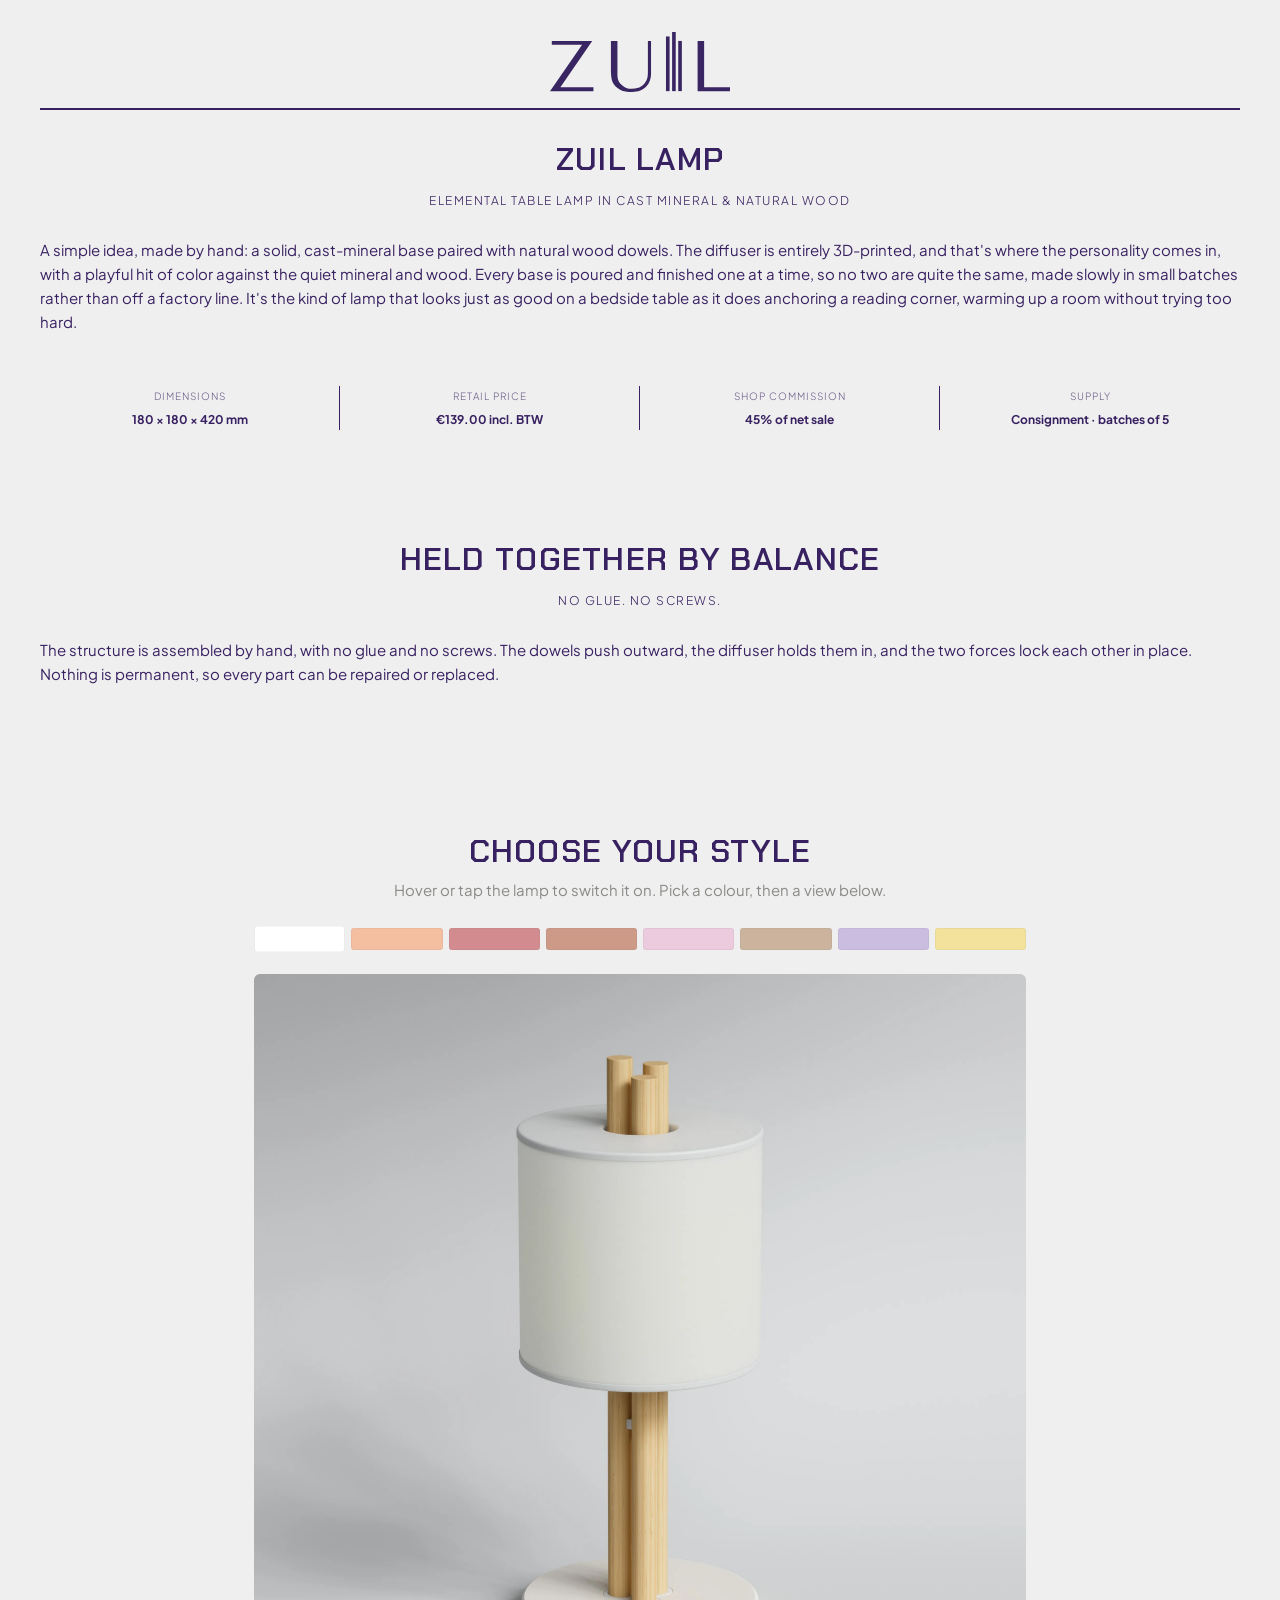
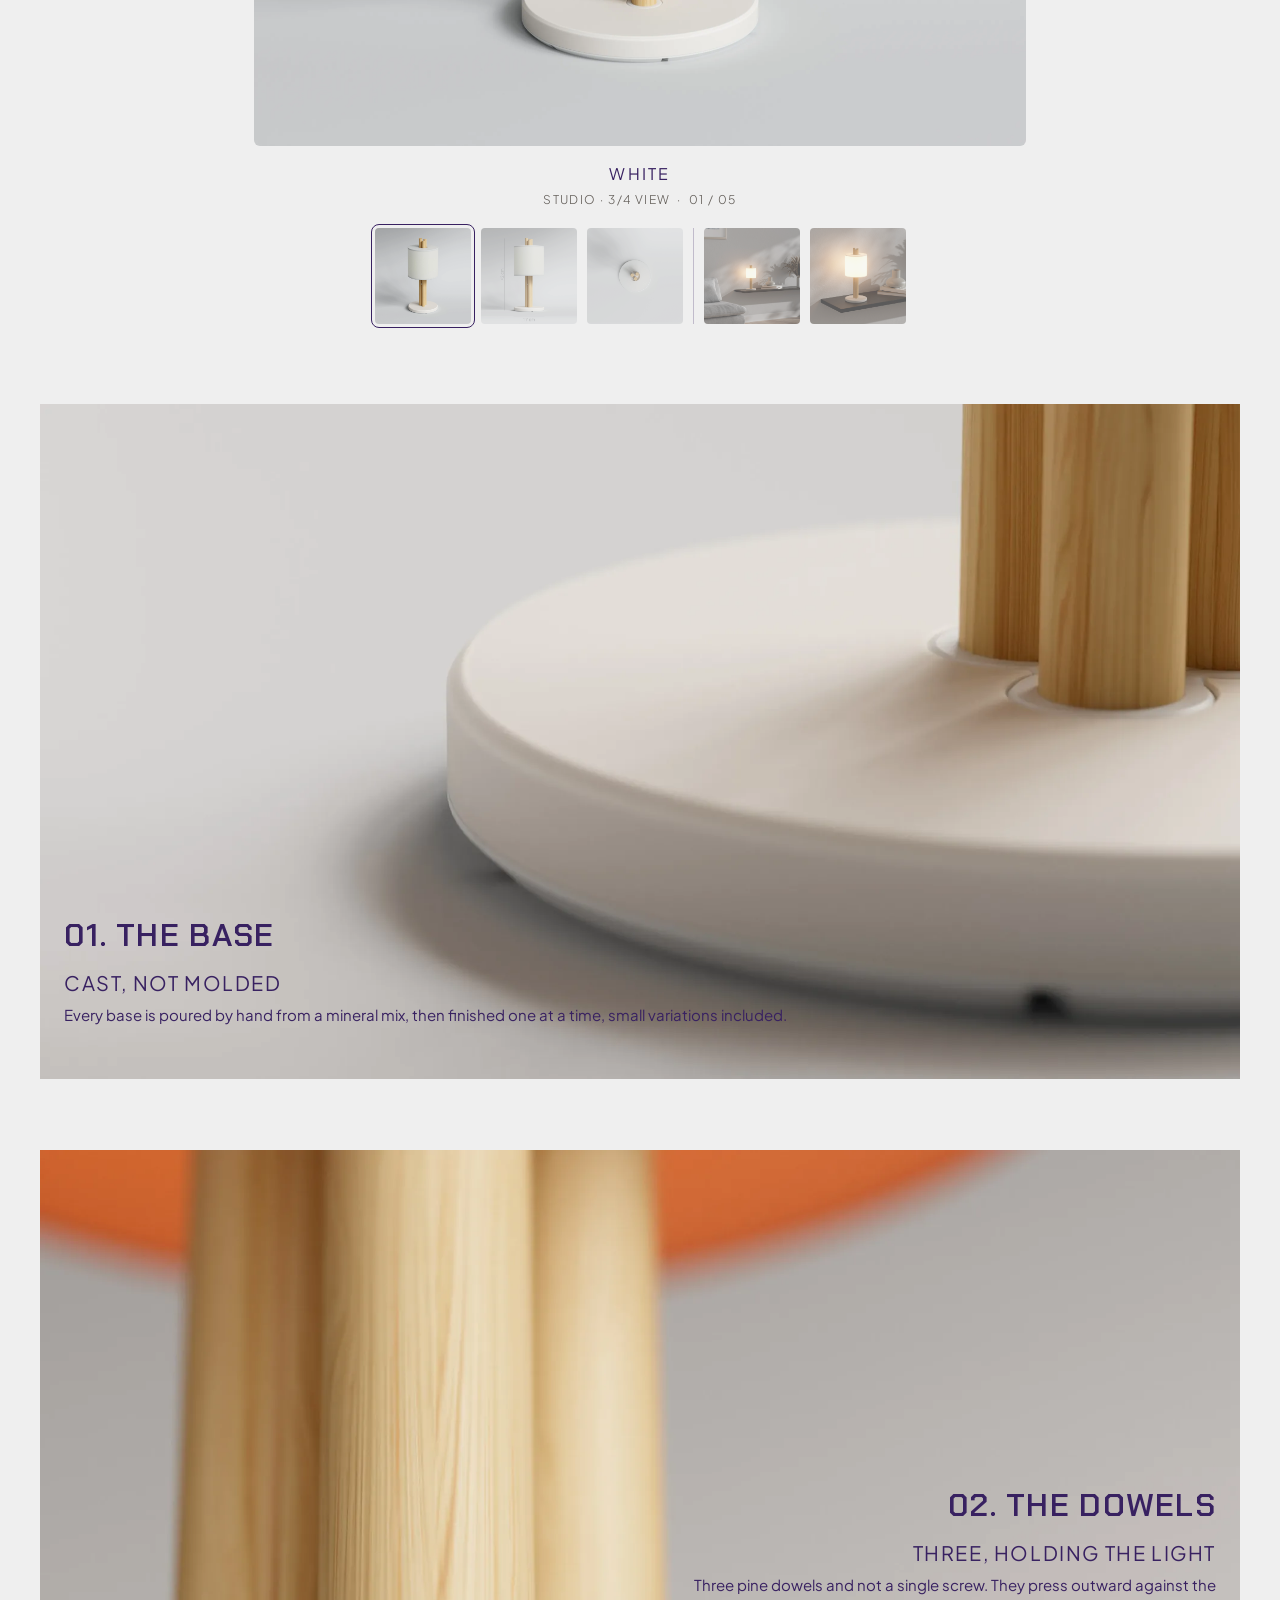
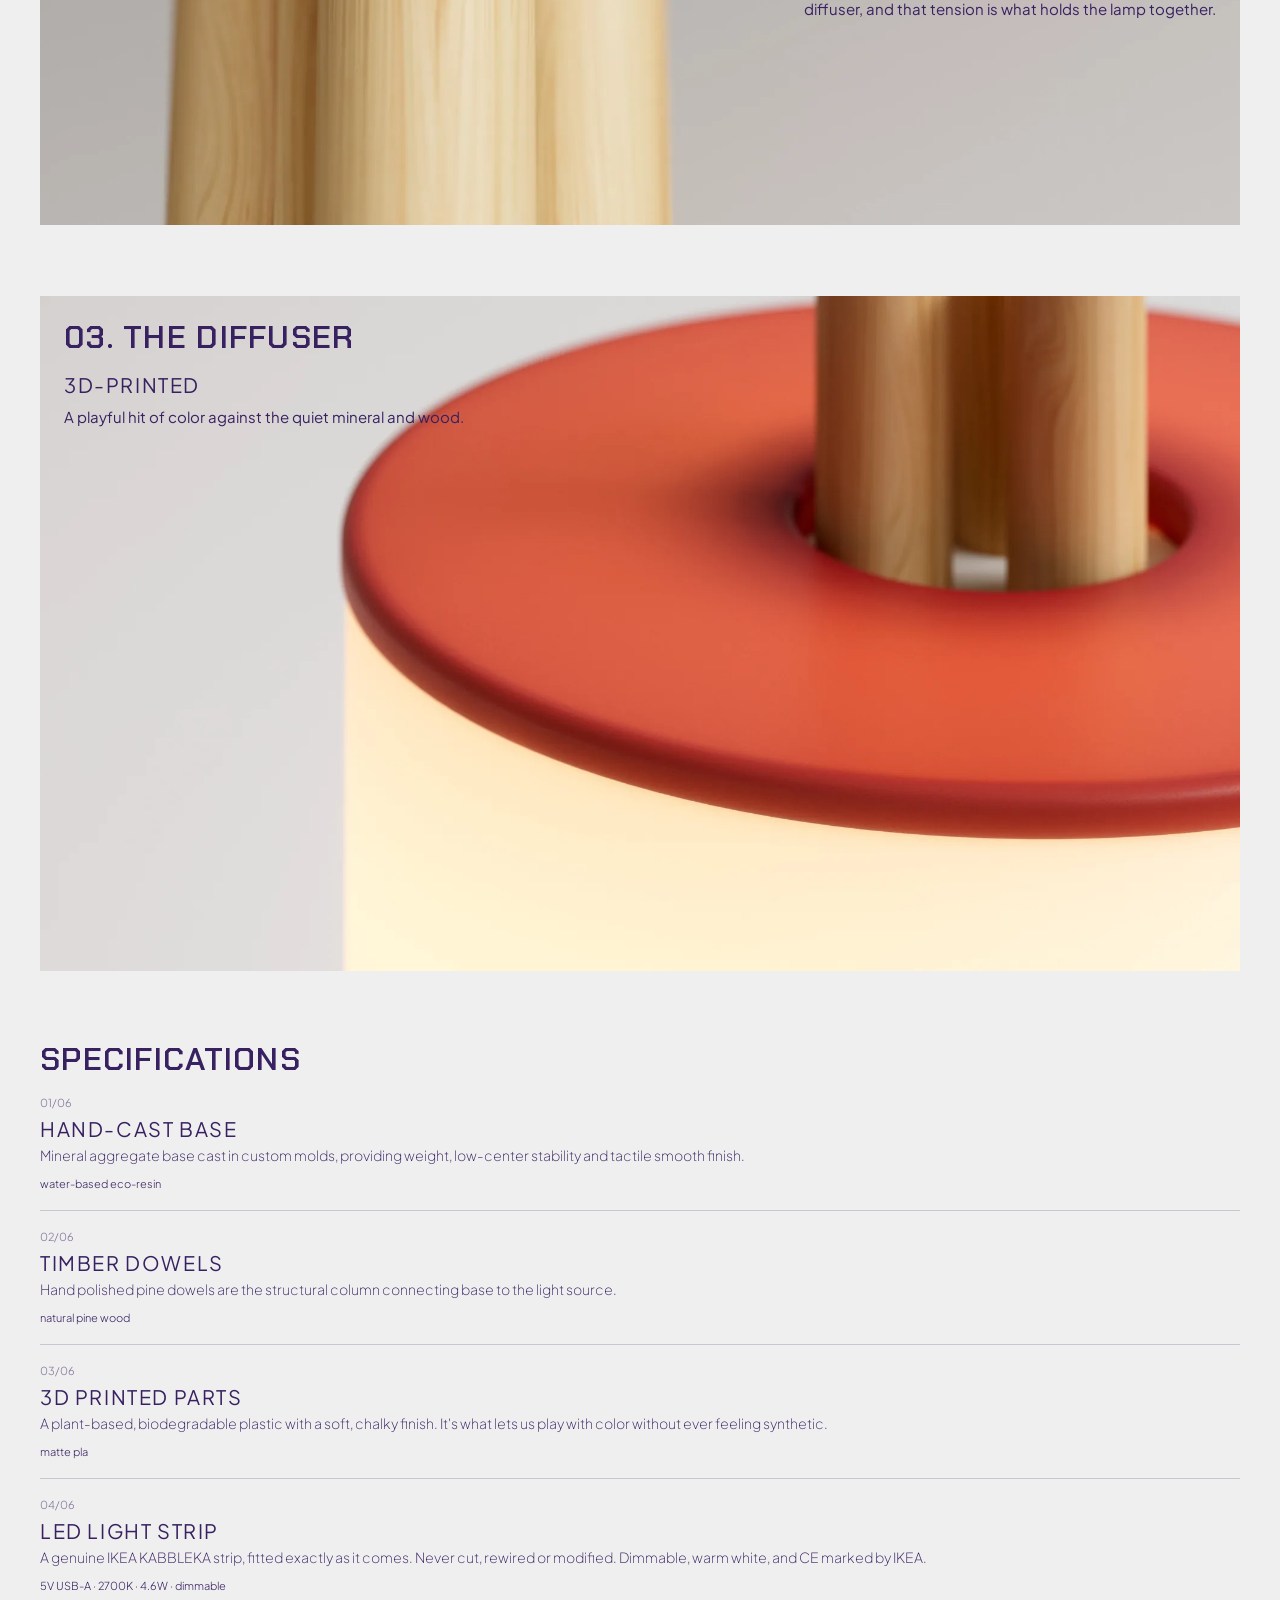
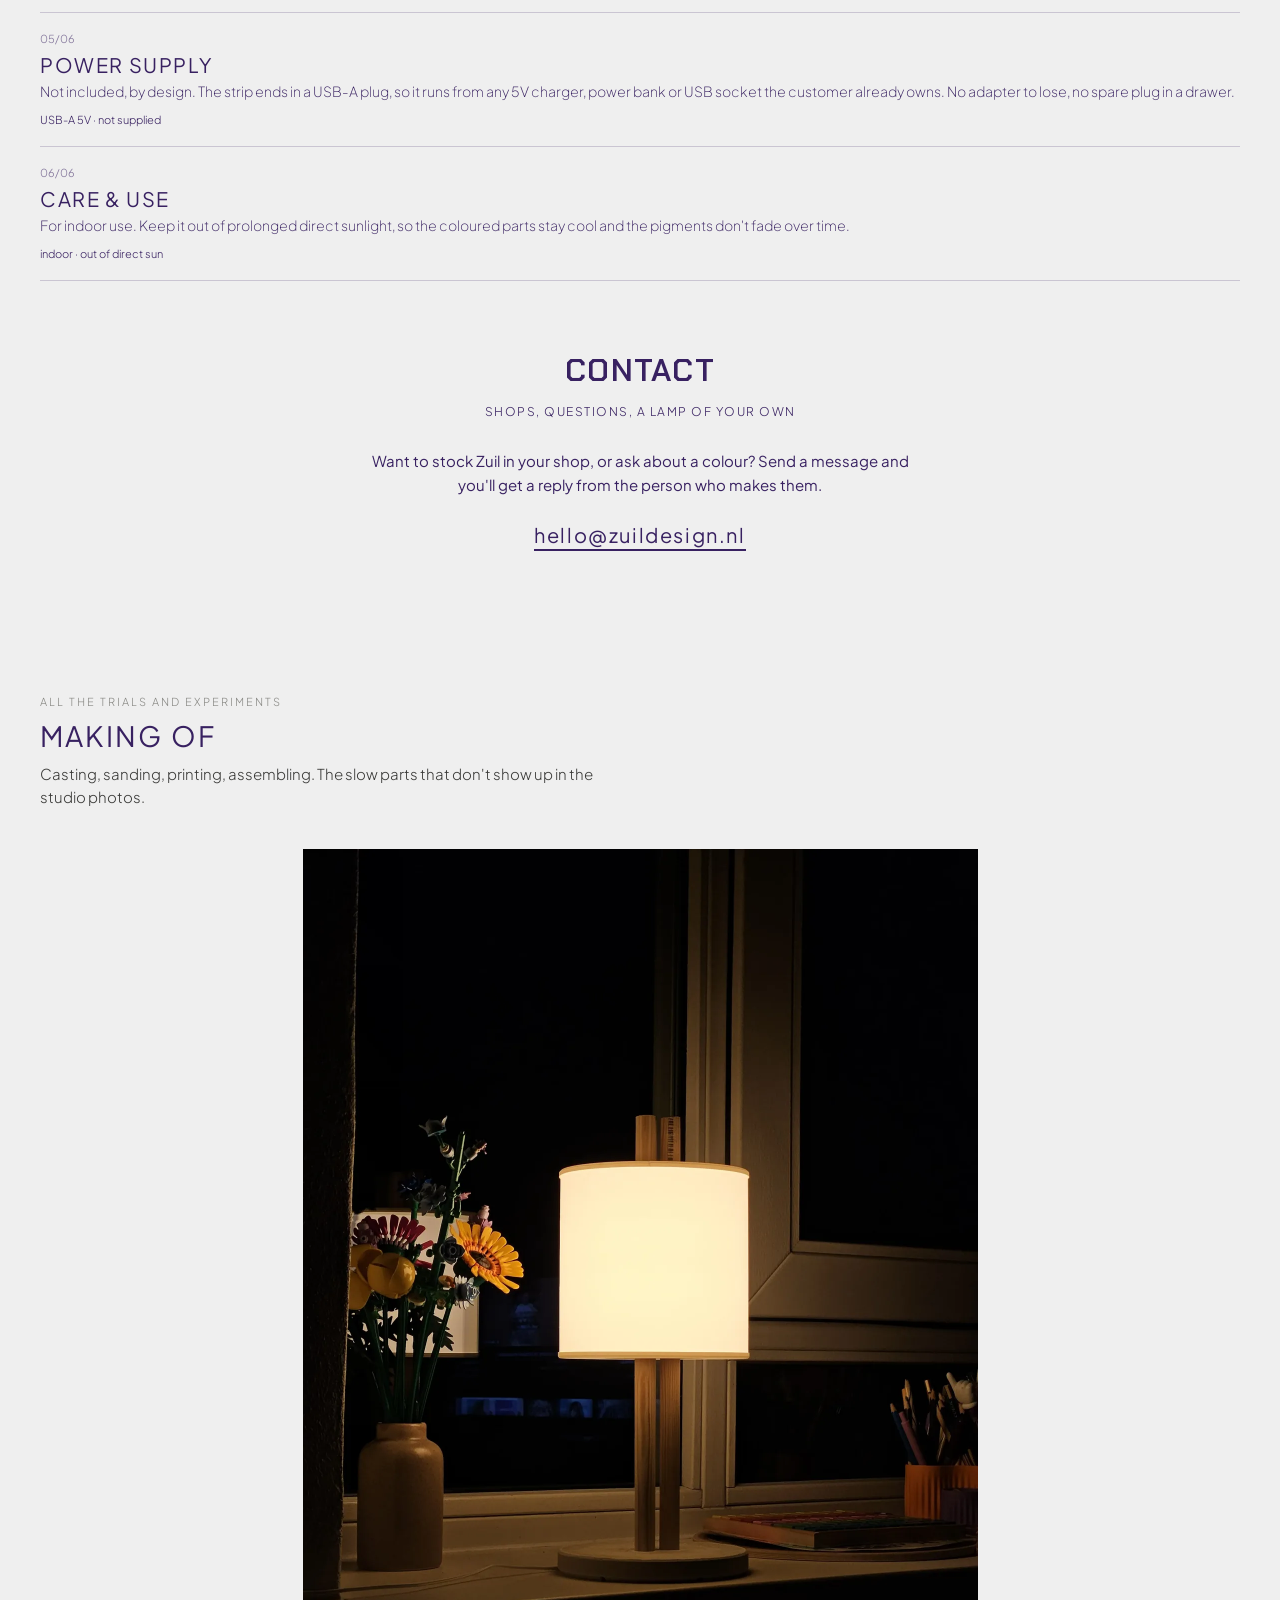
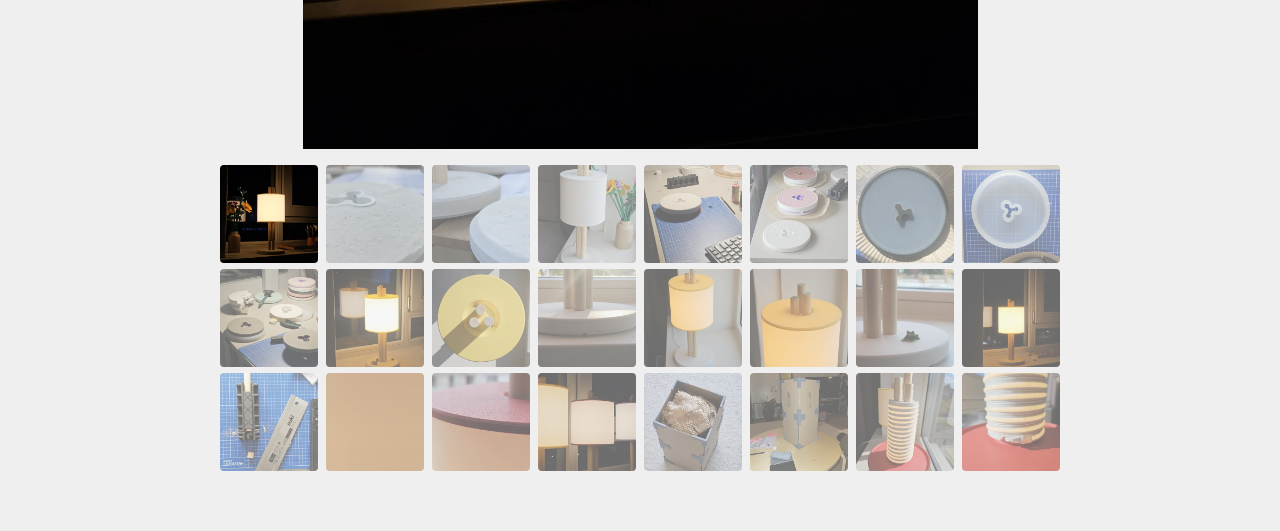
==== index.html @ edf0ef30 "Update making-of gallery: remove 8 photos, add 8 new ones Co-Authored-By: Claude Sonnet 5.5 <noreply" ====
<!doctype html>
<html lang="en">
<head>
<meta charset="utf-8">
<meta name="viewport" content="width=device-width, initial-scale=1">
<title>Zuil · Elemental table lamp</title>
<meta name="description" content="Zuil is a table lamp with a hand-cast mineral base, three pine dowels and a 3D-printed diffuser. Held together by balance, with no glue and no screws.">
<meta property="og:title" content="Zuil · Elemental table lamp">
<meta property="og:description" content="A hand-cast mineral base, three pine dowels and a 3D-printed diffuser. No glue. No screws.">
<meta property="og:image" content="assets/lamp/Room_A_Day_Orange_Close.webp">
<link rel="icon" type="image/png" href="assets/favicon.png">
<link rel="preconnect" href="https://fonts.googleapis.com">
<link rel="preconnect" href="https://fonts.gstatic.com" crossorigin>
<link rel="stylesheet" href="https://fonts.googleapis.com/css2?family=Chakra+Petch:wght@600&family=Plus+Jakarta+Sans:wght@300;400;500;700&display=swap">
<link rel="stylesheet" href="css/zuil.css?v=3">
</head>
<body>
<div class="zuil-editorial-page-1-2"><div class="zuil-editorial-container-1-2"><div class="zuil-nav-1-2"><img src="assets/zuil-logo-purple.svg" alt="" class="image"></div><div class="zuil-hero-section-1-2"><div class="zuil-hero-header-wrap is-centered"><div><h1 class="zuil-hero-title-1-2-3">Zuil Lamp</h1></div><div class="zuil-hero-sub-1-2-3 is-centered-text">Elemental Table Lamp in Cast Mineral &amp; Natural Wood</div></div><p class="zuil-hero-paragraph-1-2-3">A simple idea, made by hand: a solid, cast-mineral base paired with natural wood dowels. The diffuser is entirely 3D-printed, and that's where the personality comes in, with a playful hit of color against the quiet mineral and wood. Every base is poured and finished one at a time, so no two are quite the same, made slowly in small batches rather than off a factory line. It's the kind of lamp that looks just as good on a bedside table as it does anchoring a reading corner, warming up a room without trying too hard.</p><div class="zuil-spec-bar-1-2"><div class="zuil-spec-item-1-2"><span class="zuil-spec-label-1-2">Dimensions</span> <span class="zuil-spec-val">180 × 180 × 420 mm</span></div><div class="zuil-spec-item-1-2"><span class="zuil-spec-label-1-2">Retail Price</span> <span class="zuil-spec-val">€139.00 incl. BTW</span></div><div class="zuil-spec-item-1-2"><span class="zuil-spec-label-1-2">Shop Commission</span> <span class="zuil-spec-val">45% of net sale</span></div><div class="zuil-spec-item-1-2"><span class="zuil-spec-label-1-2">Supply</span> <span class="zuil-spec-val">Consignment · batches of 5</span></div></div></div><div class="zuil-statement-section"><div class="zuil-hero-header-wrap is-centered"><h2 class="zuil-hero-title-1-2-3">Held together by balance</h2><div class="zuil-hero-sub-1-2-3 is-centered-text">No glue. No screws.</div></div><p class="zuil-hero-paragraph-1-2-3">The structure is assembled by hand, with no glue and no screws. The dowels push outward, the diffuser holds them in, and the two forces lock each other in place. Nothing is permanent, so every part can be repaired or replaced.</p></div><div class="w-embed w-script"><div class="lamp-selector-wrap">
  <h2 class="lamp-gallery-title">Choose your style</h2>
  <p class="lamp-gallery-sub">Hover or tap the lamp to switch it on. Pick a colour, then a view below.</p>
  <div class="lamp-swatches" id="lampSwatches">
    <button class="lamp-swatch active" style="background-color:#FFFFFF" data-key="White" data-name="White" aria-label="White"></button>
    <button class="lamp-swatch" style="background-color:#F99963" data-key="Orange" data-name="Orange" aria-label="Orange"></button>
    <button class="lamp-swatch" style="background-color:#BB3D43" data-key="Red" data-name="Red" aria-label="Red"></button>
    <button class="lamp-swatch" style="background-color:#B15533" data-key="Terracotta" data-name="Terracotta" aria-label="Terracotta"></button>
    <button class="lamp-swatch" style="background-color:#E8AFCF" data-key="SakuraPink" data-name="Sakura Pink" aria-label="Sakura Pink"></button>
    <button class="lamp-swatch" style="background-color:#AE835B" data-key="Caramel" data-name="Caramel" aria-label="Caramel"></button>
    <button class="lamp-swatch" style="background-color:#AE96D4" data-key="Purple" data-name="Purple" aria-label="Purple"></button>
    <button class="lamp-swatch" style="background-color:#F7D959" data-key="Yellow" data-name="Yellow" aria-label="Yellow"></button>
  </div>
  <div class="lamp-stage" id="lampStage">
    <img id="lampOn" class="lamp-on" alt="Zuil lamp, on" src="assets/lamp/Studio_Day_White_0001.webp">
    <img id="lampOff" class="lamp-off" alt="Zuil lamp, off" src="assets/lamp/Studio_Day_White_Off_0001.webp">
    <button class="lamp-nav prev" id="lampPrev" aria-label="Previous image"><svg width="18" height="18" viewBox="0 0 24 24" fill="none" stroke="currentColor" stroke-width="1.6" stroke-linecap="round" stroke-linejoin="round"><path d="M15 5 L8 12 L15 19"></path></svg></button>
    <button class="lamp-nav next" id="lampNext" aria-label="Next image"><svg width="18" height="18" viewBox="0 0 24 24" fill="none" stroke="currentColor" stroke-width="1.6" stroke-linecap="round" stroke-linejoin="round"><path d="M9 5 L16 12 L9 19"></path></svg></button>
  </div>
  <div class="lamp-caption">
    <div class="lamp-current-label" id="lampCurrentLabel">White</div>
    <div class="lamp-meta" id="lampMeta">Studio · 3/4 view &nbsp;·&nbsp; 01 / 05</div>
  </div>
  <div class="lamp-thumbs" id="lampThumbs"><button class="lamp-thumb active" aria-label="Studio · 3/4 view"><img alt="Studio · 3/4 view" src="assets/lamp/Studio_Day_White_Off_0001.webp"></button><button class="lamp-thumb" aria-label="Studio · front view"><img alt="Studio · front view" src="assets/lamp/Studio_Day_White_Off_0002.webp"></button><button class="lamp-thumb" aria-label="Studio · top view"><img alt="Studio · top view" src="assets/lamp/Studio_Day_White_Off_0000.webp"></button><span class="lamp-thumb-div"></span><button class="lamp-thumb" aria-label="In context · wide"><img alt="In context · wide" src="assets/lamp/Room_A_Day_White_Wide.webp"></button><button class="lamp-thumb" aria-label="In context · close-up"><img alt="In context · close-up" src="assets/lamp/Room_A_Day_White_Close.webp"></button></div>
</div>
<script>
(function(){
  var BASE='assets/lamp/';
  var STUDIO={
    White:{on:['6ab2a429154db7ebec0e26a7','6ab2a428b6d1de1a8e732ac4','6ab2a42978aed69460127b30'],off:['6ab2a429fb1be3d699b630d7','6ab2a429f593c3c6f5867819','6ab2a4299b519f6182e7e0e8']},
    Orange:{on:['6ab2a428bdba746b145102f3','6ab2a427c9d966a85e97ed51','6ab2a4278d5bcc5bc2b910e3'],off:['6ab2a428de0167052b894e21','6ab2a4278453023a4d4594cf','6ab2a4288453023a4d4594ee']},
    Red:{on:['6ab2a4289b53a24c92b765f3','6ab2a427d2ca2fafb3cc7d40','6ab2a4289662142cc3fcd64a'],off:['6ab2a4283a02145729da9d22','6ab2a4286018d4edb0b9464e','6ab2a42878865722bbadb5a8']},
    Terracotta:{on:['6ab2a4298453023a4d4595d9','6ab2a428de0167052b894e53','6ab2a4286272af36bc19df95'],off:['6ab2a429bbd5893f86e07d5f','6ab2a429a9970a20d514f277','6ab2a429cc2537da43a36c1b']},
    SakuraPink:{on:['6ab2a42830c8d49f3593c6e8','6ab2a42eab341a346cf2171b','6ab2a4282bf3e569178d8eed'],off:['6ab2a42ac7b8aa1488ffd7b5','6ab2a42eab341a346cf21720','6ab2a42978aed69460127b2c']},
    Caramel:{on:['6ab2a428d2ca2fafb3cc7d5d','6ab2a42730c8d49f3593c69e','6ab2a4279b5ecd166f8a1748'],off:['6ab2a42cab341a346cf21483','6ab2a42878865722bbadb4e1','6ab2a4282bf3e569178d8e8d']},
    Purple:{on:['6ab2a4283192b8fd20e7921a','6ab2a428cc2537da43a36b72','6ab2a4272bf3e569178d8df8'],off:['6ab2a428fa74ab79fea4bef2','6ab2a4284723beac263c66c0','6ab2a4287dad6a3b57416874']},
    Yellow:{on:['6ab2a4299b53a24c92b76684','6ab2a4295c11eefedb215e04','6ab2a429bbd5893f86e07d3d'],off:['6ab2a42954468daa257ded4d','6ab2a429701854046b368d05','6ab2a428aa4fb305643ee4fc']}
  };
  var ROOM={
    White:['6ab2b0268453023a4d4d4335','6ab2b026074d3ad4723a456c'],
    Orange:['6ab2b027d887eb261cb36c69','6ab2b0262bf3e569179545a4'],
    Red:['6ab2b026fa74ab79feac9c67','6ab2b026bdba746b14584f35'],
    Terracotta:['6ab2b026b6d1de1a8e7b17a4','6ab2b02690884bdf507a9665'],
    SakuraPink:['6ab2b0264122be6a8ad47829','6ab2b02630c8d49f359b56af'],
    Caramel:['6ab2b026a9970a20d51cb1fa','6ab2b026d4e1a2fdfd6e109a'],
    Purple:['6ab2b0266018d4edb0c10815','6ab2b026fb1be3d699bde395'],
    Yellow:['6ab2b0269b5ecd166f91d6cb','6ab2b0269b53a24c92bf2038']
  };
  var ANGLE=[1,2,0];
  var LABELS=['Studio · 3/4 view','Studio · front view','Studio · top view','In context · wide','In context · close-up'];
  var ROOMKIND=['Wide','Close'];
  function studioUrl(color,state,slide){
    var a=ANGLE[slide];
    return BASE+'Studio_Day_'+color+(state==='off'?'_Off':'')+'_000'+a+'.webp';
  }
  function roomUrl(color,slide){
    var k=slide-3;
    return BASE+'Room_A_Day_'+color+'_'+ROOMKIND[k]+'.webp';
  }
  function srcFor(color,slide,state){
    return slide<3 ? studioUrl(color,state,slide) : roomUrl(color,slide);
  }
  var stage=document.getElementById('lampStage');
  var on=document.getElementById('lampOn');
  var off=document.getElementById('lampOff');
  var label=document.getElementById('lampCurrentLabel');
  var meta=document.getElementById('lampMeta');
  var thumbsWrap=document.getElementById('lampThumbs');
  var swatches=document.querySelectorAll('#lampSwatches .lamp-swatch');
  var cur={color:'White',name:'White',slide:0};
  var thumbEls=[];

  function buildThumbs(){
    thumbsWrap.innerHTML='';
    thumbEls=[];
    for(var i=0;i<5;i++){
      if(i===3){var d=document.createElement('span');d.className='lamp-thumb-div';thumbsWrap.appendChild(d);}
      var b=document.createElement('button');
      b.className='lamp-thumb';
      b.setAttribute('aria-label',LABELS[i]);
      var im=document.createElement('img');
      im.alt=LABELS[i];
      b.appendChild(im);
      (function(idx){b.addEventListener('click',function(){cur.slide=idx;render();});})(i);
      thumbsWrap.appendChild(b);
      thumbEls.push(b);
    }
  }
  function state(){ return stage.classList.contains('is-on')?'on':'off'; }
  function render(){
    var isCtx=cur.slide>2;
    stage.classList.toggle('is-ctx',isCtx);
    if(isCtx){
      var u=roomUrl(cur.color,cur.slide);
      on.src=u; off.src=u;
    } else {
      on.src=studioUrl(cur.color,'on',cur.slide);
      off.src=studioUrl(cur.color,'off',cur.slide);
    }
    label.textContent=cur.name;
    meta.textContent=LABELS[cur.slide]+'  ·  0'+(cur.slide+1)+' / 05';
    var st=state();
    thumbEls.forEach(function(b,i){
      b.classList.toggle('active',i===cur.slide);
      var im=b.querySelector('img');
      var want=srcFor(cur.color,i,st);
      if(im.getAttribute('src')!==want) im.setAttribute('src',want);
    });
  }
  function preload(color){
    ['on','off'].forEach(function(s){for(var i=0;i<3;i++){var im=new Image();im.src=studioUrl(color,s,i);}});
    for(var k=3;k<5;k++){var im2=new Image();im2.src=roomUrl(color,k);}
  }
  stage.addEventListener('click',function(e){
    if(e.target.closest('.lamp-nav')) return;
    if(cur.slide>2) return;
    stage.classList.toggle('is-on');
    render();
  });
  document.getElementById('lampPrev').addEventListener('click',function(e){e.stopPropagation();cur.slide=(cur.slide+4)%5;render();});
  document.getElementById('lampNext').addEventListener('click',function(e){e.stopPropagation();cur.slide=(cur.slide+1)%5;render();});
  swatches.forEach(function(btn){
    btn.addEventListener('click',function(){
      swatches.forEach(function(s){s.classList.remove('active');});
      btn.classList.add('active');
      cur.color=btn.getAttribute('data-key');
      cur.name=btn.getAttribute('data-name');
      render();
      preload(cur.color);
    });
  });

  buildThumbs();
  render();
  preload(cur.color);
})();
</script></div><div class="zuil-story-section"><div class="zuil-story-panel"><img src="assets/story/01-the_base.webp" alt="" class="zuil-story-media"><div class="zuil-story-text"><div class="zuil-hero-title-1-2-3">01. The Base</div><h3 class="zuil-row-title-1-2">Cast, not molded</h3><p class="zuil-hero-paragraph-1-2-3">Every base is poured by hand from a mineral mix, then finished one at a time, small variations included.</p></div></div><div class="zuil-story-panel zuil-story-panel-right"><img src="assets/story/02-the_dowels.webp" alt="" class="zuil-story-media"><div class="zuil-story-text zuil-story-text-right"><div class="zuil-hero-title-1-2-3 is-right mobile-left">02. The Dowels</div><h3 class="zuil-row-title-1-2">Three, holding the light</h3><p class="zuil-hero-paragraph-1-2-3 is-half-right">Three pine dowels and not a single screw. They press outward against the diffuser, and that tension is what holds the lamp together.</p></div></div><div class="zuil-story-panel"><img src="assets/story/03-the_diffuser.webp" alt="" class="zuil-story-media"><div class="zuil-story-text zuil-story-text-top"><div class="zuil-hero-title-1-2-3">03. The Diffuser</div><h3 class="zuil-row-title-1-2">3D-printed</h3><p class="zuil-hero-paragraph-1-2-3">A playful hit of color against the quiet mineral and wood.</p></div></div></div><div class="zuil-hero-title-1-2-3">Specifications</div><div class="zuil-details-list-1-2"><div class="zuil-detail-row-1-2"><div class="zuil-row-num-1-2">01/06</div><div class="zuil-row-title-1-2">Hand-Cast Base</div><div class="zuil-row-desc-1-2">Mineral aggregate base cast in custom molds, providing weight, low-center stability and tactile smooth finish.</div><div class="zuil-row-spec-1-2">water-based eco-resin</div></div><div class="zuil-detail-row-1-2"><div class="zuil-row-num-1-2">02/06</div><div class="zuil-row-title-1-2">Timber Dowels</div><div class="zuil-row-desc-1-2">Hand polished pine dowels are the structural column connecting base to the light source.</div><div class="zuil-row-spec-1-2">natural pine wood</div></div><div class="zuil-detail-row-1-2"><div class="zuil-row-num-1-2">03/06</div><div class="zuil-row-title-1-2">3D Printed parts</div><div class="zuil-row-desc-1-2">A plant-based, biodegradable plastic with a soft, chalky finish. It's what lets us play with color without ever feeling synthetic.</div><div class="zuil-row-spec-1-2">matte pla</div></div><div class="zuil-detail-row-1-2"><div class="zuil-row-num-1-2">04/06</div><div class="zuil-row-title-1-2">LED light strip</div><div class="zuil-row-desc-1-2">A genuine IKEA KABBLEKA strip, fitted exactly as it comes. Never cut, rewired or modified. Dimmable, warm white, and CE marked by IKEA.</div><div class="zuil-row-spec-1-2">5V USB-A · 2700K · 4.6W · dimmable</div></div><div class="zuil-detail-row-1-2"><div class="zuil-row-num-1-2"><div>05/06</div></div><div class="zuil-row-title-1-2"><div>Power supply</div></div><div class="zuil-row-desc-1-2"><div>Not included, by design. The strip ends in a USB-A plug, so it runs from any 5V charger, power bank or USB socket the customer already owns. No adapter to lose, no spare plug in a drawer.</div></div><div class="zuil-row-spec-1-2"><div>USB-A 5V · not supplied</div></div></div><div class="zuil-detail-row-1-2"><div class="zuil-row-num-1-2">06/06</div><div class="zuil-row-title-1-2">Care &amp; use</div><div class="zuil-row-desc-1-2">For indoor use. Keep it out of prolonged direct sunlight, so the coloured parts stay cool and the pigments don't fade over time.</div><div class="zuil-row-spec-1-2">indoor · out of direct sun</div></div></div><div class="zuil-contact-section" id="contact"><div class="zuil-hero-header-wrap is-centered"><h2 class="zuil-hero-title-1-2-3">Contact</h2><div class="zuil-hero-sub-1-2-3 is-centered-text">Shops, questions, a lamp of your own</div></div><p class="zuil-hero-paragraph-1-2-3 zuil-contact-text">Want to stock Zuil in your shop, or ask about a colour? Send a message and you'll get a reply from the person who makes them.</p><a class="zuil-contact-link" href="mailto:hello@zuildesign.nl">hello@zuildesign.nl</a></div><div class="zuil-making-section"><div class="zuil-making-head"><div class="zuil-making-kicker">ALL THE TRIALS AND EXPERIMENTS</div><h2 class="zuil-making-title">Making of</h2><p class="zuil-making-desc">Casting, sanding, printing, assembling. The slow parts that don't show up in the studio photos.</p></div><div class="zuil-making-stage"><img src="assets/making/20260826_213608.webp" alt="Zuil lamp, making of" class="zuil-making-stage-img"></div><div class="zuil-making-grid"><div class="zuil-making-item"><img src="assets/making/thumb/20260826_213608.webp" data-full="assets/making/20260826_213608.webp" loading="lazy" alt="Zuil lamp, making of" class="zuil-making-img"></div><div class="zuil-making-item"><img src="assets/making/thumb/20260826_181526.webp" data-full="assets/making/20260826_181526.webp" loading="lazy" alt="Zuil lamp, making of" class="zuil-making-img"></div><div class="zuil-making-item"><img src="assets/making/thumb/20260826_181658.webp" data-full="assets/making/20260826_181658.webp" loading="lazy" alt="Zuil lamp, making of" class="zuil-making-img"></div><div class="zuil-making-item"><img src="assets/making/thumb/20260827_082022.webp" data-full="assets/making/20260827_082022.webp" loading="lazy" alt="Zuil lamp, making of" class="zuil-making-img"></div><div class="zuil-making-item"><img src="assets/making/thumb/20260901_232814.webp" data-full="assets/making/20260901_232814.webp" loading="lazy" alt="Zuil lamp, making of" class="zuil-making-img"></div><div class="zuil-making-item"><img src="assets/making/thumb/20260902_145602.webp" data-full="assets/making/20260902_145602.webp" loading="lazy" alt="Zuil lamp, making of" class="zuil-making-img"></div><div class="zuil-making-item"><img src="assets/making/thumb/20260906_104153.webp" data-full="assets/making/20260906_104153.webp" loading="lazy" alt="Zuil lamp, making of" class="zuil-making-img"></div><div class="zuil-making-item"><img src="assets/making/thumb/20260906_134107.webp" data-full="assets/making/20260906_134107.webp" loading="lazy" alt="Zuil lamp, making of" class="zuil-making-img"></div><div class="zuil-making-item"><img src="assets/making/thumb/20260911_203028.webp" data-full="assets/making/20260911_203028.webp" loading="lazy" alt="Zuil lamp, making of" class="zuil-making-img"></div><div class="zuil-making-item"><img src="assets/making/thumb/20260914_215119.webp" data-full="assets/making/20260914_215119.webp" loading="lazy" alt="Zuil lamp, making of" class="zuil-making-img"></div><div class="zuil-making-item"><img src="assets/making/thumb/20260915_093951.webp" data-full="assets/making/20260915_093951.webp" loading="lazy" alt="Zuil lamp, making of" class="zuil-making-img"></div><div class="zuil-making-item"><img src="assets/making/thumb/20260916_190447.webp" data-full="assets/making/20260916_190447.webp" loading="lazy" alt="Zuil lamp, making of" class="zuil-making-img"></div><div class="zuil-making-item"><img src="assets/making/thumb/20260916_190635.webp" data-full="assets/making/20260916_190635.webp" loading="lazy" alt="Zuil lamp, making of" class="zuil-making-img"></div><div class="zuil-making-item"><img src="assets/making/thumb/20260916_190700.webp" data-full="assets/making/20260916_190700.webp" loading="lazy" alt="Zuil lamp, making of" class="zuil-making-img"></div><div class="zuil-making-item"><img src="assets/making/thumb/20260916_191316.webp" data-full="assets/making/20260916_191316.webp" loading="lazy" alt="Zuil lamp, making of" class="zuil-making-img"></div><div class="zuil-making-item"><img src="assets/making/thumb/20260916_210843.webp" data-full="assets/making/20260916_210843.webp" loading="lazy" alt="Zuil lamp, making of" class="zuil-making-img"></div><div class="zuil-making-item"><img src="assets/making/thumb/20260923_150925.webp" data-full="assets/making/20260923_150925.webp" loading="lazy" alt="Zuil lamp, making of" class="zuil-making-img"></div><div class="zuil-making-item"><img src="assets/making/thumb/20260923_160315.webp" data-full="assets/making/20260923_160315.webp" loading="lazy" alt="Zuil lamp, making of" class="zuil-making-img"></div><div class="zuil-making-item"><img src="assets/making/thumb/20260923_160323.webp" data-full="assets/making/20260923_160323.webp" loading="lazy" alt="Zuil lamp, making of" class="zuil-making-img"></div><div class="zuil-making-item"><img src="assets/making/thumb/20260928_220133.webp" data-full="assets/making/20260928_220133.webp" loading="lazy" alt="Zuil lamp, making of" class="zuil-making-img"></div><div class="zuil-making-item"><img src="assets/making/thumb/20261002_173106.webp" data-full="assets/making/20261002_173106.webp" loading="lazy" alt="Zuil lamp, making of" class="zuil-making-img"></div><div class="zuil-making-item"><img src="assets/making/thumb/20261003_202859.webp" data-full="assets/making/20261003_202859.webp" loading="lazy" alt="Zuil lamp, making of" class="zuil-making-img"></div><div class="zuil-making-item"><img src="assets/making/thumb/20261008_110548.webp" data-full="assets/making/20261008_110548.webp" loading="lazy" alt="Zuil lamp, making of" class="zuil-making-img"></div><div class="zuil-making-item"><img src="assets/making/thumb/20261008_110602.webp" data-full="assets/making/20261008_110602.webp" loading="lazy" alt="Zuil lamp, making of" class="zuil-making-img"></div></div><div class="w-embed w-script"><script>
(function(){
  function init(){
    var stage = document.querySelector('.zuil-making-stage-img');
    var items = document.querySelectorAll('.zuil-making-item');
    if(!stage || !items.length) return;
    items[0].classList.add('is-active');
    items.forEach(function(item){
      item.addEventListener('click', function(){
        var thumb = item.querySelector('img');
        if(!thumb) return;
        var full = thumb.getAttribute('data-full') || thumb.getAttribute('src');
        if(!full) return;
        stage.style.opacity = '0';
        var next = new Image();
        next.onload = function(){
          stage.setAttribute('src', full);
          stage.removeAttribute('srcset');
          stage.setAttribute('alt', thumb.getAttribute('alt') || '');
          stage.style.opacity = '1';
        };
        next.onerror = function(){ stage.style.opacity = '1'; };
        next.src = full;
        items.forEach(function(i){ i.classList.remove('is-active'); });
        item.classList.add('is-active');
      });
    });
  }
  if(document.readyState === 'loading'){
    document.addEventListener('DOMContentLoaded', init);
  } else {
    init();
  }
})();
</script></div></div></div></div>
<!-- Cloudflare Web Analytics --><script type='module' src='https://static.cloudflareinsights.com/beacon.min.js' data-cf-beacon='{"token": "b0f2671f2f6044169e6260258c6db10c"}'></script><!-- End Cloudflare Web Analytics -->
</body>
</html>
---- css/zuil.css ----
html { text-size-adjust: 100%; font-family: sans-serif; }
body { margin: 0px; }
a { background-color: rgba(0, 0, 0, 0); }
a:active, a:hover { outline: 0px; }
h1 { margin: 0.67em 0px; font-size: 2em; }
img { border: 0px; }
svg:not(:root) { overflow: hidden; }
button, input, optgroup, select, textarea { color: inherit; font: inherit; margin: 0px; }
button { overflow: visible; }
button, select { text-transform: none; }
button, html input[type="button"], input[type="reset"] { appearance: button; cursor: pointer; }
* { box-sizing: border-box; }
html { height: 100%; }
body { color: rgb(51, 51, 51); background-color: rgb(255, 255, 255); min-height: 100%; margin: 0px; font-family: Arial, sans-serif; font-size: 14px; line-height: 20px; }
img { vertical-align: middle; max-width: 100%; display: inline-block; }
h1, h2, h3, h4, h5, h6 { margin-bottom: 10px; font-weight: bold; }
h1 { margin-top: 20px; font-size: 38px; line-height: 44px; }
h2 { margin-top: 20px; font-size: 32px; line-height: 36px; }
h3 { margin-top: 20px; font-size: 24px; line-height: 30px; }
p { margin-top: 0px; margin-bottom: 10px; }
.w-embed::before, .w-embed::after { content: " "; grid-area: 1 / 1 / 2 / 2; display: table; }
.w-embed::after { clear: both; }
button, [type="button"], [type="reset"] { cursor: pointer; appearance: button; border: 0px; }
:root { --seashell: #f1ebe7; --black: #cec7c1; --maincolor: #382161; }
body { color: rgb(51, 51, 51); font-family: "Plus Jakarta Sans", sans-serif; font-size: 14px; font-weight: 200; line-height: 20px; }
h1 { margin-top: 20px; margin-bottom: 10px; font-size: 5em; font-weight: 700; line-height: 1; }
h2 { margin-top: 20px; margin-bottom: 10px; font-size: 3.5em; font-weight: 700; line-height: 1; }
h3 { margin-top: 20px; margin-bottom: 10px; font-size: 2.5em; font-weight: 700; line-height: 1; }
p { margin-bottom: 10px; font-size: 1.3em; line-height: 1.4; }
.zuil-spec-val { font-weight: 700; }
.zuil-editorial-page-1-2 { box-sizing: border-box; color: rgb(56, 33, 97); background-color: rgb(239, 239, 239); width: 100%; min-height: 100vh; padding: 16px 16px 60px; font-family: "Plus Jakarta Sans", sans-serif; overflow-x: clip; }
.zuil-editorial-container-1-2 { box-sizing: border-box; width: 100%; max-width: 1200px; margin: 0px auto; }
.zuil-nav-1-2 { z-index: 100; gap: 8px; background-color: rgb(239, 239, 239); border-bottom: 2px solid rgb(56, 33, 97); flex-flow: column; justify-content: center; align-items: center; margin-bottom: 32px; padding-top: 16px; padding-bottom: 16px; display: flex; position: sticky; top: 0px; }
.zuil-hero-section-1-2 { margin-bottom: 40px; }
.zuil-hero-header-wrap { gap: 16px; flex-direction: column; margin-bottom: 28px; display: flex; }
.zuil-hero-header-wrap.is-centered { text-align: center; align-items: center; }
.zuil-hero-sub-1-2-3 { color: rgb(56, 33, 97); letter-spacing: 1.5px; text-transform: uppercase; margin-top: 0px; margin-bottom: 0px; font-family: "Plus Jakarta Sans", sans-serif; font-size: 12px; font-weight: 300; line-height: 1.4; }
.zuil-hero-sub-1-2-3.is-centered-text { text-align: center; flex-flow: column; justify-content: flex-start; align-self: stretch; align-items: center; width: 100%; display: flex; }
.zuil-hero-title-1-2-3 { color: rgb(56, 33, 97); letter-spacing: 0.04em; text-transform: uppercase; word-break: break-word; overflow-wrap: break-word; flex-flow: row; justify-content: flex-start; align-items: center; margin: 0px; font-family: "Chakra Petch", sans-serif; font-size: 32px; font-weight: 600; line-height: 1.1; display: flex; position: relative; }
.zuil-hero-title-1-2-3.is-right.mobile-left { justify-content: flex-end; align-items: center; }
.zuil-hero-paragraph-1-2-3 { color: rgb(56, 33, 97); max-width: 100%; margin-bottom: 28px; margin-left: auto; margin-right: auto; padding-left: 0px; font-family: "Plus Jakarta Sans", sans-serif; font-size: 15px; font-weight: 400; line-height: 1.6; }
.zuil-hero-paragraph-1-2-3.is-half-right { text-align: right; max-width: 50%; margin-left: auto; margin-right: 0px; }
.zuil-spec-bar-1-2 { gap: 0px; background-color: rgba(0, 0, 0, 0); border: 1px rgb(56, 33, 97); grid-template-rows: auto; grid-template-columns: repeat(4, 1fr); margin-bottom: 48px; padding: 24px 0px; display: grid; }
.zuil-spec-item-1-2 { border-style: none solid none none; border-width: 1px; border-color: var(--maincolor); text-align: center; border-radius: 0px; padding-left: 16px; padding-right: 16px; font-family: "Plus Jakarta Sans", sans-serif; font-size: 12px; font-weight: 300; position: relative; }
.zuil-spec-item-1-2:last-child { border-right-style: none; }
.zuil-spec-label-1-2 { opacity: 0.7; letter-spacing: 1px; text-transform: uppercase; margin-bottom: 4px; font-size: 10px; display: block; }
.zuil-details-list-1-2 { margin-bottom: 48px; }
.zuil-detail-row-1-2 { gap: 6px; border-bottom: 1px solid rgba(56, 33, 97, 0.2); flex-direction: column; padding: 16px 0px; display: flex; }
.zuil-row-num-1-2 { opacity: 0.6; font-family: "Plus Jakarta Sans", sans-serif; font-size: 11px; font-weight: 300; }
.zuil-row-title-1-2 { letter-spacing: 0.08em; text-transform: uppercase; font-family: "Plus Jakarta Sans", sans-serif; font-size: 20px; font-weight: 400; }
.zuil-row-desc-1-2 { font-family: "Plus Jakarta Sans", sans-serif; font-size: 14px; line-height: 1.5; }
.zuil-row-spec-1-2 { margin-top: 2px; font-family: "Plus Jakarta Sans", sans-serif; font-size: 11px; font-weight: 300; }
.zuil-story-section { padding-top: 0px; padding-bottom: 0px; }
.zuil-story-panel { aspect-ratio: 16 / 9; flex-direction: column; align-items: center; gap: 0px; width: 100%; height: 10%; margin-bottom: 71px; padding: 0px; display: flex; position: relative; overflow: visible; }
.zuil-story-panel.zuil-story-panel-right { align-items: flex-end; }
.zuil-story-media { object-fit: cover; width: 100%; max-width: 100%; height: auto; position: absolute; inset: 0px; }
.zuil-story-text { z-index: 2; text-align: left; width: auto; max-width: none; padding: 0px; display: block; position: absolute; bottom: 24px; left: 24px; right: 24px; }
.zuil-story-text.zuil-story-text-right { text-align: right; display: block; position: absolute; inset: 50% 24px 0% 24px; }
.zuil-story-text.zuil-story-text-top { top: 24px; bottom: auto; }
.zuil-making-section { padding: 48px 0px 0px; }
.zuil-making-head { max-width: 1200px; margin: 69px auto 40px; }
.zuil-making-kicker { color: rgb(138, 138, 134); letter-spacing: 2px; text-transform: uppercase; margin-bottom: 10px; font-family: "Plus Jakarta Sans", sans-serif; font-size: 11px; font-weight: 300; }
.zuil-making-title { color: rgb(56, 33, 97); letter-spacing: 0.08em; text-transform: uppercase; margin-top: 0px; margin-bottom: 12px; font-family: "Plus Jakarta Sans", sans-serif; font-size: 28px; font-weight: 400; }
.zuil-making-desc { color: rgb(58, 58, 56); max-width: 560px; margin-top: 0px; margin-bottom: 0px; font-family: "Plus Jakarta Sans", sans-serif; font-size: 15px; font-weight: 300; line-height: 1.55; }
.zuil-making-grid { box-sizing: border-box; gap: 6px 8px; aspect-ratio: auto; flex-flow: row; grid-template-rows: auto auto auto; grid-template-columns: repeat(8, 1fr); grid-auto-columns: minmax(200px, 1fr); grid-auto-flow: row; justify-content: flex-start; place-items: flex-start stretch; max-width: 70%; margin-left: auto; margin-right: auto; display: grid; overflow: auto; }
.zuil-making-item { aspect-ratio: 1 / 1; opacity: 0.55; cursor: pointer; background-color: rgba(0, 0, 0, 0); border-radius: 4px; transition: opacity 0.25s; position: relative; overflow: hidden; }
.zuil-making-item:hover { opacity: 1; }
.zuil-making-img { object-fit: cover; width: 100%; height: 100%; transition: transform 0.6s; }
.zuil-making-stage { aspect-ratio: 4 / 3; background-color: rgba(0, 0, 0, 0); border-radius: 4px; width: 100%; max-width: 1200px; margin-bottom: 16px; margin-left: auto; margin-right: auto; position: relative; overflow: hidden; }
.zuil-making-stage-img { object-fit: contain; width: 100%; height: 100%; transition: opacity 0.3s; }
.zuil-statement-section { padding: 40px 0px; }
.image { max-width: 15%; display: block; }
@media screen and (max-width: 991px){
h1 { font-size: 6vw; }
h2 { font-size: 4vw; }
h3 { font-size: 3vw; }
p { font-size: 15px; }
.zuil-hero-title-1-2-3 { text-align: right; justify-content: flex-start; align-items: center; }
.zuil-hero-title-1-2-3.is-right { justify-content: flex-end; align-items: center; }
.zuil-hero-paragraph-1-2-3 { display: flex; }
}
@media screen and (max-width: 767px){
h1 { font-size: 7vw; }
h2 { font-size: 5vw; }
h3 { font-size: 4vw; }
.zuil-hero-paragraph-1-2-3.is-half-right { text-align: left; max-width: 100%; margin-left: 0px; }
.zuil-spec-bar-1-2 { gap: 16px 12px; grid-template-columns: repeat(2, 1fr); padding-left: 16px; padding-right: 16px; }
.zuil-spec-item-1-2:nth-child(2n) { border-right-style: none; }
.zuil-story-panel { aspect-ratio: auto; height: auto; margin-bottom: 48px; display: block; overflow: visible; }
.zuil-story-media { object-fit: contain; width: 100%; height: auto; margin-bottom: 0px; position: static; }
.zuil-story-text { margin-top: 16px; padding-left: 20px; padding-right: 20px; position: static; }
.zuil-story-text.zuil-story-text-right { position: static; inset: auto; }
.zuil-story-text.zuil-story-text-top { top: auto; }
.zuil-making-section { padding: 32px 0px 0px; }
.zuil-making-title { font-size: 24px; }
.zuil-making-grid { gap: 4px; grid-template-columns: repeat(10, 1fr); }
}
@media screen and (max-width: 479px){
h1 { font-size: 7.3vw; }
h2 { font-size: 8vw; }
h3 { font-size: 6vw; }
.zuil-hero-title-1-2-3 { text-align: center; justify-content: flex-start; align-items: center; font-size: 28px; }
.zuil-hero-title-1-2-3.is-right.mobile-left { justify-content: flex-start; align-items: center; }
.zuil-hero-paragraph-1-2-3 { text-align: left; }
.zuil-spec-bar-1-2 { gap: 14px 10px; grid-template-columns: repeat(2, 1fr); padding-left: 16px; padding-right: 16px; }
.zuil-spec-item-1-2:nth-child(2n) { border-right-style: none; }
.zuil-row-title-1-2 { text-align: left; }
.zuil-story-panel { aspect-ratio: auto; height: auto; margin-bottom: 94px; padding-bottom: 0px; display: block; overflow: visible; }
.zuil-story-media { object-fit: contain; width: 100%; height: auto; position: static; }
.zuil-story-text { margin-top: 16px; padding-left: 20px; padding-right: 20px; position: static; }
.zuil-story-text.zuil-story-text-right { position: static; inset: auto; }
.zuil-story-text.zuil-story-text-top { top: auto; }
.zuil-making-grid { gap: 4px; grid-template-columns: repeat(8, 1fr); }
}
.lamp-selector-wrap { max-width: 820px; margin: 0px auto; padding: 80px 24px; text-align: center; }
.lamp-gallery-title { font-family: "Chakra Petch", sans-serif; font-weight: 600; font-size: 32px; line-height: 1.1; margin: 0px 0px 10px; letter-spacing: 0.04em; text-transform: uppercase; color: rgb(56, 33, 97); }
.lamp-gallery-sub { font-family: "Plus Jakarta Sans", sans-serif; font-weight: 400; color: rgb(138, 138, 134); margin: 0px 0px 28px; font-size: 15px; }
.lamp-swatches { display: flex; width: 100%; align-items: center; gap: 6px; margin: 0px 0px 24px; }
.lamp-swatch { flex: 1 1 0px; height: 22px; border-radius: 3px; border-width: medium; border-style: none; border-color: currentcolor; border-image: none; padding: 0px; cursor: pointer; box-shadow: rgba(0, 0, 0, 0.08) 0px 0px 0px 1px inset; opacity: 0.55; transition: opacity 0.2s, transform 0.2s; }
.lamp-swatch:hover { opacity: 0.85; }
.lamp-swatch.active { opacity: 1; transform: scaleY(1.25); }
.lamp-stage { position: relative; width: 100%; aspect-ratio: 1 / 1; border-radius: 6px; overflow: hidden; background: transparent; cursor: pointer; }
.lamp-stage img { position: absolute; inset: 0px; width: 100%; height: 100%; object-fit: cover; transition: opacity 0.5s; pointer-events: none; }
.lamp-stage img.lamp-on { opacity: 0; }
.lamp-stage img.lamp-off { opacity: 1; }
@media (hover: hover) and (pointer: fine){
.lamp-stage:hover img.lamp-on { opacity: 1; }
.lamp-stage:hover img.lamp-off { opacity: 0; }
}
.lamp-nav { position: absolute; top: 50%; margin-top: -22px; width: 44px; height: 44px; border-radius: 50%; border-width: medium; border-style: none; border-color: currentcolor; border-image: none; background: rgba(250, 246, 234, 0.9); color: rgb(56, 33, 97); display: flex; align-items: center; justify-content: center; cursor: pointer; z-index: 3; opacity: 0; transition: opacity 0.2s; }
.lamp-stage:hover .lamp-nav { opacity: 1; }
.lamp-nav.prev { left: 16px; }
.lamp-nav.next { right: 16px; }
.lamp-caption { margin: 18px 0px; display: flex; flex-direction: column; gap: 6px; align-items: center; }
.lamp-current-label { font-family: "Plus Jakarta Sans", sans-serif; font-weight: 400; font-size: 16px; letter-spacing: 0.14em; text-transform: uppercase; color: rgb(56, 33, 97); }
.lamp-meta { font-family: "Plus Jakarta Sans", sans-serif; font-weight: 300; font-size: 12px; letter-spacing: 0.12em; text-transform: uppercase; color: rgb(95, 90, 85); }
.lamp-thumbs { display: flex; justify-content: center; gap: 10px; }
.lamp-thumb { position: relative; flex: 0 0 96px; height: 96px; padding: 0px; border-width: medium; border-style: none; border-color: currentcolor; border-image: none; border-radius: 4px; overflow: hidden; background: transparent; cursor: pointer; opacity: 0.62; outline: transparent solid 1px; outline-offset: 3px; transition: opacity 0.2s, outline-color 0.2s; }
.lamp-thumb img { width: 100%; height: 100%; object-fit: cover; display: block; }
.lamp-thumb:hover { opacity: 0.9; }
.lamp-thumb.active { opacity: 1; outline-color: rgb(56, 33, 97); }
.lamp-thumb-div { flex: 0 0 1px; height: 96px; background: rgba(56, 33, 97, 0.25); }
@media (max-width: 480px){
.lamp-selector-wrap { padding: 64px 0px; max-width: 100%; }
.lamp-gallery-title, .lamp-gallery-sub, .lamp-caption { padding: 0px 16px; }
.lamp-swatches { width: auto; padding: 0px 16px; gap: 5px; }
.lamp-swatch { height: 18px; }
.lamp-stage { border-radius: 0px; width: 100vw; margin-left: calc(50% - 50vw); }
.lamp-thumbs { gap: 8px; padding: 0px 16px; overflow-x: auto; justify-content: flex-start; }
.lamp-thumb { flex: 0 0 72px; height: 72px; }
.lamp-thumb-div { height: 72px; }
}
.zuil-making-item.is-active { opacity: 1; }
html, body { background-color: rgb(239, 239, 239); }
.lamp-stage.is-ctx img { object-fit: contain; }
.lamp-stage.is-on img.lamp-on { opacity: 1; }
.lamp-stage.is-on img.lamp-off { opacity: 0; }
.zuil-contact-section { padding: 24px 0px 24px; text-align: center; }
.zuil-contact-text { text-align: center; max-width: 560px; }
.zuil-contact-link { display: inline-block; color: rgb(56, 33, 97); font-family: "Plus Jakarta Sans", sans-serif; font-size: 20px; font-weight: 400; letter-spacing: 0.08em; text-decoration: none; padding-bottom: 4px; border-bottom: 2px solid rgb(56, 33, 97); transition: opacity 0.2s; }
.zuil-contact-link:hover { opacity: 0.65; }
.zuil-contact-link:focus-visible { outline: 2px solid rgb(56, 33, 97); outline-offset: 6px; }
@media screen and (max-width: 479px){
.zuil-contact-text { text-align: center; }
.zuil-contact-link { font-size: 17px; }
}
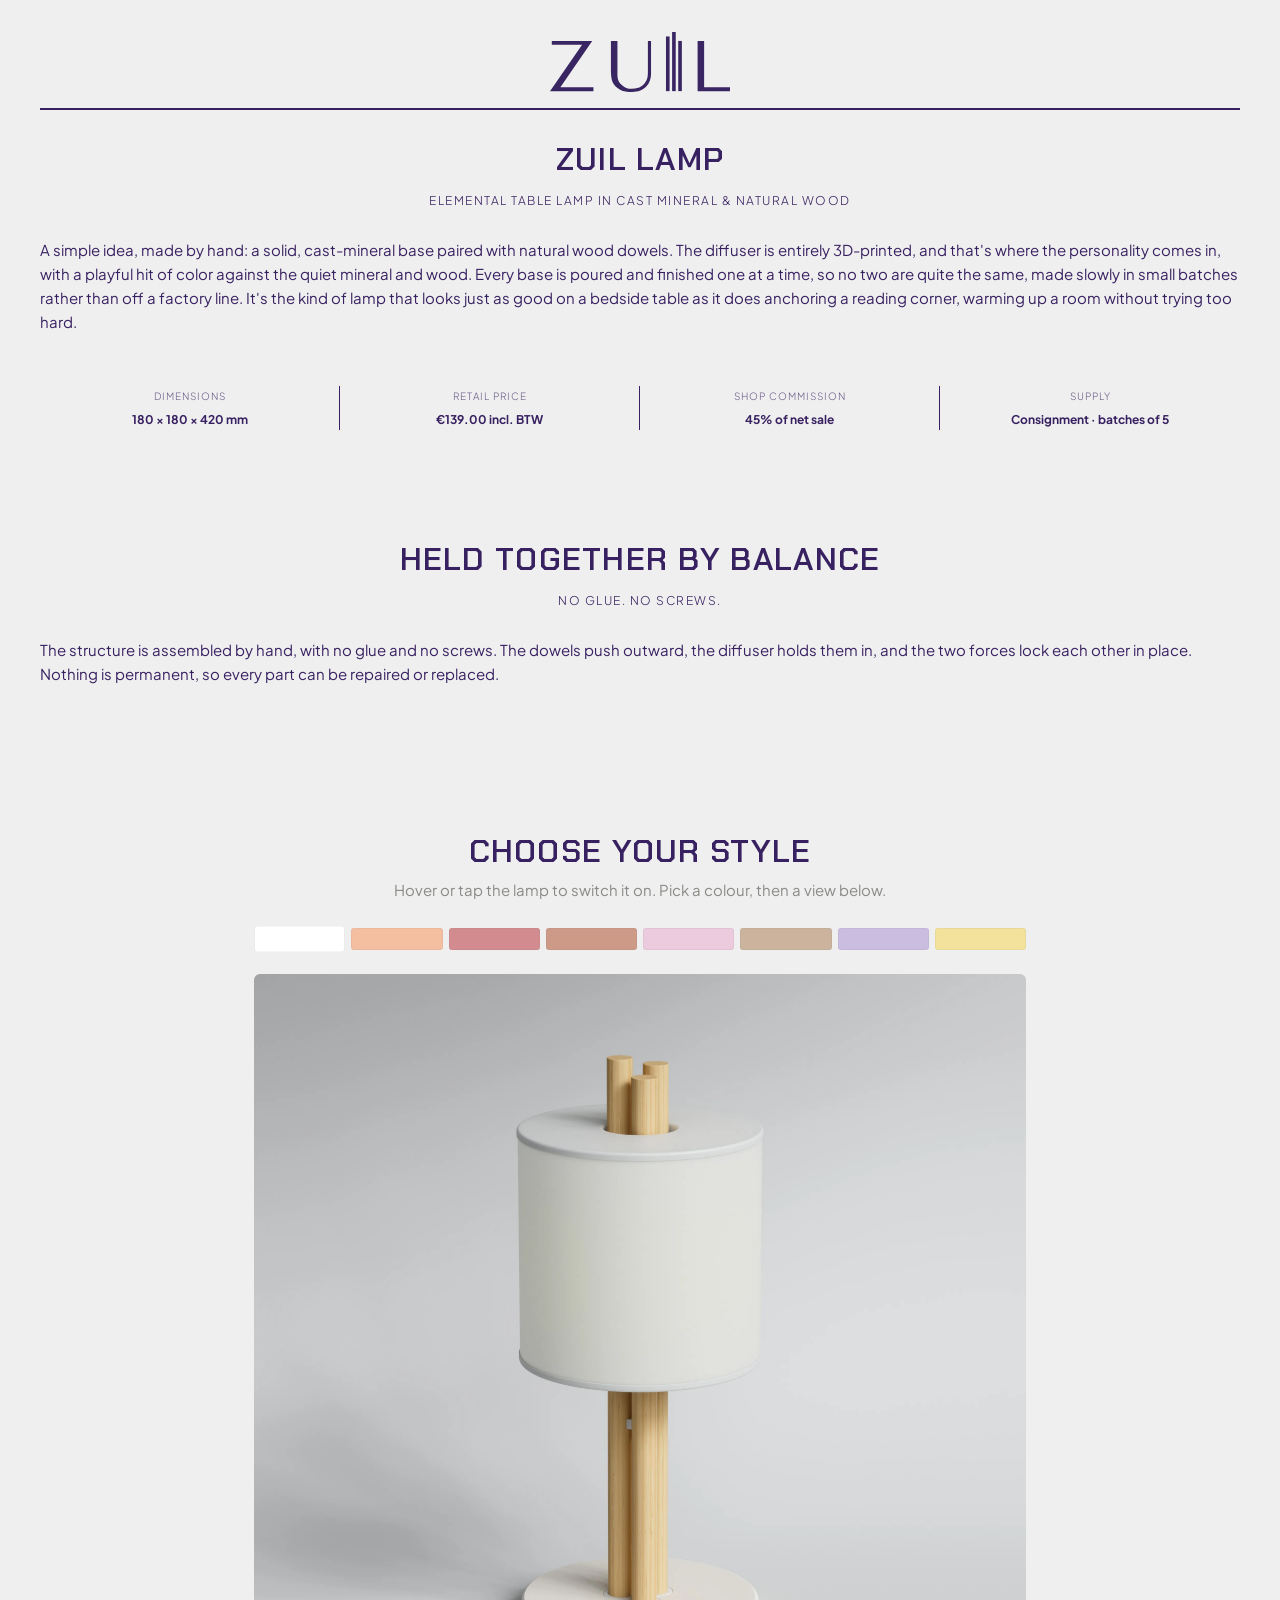
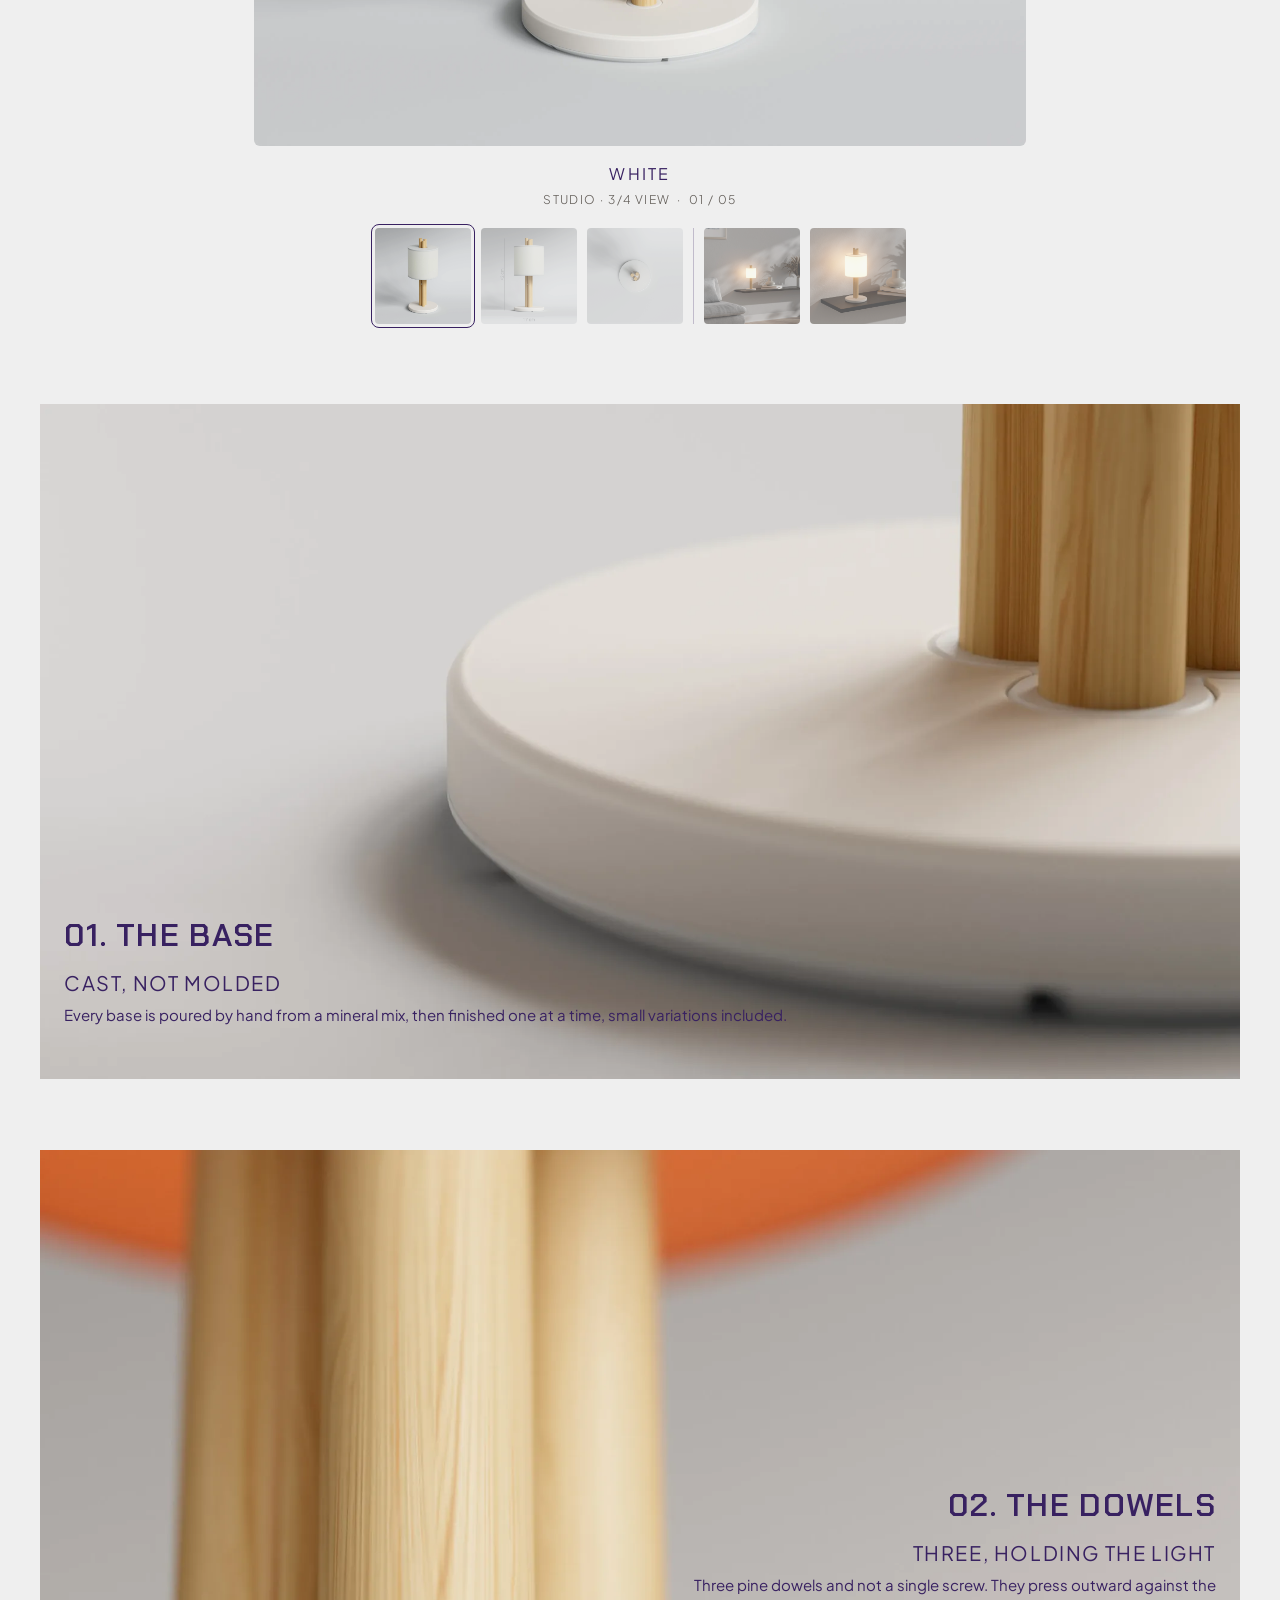
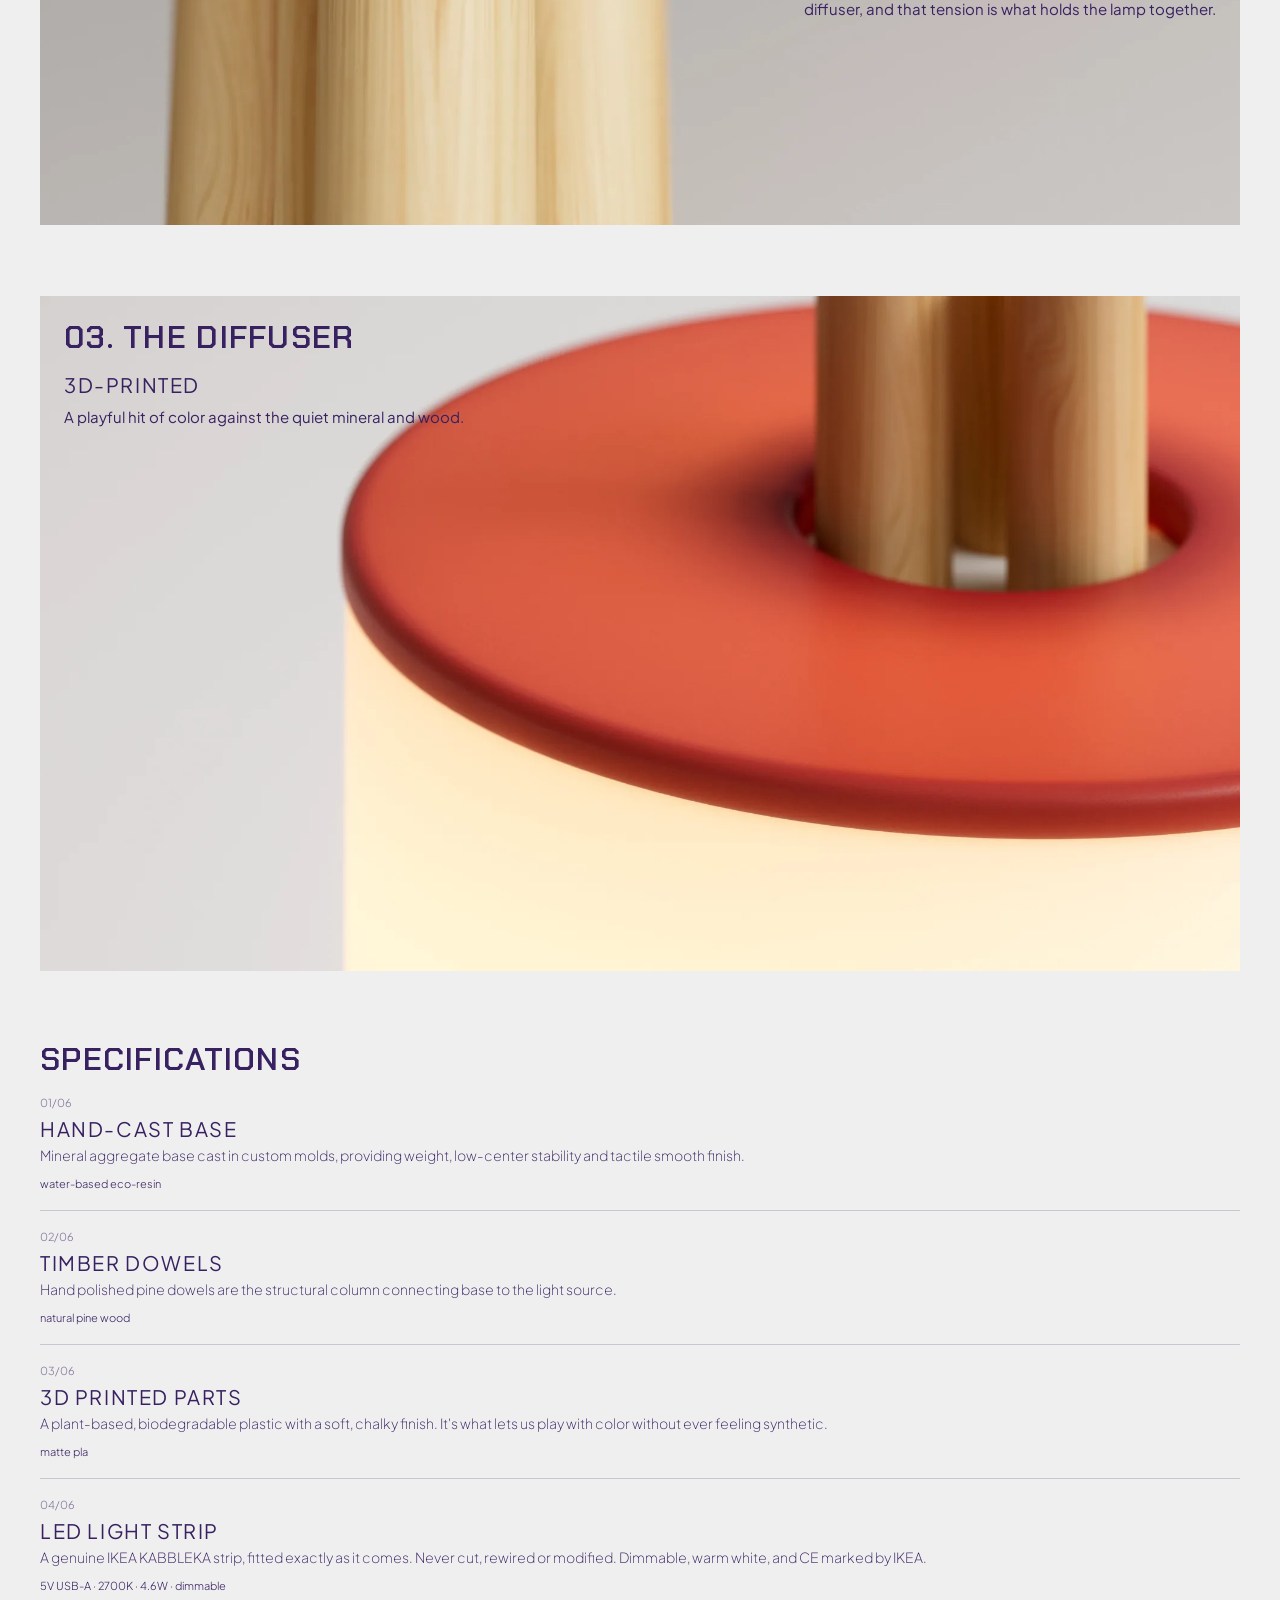
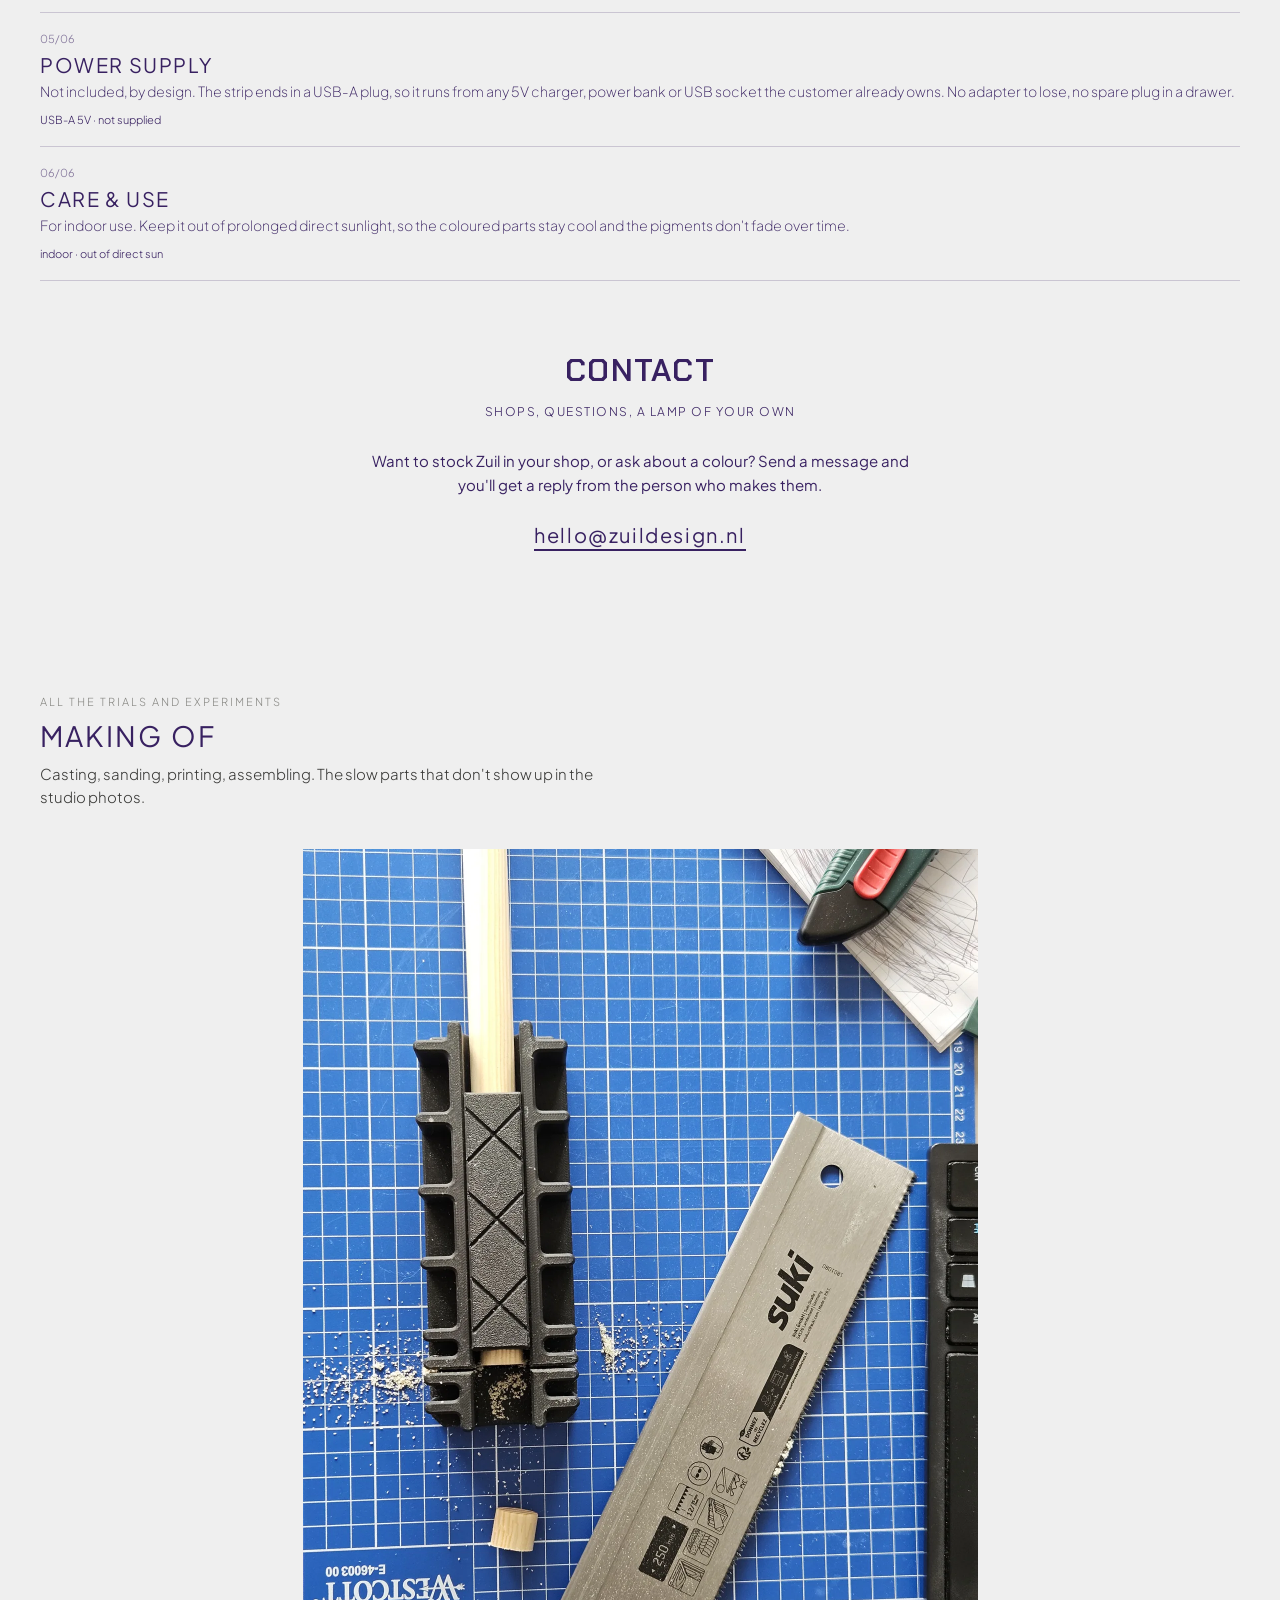
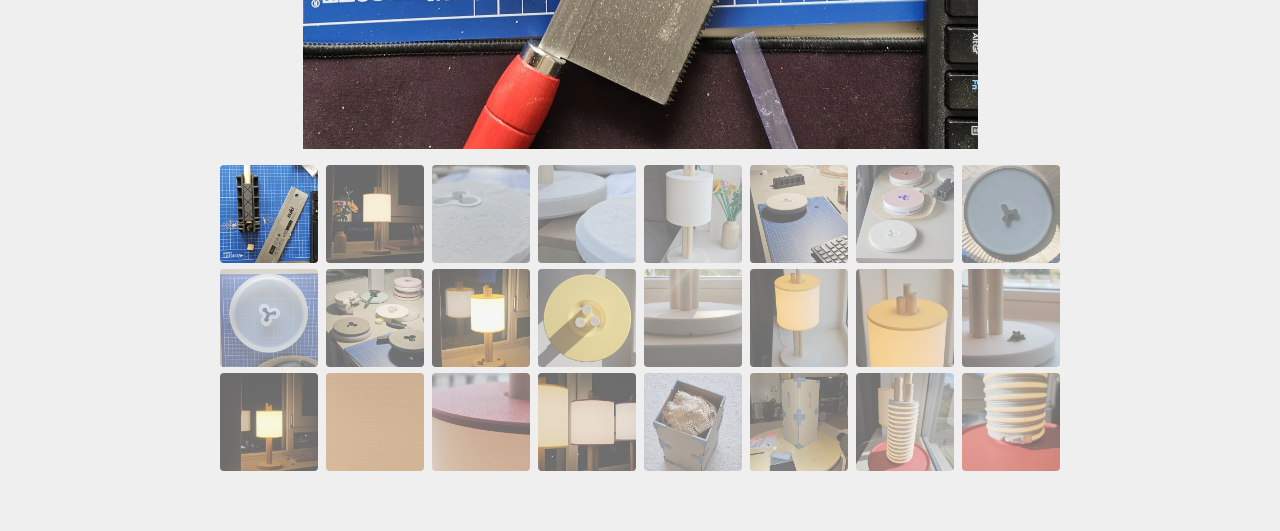
==== commit 10077271: "Make the dowel-cutting photo the default making-of image Co-Authored-By: Claude Sonnet 5.5 <noreply@" ====
--- a/index.html
+++ b/index.html
@@ -151,7 +151,7 @@
   render();
   preload(cur.color);
 })();
-</script></div><div class="zuil-story-section"><div class="zuil-story-panel"><img src="assets/story/01-the_base.webp" alt="" class="zuil-story-media"><div class="zuil-story-text"><div class="zuil-hero-title-1-2-3">01. The Base</div><h3 class="zuil-row-title-1-2">Cast, not molded</h3><p class="zuil-hero-paragraph-1-2-3">Every base is poured by hand from a mineral mix, then finished one at a time, small variations included.</p></div></div><div class="zuil-story-panel zuil-story-panel-right"><img src="assets/story/02-the_dowels.webp" alt="" class="zuil-story-media"><div class="zuil-story-text zuil-story-text-right"><div class="zuil-hero-title-1-2-3 is-right mobile-left">02. The Dowels</div><h3 class="zuil-row-title-1-2">Three, holding the light</h3><p class="zuil-hero-paragraph-1-2-3 is-half-right">Three pine dowels and not a single screw. They press outward against the diffuser, and that tension is what holds the lamp together.</p></div></div><div class="zuil-story-panel"><img src="assets/story/03-the_diffuser.webp" alt="" class="zuil-story-media"><div class="zuil-story-text zuil-story-text-top"><div class="zuil-hero-title-1-2-3">03. The Diffuser</div><h3 class="zuil-row-title-1-2">3D-printed</h3><p class="zuil-hero-paragraph-1-2-3">A playful hit of color against the quiet mineral and wood.</p></div></div></div><div class="zuil-hero-title-1-2-3">Specifications</div><div class="zuil-details-list-1-2"><div class="zuil-detail-row-1-2"><div class="zuil-row-num-1-2">01/06</div><div class="zuil-row-title-1-2">Hand-Cast Base</div><div class="zuil-row-desc-1-2">Mineral aggregate base cast in custom molds, providing weight, low-center stability and tactile smooth finish.</div><div class="zuil-row-spec-1-2">water-based eco-resin</div></div><div class="zuil-detail-row-1-2"><div class="zuil-row-num-1-2">02/06</div><div class="zuil-row-title-1-2">Timber Dowels</div><div class="zuil-row-desc-1-2">Hand polished pine dowels are the structural column connecting base to the light source.</div><div class="zuil-row-spec-1-2">natural pine wood</div></div><div class="zuil-detail-row-1-2"><div class="zuil-row-num-1-2">03/06</div><div class="zuil-row-title-1-2">3D Printed parts</div><div class="zuil-row-desc-1-2">A plant-based, biodegradable plastic with a soft, chalky finish. It's what lets us play with color without ever feeling synthetic.</div><div class="zuil-row-spec-1-2">matte pla</div></div><div class="zuil-detail-row-1-2"><div class="zuil-row-num-1-2">04/06</div><div class="zuil-row-title-1-2">LED light strip</div><div class="zuil-row-desc-1-2">A genuine IKEA KABBLEKA strip, fitted exactly as it comes. Never cut, rewired or modified. Dimmable, warm white, and CE marked by IKEA.</div><div class="zuil-row-spec-1-2">5V USB-A · 2700K · 4.6W · dimmable</div></div><div class="zuil-detail-row-1-2"><div class="zuil-row-num-1-2"><div>05/06</div></div><div class="zuil-row-title-1-2"><div>Power supply</div></div><div class="zuil-row-desc-1-2"><div>Not included, by design. The strip ends in a USB-A plug, so it runs from any 5V charger, power bank or USB socket the customer already owns. No adapter to lose, no spare plug in a drawer.</div></div><div class="zuil-row-spec-1-2"><div>USB-A 5V · not supplied</div></div></div><div class="zuil-detail-row-1-2"><div class="zuil-row-num-1-2">06/06</div><div class="zuil-row-title-1-2">Care &amp; use</div><div class="zuil-row-desc-1-2">For indoor use. Keep it out of prolonged direct sunlight, so the coloured parts stay cool and the pigments don't fade over time.</div><div class="zuil-row-spec-1-2">indoor · out of direct sun</div></div></div><div class="zuil-contact-section" id="contact"><div class="zuil-hero-header-wrap is-centered"><h2 class="zuil-hero-title-1-2-3">Contact</h2><div class="zuil-hero-sub-1-2-3 is-centered-text">Shops, questions, a lamp of your own</div></div><p class="zuil-hero-paragraph-1-2-3 zuil-contact-text">Want to stock Zuil in your shop, or ask about a colour? Send a message and you'll get a reply from the person who makes them.</p><a class="zuil-contact-link" href="mailto:hello@zuildesign.nl">hello@zuildesign.nl</a></div><div class="zuil-making-section"><div class="zuil-making-head"><div class="zuil-making-kicker">ALL THE TRIALS AND EXPERIMENTS</div><h2 class="zuil-making-title">Making of</h2><p class="zuil-making-desc">Casting, sanding, printing, assembling. The slow parts that don't show up in the studio photos.</p></div><div class="zuil-making-stage"><img src="assets/making/20260826_213608.webp" alt="Zuil lamp, making of" class="zuil-making-stage-img"></div><div class="zuil-making-grid"><div class="zuil-making-item"><img src="assets/making/thumb/20260826_213608.webp" data-full="assets/making/20260826_213608.webp" loading="lazy" alt="Zuil lamp, making of" class="zuil-making-img"></div><div class="zuil-making-item"><img src="assets/making/thumb/20260826_181526.webp" data-full="assets/making/20260826_181526.webp" loading="lazy" alt="Zuil lamp, making of" class="zuil-making-img"></div><div class="zuil-making-item"><img src="assets/making/thumb/20260826_181658.webp" data-full="assets/making/20260826_181658.webp" loading="lazy" alt="Zuil lamp, making of" class="zuil-making-img"></div><div class="zuil-making-item"><img src="assets/making/thumb/20260827_082022.webp" data-full="assets/making/20260827_082022.webp" loading="lazy" alt="Zuil lamp, making of" class="zuil-making-img"></div><div class="zuil-making-item"><img src="assets/making/thumb/20260901_232814.webp" data-full="assets/making/20260901_232814.webp" loading="lazy" alt="Zuil lamp, making of" class="zuil-making-img"></div><div class="zuil-making-item"><img src="assets/making/thumb/20260902_145602.webp" data-full="assets/making/20260902_145602.webp" loading="lazy" alt="Zuil lamp, making of" class="zuil-making-img"></div><div class="zuil-making-item"><img src="assets/making/thumb/20260906_104153.webp" data-full="assets/making/20260906_104153.webp" loading="lazy" alt="Zuil lamp, making of" class="zuil-making-img"></div><div class="zuil-making-item"><img src="assets/making/thumb/20260906_134107.webp" data-full="assets/making/20260906_134107.webp" loading="lazy" alt="Zuil lamp, making of" class="zuil-making-img"></div><div class="zuil-making-item"><img src="assets/making/thumb/20260911_203028.webp" data-full="assets/making/20260911_203028.webp" loading="lazy" alt="Zuil lamp, making of" class="zuil-making-img"></div><div class="zuil-making-item"><img src="assets/making/thumb/20260914_215119.webp" data-full="assets/making/20260914_215119.webp" loading="lazy" alt="Zuil lamp, making of" class="zuil-making-img"></div><div class="zuil-making-item"><img src="assets/making/thumb/20260915_093951.webp" data-full="assets/making/20260915_093951.webp" loading="lazy" alt="Zuil lamp, making of" class="zuil-making-img"></div><div class="zuil-making-item"><img src="assets/making/thumb/20260916_190447.webp" data-full="assets/making/20260916_190447.webp" loading="lazy" alt="Zuil lamp, making of" class="zuil-making-img"></div><div class="zuil-making-item"><img src="assets/making/thumb/20260916_190635.webp" data-full="assets/making/20260916_190635.webp" loading="lazy" alt="Zuil lamp, making of" class="zuil-making-img"></div><div class="zuil-making-item"><img src="assets/making/thumb/20260916_190700.webp" data-full="assets/making/20260916_190700.webp" loading="lazy" alt="Zuil lamp, making of" class="zuil-making-img"></div><div class="zuil-making-item"><img src="assets/making/thumb/20260916_191316.webp" data-full="assets/making/20260916_191316.webp" loading="lazy" alt="Zuil lamp, making of" class="zuil-making-img"></div><div class="zuil-making-item"><img src="assets/making/thumb/20260916_210843.webp" data-full="assets/making/20260916_210843.webp" loading="lazy" alt="Zuil lamp, making of" class="zuil-making-img"></div><div class="zuil-making-item"><img src="assets/making/thumb/20260923_150925.webp" data-full="assets/making/20260923_150925.webp" loading="lazy" alt="Zuil lamp, making of" class="zuil-making-img"></div><div class="zuil-making-item"><img src="assets/making/thumb/20260923_160315.webp" data-full="assets/making/20260923_160315.webp" loading="lazy" alt="Zuil lamp, making of" class="zuil-making-img"></div><div class="zuil-making-item"><img src="assets/making/thumb/20260923_160323.webp" data-full="assets/making/20260923_160323.webp" loading="lazy" alt="Zuil lamp, making of" class="zuil-making-img"></div><div class="zuil-making-item"><img src="assets/making/thumb/20260928_220133.webp" data-full="assets/making/20260928_220133.webp" loading="lazy" alt="Zuil lamp, making of" class="zuil-making-img"></div><div class="zuil-making-item"><img src="assets/making/thumb/20261002_173106.webp" data-full="assets/making/20261002_173106.webp" loading="lazy" alt="Zuil lamp, making of" class="zuil-making-img"></div><div class="zuil-making-item"><img src="assets/making/thumb/20261003_202859.webp" data-full="assets/making/20261003_202859.webp" loading="lazy" alt="Zuil lamp, making of" class="zuil-making-img"></div><div class="zuil-making-item"><img src="assets/making/thumb/20261008_110548.webp" data-full="assets/making/20261008_110548.webp" loading="lazy" alt="Zuil lamp, making of" class="zuil-making-img"></div><div class="zuil-making-item"><img src="assets/making/thumb/20261008_110602.webp" data-full="assets/making/20261008_110602.webp" loading="lazy" alt="Zuil lamp, making of" class="zuil-making-img"></div></div><div class="w-embed w-script"><script>
+</script></div><div class="zuil-story-section"><div class="zuil-story-panel"><img src="assets/story/01-the_base.webp" alt="" class="zuil-story-media"><div class="zuil-story-text"><div class="zuil-hero-title-1-2-3">01. The Base</div><h3 class="zuil-row-title-1-2">Cast, not molded</h3><p class="zuil-hero-paragraph-1-2-3">Every base is poured by hand from a mineral mix, then finished one at a time, small variations included.</p></div></div><div class="zuil-story-panel zuil-story-panel-right"><img src="assets/story/02-the_dowels.webp" alt="" class="zuil-story-media"><div class="zuil-story-text zuil-story-text-right"><div class="zuil-hero-title-1-2-3 is-right mobile-left">02. The Dowels</div><h3 class="zuil-row-title-1-2">Three, holding the light</h3><p class="zuil-hero-paragraph-1-2-3 is-half-right">Three pine dowels and not a single screw. They press outward against the diffuser, and that tension is what holds the lamp together.</p></div></div><div class="zuil-story-panel"><img src="assets/story/03-the_diffuser.webp" alt="" class="zuil-story-media"><div class="zuil-story-text zuil-story-text-top"><div class="zuil-hero-title-1-2-3">03. The Diffuser</div><h3 class="zuil-row-title-1-2">3D-printed</h3><p class="zuil-hero-paragraph-1-2-3">A playful hit of color against the quiet mineral and wood.</p></div></div></div><div class="zuil-hero-title-1-2-3">Specifications</div><div class="zuil-details-list-1-2"><div class="zuil-detail-row-1-2"><div class="zuil-row-num-1-2">01/06</div><div class="zuil-row-title-1-2">Hand-Cast Base</div><div class="zuil-row-desc-1-2">Mineral aggregate base cast in custom molds, providing weight, low-center stability and tactile smooth finish.</div><div class="zuil-row-spec-1-2">water-based eco-resin</div></div><div class="zuil-detail-row-1-2"><div class="zuil-row-num-1-2">02/06</div><div class="zuil-row-title-1-2">Timber Dowels</div><div class="zuil-row-desc-1-2">Hand polished pine dowels are the structural column connecting base to the light source.</div><div class="zuil-row-spec-1-2">natural pine wood</div></div><div class="zuil-detail-row-1-2"><div class="zuil-row-num-1-2">03/06</div><div class="zuil-row-title-1-2">3D Printed parts</div><div class="zuil-row-desc-1-2">A plant-based, biodegradable plastic with a soft, chalky finish. It's what lets us play with color without ever feeling synthetic.</div><div class="zuil-row-spec-1-2">matte pla</div></div><div class="zuil-detail-row-1-2"><div class="zuil-row-num-1-2">04/06</div><div class="zuil-row-title-1-2">LED light strip</div><div class="zuil-row-desc-1-2">A genuine IKEA KABBLEKA strip, fitted exactly as it comes. Never cut, rewired or modified. Dimmable, warm white, and CE marked by IKEA.</div><div class="zuil-row-spec-1-2">5V USB-A · 2700K · 4.6W · dimmable</div></div><div class="zuil-detail-row-1-2"><div class="zuil-row-num-1-2"><div>05/06</div></div><div class="zuil-row-title-1-2"><div>Power supply</div></div><div class="zuil-row-desc-1-2"><div>Not included, by design. The strip ends in a USB-A plug, so it runs from any 5V charger, power bank or USB socket the customer already owns. No adapter to lose, no spare plug in a drawer.</div></div><div class="zuil-row-spec-1-2"><div>USB-A 5V · not supplied</div></div></div><div class="zuil-detail-row-1-2"><div class="zuil-row-num-1-2">06/06</div><div class="zuil-row-title-1-2">Care &amp; use</div><div class="zuil-row-desc-1-2">For indoor use. Keep it out of prolonged direct sunlight, so the coloured parts stay cool and the pigments don't fade over time.</div><div class="zuil-row-spec-1-2">indoor · out of direct sun</div></div></div><div class="zuil-contact-section" id="contact"><div class="zuil-hero-header-wrap is-centered"><h2 class="zuil-hero-title-1-2-3">Contact</h2><div class="zuil-hero-sub-1-2-3 is-centered-text">Shops, questions, a lamp of your own</div></div><p class="zuil-hero-paragraph-1-2-3 zuil-contact-text">Want to stock Zuil in your shop, or ask about a colour? Send a message and you'll get a reply from the person who makes them.</p><a class="zuil-contact-link" href="mailto:hello@zuildesign.nl">hello@zuildesign.nl</a></div><div class="zuil-making-section"><div class="zuil-making-head"><div class="zuil-making-kicker">ALL THE TRIALS AND EXPERIMENTS</div><h2 class="zuil-making-title">Making of</h2><p class="zuil-making-desc">Casting, sanding, printing, assembling. The slow parts that don't show up in the studio photos.</p></div><div class="zuil-making-stage"><img src="assets/making/20260923_150925.webp" alt="Zuil lamp, making of" class="zuil-making-stage-img"></div><div class="zuil-making-grid"><div class="zuil-making-item"><img src="assets/making/thumb/20260923_150925.webp" data-full="assets/making/20260923_150925.webp" loading="lazy" alt="Zuil lamp, making of" class="zuil-making-img"></div><div class="zuil-making-item"><img src="assets/making/thumb/20260826_213608.webp" data-full="assets/making/20260826_213608.webp" loading="lazy" alt="Zuil lamp, making of" class="zuil-making-img"></div><div class="zuil-making-item"><img src="assets/making/thumb/20260826_181526.webp" data-full="assets/making/20260826_181526.webp" loading="lazy" alt="Zuil lamp, making of" class="zuil-making-img"></div><div class="zuil-making-item"><img src="assets/making/thumb/20260826_181658.webp" data-full="assets/making/20260826_181658.webp" loading="lazy" alt="Zuil lamp, making of" class="zuil-making-img"></div><div class="zuil-making-item"><img src="assets/making/thumb/20260827_082022.webp" data-full="assets/making/20260827_082022.webp" loading="lazy" alt="Zuil lamp, making of" class="zuil-making-img"></div><div class="zuil-making-item"><img src="assets/making/thumb/20260901_232814.webp" data-full="assets/making/20260901_232814.webp" loading="lazy" alt="Zuil lamp, making of" class="zuil-making-img"></div><div class="zuil-making-item"><img src="assets/making/thumb/20260902_145602.webp" data-full="assets/making/20260902_145602.webp" loading="lazy" alt="Zuil lamp, making of" class="zuil-making-img"></div><div class="zuil-making-item"><img src="assets/making/thumb/20260906_104153.webp" data-full="assets/making/20260906_104153.webp" loading="lazy" alt="Zuil lamp, making of" class="zuil-making-img"></div><div class="zuil-making-item"><img src="assets/making/thumb/20260906_134107.webp" data-full="assets/making/20260906_134107.webp" loading="lazy" alt="Zuil lamp, making of" class="zuil-making-img"></div><div class="zuil-making-item"><img src="assets/making/thumb/20260911_203028.webp" data-full="assets/making/20260911_203028.webp" loading="lazy" alt="Zuil lamp, making of" class="zuil-making-img"></div><div class="zuil-making-item"><img src="assets/making/thumb/20260914_215119.webp" data-full="assets/making/20260914_215119.webp" loading="lazy" alt="Zuil lamp, making of" class="zuil-making-img"></div><div class="zuil-making-item"><img src="assets/making/thumb/20260915_093951.webp" data-full="assets/making/20260915_093951.webp" loading="lazy" alt="Zuil lamp, making of" class="zuil-making-img"></div><div class="zuil-making-item"><img src="assets/making/thumb/20260916_190447.webp" data-full="assets/making/20260916_190447.webp" loading="lazy" alt="Zuil lamp, making of" class="zuil-making-img"></div><div class="zuil-making-item"><img src="assets/making/thumb/20260916_190635.webp" data-full="assets/making/20260916_190635.webp" loading="lazy" alt="Zuil lamp, making of" class="zuil-making-img"></div><div class="zuil-making-item"><img src="assets/making/thumb/20260916_190700.webp" data-full="assets/making/20260916_190700.webp" loading="lazy" alt="Zuil lamp, making of" class="zuil-making-img"></div><div class="zuil-making-item"><img src="assets/making/thumb/20260916_191316.webp" data-full="assets/making/20260916_191316.webp" loading="lazy" alt="Zuil lamp, making of" class="zuil-making-img"></div><div class="zuil-making-item"><img src="assets/making/thumb/20260916_210843.webp" data-full="assets/making/20260916_210843.webp" loading="lazy" alt="Zuil lamp, making of" class="zuil-making-img"></div><div class="zuil-making-item"><img src="assets/making/thumb/20260923_160315.webp" data-full="assets/making/20260923_160315.webp" loading="lazy" alt="Zuil lamp, making of" class="zuil-making-img"></div><div class="zuil-making-item"><img src="assets/making/thumb/20260923_160323.webp" data-full="assets/making/20260923_160323.webp" loading="lazy" alt="Zuil lamp, making of" class="zuil-making-img"></div><div class="zuil-making-item"><img src="assets/making/thumb/20260928_220133.webp" data-full="assets/making/20260928_220133.webp" loading="lazy" alt="Zuil lamp, making of" class="zuil-making-img"></div><div class="zuil-making-item"><img src="assets/making/thumb/20261002_173106.webp" data-full="assets/making/20261002_173106.webp" loading="lazy" alt="Zuil lamp, making of" class="zuil-making-img"></div><div class="zuil-making-item"><img src="assets/making/thumb/20261003_202859.webp" data-full="assets/making/20261003_202859.webp" loading="lazy" alt="Zuil lamp, making of" class="zuil-making-img"></div><div class="zuil-making-item"><img src="assets/making/thumb/20261008_110548.webp" data-full="assets/making/20261008_110548.webp" loading="lazy" alt="Zuil lamp, making of" class="zuil-making-img"></div><div class="zuil-making-item"><img src="assets/making/thumb/20261008_110602.webp" data-full="assets/making/20261008_110602.webp" loading="lazy" alt="Zuil lamp, making of" class="zuil-making-img"></div></div><div class="w-embed w-script"><script>
 (function(){
   function init(){
     var stage = document.querySelector('.zuil-making-stage-img');
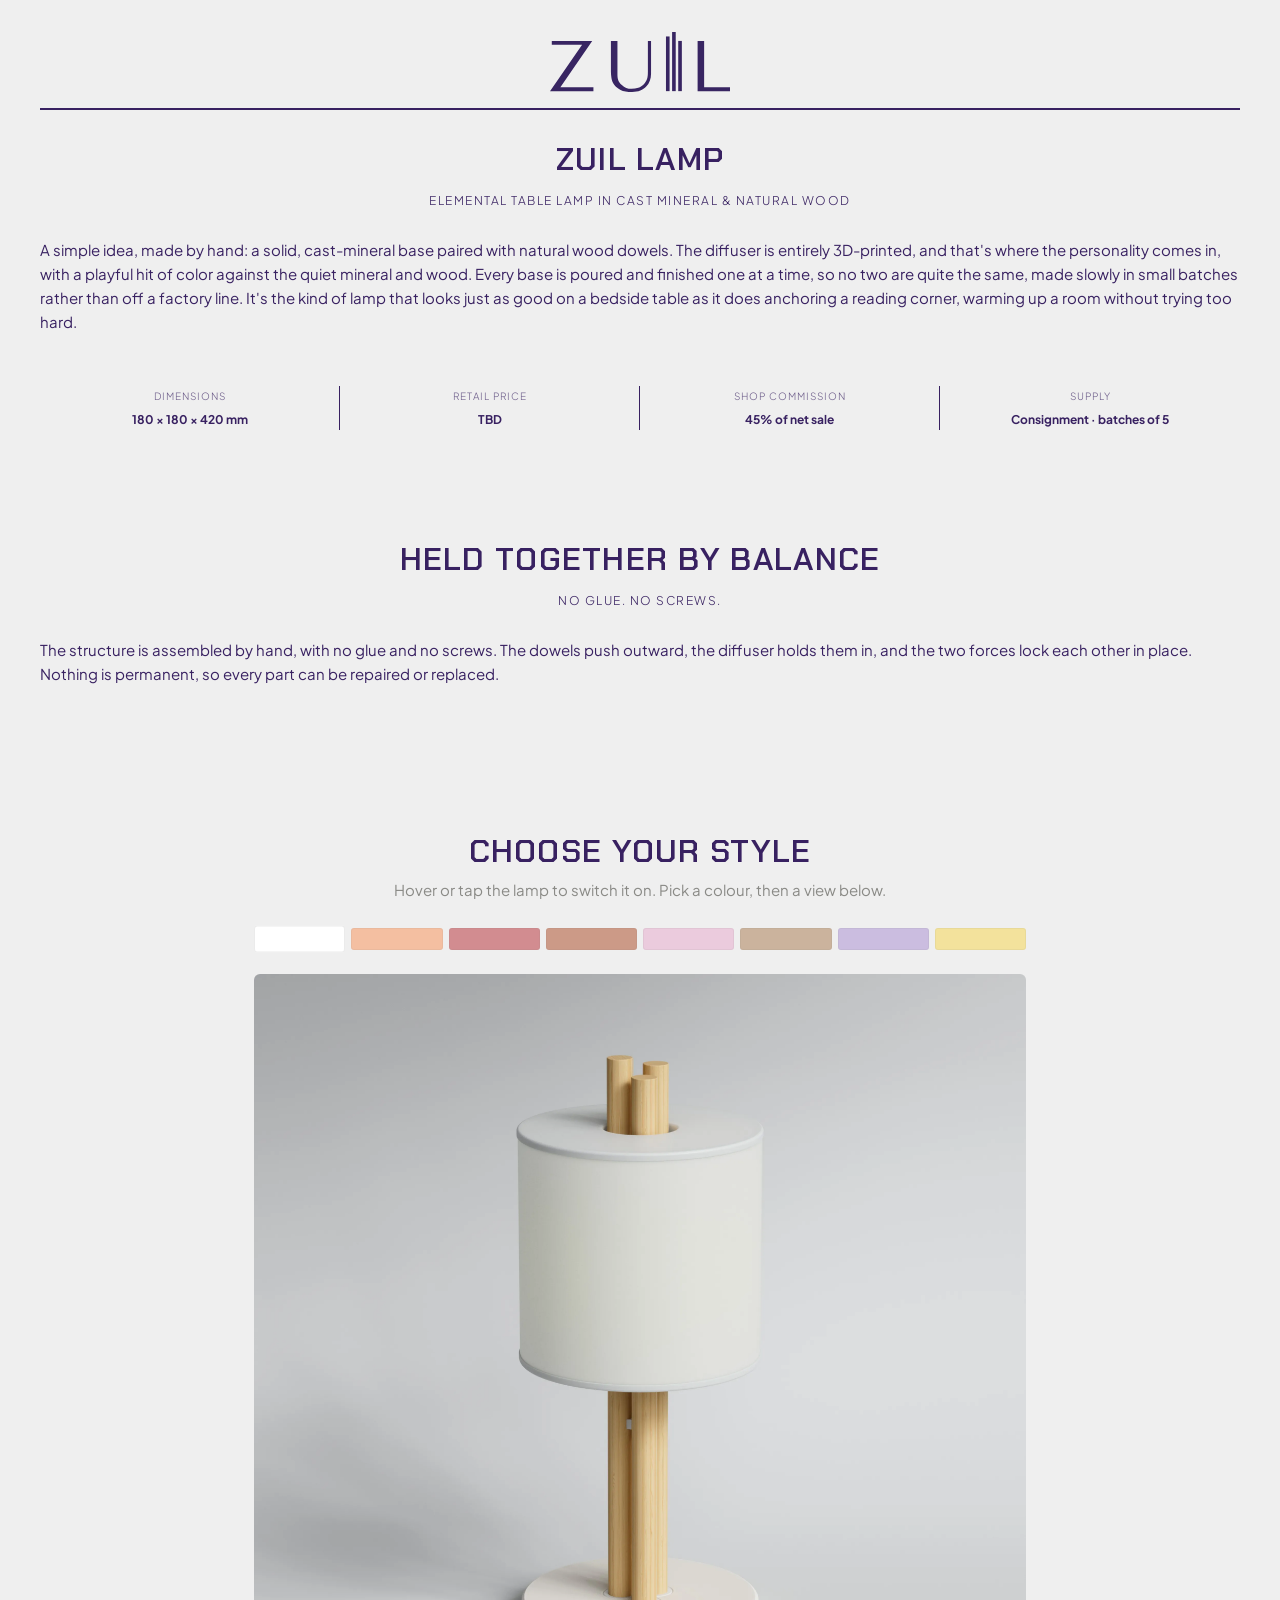
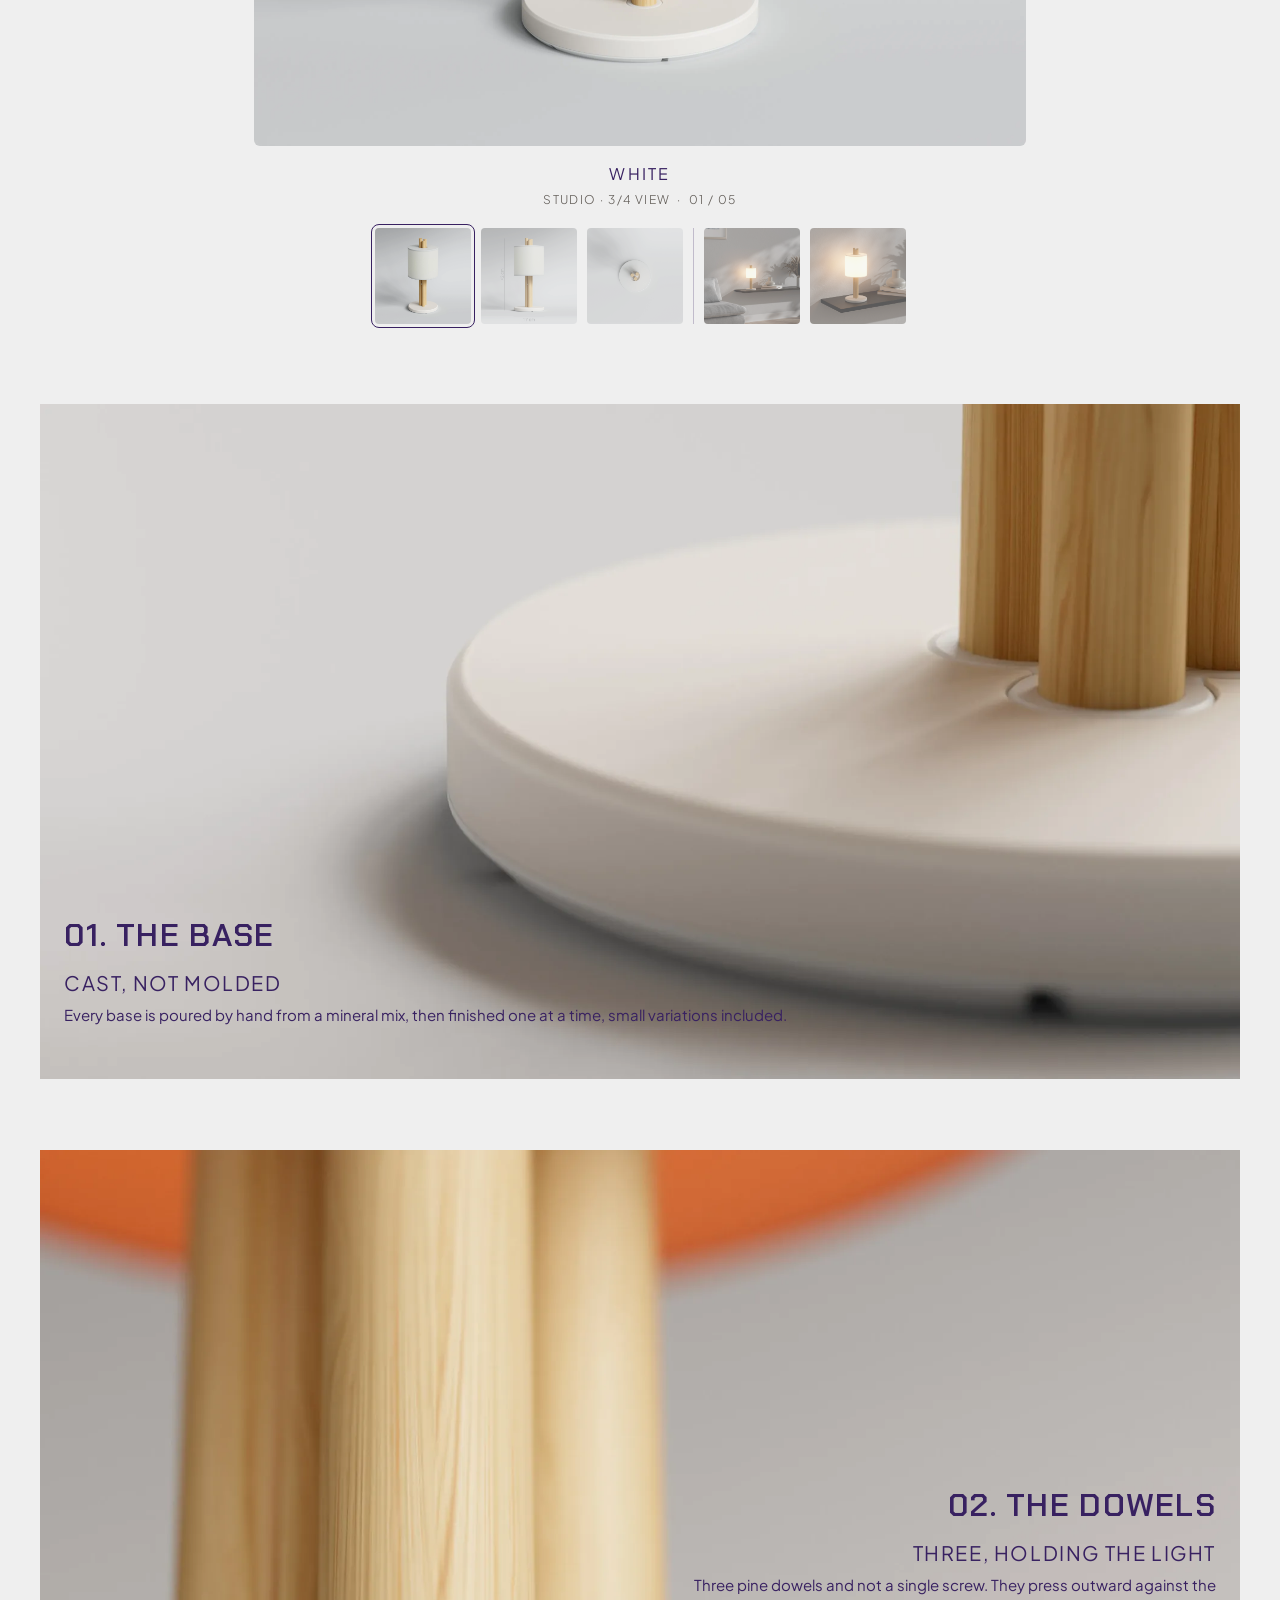
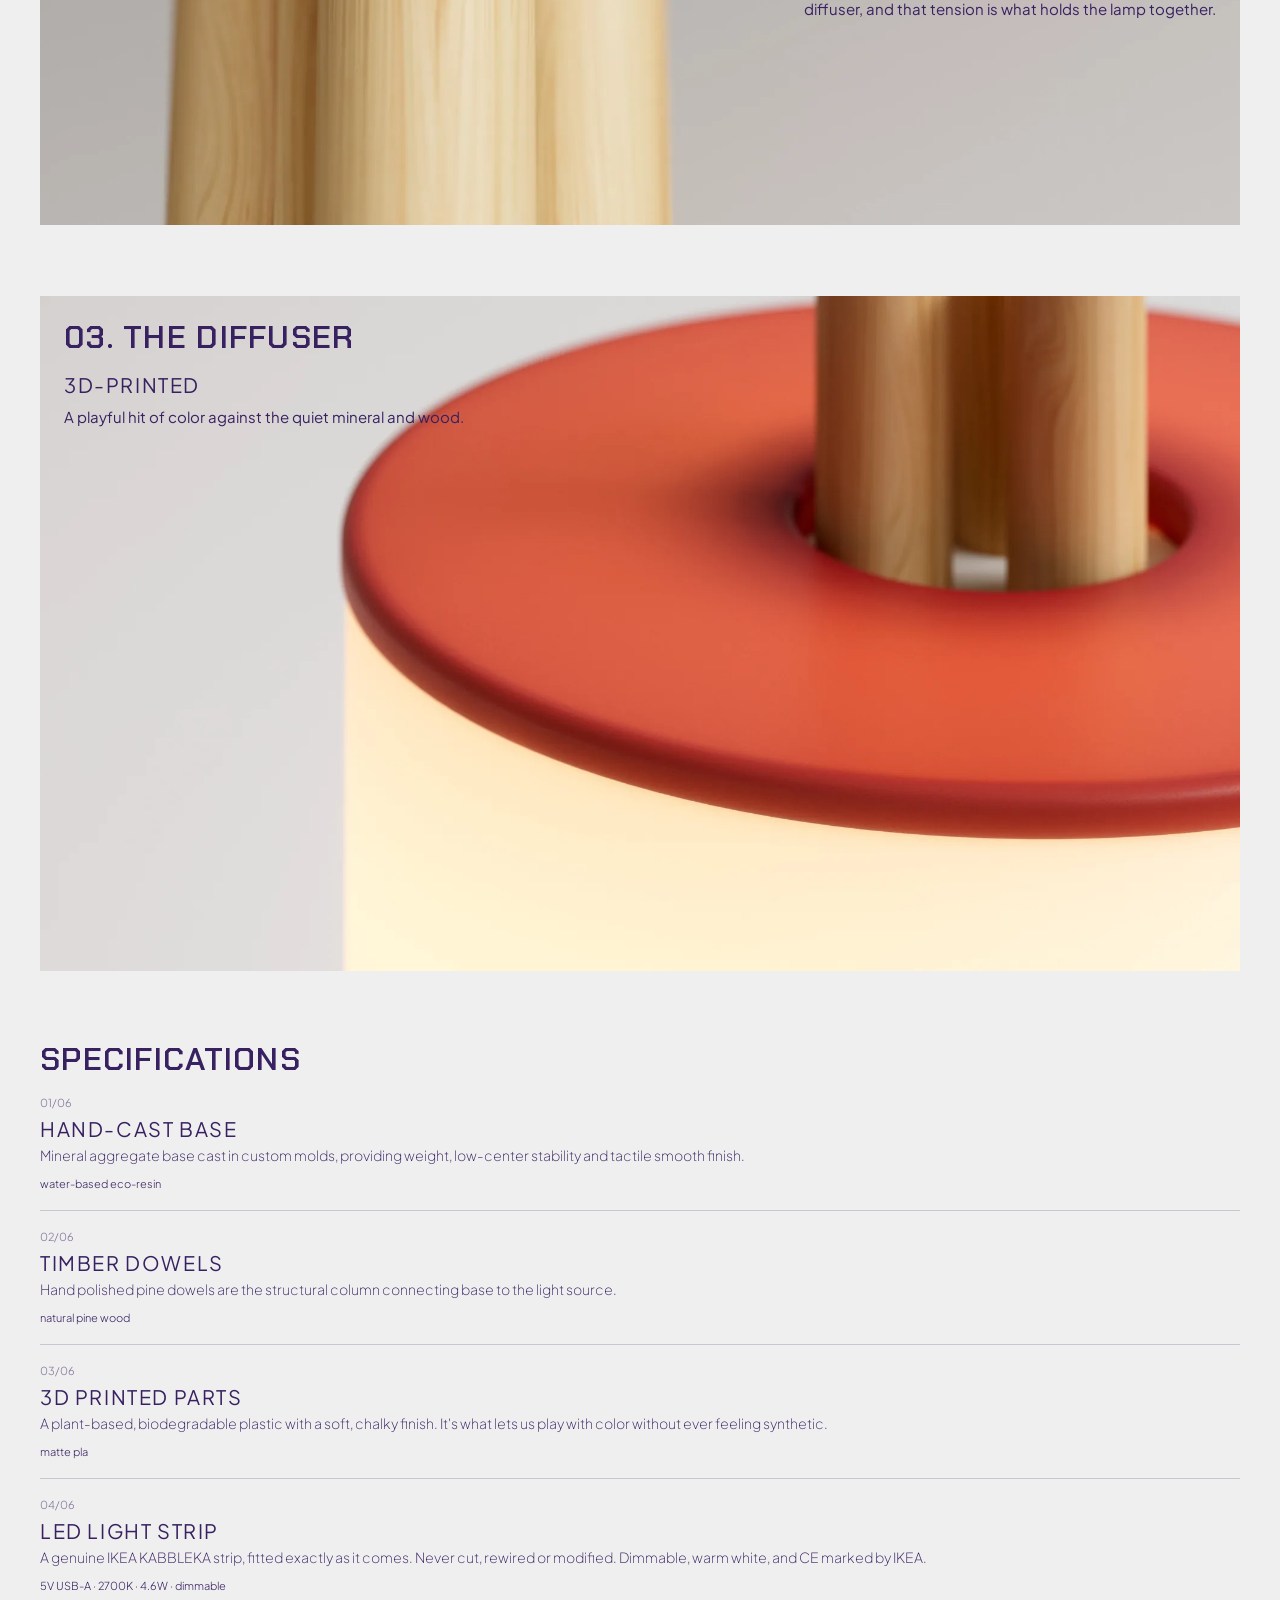
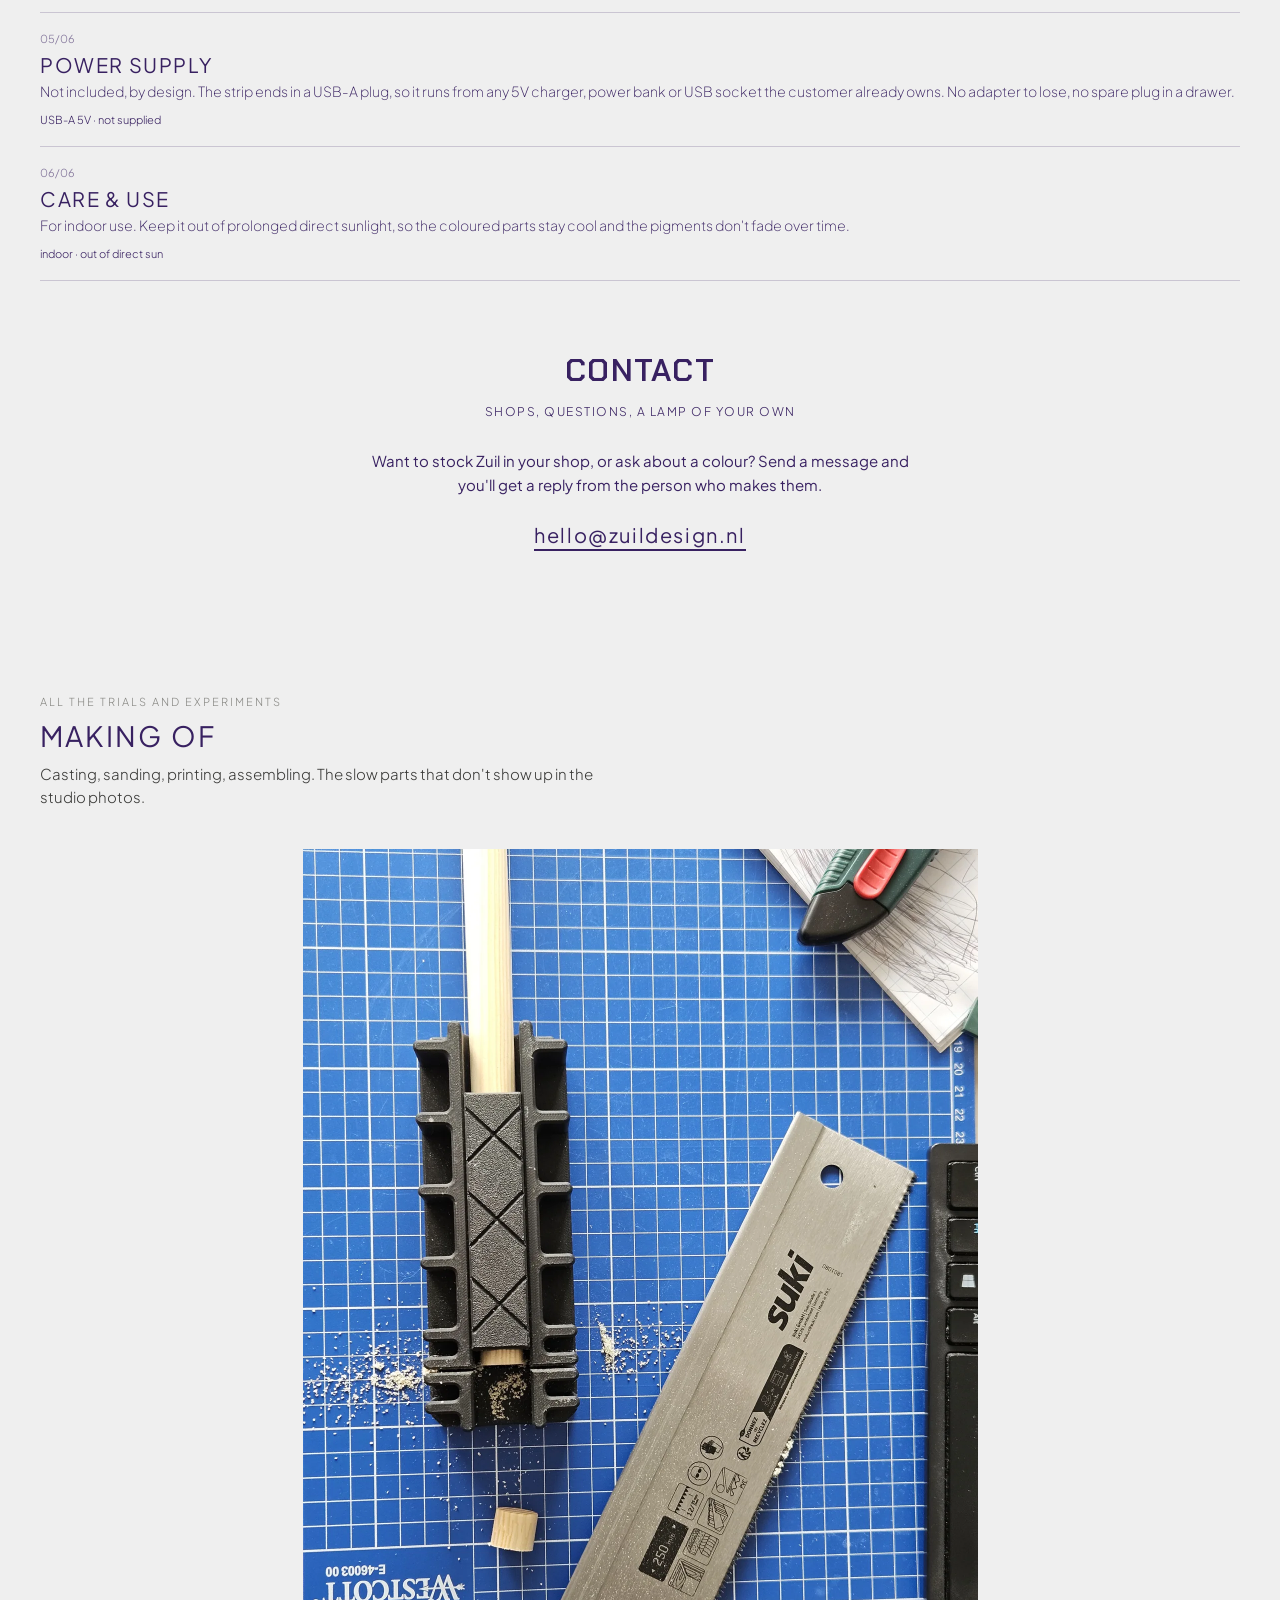
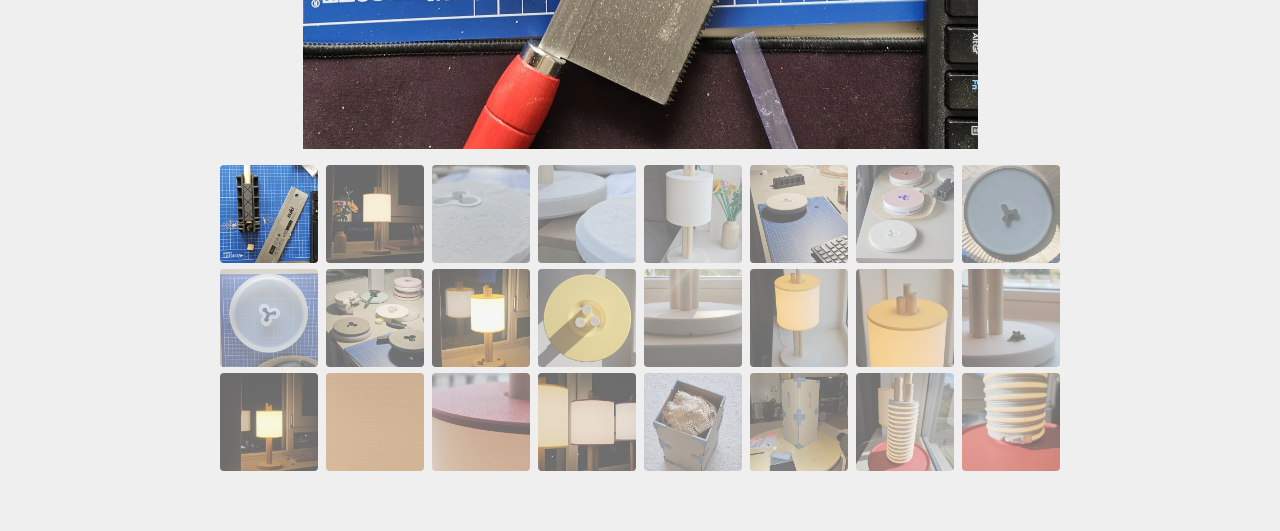
==== commit 86a23d74: "Replace retail price with TBD Co-Authored-By: Claude Sonnet 5.5 <noreply@anthropic.com> Claude-Sessi" ====
--- a/index.html
+++ b/index.html
@@ -15,7 +15,7 @@
 <link rel="stylesheet" href="css/zuil.css?v=3">
 </head>
 <body>
-<div class="zuil-editorial-page-1-2"><div class="zuil-editorial-container-1-2"><div class="zuil-nav-1-2"><img src="assets/zuil-logo-purple.svg" alt="" class="image"></div><div class="zuil-hero-section-1-2"><div class="zuil-hero-header-wrap is-centered"><div><h1 class="zuil-hero-title-1-2-3">Zuil Lamp</h1></div><div class="zuil-hero-sub-1-2-3 is-centered-text">Elemental Table Lamp in Cast Mineral &amp; Natural Wood</div></div><p class="zuil-hero-paragraph-1-2-3">A simple idea, made by hand: a solid, cast-mineral base paired with natural wood dowels. The diffuser is entirely 3D-printed, and that's where the personality comes in, with a playful hit of color against the quiet mineral and wood. Every base is poured and finished one at a time, so no two are quite the same, made slowly in small batches rather than off a factory line. It's the kind of lamp that looks just as good on a bedside table as it does anchoring a reading corner, warming up a room without trying too hard.</p><div class="zuil-spec-bar-1-2"><div class="zuil-spec-item-1-2"><span class="zuil-spec-label-1-2">Dimensions</span> <span class="zuil-spec-val">180 × 180 × 420 mm</span></div><div class="zuil-spec-item-1-2"><span class="zuil-spec-label-1-2">Retail Price</span> <span class="zuil-spec-val">€139.00 incl. BTW</span></div><div class="zuil-spec-item-1-2"><span class="zuil-spec-label-1-2">Shop Commission</span> <span class="zuil-spec-val">45% of net sale</span></div><div class="zuil-spec-item-1-2"><span class="zuil-spec-label-1-2">Supply</span> <span class="zuil-spec-val">Consignment · batches of 5</span></div></div></div><div class="zuil-statement-section"><div class="zuil-hero-header-wrap is-centered"><h2 class="zuil-hero-title-1-2-3">Held together by balance</h2><div class="zuil-hero-sub-1-2-3 is-centered-text">No glue. No screws.</div></div><p class="zuil-hero-paragraph-1-2-3">The structure is assembled by hand, with no glue and no screws. The dowels push outward, the diffuser holds them in, and the two forces lock each other in place. Nothing is permanent, so every part can be repaired or replaced.</p></div><div class="w-embed w-script"><div class="lamp-selector-wrap">
+<div class="zuil-editorial-page-1-2"><div class="zuil-editorial-container-1-2"><div class="zuil-nav-1-2"><img src="assets/zuil-logo-purple.svg" alt="" class="image"></div><div class="zuil-hero-section-1-2"><div class="zuil-hero-header-wrap is-centered"><div><h1 class="zuil-hero-title-1-2-3">Zuil Lamp</h1></div><div class="zuil-hero-sub-1-2-3 is-centered-text">Elemental Table Lamp in Cast Mineral &amp; Natural Wood</div></div><p class="zuil-hero-paragraph-1-2-3">A simple idea, made by hand: a solid, cast-mineral base paired with natural wood dowels. The diffuser is entirely 3D-printed, and that's where the personality comes in, with a playful hit of color against the quiet mineral and wood. Every base is poured and finished one at a time, so no two are quite the same, made slowly in small batches rather than off a factory line. It's the kind of lamp that looks just as good on a bedside table as it does anchoring a reading corner, warming up a room without trying too hard.</p><div class="zuil-spec-bar-1-2"><div class="zuil-spec-item-1-2"><span class="zuil-spec-label-1-2">Dimensions</span> <span class="zuil-spec-val">180 × 180 × 420 mm</span></div><div class="zuil-spec-item-1-2"><span class="zuil-spec-label-1-2">Retail Price</span> <span class="zuil-spec-val">TBD</span></div><div class="zuil-spec-item-1-2"><span class="zuil-spec-label-1-2">Shop Commission</span> <span class="zuil-spec-val">45% of net sale</span></div><div class="zuil-spec-item-1-2"><span class="zuil-spec-label-1-2">Supply</span> <span class="zuil-spec-val">Consignment · batches of 5</span></div></div></div><div class="zuil-statement-section"><div class="zuil-hero-header-wrap is-centered"><h2 class="zuil-hero-title-1-2-3">Held together by balance</h2><div class="zuil-hero-sub-1-2-3 is-centered-text">No glue. No screws.</div></div><p class="zuil-hero-paragraph-1-2-3">The structure is assembled by hand, with no glue and no screws. The dowels push outward, the diffuser holds them in, and the two forces lock each other in place. Nothing is permanent, so every part can be repaired or replaced.</p></div><div class="w-embed w-script"><div class="lamp-selector-wrap">
   <h2 class="lamp-gallery-title">Choose your style</h2>
   <p class="lamp-gallery-sub">Hover or tap the lamp to switch it on. Pick a colour, then a view below.</p>
   <div class="lamp-swatches" id="lampSwatches">
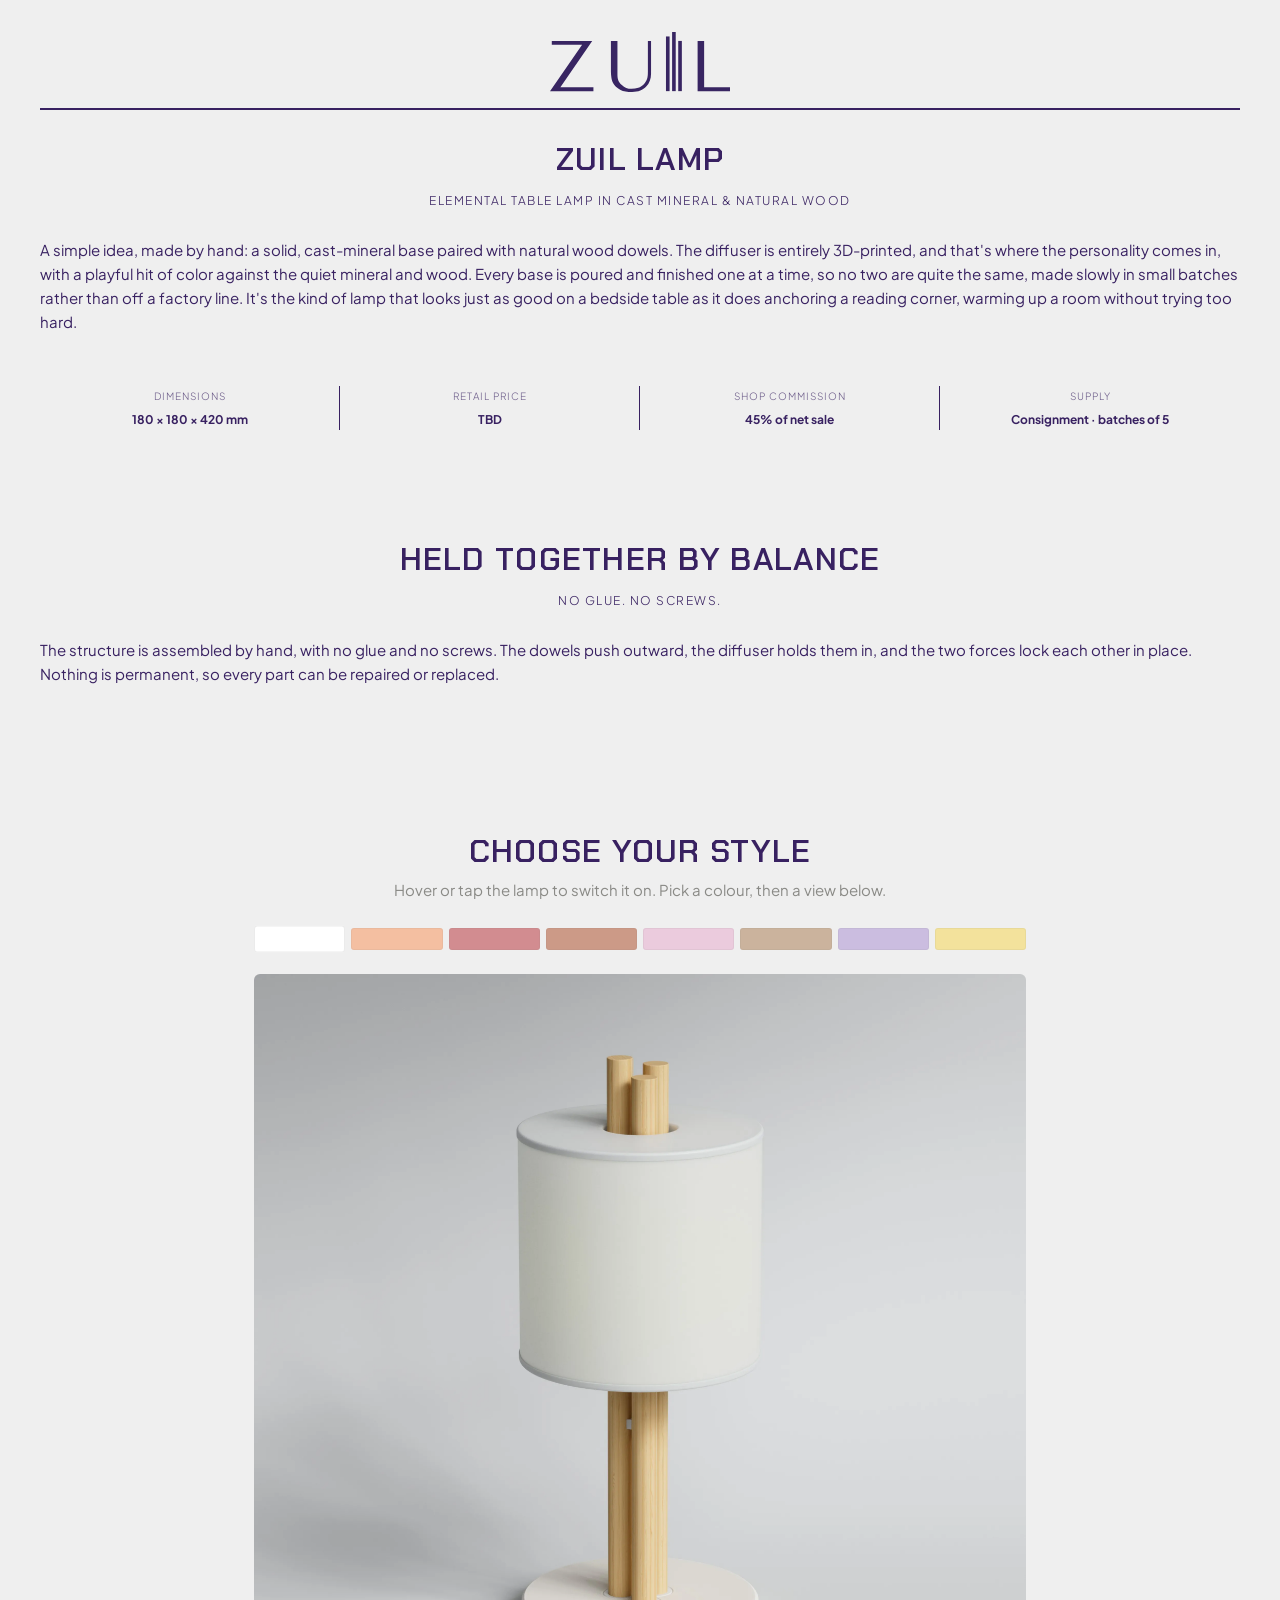
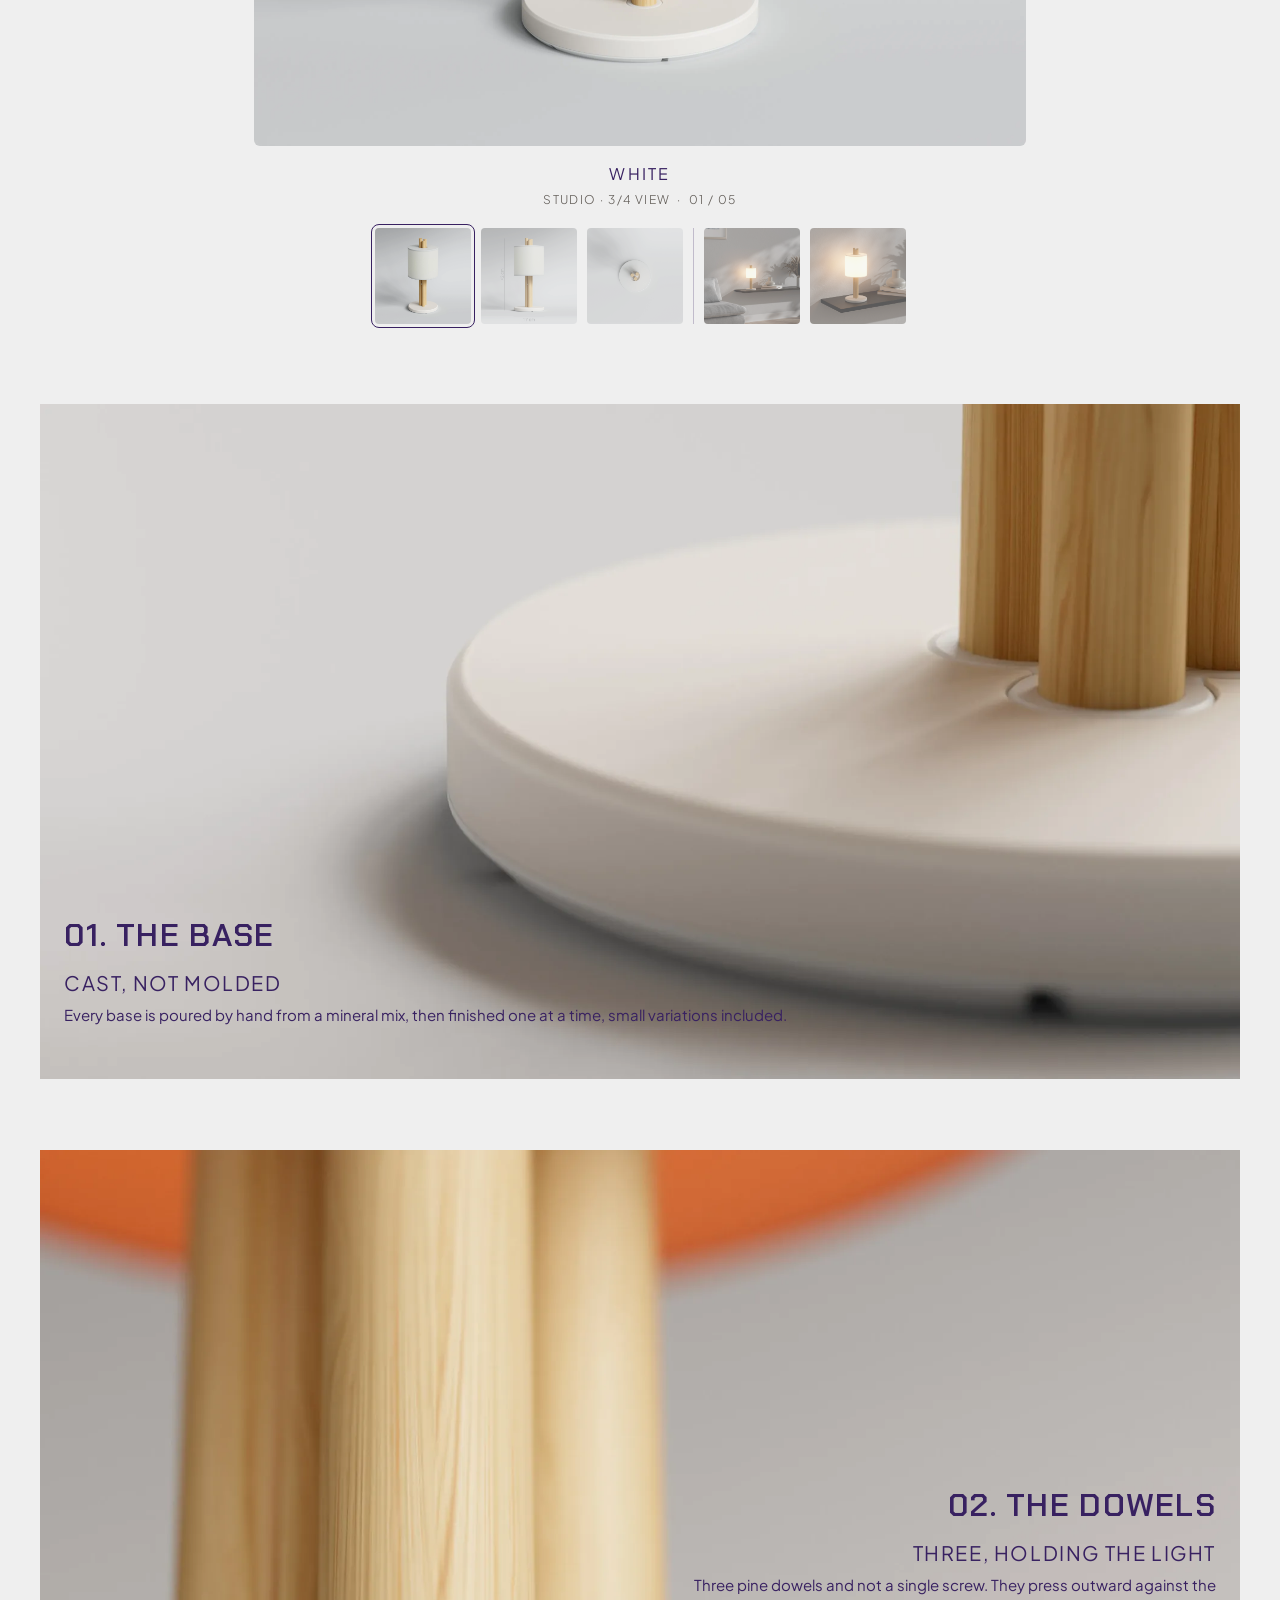
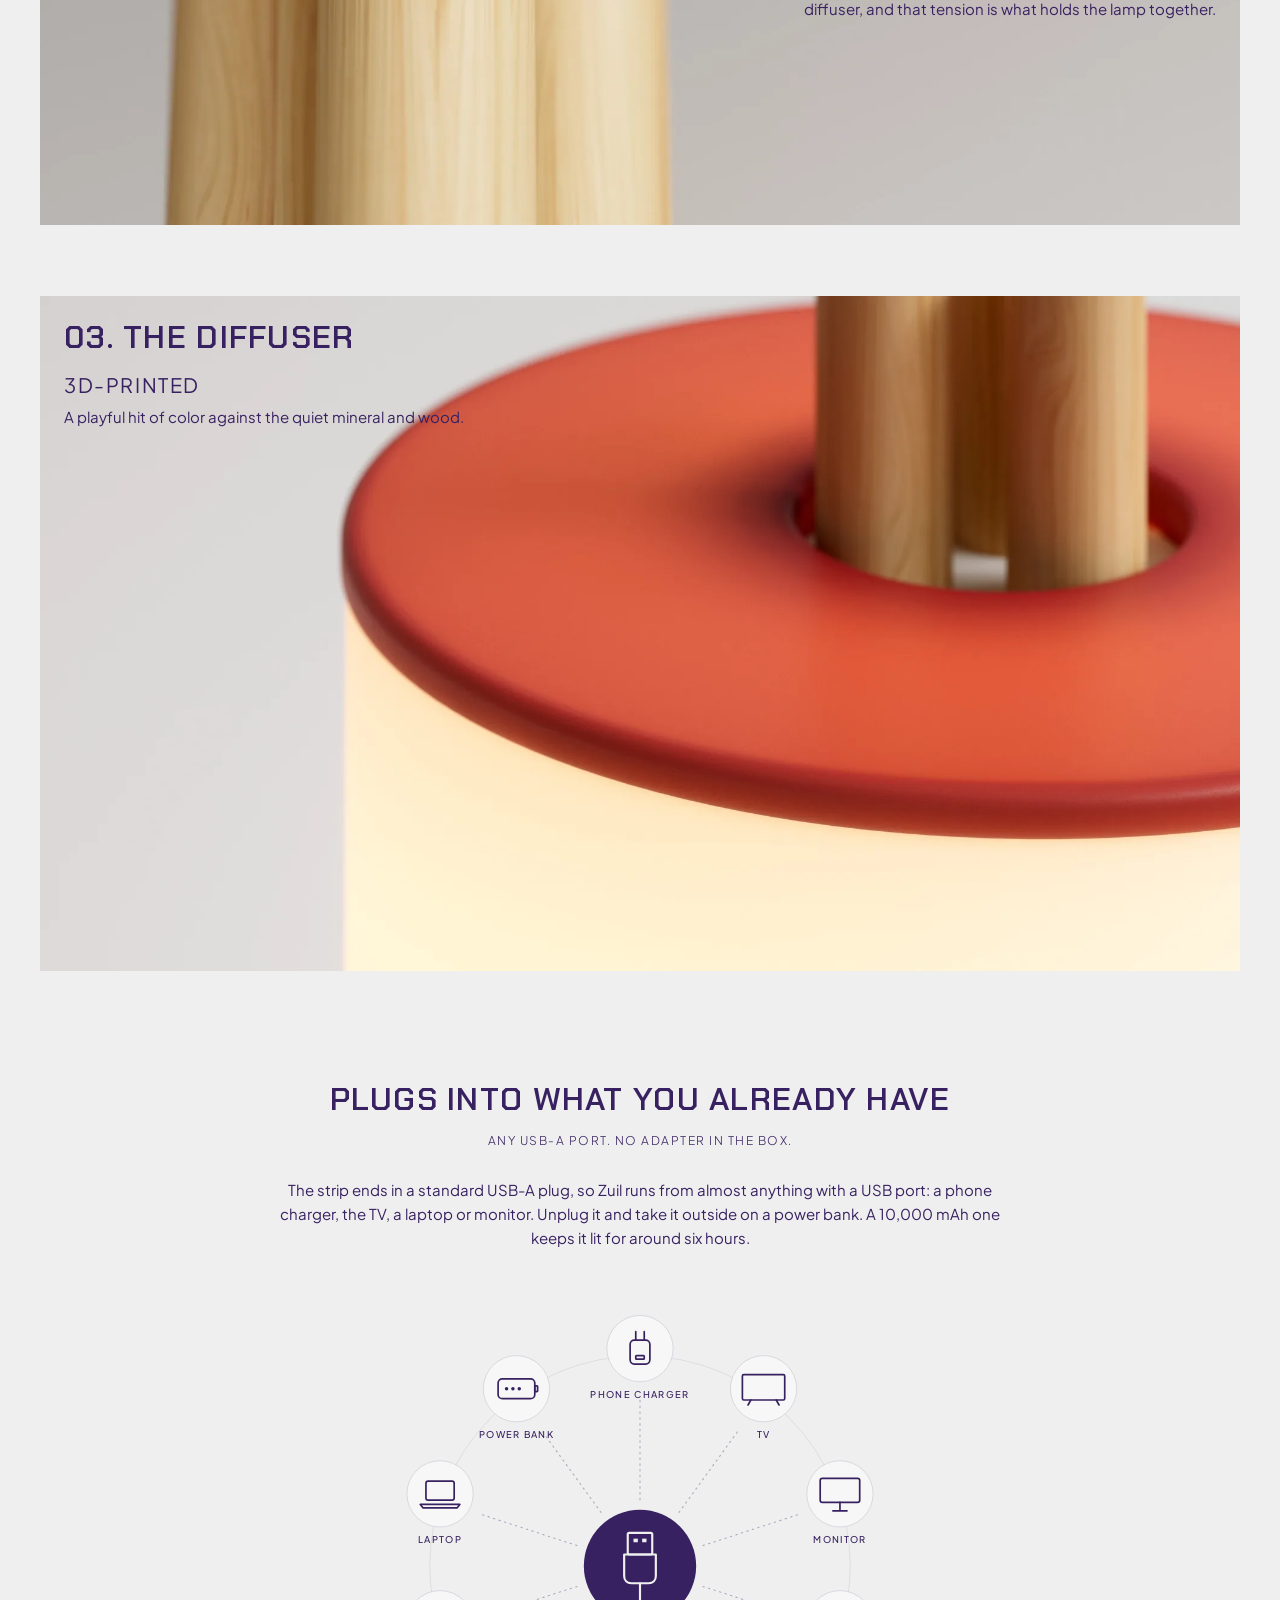
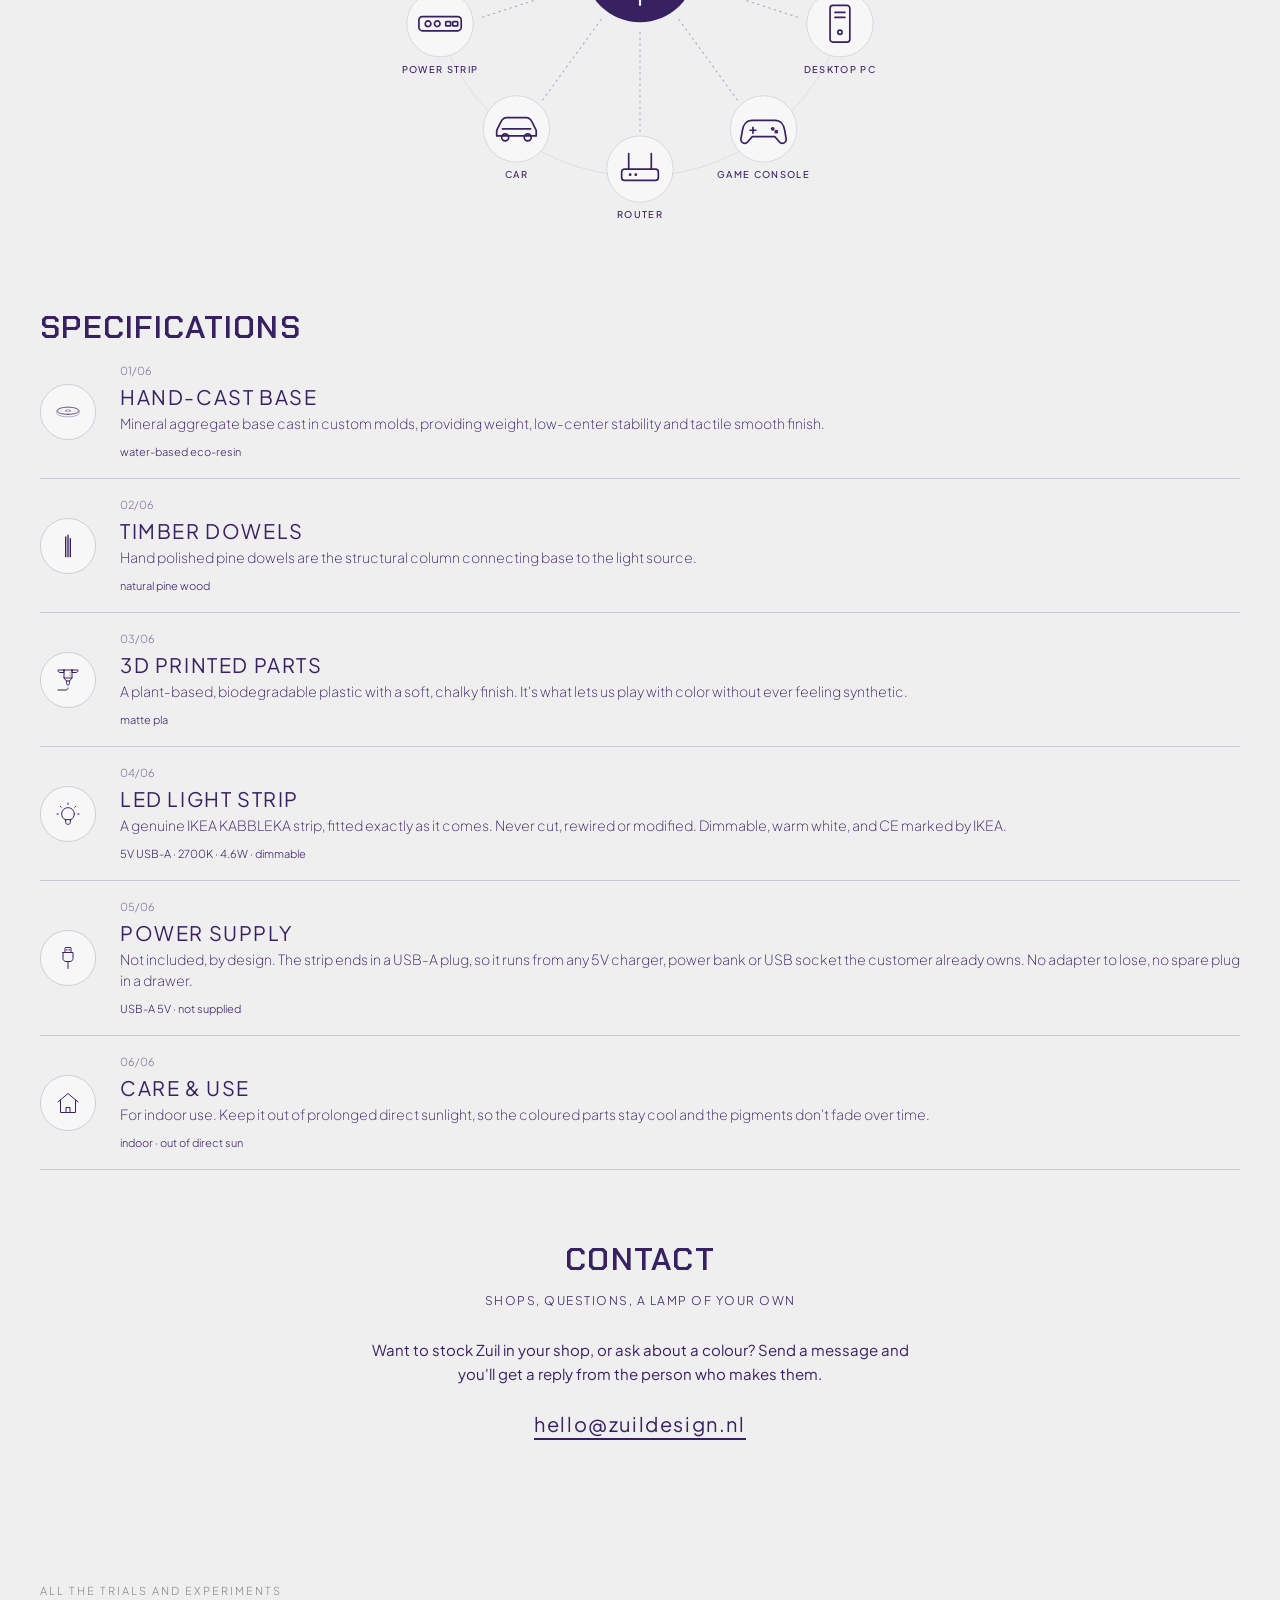
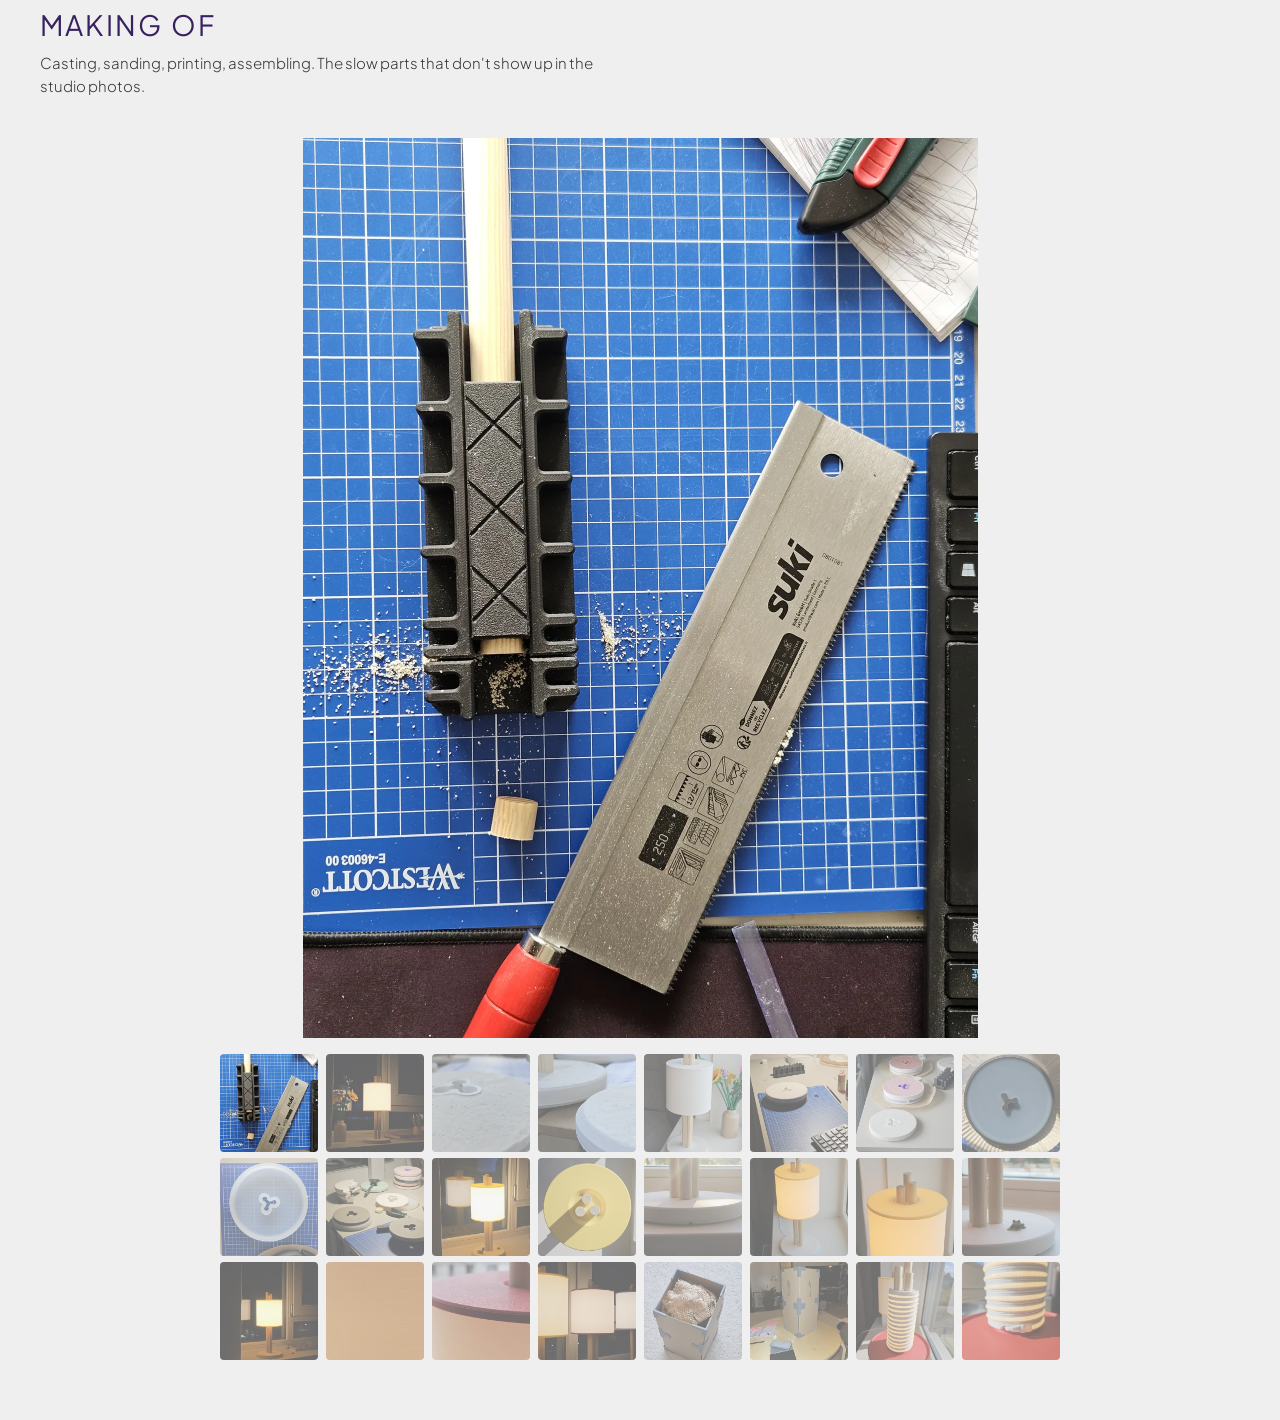
==== commit 367a28de: "Add power sources block above Specifications and icons to spec rows Co-Authored-By: Claude Opus 5.5 " ====
--- a/index.html
+++ b/index.html
@@ -12,7 +12,7 @@
 <link rel="preconnect" href="https://fonts.googleapis.com">
 <link rel="preconnect" href="https://fonts.gstatic.com" crossorigin>
 <link rel="stylesheet" href="https://fonts.googleapis.com/css2?family=Chakra+Petch:wght@600&family=Plus+Jakarta+Sans:wght@300;400;500;700&display=swap">
-<link rel="stylesheet" href="css/zuil.css?v=3">
+<link rel="stylesheet" href="css/zuil.css?v=4">
 </head>
 <body>
 <div class="zuil-editorial-page-1-2"><div class="zuil-editorial-container-1-2"><div class="zuil-nav-1-2"><img src="assets/zuil-logo-purple.svg" alt="" class="image"></div><div class="zuil-hero-section-1-2"><div class="zuil-hero-header-wrap is-centered"><div><h1 class="zuil-hero-title-1-2-3">Zuil Lamp</h1></div><div class="zuil-hero-sub-1-2-3 is-centered-text">Elemental Table Lamp in Cast Mineral &amp; Natural Wood</div></div><p class="zuil-hero-paragraph-1-2-3">A simple idea, made by hand: a solid, cast-mineral base paired with natural wood dowels. The diffuser is entirely 3D-printed, and that's where the personality comes in, with a playful hit of color against the quiet mineral and wood. Every base is poured and finished one at a time, so no two are quite the same, made slowly in small batches rather than off a factory line. It's the kind of lamp that looks just as good on a bedside table as it does anchoring a reading corner, warming up a room without trying too hard.</p><div class="zuil-spec-bar-1-2"><div class="zuil-spec-item-1-2"><span class="zuil-spec-label-1-2">Dimensions</span> <span class="zuil-spec-val">180 × 180 × 420 mm</span></div><div class="zuil-spec-item-1-2"><span class="zuil-spec-label-1-2">Retail Price</span> <span class="zuil-spec-val">TBD</span></div><div class="zuil-spec-item-1-2"><span class="zuil-spec-label-1-2">Shop Commission</span> <span class="zuil-spec-val">45% of net sale</span></div><div class="zuil-spec-item-1-2"><span class="zuil-spec-label-1-2">Supply</span> <span class="zuil-spec-val">Consignment · batches of 5</span></div></div></div><div class="zuil-statement-section"><div class="zuil-hero-header-wrap is-centered"><h2 class="zuil-hero-title-1-2-3">Held together by balance</h2><div class="zuil-hero-sub-1-2-3 is-centered-text">No glue. No screws.</div></div><p class="zuil-hero-paragraph-1-2-3">The structure is assembled by hand, with no glue and no screws. The dowels push outward, the diffuser holds them in, and the two forces lock each other in place. Nothing is permanent, so every part can be repaired or replaced.</p></div><div class="w-embed w-script"><div class="lamp-selector-wrap">
@@ -151,7 +151,7 @@
   render();
   preload(cur.color);
 })();
-</script></div><div class="zuil-story-section"><div class="zuil-story-panel"><img src="assets/story/01-the_base.webp" alt="" class="zuil-story-media"><div class="zuil-story-text"><div class="zuil-hero-title-1-2-3">01. The Base</div><h3 class="zuil-row-title-1-2">Cast, not molded</h3><p class="zuil-hero-paragraph-1-2-3">Every base is poured by hand from a mineral mix, then finished one at a time, small variations included.</p></div></div><div class="zuil-story-panel zuil-story-panel-right"><img src="assets/story/02-the_dowels.webp" alt="" class="zuil-story-media"><div class="zuil-story-text zuil-story-text-right"><div class="zuil-hero-title-1-2-3 is-right mobile-left">02. The Dowels</div><h3 class="zuil-row-title-1-2">Three, holding the light</h3><p class="zuil-hero-paragraph-1-2-3 is-half-right">Three pine dowels and not a single screw. They press outward against the diffuser, and that tension is what holds the lamp together.</p></div></div><div class="zuil-story-panel"><img src="assets/story/03-the_diffuser.webp" alt="" class="zuil-story-media"><div class="zuil-story-text zuil-story-text-top"><div class="zuil-hero-title-1-2-3">03. The Diffuser</div><h3 class="zuil-row-title-1-2">3D-printed</h3><p class="zuil-hero-paragraph-1-2-3">A playful hit of color against the quiet mineral and wood.</p></div></div></div><div class="zuil-hero-title-1-2-3">Specifications</div><div class="zuil-details-list-1-2"><div class="zuil-detail-row-1-2"><div class="zuil-row-num-1-2">01/06</div><div class="zuil-row-title-1-2">Hand-Cast Base</div><div class="zuil-row-desc-1-2">Mineral aggregate base cast in custom molds, providing weight, low-center stability and tactile smooth finish.</div><div class="zuil-row-spec-1-2">water-based eco-resin</div></div><div class="zuil-detail-row-1-2"><div class="zuil-row-num-1-2">02/06</div><div class="zuil-row-title-1-2">Timber Dowels</div><div class="zuil-row-desc-1-2">Hand polished pine dowels are the structural column connecting base to the light source.</div><div class="zuil-row-spec-1-2">natural pine wood</div></div><div class="zuil-detail-row-1-2"><div class="zuil-row-num-1-2">03/06</div><div class="zuil-row-title-1-2">3D Printed parts</div><div class="zuil-row-desc-1-2">A plant-based, biodegradable plastic with a soft, chalky finish. It's what lets us play with color without ever feeling synthetic.</div><div class="zuil-row-spec-1-2">matte pla</div></div><div class="zuil-detail-row-1-2"><div class="zuil-row-num-1-2">04/06</div><div class="zuil-row-title-1-2">LED light strip</div><div class="zuil-row-desc-1-2">A genuine IKEA KABBLEKA strip, fitted exactly as it comes. Never cut, rewired or modified. Dimmable, warm white, and CE marked by IKEA.</div><div class="zuil-row-spec-1-2">5V USB-A · 2700K · 4.6W · dimmable</div></div><div class="zuil-detail-row-1-2"><div class="zuil-row-num-1-2"><div>05/06</div></div><div class="zuil-row-title-1-2"><div>Power supply</div></div><div class="zuil-row-desc-1-2"><div>Not included, by design. The strip ends in a USB-A plug, so it runs from any 5V charger, power bank or USB socket the customer already owns. No adapter to lose, no spare plug in a drawer.</div></div><div class="zuil-row-spec-1-2"><div>USB-A 5V · not supplied</div></div></div><div class="zuil-detail-row-1-2"><div class="zuil-row-num-1-2">06/06</div><div class="zuil-row-title-1-2">Care &amp; use</div><div class="zuil-row-desc-1-2">For indoor use. Keep it out of prolonged direct sunlight, so the coloured parts stay cool and the pigments don't fade over time.</div><div class="zuil-row-spec-1-2">indoor · out of direct sun</div></div></div><div class="zuil-contact-section" id="contact"><div class="zuil-hero-header-wrap is-centered"><h2 class="zuil-hero-title-1-2-3">Contact</h2><div class="zuil-hero-sub-1-2-3 is-centered-text">Shops, questions, a lamp of your own</div></div><p class="zuil-hero-paragraph-1-2-3 zuil-contact-text">Want to stock Zuil in your shop, or ask about a colour? Send a message and you'll get a reply from the person who makes them.</p><a class="zuil-contact-link" href="mailto:hello@zuildesign.nl">hello@zuildesign.nl</a></div><div class="zuil-making-section"><div class="zuil-making-head"><div class="zuil-making-kicker">ALL THE TRIALS AND EXPERIMENTS</div><h2 class="zuil-making-title">Making of</h2><p class="zuil-making-desc">Casting, sanding, printing, assembling. The slow parts that don't show up in the studio photos.</p></div><div class="zuil-making-stage"><img src="assets/making/20260923_150925.webp" alt="Zuil lamp, making of" class="zuil-making-stage-img"></div><div class="zuil-making-grid"><div class="zuil-making-item"><img src="assets/making/thumb/20260923_150925.webp" data-full="assets/making/20260923_150925.webp" loading="lazy" alt="Zuil lamp, making of" class="zuil-making-img"></div><div class="zuil-making-item"><img src="assets/making/thumb/20260826_213608.webp" data-full="assets/making/20260826_213608.webp" loading="lazy" alt="Zuil lamp, making of" class="zuil-making-img"></div><div class="zuil-making-item"><img src="assets/making/thumb/20260826_181526.webp" data-full="assets/making/20260826_181526.webp" loading="lazy" alt="Zuil lamp, making of" class="zuil-making-img"></div><div class="zuil-making-item"><img src="assets/making/thumb/20260826_181658.webp" data-full="assets/making/20260826_181658.webp" loading="lazy" alt="Zuil lamp, making of" class="zuil-making-img"></div><div class="zuil-making-item"><img src="assets/making/thumb/20260827_082022.webp" data-full="assets/making/20260827_082022.webp" loading="lazy" alt="Zuil lamp, making of" class="zuil-making-img"></div><div class="zuil-making-item"><img src="assets/making/thumb/20260901_232814.webp" data-full="assets/making/20260901_232814.webp" loading="lazy" alt="Zuil lamp, making of" class="zuil-making-img"></div><div class="zuil-making-item"><img src="assets/making/thumb/20260902_145602.webp" data-full="assets/making/20260902_145602.webp" loading="lazy" alt="Zuil lamp, making of" class="zuil-making-img"></div><div class="zuil-making-item"><img src="assets/making/thumb/20260906_104153.webp" data-full="assets/making/20260906_104153.webp" loading="lazy" alt="Zuil lamp, making of" class="zuil-making-img"></div><div class="zuil-making-item"><img src="assets/making/thumb/20260906_134107.webp" data-full="assets/making/20260906_134107.webp" loading="lazy" alt="Zuil lamp, making of" class="zuil-making-img"></div><div class="zuil-making-item"><img src="assets/making/thumb/20260911_203028.webp" data-full="assets/making/20260911_203028.webp" loading="lazy" alt="Zuil lamp, making of" class="zuil-making-img"></div><div class="zuil-making-item"><img src="assets/making/thumb/20260914_215119.webp" data-full="assets/making/20260914_215119.webp" loading="lazy" alt="Zuil lamp, making of" class="zuil-making-img"></div><div class="zuil-making-item"><img src="assets/making/thumb/20260915_093951.webp" data-full="assets/making/20260915_093951.webp" loading="lazy" alt="Zuil lamp, making of" class="zuil-making-img"></div><div class="zuil-making-item"><img src="assets/making/thumb/20260916_190447.webp" data-full="assets/making/20260916_190447.webp" loading="lazy" alt="Zuil lamp, making of" class="zuil-making-img"></div><div class="zuil-making-item"><img src="assets/making/thumb/20260916_190635.webp" data-full="assets/making/20260916_190635.webp" loading="lazy" alt="Zuil lamp, making of" class="zuil-making-img"></div><div class="zuil-making-item"><img src="assets/making/thumb/20260916_190700.webp" data-full="assets/making/20260916_190700.webp" loading="lazy" alt="Zuil lamp, making of" class="zuil-making-img"></div><div class="zuil-making-item"><img src="assets/making/thumb/20260916_191316.webp" data-full="assets/making/20260916_191316.webp" loading="lazy" alt="Zuil lamp, making of" class="zuil-making-img"></div><div class="zuil-making-item"><img src="assets/making/thumb/20260916_210843.webp" data-full="assets/making/20260916_210843.webp" loading="lazy" alt="Zuil lamp, making of" class="zuil-making-img"></div><div class="zuil-making-item"><img src="assets/making/thumb/20260923_160315.webp" data-full="assets/making/20260923_160315.webp" loading="lazy" alt="Zuil lamp, making of" class="zuil-making-img"></div><div class="zuil-making-item"><img src="assets/making/thumb/20260923_160323.webp" data-full="assets/making/20260923_160323.webp" loading="lazy" alt="Zuil lamp, making of" class="zuil-making-img"></div><div class="zuil-making-item"><img src="assets/making/thumb/20260928_220133.webp" data-full="assets/making/20260928_220133.webp" loading="lazy" alt="Zuil lamp, making of" class="zuil-making-img"></div><div class="zuil-making-item"><img src="assets/making/thumb/20261002_173106.webp" data-full="assets/making/20261002_173106.webp" loading="lazy" alt="Zuil lamp, making of" class="zuil-making-img"></div><div class="zuil-making-item"><img src="assets/making/thumb/20261003_202859.webp" data-full="assets/making/20261003_202859.webp" loading="lazy" alt="Zuil lamp, making of" class="zuil-making-img"></div><div class="zuil-making-item"><img src="assets/making/thumb/20261008_110548.webp" data-full="assets/making/20261008_110548.webp" loading="lazy" alt="Zuil lamp, making of" class="zuil-making-img"></div><div class="zuil-making-item"><img src="assets/making/thumb/20261008_110602.webp" data-full="assets/making/20261008_110602.webp" loading="lazy" alt="Zuil lamp, making of" class="zuil-making-img"></div></div><div class="w-embed w-script"><script>
+</script></div><div class="zuil-story-section"><div class="zuil-story-panel"><img src="assets/story/01-the_base.webp" alt="" class="zuil-story-media"><div class="zuil-story-text"><div class="zuil-hero-title-1-2-3">01. The Base</div><h3 class="zuil-row-title-1-2">Cast, not molded</h3><p class="zuil-hero-paragraph-1-2-3">Every base is poured by hand from a mineral mix, then finished one at a time, small variations included.</p></div></div><div class="zuil-story-panel zuil-story-panel-right"><img src="assets/story/02-the_dowels.webp" alt="" class="zuil-story-media"><div class="zuil-story-text zuil-story-text-right"><div class="zuil-hero-title-1-2-3 is-right mobile-left">02. The Dowels</div><h3 class="zuil-row-title-1-2">Three, holding the light</h3><p class="zuil-hero-paragraph-1-2-3 is-half-right">Three pine dowels and not a single screw. They press outward against the diffuser, and that tension is what holds the lamp together.</p></div></div><div class="zuil-story-panel"><img src="assets/story/03-the_diffuser.webp" alt="" class="zuil-story-media"><div class="zuil-story-text zuil-story-text-top"><div class="zuil-hero-title-1-2-3">03. The Diffuser</div><h3 class="zuil-row-title-1-2">3D-printed</h3><p class="zuil-hero-paragraph-1-2-3">A playful hit of color against the quiet mineral and wood.</p></div></div></div><div class="zuil-power-section" id="power"><div class="zuil-hero-header-wrap is-centered"><h2 class="zuil-hero-title-1-2-3">Plugs into what you already have</h2><div class="zuil-hero-sub-1-2-3 is-centered-text">Any USB-A port. No adapter in the box.</div></div><p class="zuil-hero-paragraph-1-2-3 zuil-power-text">The strip ends in a standard USB-A plug, so Zuil runs from almost anything with a USB port: a phone charger, the TV, a laptop or monitor. Unplug it and take it outside on a power bank. A 10,000 mAh one keeps it lit for around six hours.</p><div class="zuil-power-illo"><svg xmlns="http://www.w3.org/2000/svg" viewBox="0 0 800 800" role="img" aria-labelledby="usb-illo-t" class="zuil-power-svg"><title id="usb-illo-t">One USB-A plug, many power sources: phone charger, TV, power bank, laptop, monitor, power strip, desktop PC, game console, car and router</title><style>.usb-lbl{font-family:"Plus Jakarta Sans",Arial,sans-serif;font-weight:500;font-size:13px;letter-spacing:.14em;fill:#382161}</style><circle cx="400" cy="400" r="292" fill="none" stroke="#382161" stroke-opacity=".12"/><line x1="400.0" y1="308.0" x2="400.0" y2="164.0" stroke="#382161" stroke-opacity=".35" stroke-width="1.5" stroke-dasharray="2 6" stroke-linecap="round"/><line x1="454.1" y1="325.6" x2="538.7" y2="209.1" stroke="#382161" stroke-opacity=".35" stroke-width="1.5" stroke-dasharray="2 6" stroke-linecap="round"/><line x1="487.5" y1="371.6" x2="624.4" y2="327.1" stroke="#382161" stroke-opacity=".35" stroke-width="1.5" stroke-dasharray="2 6" stroke-linecap="round"/><line x1="487.5" y1="428.4" x2="624.4" y2="472.9" stroke="#382161" stroke-opacity=".35" stroke-width="1.5" stroke-dasharray="2 6" stroke-linecap="round"/><line x1="454.1" y1="474.4" x2="538.7" y2="590.9" stroke="#382161" stroke-opacity=".35" stroke-width="1.5" stroke-dasharray="2 6" stroke-linecap="round"/><line x1="400.0" y1="492.0" x2="400.0" y2="636.0" stroke="#382161" stroke-opacity=".35" stroke-width="1.5" stroke-dasharray="2 6" stroke-linecap="round"/><line x1="345.9" y1="474.4" x2="261.3" y2="590.9" stroke="#382161" stroke-opacity=".35" stroke-width="1.5" stroke-dasharray="2 6" stroke-linecap="round"/><line x1="312.5" y1="428.4" x2="175.6" y2="472.9" stroke="#382161" stroke-opacity=".35" stroke-width="1.5" stroke-dasharray="2 6" stroke-linecap="round"/><line x1="312.5" y1="371.6" x2="175.6" y2="327.1" stroke="#382161" stroke-opacity=".35" stroke-width="1.5" stroke-dasharray="2 6" stroke-linecap="round"/><line x1="345.9" y1="325.6" x2="261.3" y2="209.1" stroke="#382161" stroke-opacity=".35" stroke-width="1.5" stroke-dasharray="2 6" stroke-linecap="round"/><g transform="translate(400.0 98.0)"><circle r="46" fill="#F7F7F7" stroke="#382161" stroke-opacity=".18"/><g fill="none" stroke="#382161" stroke-width="2.4" stroke-linecap="round" stroke-linejoin="round" transform="scale(.98)"><rect x="-14" y="-12" width="28" height="34" rx="6"/><path d="M-6 -12v-12M6 -12v-12"/><rect x="-6" y="10" width="12" height="5" rx="1"/></g></g><text x="400.0" y="166.0" text-anchor="middle" class="usb-lbl">PHONE CHARGER</text><g transform="translate(571.6 153.8)"><circle r="46" fill="#F7F7F7" stroke="#382161" stroke-opacity=".18"/><g fill="none" stroke="#382161" stroke-width="2.4" stroke-linecap="round" stroke-linejoin="round" transform="scale(.98)"><rect x="-30" y="-20" width="60" height="36" rx="2"/><path d="M-18 16l-4 7M18 16l4 7"/></g></g><text x="571.6" y="221.8" text-anchor="middle" class="usb-lbl">TV</text><g transform="translate(677.7 299.8)"><circle r="46" fill="#F7F7F7" stroke="#382161" stroke-opacity=".18"/><g fill="none" stroke="#382161" stroke-width="2.4" stroke-linecap="round" stroke-linejoin="round" transform="scale(.98)"><rect x="-28" y="-22" width="56" height="34" rx="3"/><path d="M0 12v10M-10 24h20"/></g></g><text x="677.7" y="367.8" text-anchor="middle" class="usb-lbl">MONITOR</text><g transform="translate(677.7 480.2)"><circle r="46" fill="#F7F7F7" stroke="#382161" stroke-opacity=".18"/><g fill="none" stroke="#382161" stroke-width="2.4" stroke-linecap="round" stroke-linejoin="round" transform="scale(.98)"><rect x="-14" y="-26" width="28" height="52" rx="4"/><path d="M-7 -16h14M-7 -9h14"/><circle cx="0" cy="12" r="3"/></g></g><text x="677.7" y="548.2" text-anchor="middle" class="usb-lbl">DESKTOP PC</text><g transform="translate(571.6 626.2)"><circle r="46" fill="#F7F7F7" stroke="#382161" stroke-opacity=".18"/><g fill="none" stroke="#382161" stroke-width="2.4" stroke-linecap="round" stroke-linejoin="round" transform="scale(.98)"><path d="M-16 -12h32c8 0 13 6 14 14l2 12c1 6-6 9-10 4l-6-7h-32l-6 7c-4 5-11 2-10-4l2-12c1-8 6-14 14-14z"/><path d="M-15 -2v8M-19 2h8"/><circle cx="13" cy="0" r="1.5"/><circle cx="18" cy="4" r="1.5"/></g></g><text x="571.6" y="694.2" text-anchor="middle" class="usb-lbl">GAME CONSOLE</text><g transform="translate(400.0 682.0)"><circle r="46" fill="#F7F7F7" stroke="#382161" stroke-opacity=".18"/><g fill="none" stroke="#382161" stroke-width="2.4" stroke-linecap="round" stroke-linejoin="round" transform="scale(.98)"><rect x="-26" y="0" width="52" height="16" rx="4"/><path d="M-16 0v-22M16 0v-22"/><path d="M-14 8h0M-6 8h0" stroke-width="4"/></g></g><text x="400.0" y="750.0" text-anchor="middle" class="usb-lbl">ROUTER</text><g transform="translate(228.4 626.2)"><circle r="46" fill="#F7F7F7" stroke="#382161" stroke-opacity=".18"/><g fill="none" stroke="#382161" stroke-width="2.4" stroke-linecap="round" stroke-linejoin="round" transform="scale(.98)"><path d="M-28 10v-8l6-12c2-4 4-6 8-6h28c4 0 6 2 8 6l6 12v8z"/><path d="M-20 0h40"/><circle cx="-16" cy="12" r="5"/><circle cx="16" cy="12" r="5"/></g></g><text x="228.4" y="694.2" text-anchor="middle" class="usb-lbl">CAR</text><g transform="translate(122.3 480.2)"><circle r="46" fill="#F7F7F7" stroke="#382161" stroke-opacity=".18"/><g fill="none" stroke="#382161" stroke-width="2.4" stroke-linecap="round" stroke-linejoin="round" transform="scale(.98)"><rect x="-30" y="-10" width="60" height="20" rx="5"/><circle cx="-17" cy="0" r="4"/><circle cx="-4" cy="0" r="4"/><rect x="8" y="-3" width="7" height="6" rx="1"/><rect x="18" y="-3" width="7" height="6" rx="1"/></g></g><text x="122.3" y="548.2" text-anchor="middle" class="usb-lbl">POWER STRIP</text><g transform="translate(122.3 299.8)"><circle r="46" fill="#F7F7F7" stroke="#382161" stroke-opacity=".18"/><g fill="none" stroke="#382161" stroke-width="2.4" stroke-linecap="round" stroke-linejoin="round" transform="scale(.98)"><rect x="-20" y="-18" width="40" height="27" rx="3"/><path d="M-28 15h56l-4 5h-48z"/></g></g><text x="122.3" y="367.8" text-anchor="middle" class="usb-lbl">LAPTOP</text><g transform="translate(228.4 153.8)"><circle r="46" fill="#F7F7F7" stroke="#382161" stroke-opacity=".18"/><g fill="none" stroke="#382161" stroke-width="2.4" stroke-linecap="round" stroke-linejoin="round" transform="scale(.98)"><rect x="-26" y="-14" width="52" height="28" rx="6"/><path d="M-14 0h0M-5 0h0M4 0h0" stroke-width="5"/><rect x="26" y="-4" width="4" height="8" rx="1"/></g></g><text x="228.4" y="221.8" text-anchor="middle" class="usb-lbl">POWER BANK</text><g transform="translate(400 400)"><circle r="78" fill="#382161"/><g fill="none" stroke="#EFEFEF" stroke-width="3" stroke-linejoin="round" stroke-linecap="round"><rect x="-17" y="-46" width="34" height="30" rx="2"/><rect x="-9" y="-38" width="6" height="5" fill="#EFEFEF" stroke="none"/><rect x="3" y="-38" width="6" height="5" fill="#EFEFEF" stroke="none"/><path d="M-22 -16h44v30c0 6-4 10-10 10h-24c-6 0-10-4-10-10z"/><path d="M0 24c0 14 0 18 0 30"/></g></g></svg></div></div><div class="zuil-hero-title-1-2-3">Specifications</div><div class="zuil-details-list-1-2"><div class="zuil-detail-row-1-2 has-icon"><img src="assets/icons/base.svg" alt="" class="zuil-row-icon" width="56" height="56"><div class="zuil-row-text"><div class="zuil-row-num-1-2">01/06</div><div class="zuil-row-title-1-2">Hand-Cast Base</div><div class="zuil-row-desc-1-2">Mineral aggregate base cast in custom molds, providing weight, low-center stability and tactile smooth finish.</div><div class="zuil-row-spec-1-2">water-based eco-resin</div></div></div><div class="zuil-detail-row-1-2 has-icon"><img src="assets/icons/dowels.svg" alt="" class="zuil-row-icon" width="56" height="56"><div class="zuil-row-text"><div class="zuil-row-num-1-2">02/06</div><div class="zuil-row-title-1-2">Timber Dowels</div><div class="zuil-row-desc-1-2">Hand polished pine dowels are the structural column connecting base to the light source.</div><div class="zuil-row-spec-1-2">natural pine wood</div></div></div><div class="zuil-detail-row-1-2 has-icon"><img src="assets/icons/printed.svg" alt="" class="zuil-row-icon" width="56" height="56"><div class="zuil-row-text"><div class="zuil-row-num-1-2">03/06</div><div class="zuil-row-title-1-2">3D Printed parts</div><div class="zuil-row-desc-1-2">A plant-based, biodegradable plastic with a soft, chalky finish. It's what lets us play with color without ever feeling synthetic.</div><div class="zuil-row-spec-1-2">matte pla</div></div></div><div class="zuil-detail-row-1-2 has-icon"><img src="assets/icons/led.svg" alt="" class="zuil-row-icon" width="56" height="56"><div class="zuil-row-text"><div class="zuil-row-num-1-2">04/06</div><div class="zuil-row-title-1-2">LED light strip</div><div class="zuil-row-desc-1-2">A genuine IKEA KABBLEKA strip, fitted exactly as it comes. Never cut, rewired or modified. Dimmable, warm white, and CE marked by IKEA.</div><div class="zuil-row-spec-1-2">5V USB-A · 2700K · 4.6W · dimmable</div></div></div><div class="zuil-detail-row-1-2 has-icon"><img src="assets/icons/power.svg" alt="" class="zuil-row-icon" width="56" height="56"><div class="zuil-row-text"><div class="zuil-row-num-1-2"><div>05/06</div></div><div class="zuil-row-title-1-2"><div>Power supply</div></div><div class="zuil-row-desc-1-2"><div>Not included, by design. The strip ends in a USB-A plug, so it runs from any 5V charger, power bank or USB socket the customer already owns. No adapter to lose, no spare plug in a drawer.</div></div><div class="zuil-row-spec-1-2"><div>USB-A 5V · not supplied</div></div></div></div><div class="zuil-detail-row-1-2 has-icon"><img src="assets/icons/care.svg" alt="" class="zuil-row-icon" width="56" height="56"><div class="zuil-row-text"><div class="zuil-row-num-1-2">06/06</div><div class="zuil-row-title-1-2">Care &amp; use</div><div class="zuil-row-desc-1-2">For indoor use. Keep it out of prolonged direct sunlight, so the coloured parts stay cool and the pigments don't fade over time.</div><div class="zuil-row-spec-1-2">indoor · out of direct sun</div></div></div></div><div class="zuil-contact-section" id="contact"><div class="zuil-hero-header-wrap is-centered"><h2 class="zuil-hero-title-1-2-3">Contact</h2><div class="zuil-hero-sub-1-2-3 is-centered-text">Shops, questions, a lamp of your own</div></div><p class="zuil-hero-paragraph-1-2-3 zuil-contact-text">Want to stock Zuil in your shop, or ask about a colour? Send a message and you'll get a reply from the person who makes them.</p><a class="zuil-contact-link" href="mailto:hello@zuildesign.nl">hello@zuildesign.nl</a></div><div class="zuil-making-section"><div class="zuil-making-head"><div class="zuil-making-kicker">ALL THE TRIALS AND EXPERIMENTS</div><h2 class="zuil-making-title">Making of</h2><p class="zuil-making-desc">Casting, sanding, printing, assembling. The slow parts that don't show up in the studio photos.</p></div><div class="zuil-making-stage"><img src="assets/making/20260923_150925.webp" alt="Zuil lamp, making of" class="zuil-making-stage-img"></div><div class="zuil-making-grid"><div class="zuil-making-item"><img src="assets/making/thumb/20260923_150925.webp" data-full="assets/making/20260923_150925.webp" loading="lazy" alt="Zuil lamp, making of" class="zuil-making-img"></div><div class="zuil-making-item"><img src="assets/making/thumb/20260826_213608.webp" data-full="assets/making/20260826_213608.webp" loading="lazy" alt="Zuil lamp, making of" class="zuil-making-img"></div><div class="zuil-making-item"><img src="assets/making/thumb/20260826_181526.webp" data-full="assets/making/20260826_181526.webp" loading="lazy" alt="Zuil lamp, making of" class="zuil-making-img"></div><div class="zuil-making-item"><img src="assets/making/thumb/20260826_181658.webp" data-full="assets/making/20260826_181658.webp" loading="lazy" alt="Zuil lamp, making of" class="zuil-making-img"></div><div class="zuil-making-item"><img src="assets/making/thumb/20260827_082022.webp" data-full="assets/making/20260827_082022.webp" loading="lazy" alt="Zuil lamp, making of" class="zuil-making-img"></div><div class="zuil-making-item"><img src="assets/making/thumb/20260901_232814.webp" data-full="assets/making/20260901_232814.webp" loading="lazy" alt="Zuil lamp, making of" class="zuil-making-img"></div><div class="zuil-making-item"><img src="assets/making/thumb/20260902_145602.webp" data-full="assets/making/20260902_145602.webp" loading="lazy" alt="Zuil lamp, making of" class="zuil-making-img"></div><div class="zuil-making-item"><img src="assets/making/thumb/20260906_104153.webp" data-full="assets/making/20260906_104153.webp" loading="lazy" alt="Zuil lamp, making of" class="zuil-making-img"></div><div class="zuil-making-item"><img src="assets/making/thumb/20260906_134107.webp" data-full="assets/making/20260906_134107.webp" loading="lazy" alt="Zuil lamp, making of" class="zuil-making-img"></div><div class="zuil-making-item"><img src="assets/making/thumb/20260911_203028.webp" data-full="assets/making/20260911_203028.webp" loading="lazy" alt="Zuil lamp, making of" class="zuil-making-img"></div><div class="zuil-making-item"><img src="assets/making/thumb/20260914_215119.webp" data-full="assets/making/20260914_215119.webp" loading="lazy" alt="Zuil lamp, making of" class="zuil-making-img"></div><div class="zuil-making-item"><img src="assets/making/thumb/20260915_093951.webp" data-full="assets/making/20260915_093951.webp" loading="lazy" alt="Zuil lamp, making of" class="zuil-making-img"></div><div class="zuil-making-item"><img src="assets/making/thumb/20260916_190447.webp" data-full="assets/making/20260916_190447.webp" loading="lazy" alt="Zuil lamp, making of" class="zuil-making-img"></div><div class="zuil-making-item"><img src="assets/making/thumb/20260916_190635.webp" data-full="assets/making/20260916_190635.webp" loading="lazy" alt="Zuil lamp, making of" class="zuil-making-img"></div><div class="zuil-making-item"><img src="assets/making/thumb/20260916_190700.webp" data-full="assets/making/20260916_190700.webp" loading="lazy" alt="Zuil lamp, making of" class="zuil-making-img"></div><div class="zuil-making-item"><img src="assets/making/thumb/20260916_191316.webp" data-full="assets/making/20260916_191316.webp" loading="lazy" alt="Zuil lamp, making of" class="zuil-making-img"></div><div class="zuil-making-item"><img src="assets/making/thumb/20260916_210843.webp" data-full="assets/making/20260916_210843.webp" loading="lazy" alt="Zuil lamp, making of" class="zuil-making-img"></div><div class="zuil-making-item"><img src="assets/making/thumb/20260923_160315.webp" data-full="assets/making/20260923_160315.webp" loading="lazy" alt="Zuil lamp, making of" class="zuil-making-img"></div><div class="zuil-making-item"><img src="assets/making/thumb/20260923_160323.webp" data-full="assets/making/20260923_160323.webp" loading="lazy" alt="Zuil lamp, making of" class="zuil-making-img"></div><div class="zuil-making-item"><img src="assets/making/thumb/20260928_220133.webp" data-full="assets/making/20260928_220133.webp" loading="lazy" alt="Zuil lamp, making of" class="zuil-making-img"></div><div class="zuil-making-item"><img src="assets/making/thumb/20261002_173106.webp" data-full="assets/making/20261002_173106.webp" loading="lazy" alt="Zuil lamp, making of" class="zuil-making-img"></div><div class="zuil-making-item"><img src="assets/making/thumb/20261003_202859.webp" data-full="assets/making/20261003_202859.webp" loading="lazy" alt="Zuil lamp, making of" class="zuil-making-img"></div><div class="zuil-making-item"><img src="assets/making/thumb/20261008_110548.webp" data-full="assets/making/20261008_110548.webp" loading="lazy" alt="Zuil lamp, making of" class="zuil-making-img"></div><div class="zuil-making-item"><img src="assets/making/thumb/20261008_110602.webp" data-full="assets/making/20261008_110602.webp" loading="lazy" alt="Zuil lamp, making of" class="zuil-making-img"></div></div><div class="w-embed w-script"><script>
 (function(){
   function init(){
     var stage = document.querySelector('.zuil-making-stage-img');
--- a/css/zuil.css
+++ b/css/zuil.css
@@ -164,3 +164,24 @@
 .zuil-contact-text { text-align: center; }
 .zuil-contact-link { font-size: 17px; }
 }
+
+/* Power sources block */
+.zuil-power-section { padding: 40px 0px 56px; text-align: center; }
+.zuil-power-text { text-align: center; max-width: 720px; }
+.zuil-power-illo { max-width: 576px; margin: 8px auto 0px; }
+.zuil-power-svg { display: block; width: 100%; height: auto; }
+/* Spec rows with icons */
+.zuil-detail-row-1-2.has-icon { flex-direction: row; align-items: center; gap: 24px; }
+.zuil-row-text { display: flex; flex-direction: column; gap: 6px; flex: 1 1 auto; min-width: 0; }
+.zuil-row-icon { flex: 0 0 56px; width: 56px; height: 56px; display: block; }
+@media screen and (max-width: 767px){
+.zuil-power-text { text-align: center; }
+}
+@media screen and (max-width: 479px){
+.zuil-power-section { padding: 24px 0px 40px; }
+.zuil-detail-row-1-2.has-icon { gap: 14px; align-items: flex-start; }
+.zuil-row-icon { flex-basis: 44px; width: 44px; height: 44px; margin-top: 2px; }
+}
+@media screen and (max-width: 479px){
+.zuil-power-svg .usb-lbl { font-size: 19px; letter-spacing: 0.1em; }
+}
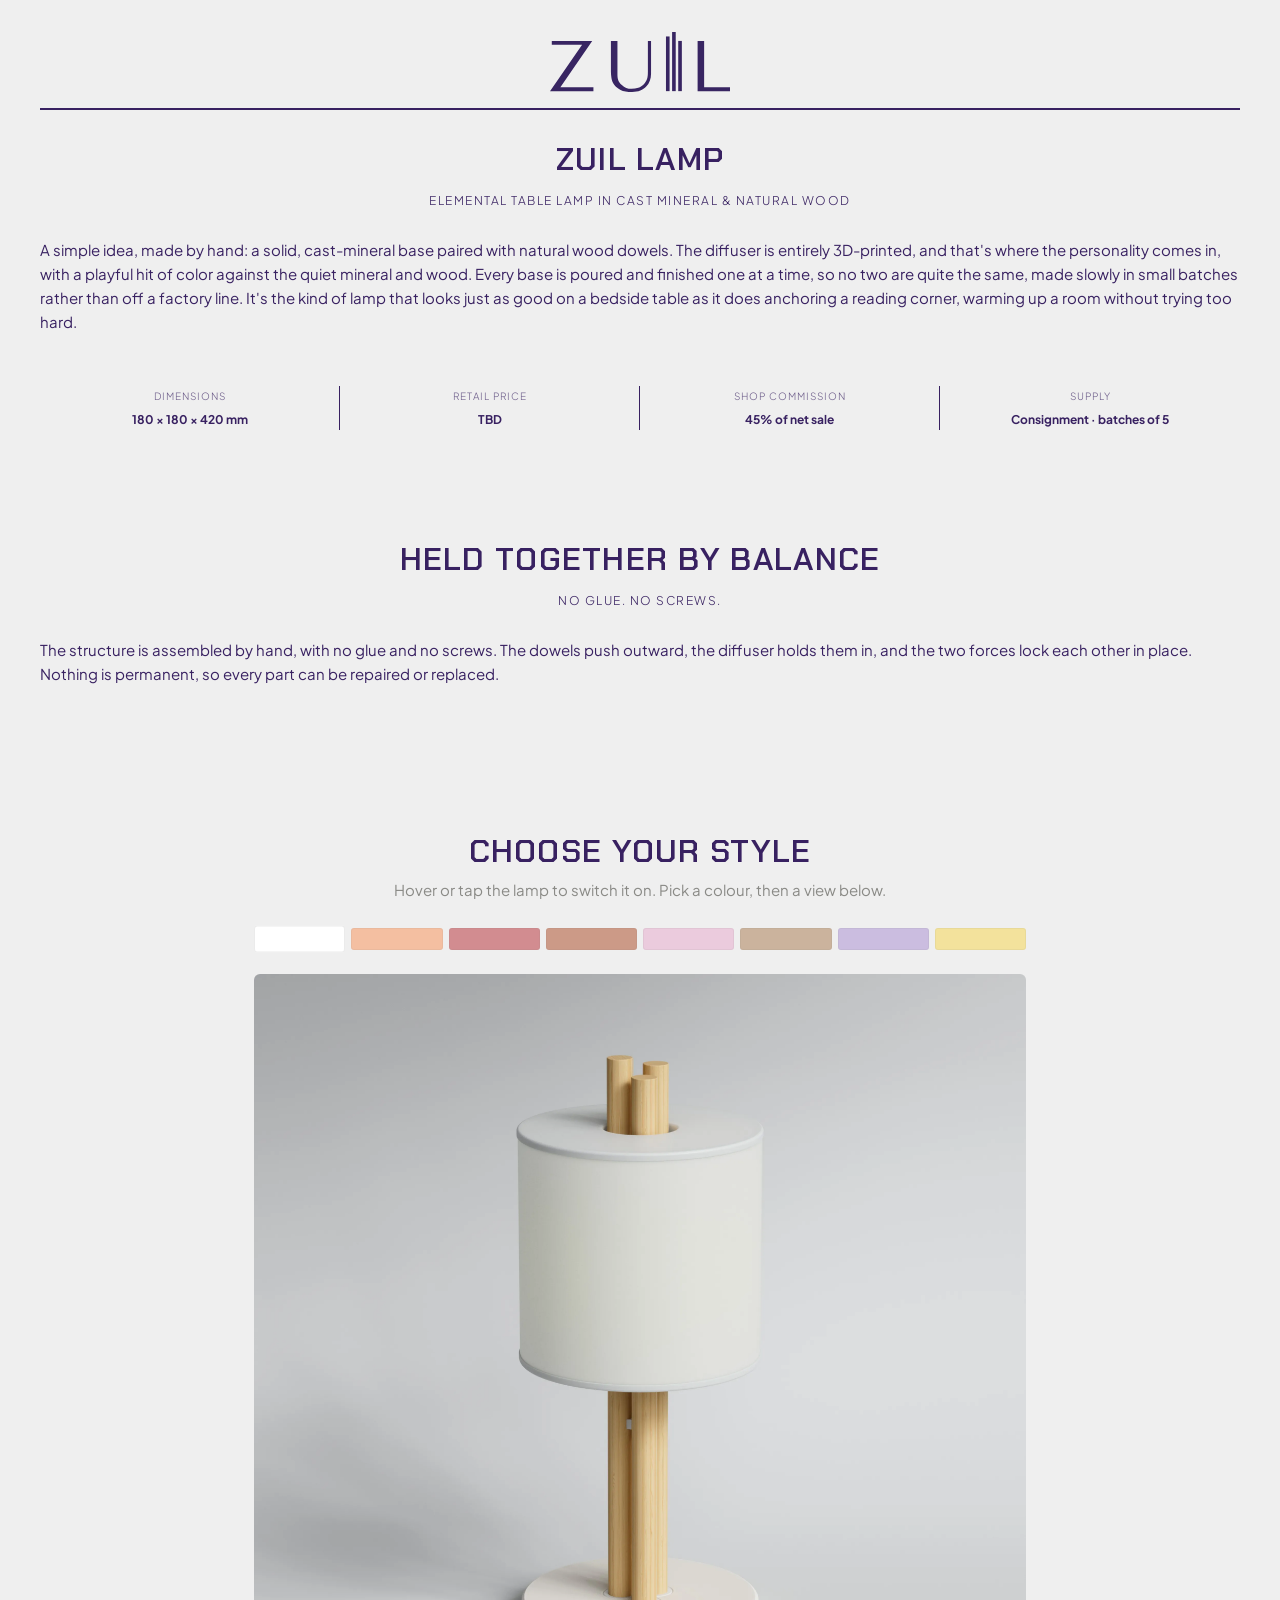
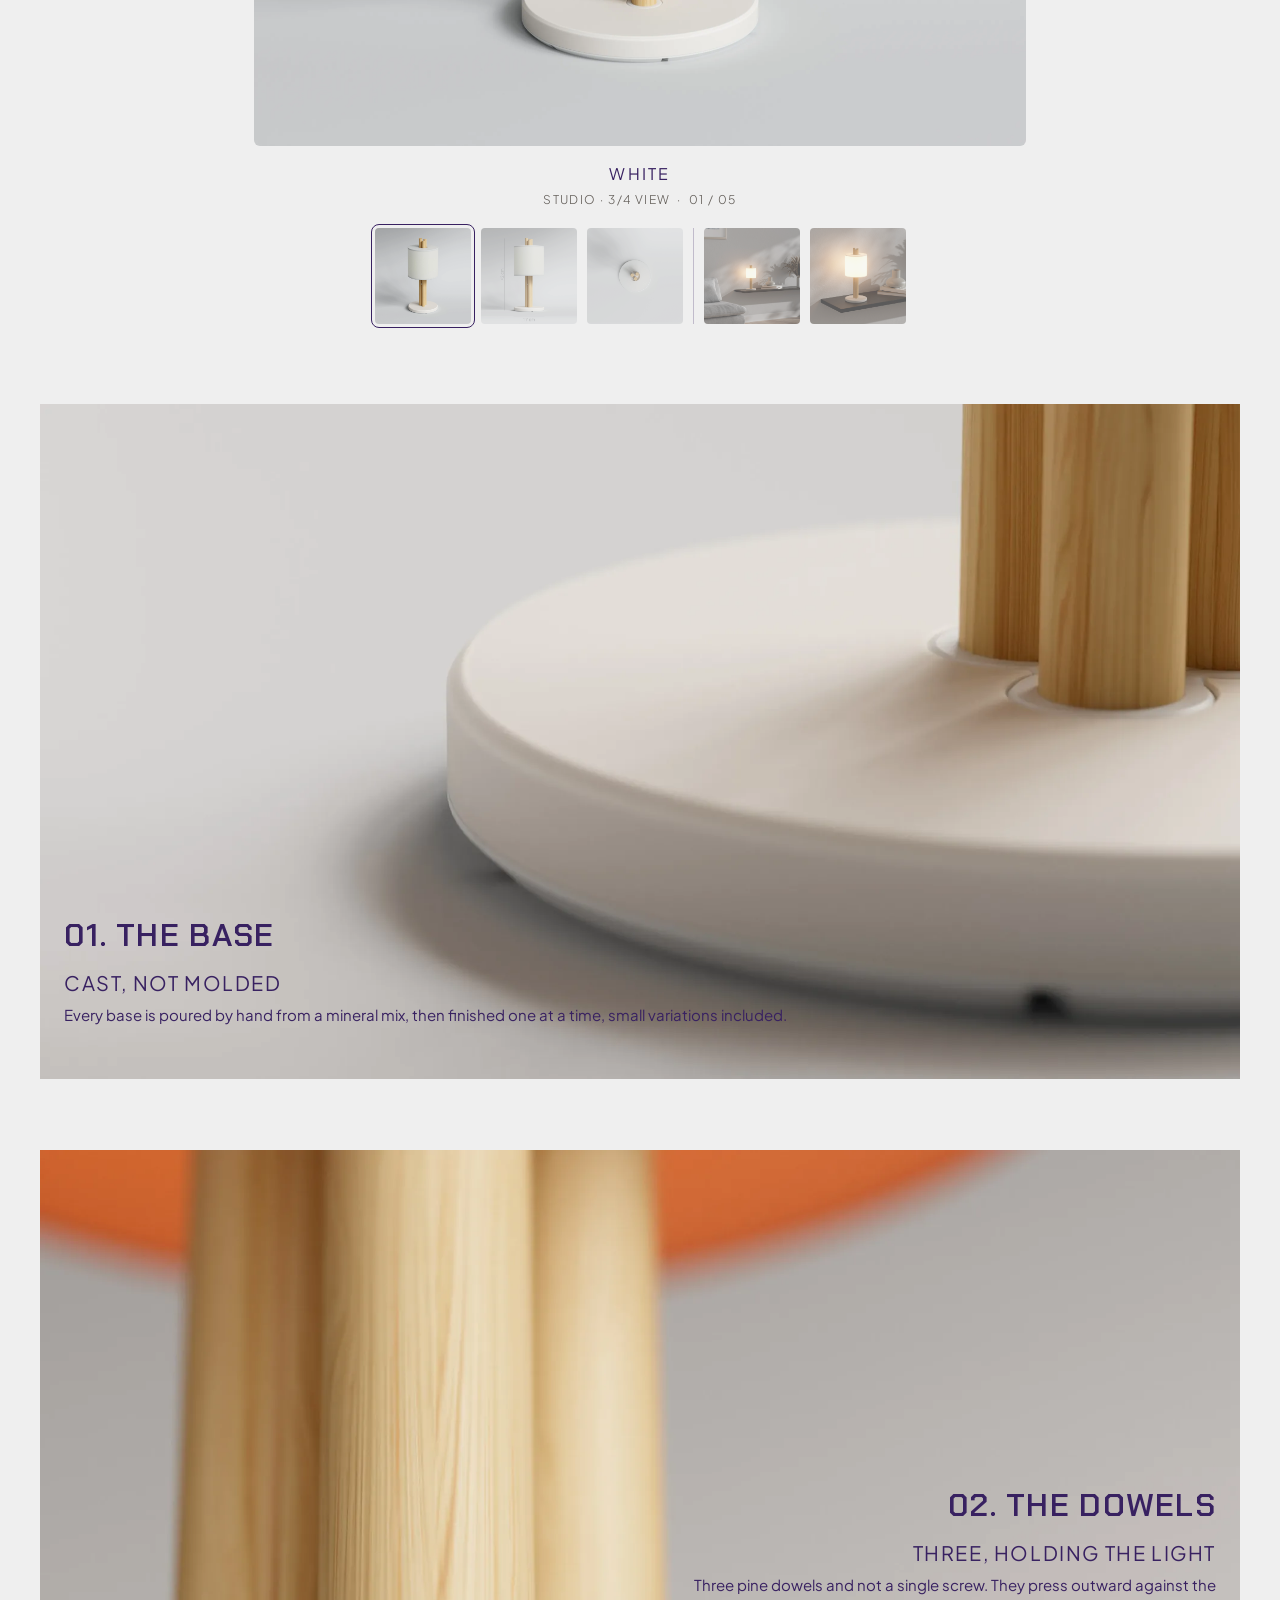
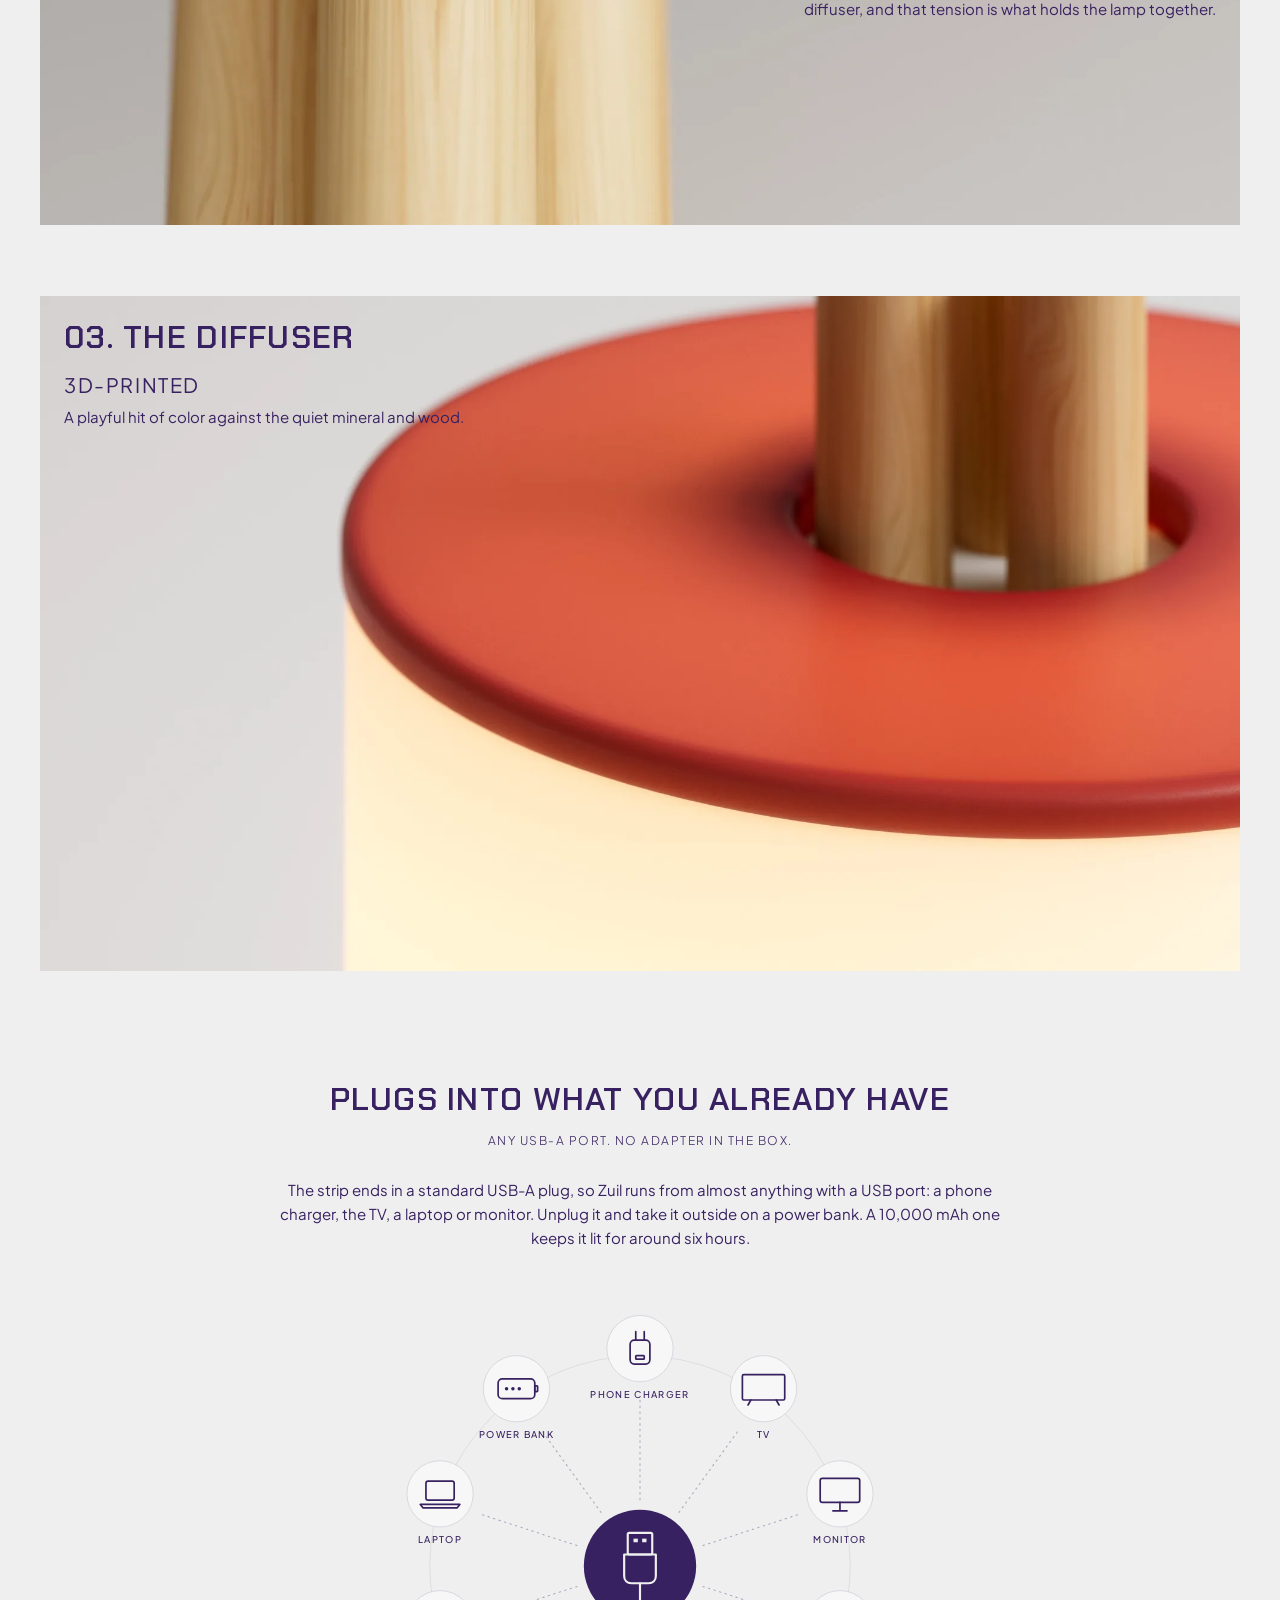
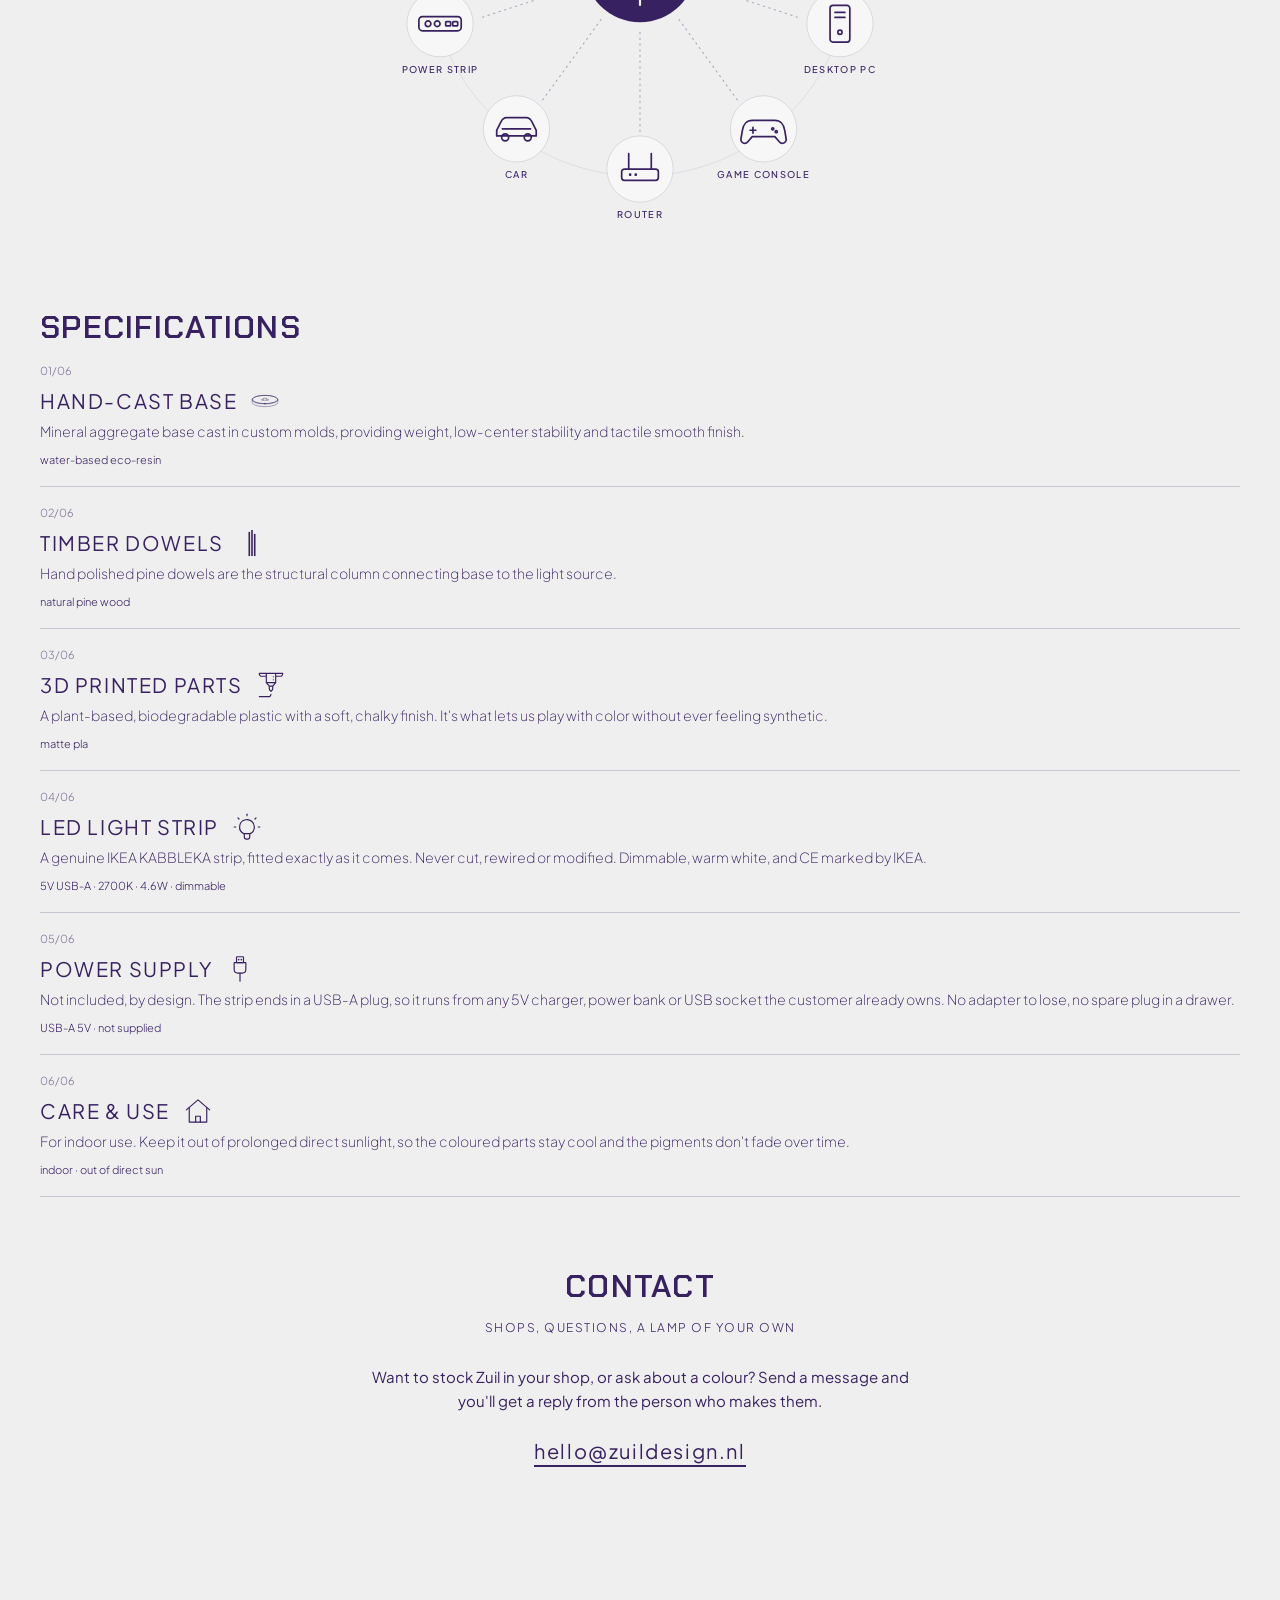
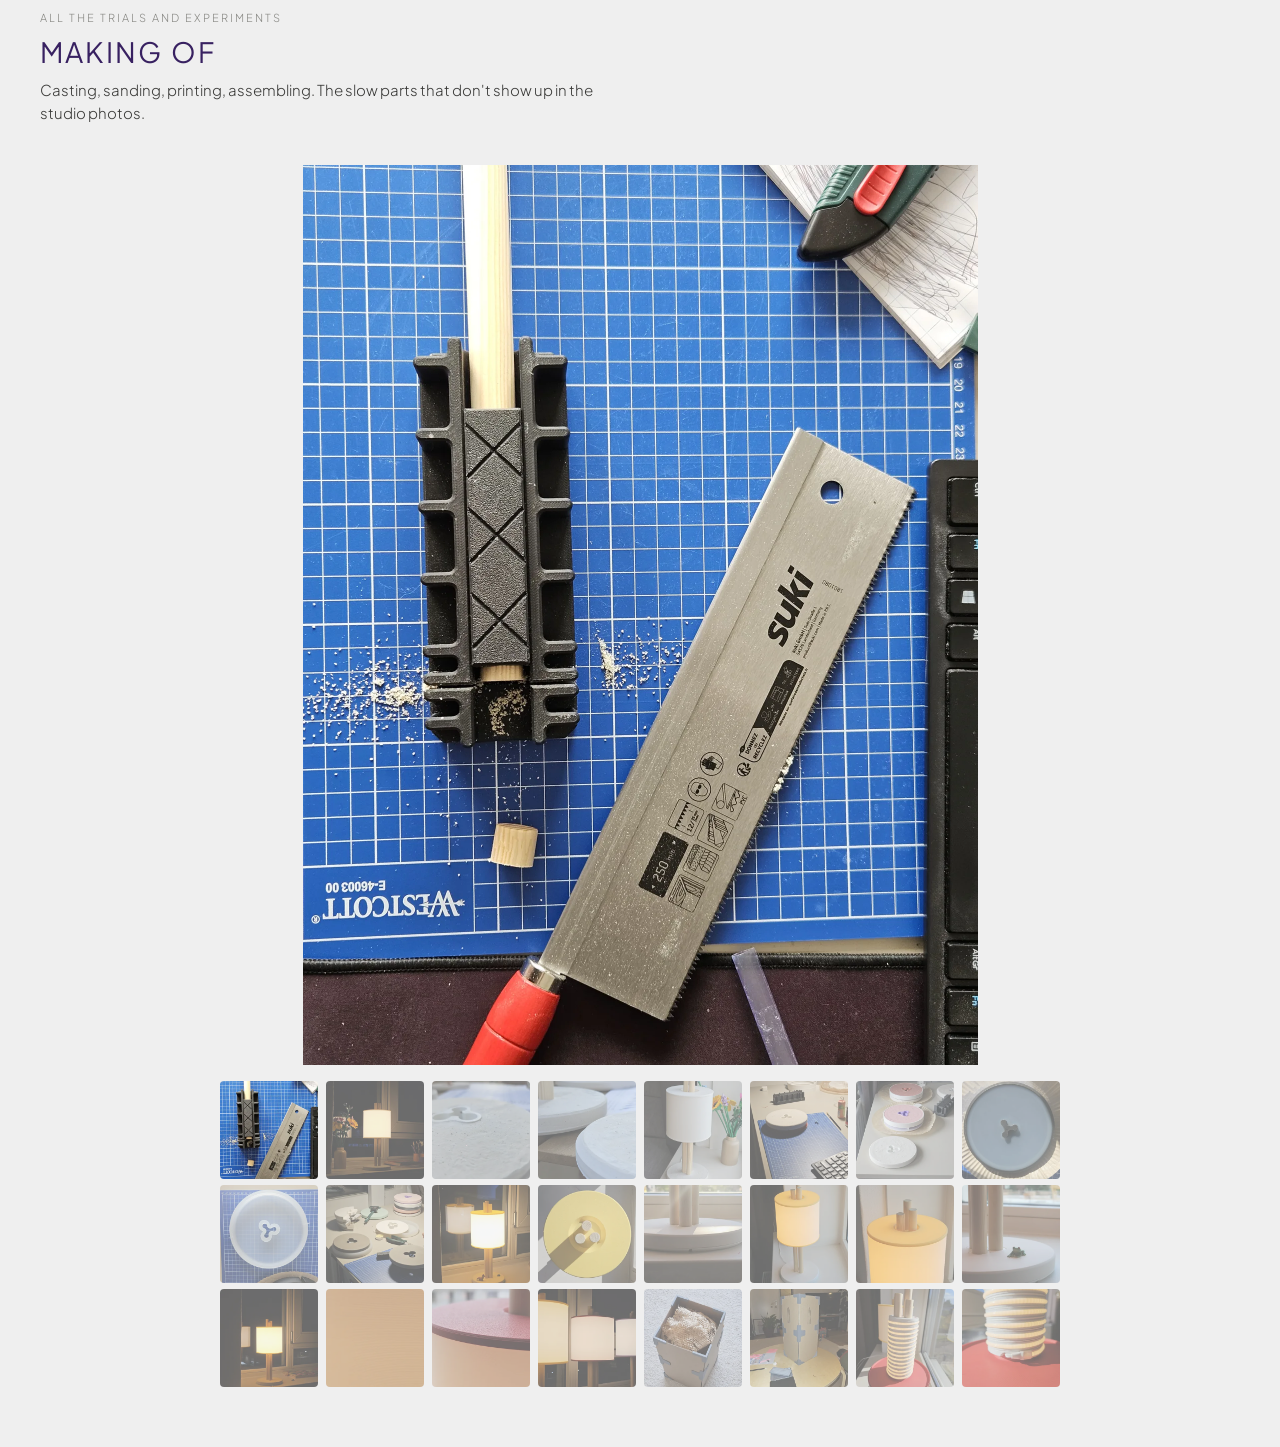
==== commit f97a81ac: "Spec icons: drop circle background, place inline after row titles Co-Authored-By: Claude Opus 5.5 <n" ====
--- a/index.html
+++ b/index.html
@@ -12,7 +12,7 @@
 <link rel="preconnect" href="https://fonts.googleapis.com">
 <link rel="preconnect" href="https://fonts.gstatic.com" crossorigin>
 <link rel="stylesheet" href="https://fonts.googleapis.com/css2?family=Chakra+Petch:wght@600&family=Plus+Jakarta+Sans:wght@300;400;500;700&display=swap">
-<link rel="stylesheet" href="css/zuil.css?v=4">
+<link rel="stylesheet" href="css/zuil.css?v=5">
 </head>
 <body>
 <div class="zuil-editorial-page-1-2"><div class="zuil-editorial-container-1-2"><div class="zuil-nav-1-2"><img src="assets/zuil-logo-purple.svg" alt="" class="image"></div><div class="zuil-hero-section-1-2"><div class="zuil-hero-header-wrap is-centered"><div><h1 class="zuil-hero-title-1-2-3">Zuil Lamp</h1></div><div class="zuil-hero-sub-1-2-3 is-centered-text">Elemental Table Lamp in Cast Mineral &amp; Natural Wood</div></div><p class="zuil-hero-paragraph-1-2-3">A simple idea, made by hand: a solid, cast-mineral base paired with natural wood dowels. The diffuser is entirely 3D-printed, and that's where the personality comes in, with a playful hit of color against the quiet mineral and wood. Every base is poured and finished one at a time, so no two are quite the same, made slowly in small batches rather than off a factory line. It's the kind of lamp that looks just as good on a bedside table as it does anchoring a reading corner, warming up a room without trying too hard.</p><div class="zuil-spec-bar-1-2"><div class="zuil-spec-item-1-2"><span class="zuil-spec-label-1-2">Dimensions</span> <span class="zuil-spec-val">180 × 180 × 420 mm</span></div><div class="zuil-spec-item-1-2"><span class="zuil-spec-label-1-2">Retail Price</span> <span class="zuil-spec-val">TBD</span></div><div class="zuil-spec-item-1-2"><span class="zuil-spec-label-1-2">Shop Commission</span> <span class="zuil-spec-val">45% of net sale</span></div><div class="zuil-spec-item-1-2"><span class="zuil-spec-label-1-2">Supply</span> <span class="zuil-spec-val">Consignment · batches of 5</span></div></div></div><div class="zuil-statement-section"><div class="zuil-hero-header-wrap is-centered"><h2 class="zuil-hero-title-1-2-3">Held together by balance</h2><div class="zuil-hero-sub-1-2-3 is-centered-text">No glue. No screws.</div></div><p class="zuil-hero-paragraph-1-2-3">The structure is assembled by hand, with no glue and no screws. The dowels push outward, the diffuser holds them in, and the two forces lock each other in place. Nothing is permanent, so every part can be repaired or replaced.</p></div><div class="w-embed w-script"><div class="lamp-selector-wrap">
@@ -151,7 +151,7 @@
   render();
   preload(cur.color);
 })();
-</script></div><div class="zuil-story-section"><div class="zuil-story-panel"><img src="assets/story/01-the_base.webp" alt="" class="zuil-story-media"><div class="zuil-story-text"><div class="zuil-hero-title-1-2-3">01. The Base</div><h3 class="zuil-row-title-1-2">Cast, not molded</h3><p class="zuil-hero-paragraph-1-2-3">Every base is poured by hand from a mineral mix, then finished one at a time, small variations included.</p></div></div><div class="zuil-story-panel zuil-story-panel-right"><img src="assets/story/02-the_dowels.webp" alt="" class="zuil-story-media"><div class="zuil-story-text zuil-story-text-right"><div class="zuil-hero-title-1-2-3 is-right mobile-left">02. The Dowels</div><h3 class="zuil-row-title-1-2">Three, holding the light</h3><p class="zuil-hero-paragraph-1-2-3 is-half-right">Three pine dowels and not a single screw. They press outward against the diffuser, and that tension is what holds the lamp together.</p></div></div><div class="zuil-story-panel"><img src="assets/story/03-the_diffuser.webp" alt="" class="zuil-story-media"><div class="zuil-story-text zuil-story-text-top"><div class="zuil-hero-title-1-2-3">03. The Diffuser</div><h3 class="zuil-row-title-1-2">3D-printed</h3><p class="zuil-hero-paragraph-1-2-3">A playful hit of color against the quiet mineral and wood.</p></div></div></div><div class="zuil-power-section" id="power"><div class="zuil-hero-header-wrap is-centered"><h2 class="zuil-hero-title-1-2-3">Plugs into what you already have</h2><div class="zuil-hero-sub-1-2-3 is-centered-text">Any USB-A port. No adapter in the box.</div></div><p class="zuil-hero-paragraph-1-2-3 zuil-power-text">The strip ends in a standard USB-A plug, so Zuil runs from almost anything with a USB port: a phone charger, the TV, a laptop or monitor. Unplug it and take it outside on a power bank. A 10,000 mAh one keeps it lit for around six hours.</p><div class="zuil-power-illo"><svg xmlns="http://www.w3.org/2000/svg" viewBox="0 0 800 800" role="img" aria-labelledby="usb-illo-t" class="zuil-power-svg"><title id="usb-illo-t">One USB-A plug, many power sources: phone charger, TV, power bank, laptop, monitor, power strip, desktop PC, game console, car and router</title><style>.usb-lbl{font-family:"Plus Jakarta Sans",Arial,sans-serif;font-weight:500;font-size:13px;letter-spacing:.14em;fill:#382161}</style><circle cx="400" cy="400" r="292" fill="none" stroke="#382161" stroke-opacity=".12"/><line x1="400.0" y1="308.0" x2="400.0" y2="164.0" stroke="#382161" stroke-opacity=".35" stroke-width="1.5" stroke-dasharray="2 6" stroke-linecap="round"/><line x1="454.1" y1="325.6" x2="538.7" y2="209.1" stroke="#382161" stroke-opacity=".35" stroke-width="1.5" stroke-dasharray="2 6" stroke-linecap="round"/><line x1="487.5" y1="371.6" x2="624.4" y2="327.1" stroke="#382161" stroke-opacity=".35" stroke-width="1.5" stroke-dasharray="2 6" stroke-linecap="round"/><line x1="487.5" y1="428.4" x2="624.4" y2="472.9" stroke="#382161" stroke-opacity=".35" stroke-width="1.5" stroke-dasharray="2 6" stroke-linecap="round"/><line x1="454.1" y1="474.4" x2="538.7" y2="590.9" stroke="#382161" stroke-opacity=".35" stroke-width="1.5" stroke-dasharray="2 6" stroke-linecap="round"/><line x1="400.0" y1="492.0" x2="400.0" y2="636.0" stroke="#382161" stroke-opacity=".35" stroke-width="1.5" stroke-dasharray="2 6" stroke-linecap="round"/><line x1="345.9" y1="474.4" x2="261.3" y2="590.9" stroke="#382161" stroke-opacity=".35" stroke-width="1.5" stroke-dasharray="2 6" stroke-linecap="round"/><line x1="312.5" y1="428.4" x2="175.6" y2="472.9" stroke="#382161" stroke-opacity=".35" stroke-width="1.5" stroke-dasharray="2 6" stroke-linecap="round"/><line x1="312.5" y1="371.6" x2="175.6" y2="327.1" stroke="#382161" stroke-opacity=".35" stroke-width="1.5" stroke-dasharray="2 6" stroke-linecap="round"/><line x1="345.9" y1="325.6" x2="261.3" y2="209.1" stroke="#382161" stroke-opacity=".35" stroke-width="1.5" stroke-dasharray="2 6" stroke-linecap="round"/><g transform="translate(400.0 98.0)"><circle r="46" fill="#F7F7F7" stroke="#382161" stroke-opacity=".18"/><g fill="none" stroke="#382161" stroke-width="2.4" stroke-linecap="round" stroke-linejoin="round" transform="scale(.98)"><rect x="-14" y="-12" width="28" height="34" rx="6"/><path d="M-6 -12v-12M6 -12v-12"/><rect x="-6" y="10" width="12" height="5" rx="1"/></g></g><text x="400.0" y="166.0" text-anchor="middle" class="usb-lbl">PHONE CHARGER</text><g transform="translate(571.6 153.8)"><circle r="46" fill="#F7F7F7" stroke="#382161" stroke-opacity=".18"/><g fill="none" stroke="#382161" stroke-width="2.4" stroke-linecap="round" stroke-linejoin="round" transform="scale(.98)"><rect x="-30" y="-20" width="60" height="36" rx="2"/><path d="M-18 16l-4 7M18 16l4 7"/></g></g><text x="571.6" y="221.8" text-anchor="middle" class="usb-lbl">TV</text><g transform="translate(677.7 299.8)"><circle r="46" fill="#F7F7F7" stroke="#382161" stroke-opacity=".18"/><g fill="none" stroke="#382161" stroke-width="2.4" stroke-linecap="round" stroke-linejoin="round" transform="scale(.98)"><rect x="-28" y="-22" width="56" height="34" rx="3"/><path d="M0 12v10M-10 24h20"/></g></g><text x="677.7" y="367.8" text-anchor="middle" class="usb-lbl">MONITOR</text><g transform="translate(677.7 480.2)"><circle r="46" fill="#F7F7F7" stroke="#382161" stroke-opacity=".18"/><g fill="none" stroke="#382161" stroke-width="2.4" stroke-linecap="round" stroke-linejoin="round" transform="scale(.98)"><rect x="-14" y="-26" width="28" height="52" rx="4"/><path d="M-7 -16h14M-7 -9h14"/><circle cx="0" cy="12" r="3"/></g></g><text x="677.7" y="548.2" text-anchor="middle" class="usb-lbl">DESKTOP PC</text><g transform="translate(571.6 626.2)"><circle r="46" fill="#F7F7F7" stroke="#382161" stroke-opacity=".18"/><g fill="none" stroke="#382161" stroke-width="2.4" stroke-linecap="round" stroke-linejoin="round" transform="scale(.98)"><path d="M-16 -12h32c8 0 13 6 14 14l2 12c1 6-6 9-10 4l-6-7h-32l-6 7c-4 5-11 2-10-4l2-12c1-8 6-14 14-14z"/><path d="M-15 -2v8M-19 2h8"/><circle cx="13" cy="0" r="1.5"/><circle cx="18" cy="4" r="1.5"/></g></g><text x="571.6" y="694.2" text-anchor="middle" class="usb-lbl">GAME CONSOLE</text><g transform="translate(400.0 682.0)"><circle r="46" fill="#F7F7F7" stroke="#382161" stroke-opacity=".18"/><g fill="none" stroke="#382161" stroke-width="2.4" stroke-linecap="round" stroke-linejoin="round" transform="scale(.98)"><rect x="-26" y="0" width="52" height="16" rx="4"/><path d="M-16 0v-22M16 0v-22"/><path d="M-14 8h0M-6 8h0" stroke-width="4"/></g></g><text x="400.0" y="750.0" text-anchor="middle" class="usb-lbl">ROUTER</text><g transform="translate(228.4 626.2)"><circle r="46" fill="#F7F7F7" stroke="#382161" stroke-opacity=".18"/><g fill="none" stroke="#382161" stroke-width="2.4" stroke-linecap="round" stroke-linejoin="round" transform="scale(.98)"><path d="M-28 10v-8l6-12c2-4 4-6 8-6h28c4 0 6 2 8 6l6 12v8z"/><path d="M-20 0h40"/><circle cx="-16" cy="12" r="5"/><circle cx="16" cy="12" r="5"/></g></g><text x="228.4" y="694.2" text-anchor="middle" class="usb-lbl">CAR</text><g transform="translate(122.3 480.2)"><circle r="46" fill="#F7F7F7" stroke="#382161" stroke-opacity=".18"/><g fill="none" stroke="#382161" stroke-width="2.4" stroke-linecap="round" stroke-linejoin="round" transform="scale(.98)"><rect x="-30" y="-10" width="60" height="20" rx="5"/><circle cx="-17" cy="0" r="4"/><circle cx="-4" cy="0" r="4"/><rect x="8" y="-3" width="7" height="6" rx="1"/><rect x="18" y="-3" width="7" height="6" rx="1"/></g></g><text x="122.3" y="548.2" text-anchor="middle" class="usb-lbl">POWER STRIP</text><g transform="translate(122.3 299.8)"><circle r="46" fill="#F7F7F7" stroke="#382161" stroke-opacity=".18"/><g fill="none" stroke="#382161" stroke-width="2.4" stroke-linecap="round" stroke-linejoin="round" transform="scale(.98)"><rect x="-20" y="-18" width="40" height="27" rx="3"/><path d="M-28 15h56l-4 5h-48z"/></g></g><text x="122.3" y="367.8" text-anchor="middle" class="usb-lbl">LAPTOP</text><g transform="translate(228.4 153.8)"><circle r="46" fill="#F7F7F7" stroke="#382161" stroke-opacity=".18"/><g fill="none" stroke="#382161" stroke-width="2.4" stroke-linecap="round" stroke-linejoin="round" transform="scale(.98)"><rect x="-26" y="-14" width="52" height="28" rx="6"/><path d="M-14 0h0M-5 0h0M4 0h0" stroke-width="5"/><rect x="26" y="-4" width="4" height="8" rx="1"/></g></g><text x="228.4" y="221.8" text-anchor="middle" class="usb-lbl">POWER BANK</text><g transform="translate(400 400)"><circle r="78" fill="#382161"/><g fill="none" stroke="#EFEFEF" stroke-width="3" stroke-linejoin="round" stroke-linecap="round"><rect x="-17" y="-46" width="34" height="30" rx="2"/><rect x="-9" y="-38" width="6" height="5" fill="#EFEFEF" stroke="none"/><rect x="3" y="-38" width="6" height="5" fill="#EFEFEF" stroke="none"/><path d="M-22 -16h44v30c0 6-4 10-10 10h-24c-6 0-10-4-10-10z"/><path d="M0 24c0 14 0 18 0 30"/></g></g></svg></div></div><div class="zuil-hero-title-1-2-3">Specifications</div><div class="zuil-details-list-1-2"><div class="zuil-detail-row-1-2 has-icon"><img src="assets/icons/base.svg" alt="" class="zuil-row-icon" width="56" height="56"><div class="zuil-row-text"><div class="zuil-row-num-1-2">01/06</div><div class="zuil-row-title-1-2">Hand-Cast Base</div><div class="zuil-row-desc-1-2">Mineral aggregate base cast in custom molds, providing weight, low-center stability and tactile smooth finish.</div><div class="zuil-row-spec-1-2">water-based eco-resin</div></div></div><div class="zuil-detail-row-1-2 has-icon"><img src="assets/icons/dowels.svg" alt="" class="zuil-row-icon" width="56" height="56"><div class="zuil-row-text"><div class="zuil-row-num-1-2">02/06</div><div class="zuil-row-title-1-2">Timber Dowels</div><div class="zuil-row-desc-1-2">Hand polished pine dowels are the structural column connecting base to the light source.</div><div class="zuil-row-spec-1-2">natural pine wood</div></div></div><div class="zuil-detail-row-1-2 has-icon"><img src="assets/icons/printed.svg" alt="" class="zuil-row-icon" width="56" height="56"><div class="zuil-row-text"><div class="zuil-row-num-1-2">03/06</div><div class="zuil-row-title-1-2">3D Printed parts</div><div class="zuil-row-desc-1-2">A plant-based, biodegradable plastic with a soft, chalky finish. It's what lets us play with color without ever feeling synthetic.</div><div class="zuil-row-spec-1-2">matte pla</div></div></div><div class="zuil-detail-row-1-2 has-icon"><img src="assets/icons/led.svg" alt="" class="zuil-row-icon" width="56" height="56"><div class="zuil-row-text"><div class="zuil-row-num-1-2">04/06</div><div class="zuil-row-title-1-2">LED light strip</div><div class="zuil-row-desc-1-2">A genuine IKEA KABBLEKA strip, fitted exactly as it comes. Never cut, rewired or modified. Dimmable, warm white, and CE marked by IKEA.</div><div class="zuil-row-spec-1-2">5V USB-A · 2700K · 4.6W · dimmable</div></div></div><div class="zuil-detail-row-1-2 has-icon"><img src="assets/icons/power.svg" alt="" class="zuil-row-icon" width="56" height="56"><div class="zuil-row-text"><div class="zuil-row-num-1-2"><div>05/06</div></div><div class="zuil-row-title-1-2"><div>Power supply</div></div><div class="zuil-row-desc-1-2"><div>Not included, by design. The strip ends in a USB-A plug, so it runs from any 5V charger, power bank or USB socket the customer already owns. No adapter to lose, no spare plug in a drawer.</div></div><div class="zuil-row-spec-1-2"><div>USB-A 5V · not supplied</div></div></div></div><div class="zuil-detail-row-1-2 has-icon"><img src="assets/icons/care.svg" alt="" class="zuil-row-icon" width="56" height="56"><div class="zuil-row-text"><div class="zuil-row-num-1-2">06/06</div><div class="zuil-row-title-1-2">Care &amp; use</div><div class="zuil-row-desc-1-2">For indoor use. Keep it out of prolonged direct sunlight, so the coloured parts stay cool and the pigments don't fade over time.</div><div class="zuil-row-spec-1-2">indoor · out of direct sun</div></div></div></div><div class="zuil-contact-section" id="contact"><div class="zuil-hero-header-wrap is-centered"><h2 class="zuil-hero-title-1-2-3">Contact</h2><div class="zuil-hero-sub-1-2-3 is-centered-text">Shops, questions, a lamp of your own</div></div><p class="zuil-hero-paragraph-1-2-3 zuil-contact-text">Want to stock Zuil in your shop, or ask about a colour? Send a message and you'll get a reply from the person who makes them.</p><a class="zuil-contact-link" href="mailto:hello@zuildesign.nl">hello@zuildesign.nl</a></div><div class="zuil-making-section"><div class="zuil-making-head"><div class="zuil-making-kicker">ALL THE TRIALS AND EXPERIMENTS</div><h2 class="zuil-making-title">Making of</h2><p class="zuil-making-desc">Casting, sanding, printing, assembling. The slow parts that don't show up in the studio photos.</p></div><div class="zuil-making-stage"><img src="assets/making/20260923_150925.webp" alt="Zuil lamp, making of" class="zuil-making-stage-img"></div><div class="zuil-making-grid"><div class="zuil-making-item"><img src="assets/making/thumb/20260923_150925.webp" data-full="assets/making/20260923_150925.webp" loading="lazy" alt="Zuil lamp, making of" class="zuil-making-img"></div><div class="zuil-making-item"><img src="assets/making/thumb/20260826_213608.webp" data-full="assets/making/20260826_213608.webp" loading="lazy" alt="Zuil lamp, making of" class="zuil-making-img"></div><div class="zuil-making-item"><img src="assets/making/thumb/20260826_181526.webp" data-full="assets/making/20260826_181526.webp" loading="lazy" alt="Zuil lamp, making of" class="zuil-making-img"></div><div class="zuil-making-item"><img src="assets/making/thumb/20260826_181658.webp" data-full="assets/making/20260826_181658.webp" loading="lazy" alt="Zuil lamp, making of" class="zuil-making-img"></div><div class="zuil-making-item"><img src="assets/making/thumb/20260827_082022.webp" data-full="assets/making/20260827_082022.webp" loading="lazy" alt="Zuil lamp, making of" class="zuil-making-img"></div><div class="zuil-making-item"><img src="assets/making/thumb/20260901_232814.webp" data-full="assets/making/20260901_232814.webp" loading="lazy" alt="Zuil lamp, making of" class="zuil-making-img"></div><div class="zuil-making-item"><img src="assets/making/thumb/20260902_145602.webp" data-full="assets/making/20260902_145602.webp" loading="lazy" alt="Zuil lamp, making of" class="zuil-making-img"></div><div class="zuil-making-item"><img src="assets/making/thumb/20260906_104153.webp" data-full="assets/making/20260906_104153.webp" loading="lazy" alt="Zuil lamp, making of" class="zuil-making-img"></div><div class="zuil-making-item"><img src="assets/making/thumb/20260906_134107.webp" data-full="assets/making/20260906_134107.webp" loading="lazy" alt="Zuil lamp, making of" class="zuil-making-img"></div><div class="zuil-making-item"><img src="assets/making/thumb/20260911_203028.webp" data-full="assets/making/20260911_203028.webp" loading="lazy" alt="Zuil lamp, making of" class="zuil-making-img"></div><div class="zuil-making-item"><img src="assets/making/thumb/20260914_215119.webp" data-full="assets/making/20260914_215119.webp" loading="lazy" alt="Zuil lamp, making of" class="zuil-making-img"></div><div class="zuil-making-item"><img src="assets/making/thumb/20260915_093951.webp" data-full="assets/making/20260915_093951.webp" loading="lazy" alt="Zuil lamp, making of" class="zuil-making-img"></div><div class="zuil-making-item"><img src="assets/making/thumb/20260916_190447.webp" data-full="assets/making/20260916_190447.webp" loading="lazy" alt="Zuil lamp, making of" class="zuil-making-img"></div><div class="zuil-making-item"><img src="assets/making/thumb/20260916_190635.webp" data-full="assets/making/20260916_190635.webp" loading="lazy" alt="Zuil lamp, making of" class="zuil-making-img"></div><div class="zuil-making-item"><img src="assets/making/thumb/20260916_190700.webp" data-full="assets/making/20260916_190700.webp" loading="lazy" alt="Zuil lamp, making of" class="zuil-making-img"></div><div class="zuil-making-item"><img src="assets/making/thumb/20260916_191316.webp" data-full="assets/making/20260916_191316.webp" loading="lazy" alt="Zuil lamp, making of" class="zuil-making-img"></div><div class="zuil-making-item"><img src="assets/making/thumb/20260916_210843.webp" data-full="assets/making/20260916_210843.webp" loading="lazy" alt="Zuil lamp, making of" class="zuil-making-img"></div><div class="zuil-making-item"><img src="assets/making/thumb/20260923_160315.webp" data-full="assets/making/20260923_160315.webp" loading="lazy" alt="Zuil lamp, making of" class="zuil-making-img"></div><div class="zuil-making-item"><img src="assets/making/thumb/20260923_160323.webp" data-full="assets/making/20260923_160323.webp" loading="lazy" alt="Zuil lamp, making of" class="zuil-making-img"></div><div class="zuil-making-item"><img src="assets/making/thumb/20260928_220133.webp" data-full="assets/making/20260928_220133.webp" loading="lazy" alt="Zuil lamp, making of" class="zuil-making-img"></div><div class="zuil-making-item"><img src="assets/making/thumb/20261002_173106.webp" data-full="assets/making/20261002_173106.webp" loading="lazy" alt="Zuil lamp, making of" class="zuil-making-img"></div><div class="zuil-making-item"><img src="assets/making/thumb/20261003_202859.webp" data-full="assets/making/20261003_202859.webp" loading="lazy" alt="Zuil lamp, making of" class="zuil-making-img"></div><div class="zuil-making-item"><img src="assets/making/thumb/20261008_110548.webp" data-full="assets/making/20261008_110548.webp" loading="lazy" alt="Zuil lamp, making of" class="zuil-making-img"></div><div class="zuil-making-item"><img src="assets/making/thumb/20261008_110602.webp" data-full="assets/making/20261008_110602.webp" loading="lazy" alt="Zuil lamp, making of" class="zuil-making-img"></div></div><div class="w-embed w-script"><script>
+</script></div><div class="zuil-story-section"><div class="zuil-story-panel"><img src="assets/story/01-the_base.webp" alt="" class="zuil-story-media"><div class="zuil-story-text"><div class="zuil-hero-title-1-2-3">01. The Base</div><h3 class="zuil-row-title-1-2">Cast, not molded</h3><p class="zuil-hero-paragraph-1-2-3">Every base is poured by hand from a mineral mix, then finished one at a time, small variations included.</p></div></div><div class="zuil-story-panel zuil-story-panel-right"><img src="assets/story/02-the_dowels.webp" alt="" class="zuil-story-media"><div class="zuil-story-text zuil-story-text-right"><div class="zuil-hero-title-1-2-3 is-right mobile-left">02. The Dowels</div><h3 class="zuil-row-title-1-2">Three, holding the light</h3><p class="zuil-hero-paragraph-1-2-3 is-half-right">Three pine dowels and not a single screw. They press outward against the diffuser, and that tension is what holds the lamp together.</p></div></div><div class="zuil-story-panel"><img src="assets/story/03-the_diffuser.webp" alt="" class="zuil-story-media"><div class="zuil-story-text zuil-story-text-top"><div class="zuil-hero-title-1-2-3">03. The Diffuser</div><h3 class="zuil-row-title-1-2">3D-printed</h3><p class="zuil-hero-paragraph-1-2-3">A playful hit of color against the quiet mineral and wood.</p></div></div></div><div class="zuil-power-section" id="power"><div class="zuil-hero-header-wrap is-centered"><h2 class="zuil-hero-title-1-2-3">Plugs into what you already have</h2><div class="zuil-hero-sub-1-2-3 is-centered-text">Any USB-A port. No adapter in the box.</div></div><p class="zuil-hero-paragraph-1-2-3 zuil-power-text">The strip ends in a standard USB-A plug, so Zuil runs from almost anything with a USB port: a phone charger, the TV, a laptop or monitor. Unplug it and take it outside on a power bank. A 10,000 mAh one keeps it lit for around six hours.</p><div class="zuil-power-illo"><svg xmlns="http://www.w3.org/2000/svg" viewBox="0 0 800 800" role="img" aria-labelledby="usb-illo-t" class="zuil-power-svg"><title id="usb-illo-t">One USB-A plug, many power sources: phone charger, TV, power bank, laptop, monitor, power strip, desktop PC, game console, car and router</title><style>.usb-lbl{font-family:"Plus Jakarta Sans",Arial,sans-serif;font-weight:500;font-size:13px;letter-spacing:.14em;fill:#382161}</style><circle cx="400" cy="400" r="292" fill="none" stroke="#382161" stroke-opacity=".12"/><line x1="400.0" y1="308.0" x2="400.0" y2="164.0" stroke="#382161" stroke-opacity=".35" stroke-width="1.5" stroke-dasharray="2 6" stroke-linecap="round"/><line x1="454.1" y1="325.6" x2="538.7" y2="209.1" stroke="#382161" stroke-opacity=".35" stroke-width="1.5" stroke-dasharray="2 6" stroke-linecap="round"/><line x1="487.5" y1="371.6" x2="624.4" y2="327.1" stroke="#382161" stroke-opacity=".35" stroke-width="1.5" stroke-dasharray="2 6" stroke-linecap="round"/><line x1="487.5" y1="428.4" x2="624.4" y2="472.9" stroke="#382161" stroke-opacity=".35" stroke-width="1.5" stroke-dasharray="2 6" stroke-linecap="round"/><line x1="454.1" y1="474.4" x2="538.7" y2="590.9" stroke="#382161" stroke-opacity=".35" stroke-width="1.5" stroke-dasharray="2 6" stroke-linecap="round"/><line x1="400.0" y1="492.0" x2="400.0" y2="636.0" stroke="#382161" stroke-opacity=".35" stroke-width="1.5" stroke-dasharray="2 6" stroke-linecap="round"/><line x1="345.9" y1="474.4" x2="261.3" y2="590.9" stroke="#382161" stroke-opacity=".35" stroke-width="1.5" stroke-dasharray="2 6" stroke-linecap="round"/><line x1="312.5" y1="428.4" x2="175.6" y2="472.9" stroke="#382161" stroke-opacity=".35" stroke-width="1.5" stroke-dasharray="2 6" stroke-linecap="round"/><line x1="312.5" y1="371.6" x2="175.6" y2="327.1" stroke="#382161" stroke-opacity=".35" stroke-width="1.5" stroke-dasharray="2 6" stroke-linecap="round"/><line x1="345.9" y1="325.6" x2="261.3" y2="209.1" stroke="#382161" stroke-opacity=".35" stroke-width="1.5" stroke-dasharray="2 6" stroke-linecap="round"/><g transform="translate(400.0 98.0)"><circle r="46" fill="#F7F7F7" stroke="#382161" stroke-opacity=".18"/><g fill="none" stroke="#382161" stroke-width="2.4" stroke-linecap="round" stroke-linejoin="round" transform="scale(.98)"><rect x="-14" y="-12" width="28" height="34" rx="6"/><path d="M-6 -12v-12M6 -12v-12"/><rect x="-6" y="10" width="12" height="5" rx="1"/></g></g><text x="400.0" y="166.0" text-anchor="middle" class="usb-lbl">PHONE CHARGER</text><g transform="translate(571.6 153.8)"><circle r="46" fill="#F7F7F7" stroke="#382161" stroke-opacity=".18"/><g fill="none" stroke="#382161" stroke-width="2.4" stroke-linecap="round" stroke-linejoin="round" transform="scale(.98)"><rect x="-30" y="-20" width="60" height="36" rx="2"/><path d="M-18 16l-4 7M18 16l4 7"/></g></g><text x="571.6" y="221.8" text-anchor="middle" class="usb-lbl">TV</text><g transform="translate(677.7 299.8)"><circle r="46" fill="#F7F7F7" stroke="#382161" stroke-opacity=".18"/><g fill="none" stroke="#382161" stroke-width="2.4" stroke-linecap="round" stroke-linejoin="round" transform="scale(.98)"><rect x="-28" y="-22" width="56" height="34" rx="3"/><path d="M0 12v10M-10 24h20"/></g></g><text x="677.7" y="367.8" text-anchor="middle" class="usb-lbl">MONITOR</text><g transform="translate(677.7 480.2)"><circle r="46" fill="#F7F7F7" stroke="#382161" stroke-opacity=".18"/><g fill="none" stroke="#382161" stroke-width="2.4" stroke-linecap="round" stroke-linejoin="round" transform="scale(.98)"><rect x="-14" y="-26" width="28" height="52" rx="4"/><path d="M-7 -16h14M-7 -9h14"/><circle cx="0" cy="12" r="3"/></g></g><text x="677.7" y="548.2" text-anchor="middle" class="usb-lbl">DESKTOP PC</text><g transform="translate(571.6 626.2)"><circle r="46" fill="#F7F7F7" stroke="#382161" stroke-opacity=".18"/><g fill="none" stroke="#382161" stroke-width="2.4" stroke-linecap="round" stroke-linejoin="round" transform="scale(.98)"><path d="M-16 -12h32c8 0 13 6 14 14l2 12c1 6-6 9-10 4l-6-7h-32l-6 7c-4 5-11 2-10-4l2-12c1-8 6-14 14-14z"/><path d="M-15 -2v8M-19 2h8"/><circle cx="13" cy="0" r="1.5"/><circle cx="18" cy="4" r="1.5"/></g></g><text x="571.6" y="694.2" text-anchor="middle" class="usb-lbl">GAME CONSOLE</text><g transform="translate(400.0 682.0)"><circle r="46" fill="#F7F7F7" stroke="#382161" stroke-opacity=".18"/><g fill="none" stroke="#382161" stroke-width="2.4" stroke-linecap="round" stroke-linejoin="round" transform="scale(.98)"><rect x="-26" y="0" width="52" height="16" rx="4"/><path d="M-16 0v-22M16 0v-22"/><path d="M-14 8h0M-6 8h0" stroke-width="4"/></g></g><text x="400.0" y="750.0" text-anchor="middle" class="usb-lbl">ROUTER</text><g transform="translate(228.4 626.2)"><circle r="46" fill="#F7F7F7" stroke="#382161" stroke-opacity=".18"/><g fill="none" stroke="#382161" stroke-width="2.4" stroke-linecap="round" stroke-linejoin="round" transform="scale(.98)"><path d="M-28 10v-8l6-12c2-4 4-6 8-6h28c4 0 6 2 8 6l6 12v8z"/><path d="M-20 0h40"/><circle cx="-16" cy="12" r="5"/><circle cx="16" cy="12" r="5"/></g></g><text x="228.4" y="694.2" text-anchor="middle" class="usb-lbl">CAR</text><g transform="translate(122.3 480.2)"><circle r="46" fill="#F7F7F7" stroke="#382161" stroke-opacity=".18"/><g fill="none" stroke="#382161" stroke-width="2.4" stroke-linecap="round" stroke-linejoin="round" transform="scale(.98)"><rect x="-30" y="-10" width="60" height="20" rx="5"/><circle cx="-17" cy="0" r="4"/><circle cx="-4" cy="0" r="4"/><rect x="8" y="-3" width="7" height="6" rx="1"/><rect x="18" y="-3" width="7" height="6" rx="1"/></g></g><text x="122.3" y="548.2" text-anchor="middle" class="usb-lbl">POWER STRIP</text><g transform="translate(122.3 299.8)"><circle r="46" fill="#F7F7F7" stroke="#382161" stroke-opacity=".18"/><g fill="none" stroke="#382161" stroke-width="2.4" stroke-linecap="round" stroke-linejoin="round" transform="scale(.98)"><rect x="-20" y="-18" width="40" height="27" rx="3"/><path d="M-28 15h56l-4 5h-48z"/></g></g><text x="122.3" y="367.8" text-anchor="middle" class="usb-lbl">LAPTOP</text><g transform="translate(228.4 153.8)"><circle r="46" fill="#F7F7F7" stroke="#382161" stroke-opacity=".18"/><g fill="none" stroke="#382161" stroke-width="2.4" stroke-linecap="round" stroke-linejoin="round" transform="scale(.98)"><rect x="-26" y="-14" width="52" height="28" rx="6"/><path d="M-14 0h0M-5 0h0M4 0h0" stroke-width="5"/><rect x="26" y="-4" width="4" height="8" rx="1"/></g></g><text x="228.4" y="221.8" text-anchor="middle" class="usb-lbl">POWER BANK</text><g transform="translate(400 400)"><circle r="78" fill="#382161"/><g fill="none" stroke="#EFEFEF" stroke-width="3" stroke-linejoin="round" stroke-linecap="round"><rect x="-17" y="-46" width="34" height="30" rx="2"/><rect x="-9" y="-38" width="6" height="5" fill="#EFEFEF" stroke="none"/><rect x="3" y="-38" width="6" height="5" fill="#EFEFEF" stroke="none"/><path d="M-22 -16h44v30c0 6-4 10-10 10h-24c-6 0-10-4-10-10z"/><path d="M0 24c0 14 0 18 0 30"/></g></g></svg></div></div><div class="zuil-hero-title-1-2-3">Specifications</div><div class="zuil-details-list-1-2"><div class="zuil-detail-row-1-2"><div class="zuil-row-num-1-2">01/06</div><div class="zuil-row-title-1-2 has-icon"><span>Hand-Cast Base</span><img src="assets/icons/base.svg" alt="" class="zuil-row-icon" width="24" height="24"></div><div class="zuil-row-desc-1-2">Mineral aggregate base cast in custom molds, providing weight, low-center stability and tactile smooth finish.</div><div class="zuil-row-spec-1-2">water-based eco-resin</div></div><div class="zuil-detail-row-1-2"><div class="zuil-row-num-1-2">02/06</div><div class="zuil-row-title-1-2 has-icon"><span>Timber Dowels</span><img src="assets/icons/dowels.svg" alt="" class="zuil-row-icon" width="24" height="24"></div><div class="zuil-row-desc-1-2">Hand polished pine dowels are the structural column connecting base to the light source.</div><div class="zuil-row-spec-1-2">natural pine wood</div></div><div class="zuil-detail-row-1-2"><div class="zuil-row-num-1-2">03/06</div><div class="zuil-row-title-1-2 has-icon"><span>3D Printed parts</span><img src="assets/icons/printed.svg" alt="" class="zuil-row-icon" width="24" height="24"></div><div class="zuil-row-desc-1-2">A plant-based, biodegradable plastic with a soft, chalky finish. It's what lets us play with color without ever feeling synthetic.</div><div class="zuil-row-spec-1-2">matte pla</div></div><div class="zuil-detail-row-1-2"><div class="zuil-row-num-1-2">04/06</div><div class="zuil-row-title-1-2 has-icon"><span>LED light strip</span><img src="assets/icons/led.svg" alt="" class="zuil-row-icon" width="24" height="24"></div><div class="zuil-row-desc-1-2">A genuine IKEA KABBLEKA strip, fitted exactly as it comes. Never cut, rewired or modified. Dimmable, warm white, and CE marked by IKEA.</div><div class="zuil-row-spec-1-2">5V USB-A · 2700K · 4.6W · dimmable</div></div><div class="zuil-detail-row-1-2"><div class="zuil-row-num-1-2"><div>05/06</div></div><div class="zuil-row-title-1-2 has-icon"><span>Power supply</span><img src="assets/icons/power.svg" alt="" class="zuil-row-icon" width="24" height="24"></div><div class="zuil-row-desc-1-2"><div>Not included, by design. The strip ends in a USB-A plug, so it runs from any 5V charger, power bank or USB socket the customer already owns. No adapter to lose, no spare plug in a drawer.</div></div><div class="zuil-row-spec-1-2"><div>USB-A 5V · not supplied</div></div></div><div class="zuil-detail-row-1-2"><div class="zuil-row-num-1-2">06/06</div><div class="zuil-row-title-1-2 has-icon"><span>Care &amp; use</span><img src="assets/icons/care.svg" alt="" class="zuil-row-icon" width="24" height="24"></div><div class="zuil-row-desc-1-2">For indoor use. Keep it out of prolonged direct sunlight, so the coloured parts stay cool and the pigments don't fade over time.</div><div class="zuil-row-spec-1-2">indoor · out of direct sun</div></div></div><div class="zuil-contact-section" id="contact"><div class="zuil-hero-header-wrap is-centered"><h2 class="zuil-hero-title-1-2-3">Contact</h2><div class="zuil-hero-sub-1-2-3 is-centered-text">Shops, questions, a lamp of your own</div></div><p class="zuil-hero-paragraph-1-2-3 zuil-contact-text">Want to stock Zuil in your shop, or ask about a colour? Send a message and you'll get a reply from the person who makes them.</p><a class="zuil-contact-link" href="mailto:hello@zuildesign.nl">hello@zuildesign.nl</a></div><div class="zuil-making-section"><div class="zuil-making-head"><div class="zuil-making-kicker">ALL THE TRIALS AND EXPERIMENTS</div><h2 class="zuil-making-title">Making of</h2><p class="zuil-making-desc">Casting, sanding, printing, assembling. The slow parts that don't show up in the studio photos.</p></div><div class="zuil-making-stage"><img src="assets/making/20260923_150925.webp" alt="Zuil lamp, making of" class="zuil-making-stage-img"></div><div class="zuil-making-grid"><div class="zuil-making-item"><img src="assets/making/thumb/20260923_150925.webp" data-full="assets/making/20260923_150925.webp" loading="lazy" alt="Zuil lamp, making of" class="zuil-making-img"></div><div class="zuil-making-item"><img src="assets/making/thumb/20260826_213608.webp" data-full="assets/making/20260826_213608.webp" loading="lazy" alt="Zuil lamp, making of" class="zuil-making-img"></div><div class="zuil-making-item"><img src="assets/making/thumb/20260826_181526.webp" data-full="assets/making/20260826_181526.webp" loading="lazy" alt="Zuil lamp, making of" class="zuil-making-img"></div><div class="zuil-making-item"><img src="assets/making/thumb/20260826_181658.webp" data-full="assets/making/20260826_181658.webp" loading="lazy" alt="Zuil lamp, making of" class="zuil-making-img"></div><div class="zuil-making-item"><img src="assets/making/thumb/20260827_082022.webp" data-full="assets/making/20260827_082022.webp" loading="lazy" alt="Zuil lamp, making of" class="zuil-making-img"></div><div class="zuil-making-item"><img src="assets/making/thumb/20260901_232814.webp" data-full="assets/making/20260901_232814.webp" loading="lazy" alt="Zuil lamp, making of" class="zuil-making-img"></div><div class="zuil-making-item"><img src="assets/making/thumb/20260902_145602.webp" data-full="assets/making/20260902_145602.webp" loading="lazy" alt="Zuil lamp, making of" class="zuil-making-img"></div><div class="zuil-making-item"><img src="assets/making/thumb/20260906_104153.webp" data-full="assets/making/20260906_104153.webp" loading="lazy" alt="Zuil lamp, making of" class="zuil-making-img"></div><div class="zuil-making-item"><img src="assets/making/thumb/20260906_134107.webp" data-full="assets/making/20260906_134107.webp" loading="lazy" alt="Zuil lamp, making of" class="zuil-making-img"></div><div class="zuil-making-item"><img src="assets/making/thumb/20260911_203028.webp" data-full="assets/making/20260911_203028.webp" loading="lazy" alt="Zuil lamp, making of" class="zuil-making-img"></div><div class="zuil-making-item"><img src="assets/making/thumb/20260914_215119.webp" data-full="assets/making/20260914_215119.webp" loading="lazy" alt="Zuil lamp, making of" class="zuil-making-img"></div><div class="zuil-making-item"><img src="assets/making/thumb/20260915_093951.webp" data-full="assets/making/20260915_093951.webp" loading="lazy" alt="Zuil lamp, making of" class="zuil-making-img"></div><div class="zuil-making-item"><img src="assets/making/thumb/20260916_190447.webp" data-full="assets/making/20260916_190447.webp" loading="lazy" alt="Zuil lamp, making of" class="zuil-making-img"></div><div class="zuil-making-item"><img src="assets/making/thumb/20260916_190635.webp" data-full="assets/making/20260916_190635.webp" loading="lazy" alt="Zuil lamp, making of" class="zuil-making-img"></div><div class="zuil-making-item"><img src="assets/making/thumb/20260916_190700.webp" data-full="assets/making/20260916_190700.webp" loading="lazy" alt="Zuil lamp, making of" class="zuil-making-img"></div><div class="zuil-making-item"><img src="assets/making/thumb/20260916_191316.webp" data-full="assets/making/20260916_191316.webp" loading="lazy" alt="Zuil lamp, making of" class="zuil-making-img"></div><div class="zuil-making-item"><img src="assets/making/thumb/20260916_210843.webp" data-full="assets/making/20260916_210843.webp" loading="lazy" alt="Zuil lamp, making of" class="zuil-making-img"></div><div class="zuil-making-item"><img src="assets/making/thumb/20260923_160315.webp" data-full="assets/making/20260923_160315.webp" loading="lazy" alt="Zuil lamp, making of" class="zuil-making-img"></div><div class="zuil-making-item"><img src="assets/making/thumb/20260923_160323.webp" data-full="assets/making/20260923_160323.webp" loading="lazy" alt="Zuil lamp, making of" class="zuil-making-img"></div><div class="zuil-making-item"><img src="assets/making/thumb/20260928_220133.webp" data-full="assets/making/20260928_220133.webp" loading="lazy" alt="Zuil lamp, making of" class="zuil-making-img"></div><div class="zuil-making-item"><img src="assets/making/thumb/20261002_173106.webp" data-full="assets/making/20261002_173106.webp" loading="lazy" alt="Zuil lamp, making of" class="zuil-making-img"></div><div class="zuil-making-item"><img src="assets/making/thumb/20261003_202859.webp" data-full="assets/making/20261003_202859.webp" loading="lazy" alt="Zuil lamp, making of" class="zuil-making-img"></div><div class="zuil-making-item"><img src="assets/making/thumb/20261008_110548.webp" data-full="assets/making/20261008_110548.webp" loading="lazy" alt="Zuil lamp, making of" class="zuil-making-img"></div><div class="zuil-making-item"><img src="assets/making/thumb/20261008_110602.webp" data-full="assets/making/20261008_110602.webp" loading="lazy" alt="Zuil lamp, making of" class="zuil-making-img"></div></div><div class="w-embed w-script"><script>
 (function(){
   function init(){
     var stage = document.querySelector('.zuil-making-stage-img');
--- a/css/zuil.css
+++ b/css/zuil.css
@@ -170,17 +170,15 @@
 .zuil-power-text { text-align: center; max-width: 720px; }
 .zuil-power-illo { max-width: 576px; margin: 8px auto 0px; }
 .zuil-power-svg { display: block; width: 100%; height: auto; }
-/* Spec rows with icons */
-.zuil-detail-row-1-2.has-icon { flex-direction: row; align-items: center; gap: 24px; }
-.zuil-row-text { display: flex; flex-direction: column; gap: 6px; flex: 1 1 auto; min-width: 0; }
-.zuil-row-icon { flex: 0 0 56px; width: 56px; height: 56px; display: block; }
+/* Spec row titles with icons */
+.zuil-row-title-1-2.has-icon { display: flex; align-items: center; gap: 14px; }
+.zuil-row-icon { flex: 0 0 auto; width: 28px; height: 28px; display: block; }
 @media screen and (max-width: 767px){
 .zuil-power-text { text-align: center; }
 }
 @media screen and (max-width: 479px){
 .zuil-power-section { padding: 24px 0px 40px; }
-.zuil-detail-row-1-2.has-icon { gap: 14px; align-items: flex-start; }
-.zuil-row-icon { flex-basis: 44px; width: 44px; height: 44px; margin-top: 2px; }
+.zuil-row-icon { width: 24px; height: 24px; }
 }
 @media screen and (max-width: 479px){
 .zuil-power-svg .usb-lbl { font-size: 19px; letter-spacing: 0.1em; }
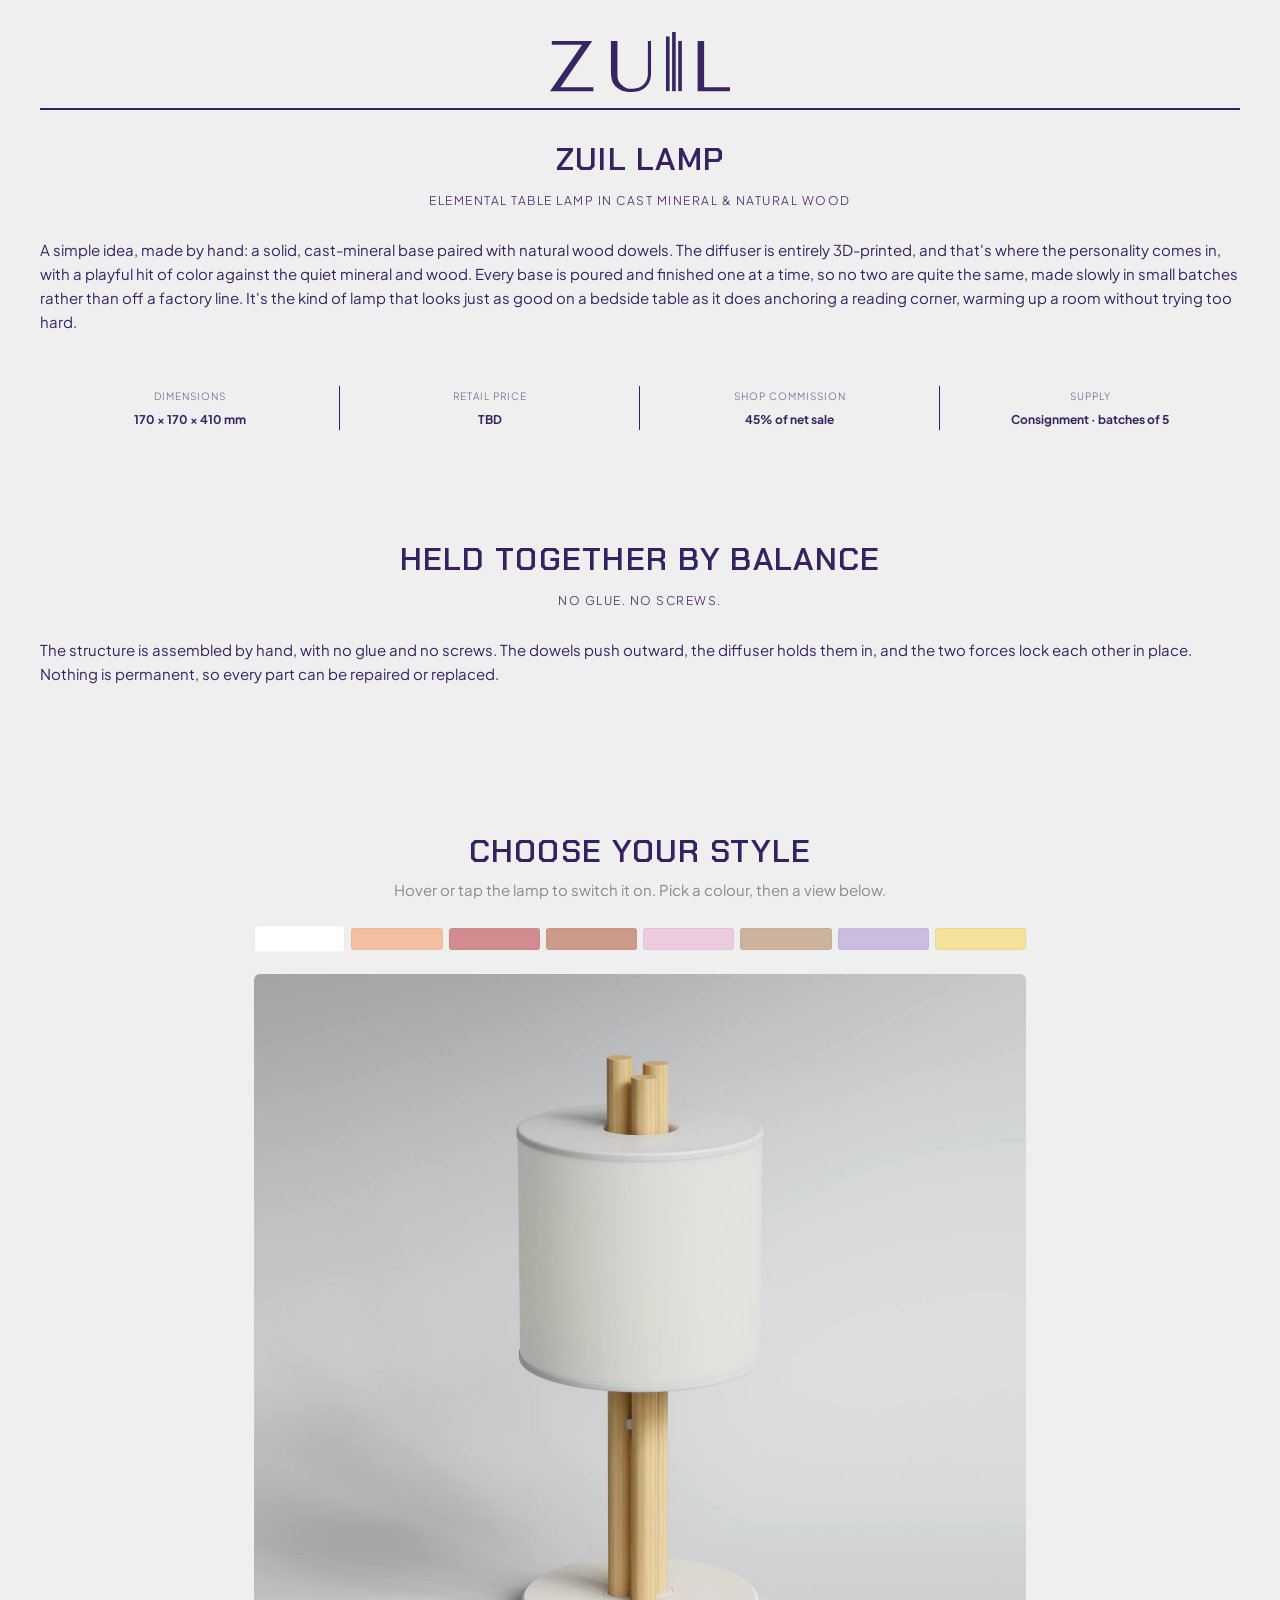
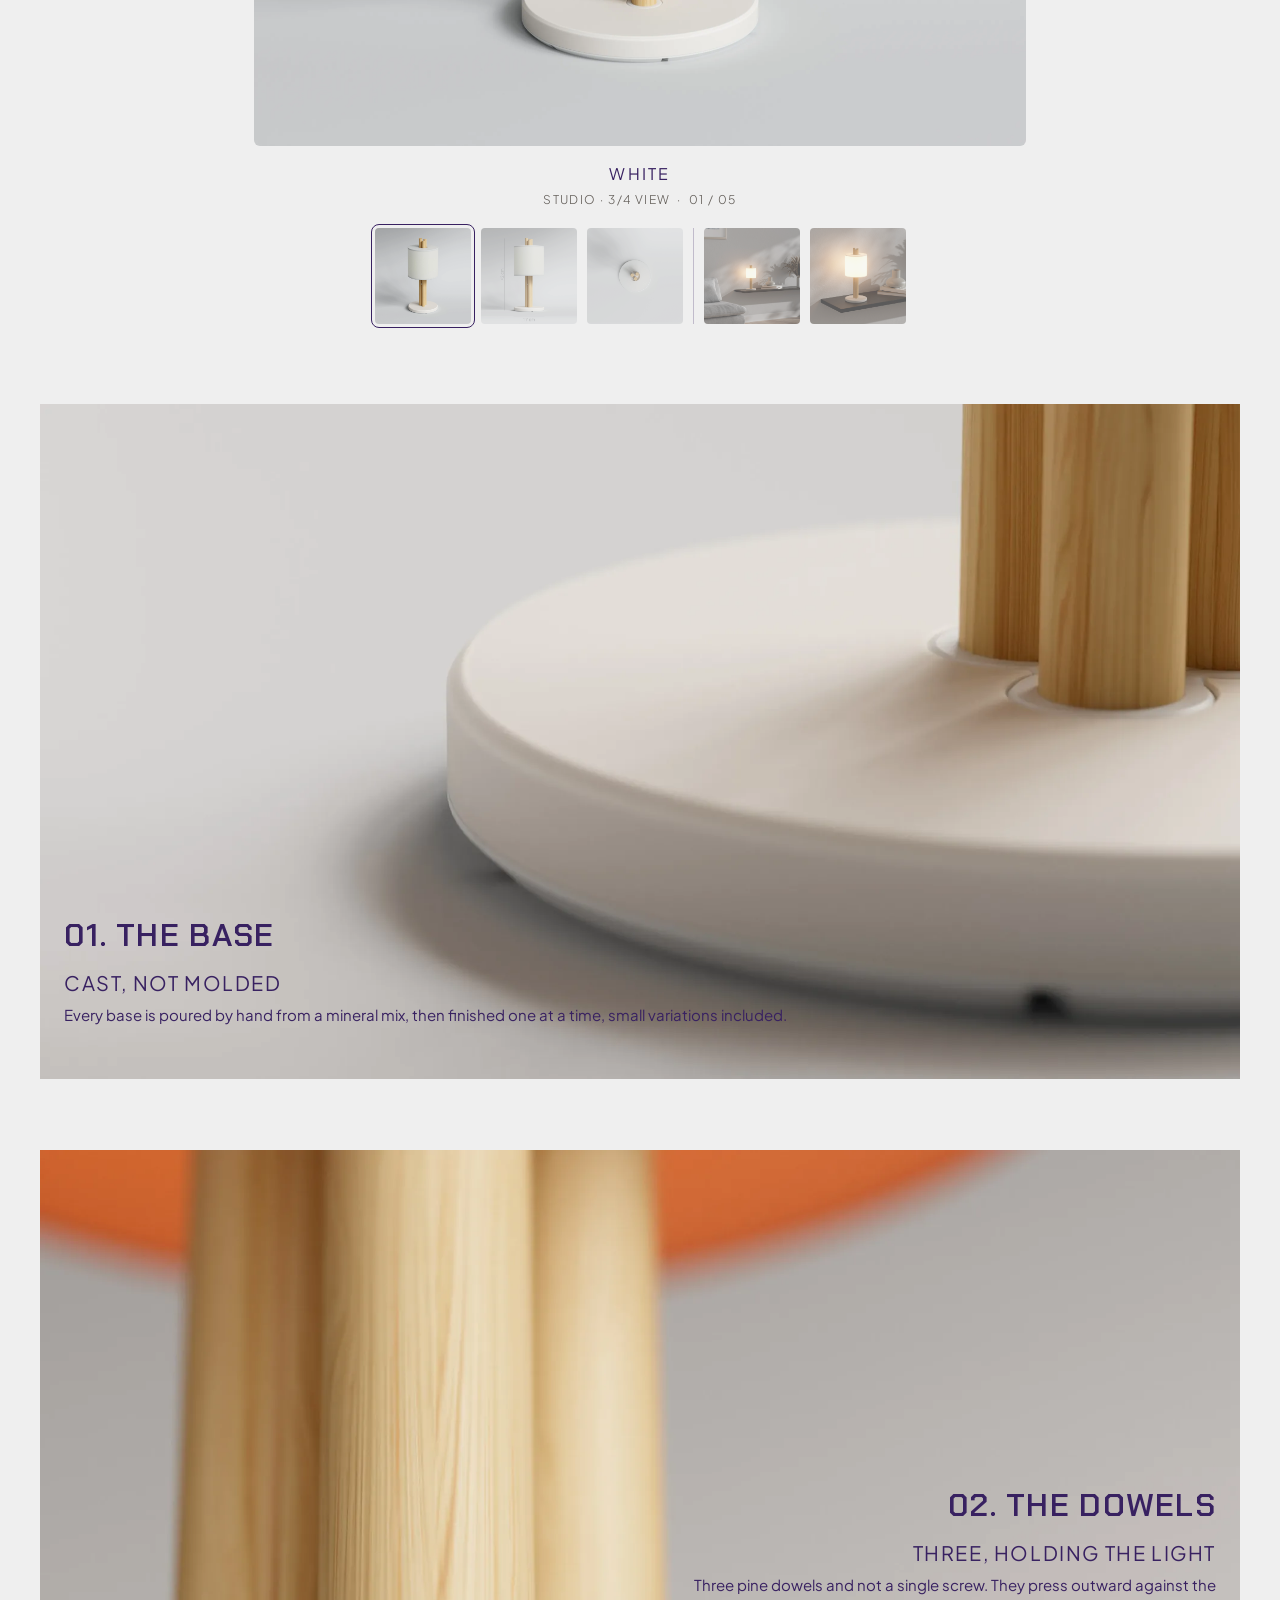
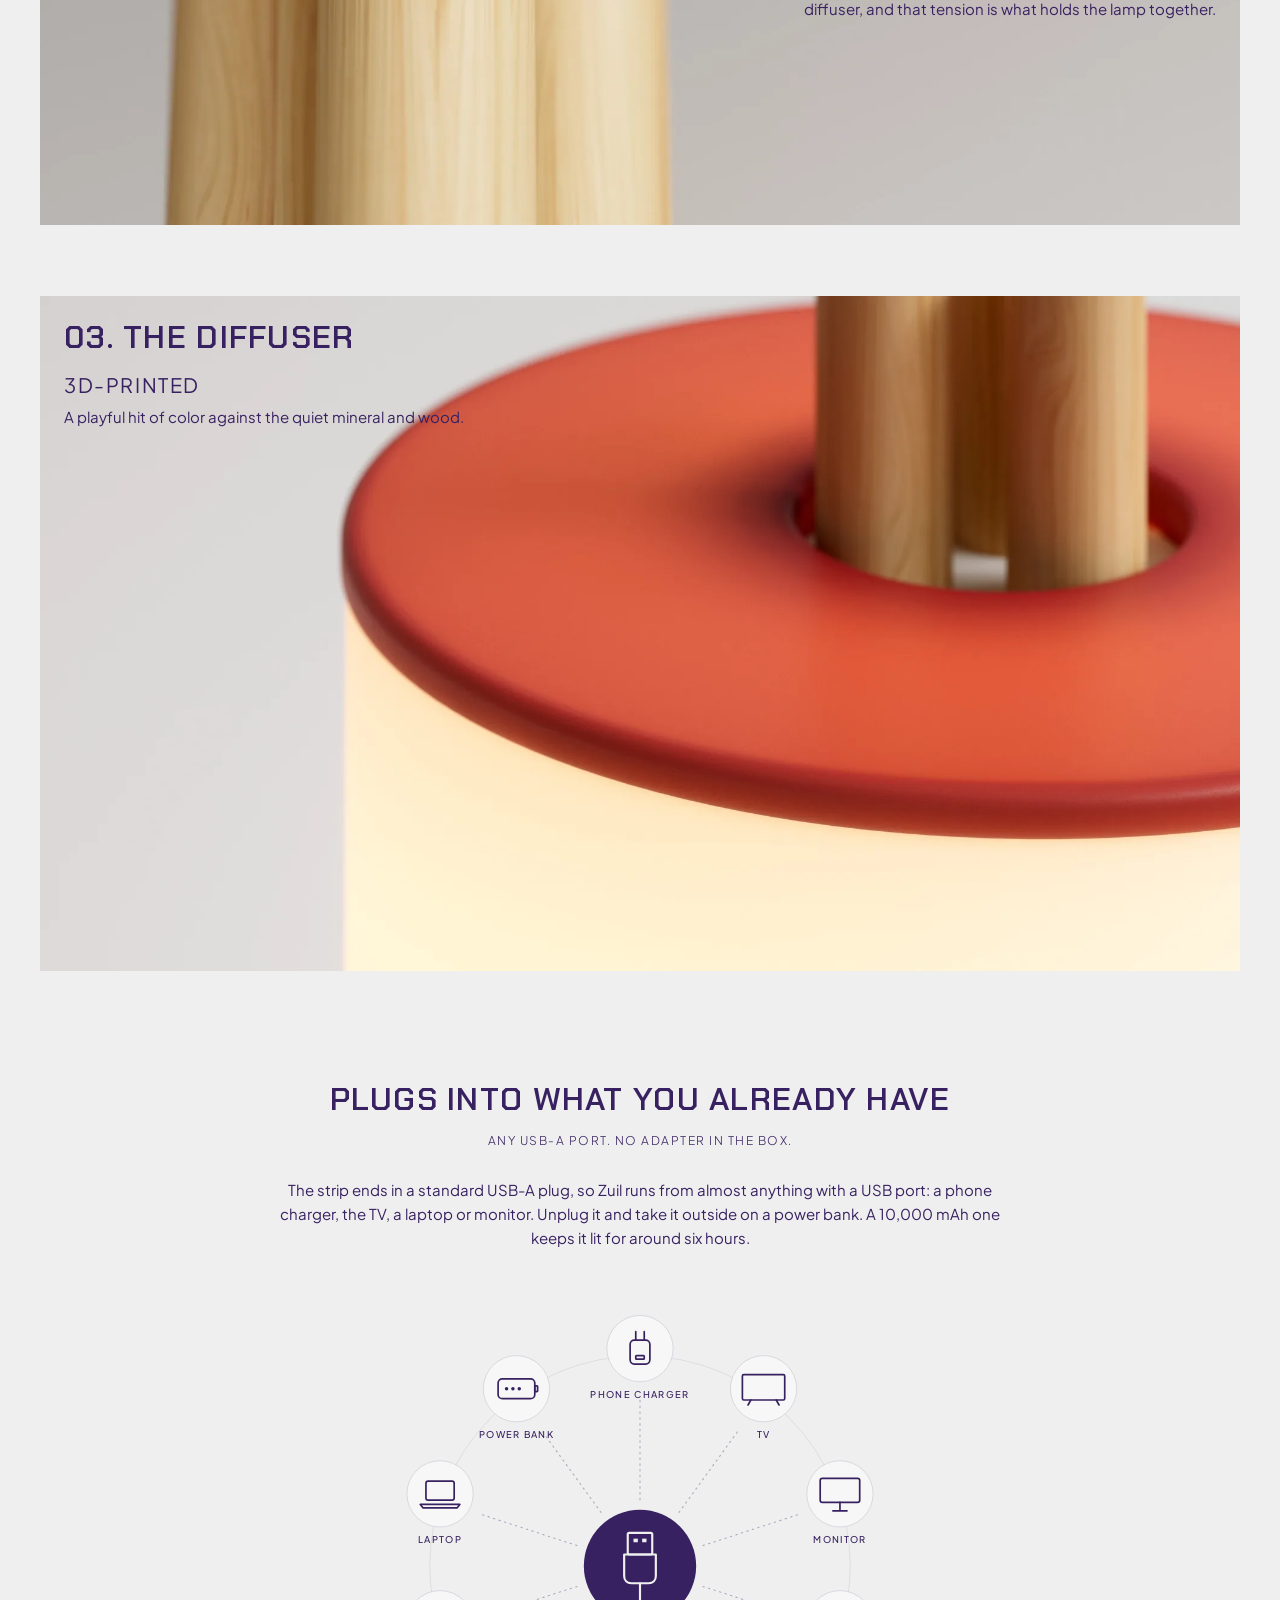
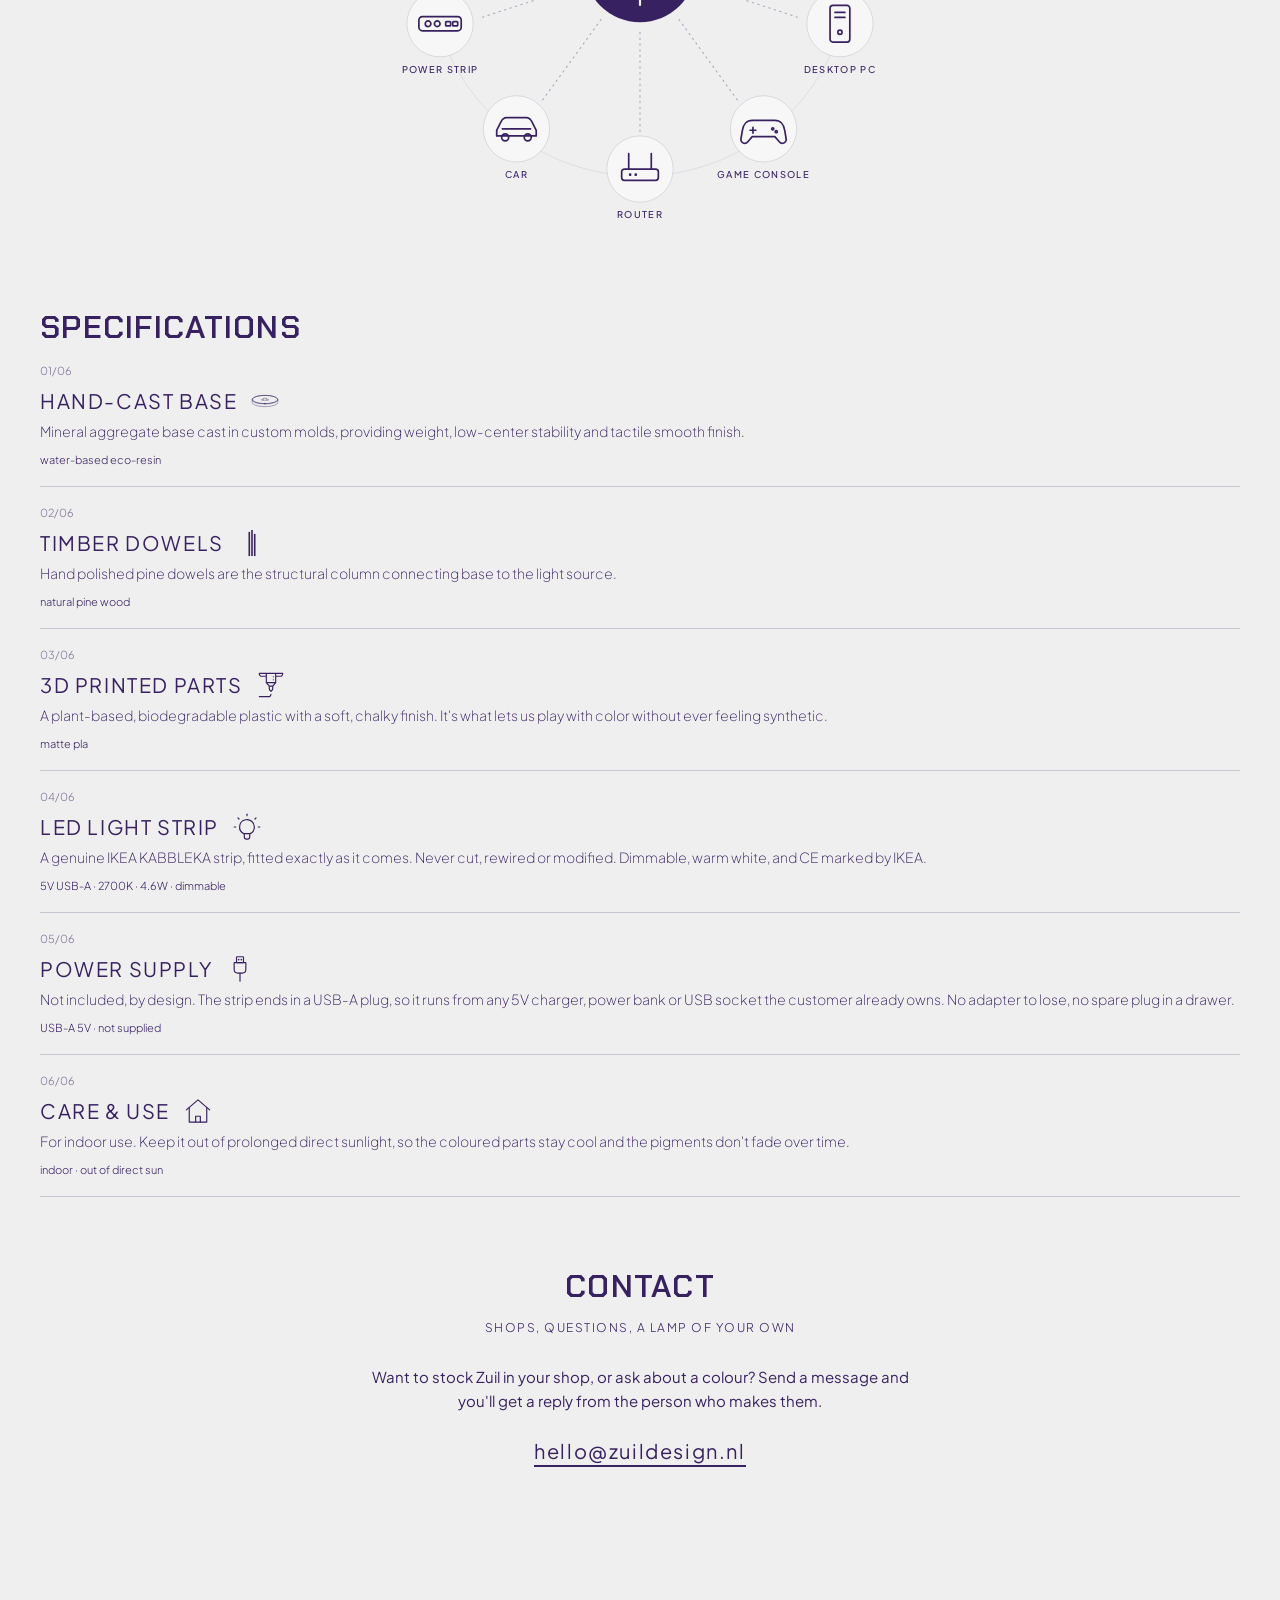
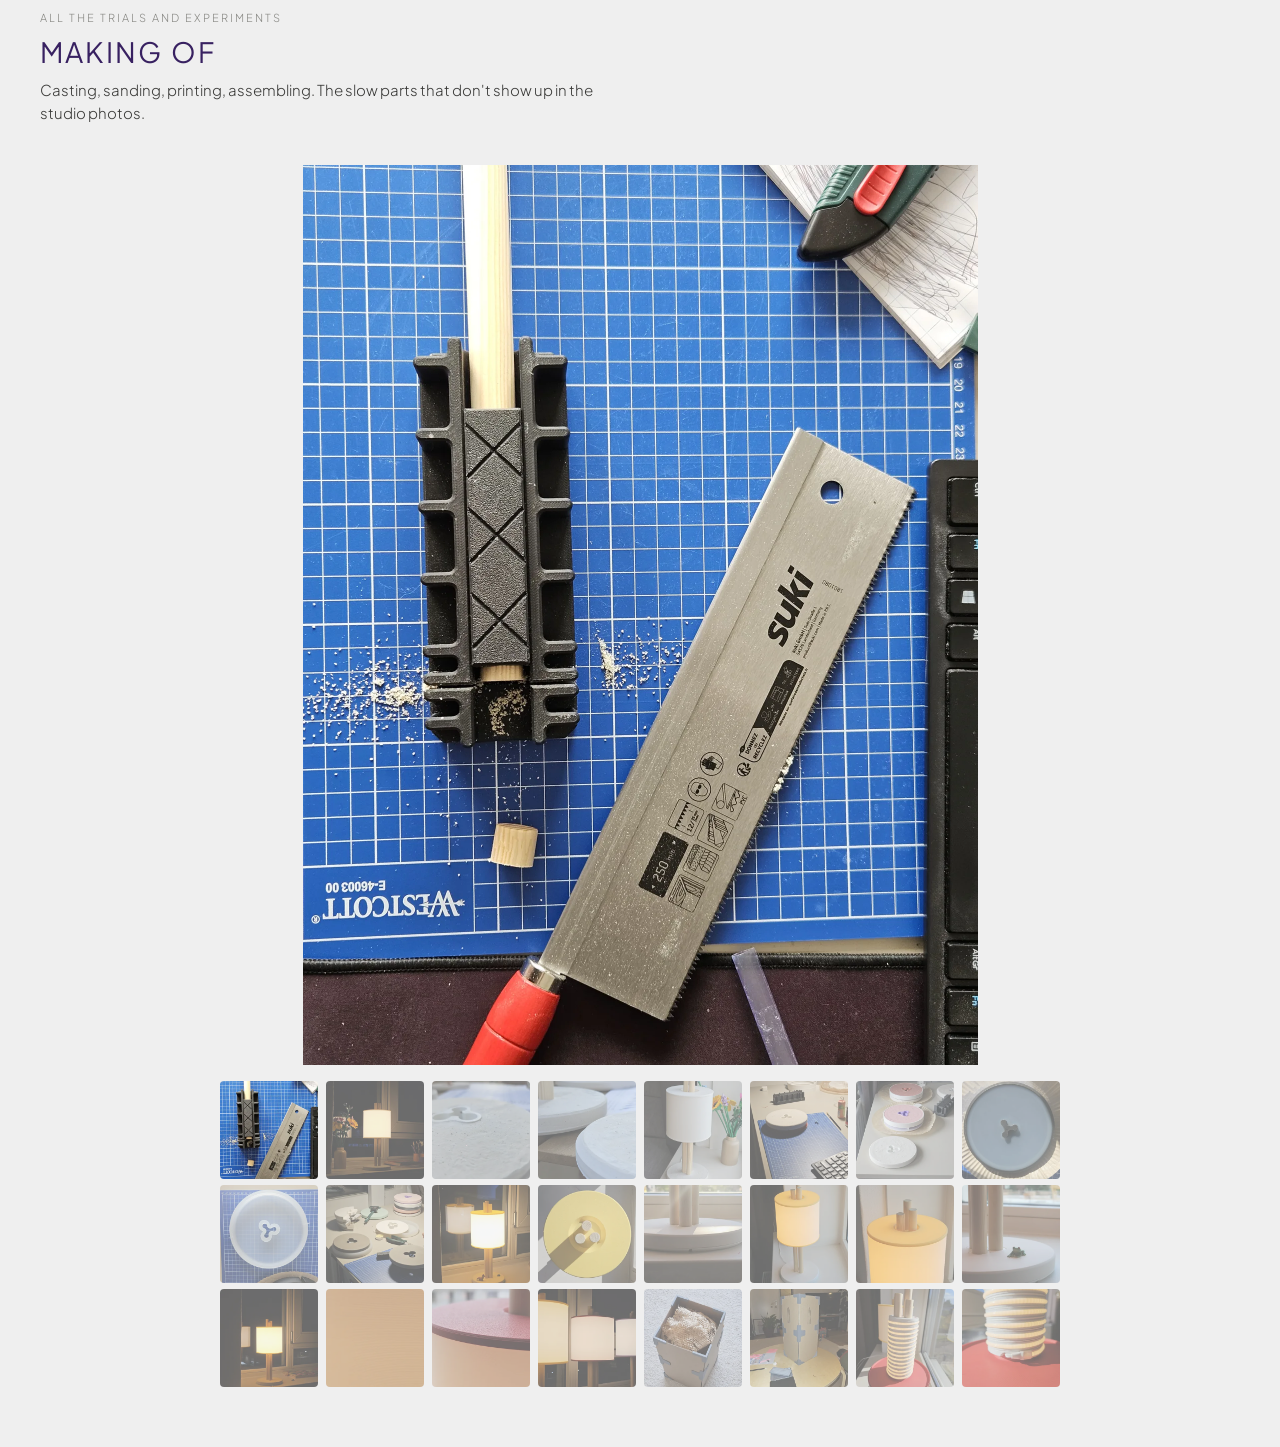
==== commit c3723c7c: "Fix lamp dimensions: 170 × 170 × 410 mm Co-Authored-By: Claude Opus 5.5 <noreply@anthropic.com> Clau" ====
--- a/index.html
+++ b/index.html
@@ -15,7 +15,7 @@
 <link rel="stylesheet" href="css/zuil.css?v=5">
 </head>
 <body>
-<div class="zuil-editorial-page-1-2"><div class="zuil-editorial-container-1-2"><div class="zuil-nav-1-2"><img src="assets/zuil-logo-purple.svg" alt="" class="image"></div><div class="zuil-hero-section-1-2"><div class="zuil-hero-header-wrap is-centered"><div><h1 class="zuil-hero-title-1-2-3">Zuil Lamp</h1></div><div class="zuil-hero-sub-1-2-3 is-centered-text">Elemental Table Lamp in Cast Mineral &amp; Natural Wood</div></div><p class="zuil-hero-paragraph-1-2-3">A simple idea, made by hand: a solid, cast-mineral base paired with natural wood dowels. The diffuser is entirely 3D-printed, and that's where the personality comes in, with a playful hit of color against the quiet mineral and wood. Every base is poured and finished one at a time, so no two are quite the same, made slowly in small batches rather than off a factory line. It's the kind of lamp that looks just as good on a bedside table as it does anchoring a reading corner, warming up a room without trying too hard.</p><div class="zuil-spec-bar-1-2"><div class="zuil-spec-item-1-2"><span class="zuil-spec-label-1-2">Dimensions</span> <span class="zuil-spec-val">180 × 180 × 420 mm</span></div><div class="zuil-spec-item-1-2"><span class="zuil-spec-label-1-2">Retail Price</span> <span class="zuil-spec-val">TBD</span></div><div class="zuil-spec-item-1-2"><span class="zuil-spec-label-1-2">Shop Commission</span> <span class="zuil-spec-val">45% of net sale</span></div><div class="zuil-spec-item-1-2"><span class="zuil-spec-label-1-2">Supply</span> <span class="zuil-spec-val">Consignment · batches of 5</span></div></div></div><div class="zuil-statement-section"><div class="zuil-hero-header-wrap is-centered"><h2 class="zuil-hero-title-1-2-3">Held together by balance</h2><div class="zuil-hero-sub-1-2-3 is-centered-text">No glue. No screws.</div></div><p class="zuil-hero-paragraph-1-2-3">The structure is assembled by hand, with no glue and no screws. The dowels push outward, the diffuser holds them in, and the two forces lock each other in place. Nothing is permanent, so every part can be repaired or replaced.</p></div><div class="w-embed w-script"><div class="lamp-selector-wrap">
+<div class="zuil-editorial-page-1-2"><div class="zuil-editorial-container-1-2"><div class="zuil-nav-1-2"><img src="assets/zuil-logo-purple.svg" alt="" class="image"></div><div class="zuil-hero-section-1-2"><div class="zuil-hero-header-wrap is-centered"><div><h1 class="zuil-hero-title-1-2-3">Zuil Lamp</h1></div><div class="zuil-hero-sub-1-2-3 is-centered-text">Elemental Table Lamp in Cast Mineral &amp; Natural Wood</div></div><p class="zuil-hero-paragraph-1-2-3">A simple idea, made by hand: a solid, cast-mineral base paired with natural wood dowels. The diffuser is entirely 3D-printed, and that's where the personality comes in, with a playful hit of color against the quiet mineral and wood. Every base is poured and finished one at a time, so no two are quite the same, made slowly in small batches rather than off a factory line. It's the kind of lamp that looks just as good on a bedside table as it does anchoring a reading corner, warming up a room without trying too hard.</p><div class="zuil-spec-bar-1-2"><div class="zuil-spec-item-1-2"><span class="zuil-spec-label-1-2">Dimensions</span> <span class="zuil-spec-val">170 × 170 × 410 mm</span></div><div class="zuil-spec-item-1-2"><span class="zuil-spec-label-1-2">Retail Price</span> <span class="zuil-spec-val">TBD</span></div><div class="zuil-spec-item-1-2"><span class="zuil-spec-label-1-2">Shop Commission</span> <span class="zuil-spec-val">45% of net sale</span></div><div class="zuil-spec-item-1-2"><span class="zuil-spec-label-1-2">Supply</span> <span class="zuil-spec-val">Consignment · batches of 5</span></div></div></div><div class="zuil-statement-section"><div class="zuil-hero-header-wrap is-centered"><h2 class="zuil-hero-title-1-2-3">Held together by balance</h2><div class="zuil-hero-sub-1-2-3 is-centered-text">No glue. No screws.</div></div><p class="zuil-hero-paragraph-1-2-3">The structure is assembled by hand, with no glue and no screws. The dowels push outward, the diffuser holds them in, and the two forces lock each other in place. Nothing is permanent, so every part can be repaired or replaced.</p></div><div class="w-embed w-script"><div class="lamp-selector-wrap">
   <h2 class="lamp-gallery-title">Choose your style</h2>
   <p class="lamp-gallery-sub">Hover or tap the lamp to switch it on. Pick a colour, then a view below.</p>
   <div class="lamp-swatches" id="lampSwatches">
@@ -151,7 +151,7 @@
   render();
   preload(cur.color);
 })();
-</script></div><div class="zuil-story-section"><div class="zuil-story-panel"><img src="assets/story/01-the_base.webp" alt="" class="zuil-story-media"><div class="zuil-story-text"><div class="zuil-hero-title-1-2-3">01. The Base</div><h3 class="zuil-row-title-1-2">Cast, not molded</h3><p class="zuil-hero-paragraph-1-2-3">Every base is poured by hand from a mineral mix, then finished one at a time, small variations included.</p></div></div><div class="zuil-story-panel zuil-story-panel-right"><img src="assets/story/02-the_dowels.webp" alt="" class="zuil-story-media"><div class="zuil-story-text zuil-story-text-right"><div class="zuil-hero-title-1-2-3 is-right mobile-left">02. The Dowels</div><h3 class="zuil-row-title-1-2">Three, holding the light</h3><p class="zuil-hero-paragraph-1-2-3 is-half-right">Three pine dowels and not a single screw. They press outward against the diffuser, and that tension is what holds the lamp together.</p></div></div><div class="zuil-story-panel"><img src="assets/story/03-the_diffuser.webp" alt="" class="zuil-story-media"><div class="zuil-story-text zuil-story-text-top"><div class="zuil-hero-title-1-2-3">03. The Diffuser</div><h3 class="zuil-row-title-1-2">3D-printed</h3><p class="zuil-hero-paragraph-1-2-3">A playful hit of color against the quiet mineral and wood.</p></div></div></div><div class="zuil-power-section" id="power"><div class="zuil-hero-header-wrap is-centered"><h2 class="zuil-hero-title-1-2-3">Plugs into what you already have</h2><div class="zuil-hero-sub-1-2-3 is-centered-text">Any USB-A port. No adapter in the box.</div></div><p class="zuil-hero-paragraph-1-2-3 zuil-power-text">The strip ends in a standard USB-A plug, so Zuil runs from almost anything with a USB port: a phone charger, the TV, a laptop or monitor. Unplug it and take it outside on a power bank. A 10,000 mAh one keeps it lit for around six hours.</p><div class="zuil-power-illo"><svg xmlns="http://www.w3.org/2000/svg" viewBox="0 0 800 800" role="img" aria-labelledby="usb-illo-t" class="zuil-power-svg"><title id="usb-illo-t">One USB-A plug, many power sources: phone charger, TV, power bank, laptop, monitor, power strip, desktop PC, game console, car and router</title><style>.usb-lbl{font-family:"Plus Jakarta Sans",Arial,sans-serif;font-weight:500;font-size:13px;letter-spacing:.14em;fill:#382161}</style><circle cx="400" cy="400" r="292" fill="none" stroke="#382161" stroke-opacity=".12"/><line x1="400.0" y1="308.0" x2="400.0" y2="164.0" stroke="#382161" stroke-opacity=".35" stroke-width="1.5" stroke-dasharray="2 6" stroke-linecap="round"/><line x1="454.1" y1="325.6" x2="538.7" y2="209.1" stroke="#382161" stroke-opacity=".35" stroke-width="1.5" stroke-dasharray="2 6" stroke-linecap="round"/><line x1="487.5" y1="371.6" x2="624.4" y2="327.1" stroke="#382161" stroke-opacity=".35" stroke-width="1.5" stroke-dasharray="2 6" stroke-linecap="round"/><line x1="487.5" y1="428.4" x2="624.4" y2="472.9" stroke="#382161" stroke-opacity=".35" stroke-width="1.5" stroke-dasharray="2 6" stroke-linecap="round"/><line x1="454.1" y1="474.4" x2="538.7" y2="590.9" stroke="#382161" stroke-opacity=".35" stroke-width="1.5" stroke-dasharray="2 6" stroke-linecap="round"/><line x1="400.0" y1="492.0" x2="400.0" y2="636.0" stroke="#382161" stroke-opacity=".35" stroke-width="1.5" stroke-dasharray="2 6" stroke-linecap="round"/><line x1="345.9" y1="474.4" x2="261.3" y2="590.9" stroke="#382161" stroke-opacity=".35" stroke-width="1.5" stroke-dasharray="2 6" stroke-linecap="round"/><line x1="312.5" y1="428.4" x2="175.6" y2="472.9" stroke="#382161" stroke-opacity=".35" stroke-width="1.5" stroke-dasharray="2 6" stroke-linecap="round"/><line x1="312.5" y1="371.6" x2="175.6" y2="327.1" stroke="#382161" stroke-opacity=".35" stroke-width="1.5" stroke-dasharray="2 6" stroke-linecap="round"/><line x1="345.9" y1="325.6" x2="261.3" y2="209.1" stroke="#382161" stroke-opacity=".35" stroke-width="1.5" stroke-dasharray="2 6" stroke-linecap="round"/><g transform="translate(400.0 98.0)"><circle r="46" fill="#F7F7F7" stroke="#382161" stroke-opacity=".18"/><g fill="none" stroke="#382161" stroke-width="2.4" stroke-linecap="round" stroke-linejoin="round" transform="scale(.98)"><rect x="-14" y="-12" width="28" height="34" rx="6"/><path d="M-6 -12v-12M6 -12v-12"/><rect x="-6" y="10" width="12" height="5" rx="1"/></g></g><text x="400.0" y="166.0" text-anchor="middle" class="usb-lbl">PHONE CHARGER</text><g transform="translate(571.6 153.8)"><circle r="46" fill="#F7F7F7" stroke="#382161" stroke-opacity=".18"/><g fill="none" stroke="#382161" stroke-width="2.4" stroke-linecap="round" stroke-linejoin="round" transform="scale(.98)"><rect x="-30" y="-20" width="60" height="36" rx="2"/><path d="M-18 16l-4 7M18 16l4 7"/></g></g><text x="571.6" y="221.8" text-anchor="middle" class="usb-lbl">TV</text><g transform="translate(677.7 299.8)"><circle r="46" fill="#F7F7F7" stroke="#382161" stroke-opacity=".18"/><g fill="none" stroke="#382161" stroke-width="2.4" stroke-linecap="round" stroke-linejoin="round" transform="scale(.98)"><rect x="-28" y="-22" width="56" height="34" rx="3"/><path d="M0 12v10M-10 24h20"/></g></g><text x="677.7" y="367.8" text-anchor="middle" class="usb-lbl">MONITOR</text><g transform="translate(677.7 480.2)"><circle r="46" fill="#F7F7F7" stroke="#382161" stroke-opacity=".18"/><g fill="none" stroke="#382161" stroke-width="2.4" stroke-linecap="round" stroke-linejoin="round" transform="scale(.98)"><rect x="-14" y="-26" width="28" height="52" rx="4"/><path d="M-7 -16h14M-7 -9h14"/><circle cx="0" cy="12" r="3"/></g></g><text x="677.7" y="548.2" text-anchor="middle" class="usb-lbl">DESKTOP PC</text><g transform="translate(571.6 626.2)"><circle r="46" fill="#F7F7F7" stroke="#382161" stroke-opacity=".18"/><g fill="none" stroke="#382161" stroke-width="2.4" stroke-linecap="round" stroke-linejoin="round" transform="scale(.98)"><path d="M-16 -12h32c8 0 13 6 14 14l2 12c1 6-6 9-10 4l-6-7h-32l-6 7c-4 5-11 2-10-4l2-12c1-8 6-14 14-14z"/><path d="M-15 -2v8M-19 2h8"/><circle cx="13" cy="0" r="1.5"/><circle cx="18" cy="4" r="1.5"/></g></g><text x="571.6" y="694.2" text-anchor="middle" class="usb-lbl">GAME CONSOLE</text><g transform="translate(400.0 682.0)"><circle r="46" fill="#F7F7F7" stroke="#382161" stroke-opacity=".18"/><g fill="none" stroke="#382161" stroke-width="2.4" stroke-linecap="round" stroke-linejoin="round" transform="scale(.98)"><rect x="-26" y="0" width="52" height="16" rx="4"/><path d="M-16 0v-22M16 0v-22"/><path d="M-14 8h0M-6 8h0" stroke-width="4"/></g></g><text x="400.0" y="750.0" text-anchor="middle" class="usb-lbl">ROUTER</text><g transform="translate(228.4 626.2)"><circle r="46" fill="#F7F7F7" stroke="#382161" stroke-opacity=".18"/><g fill="none" stroke="#382161" stroke-width="2.4" stroke-linecap="round" stroke-linejoin="round" transform="scale(.98)"><path d="M-28 10v-8l6-12c2-4 4-6 8-6h28c4 0 6 2 8 6l6 12v8z"/><path d="M-20 0h40"/><circle cx="-16" cy="12" r="5"/><circle cx="16" cy="12" r="5"/></g></g><text x="228.4" y="694.2" text-anchor="middle" class="usb-lbl">CAR</text><g transform="translate(122.3 480.2)"><circle r="46" fill="#F7F7F7" stroke="#382161" stroke-opacity=".18"/><g fill="none" stroke="#382161" stroke-width="2.4" stroke-linecap="round" stroke-linejoin="round" transform="scale(.98)"><rect x="-30" y="-10" width="60" height="20" rx="5"/><circle cx="-17" cy="0" r="4"/><circle cx="-4" cy="0" r="4"/><rect x="8" y="-3" width="7" height="6" rx="1"/><rect x="18" y="-3" width="7" height="6" rx="1"/></g></g><text x="122.3" y="548.2" text-anchor="middle" class="usb-lbl">POWER STRIP</text><g transform="translate(122.3 299.8)"><circle r="46" fill="#F7F7F7" stroke="#382161" stroke-opacity=".18"/><g fill="none" stroke="#382161" stroke-width="2.4" stroke-linecap="round" stroke-linejoin="round" transform="scale(.98)"><rect x="-20" y="-18" width="40" height="27" rx="3"/><path d="M-28 15h56l-4 5h-48z"/></g></g><text x="122.3" y="367.8" text-anchor="middle" class="usb-lbl">LAPTOP</text><g transform="translate(228.4 153.8)"><circle r="46" fill="#F7F7F7" stroke="#382161" stroke-opacity=".18"/><g fill="none" stroke="#382161" stroke-width="2.4" stroke-linecap="round" stroke-linejoin="round" transform="scale(.98)"><rect x="-26" y="-14" width="52" height="28" rx="6"/><path d="M-14 0h0M-5 0h0M4 0h0" stroke-width="5"/><rect x="26" y="-4" width="4" height="8" rx="1"/></g></g><text x="228.4" y="221.8" text-anchor="middle" class="usb-lbl">POWER BANK</text><g transform="translate(400 400)"><circle r="78" fill="#382161"/><g fill="none" stroke="#EFEFEF" stroke-width="3" stroke-linejoin="round" stroke-linecap="round"><rect x="-17" y="-46" width="34" height="30" rx="2"/><rect x="-9" y="-38" width="6" height="5" fill="#EFEFEF" stroke="none"/><rect x="3" y="-38" width="6" height="5" fill="#EFEFEF" stroke="none"/><path d="M-22 -16h44v30c0 6-4 10-10 10h-24c-6 0-10-4-10-10z"/><path d="M0 24c0 14 0 18 0 30"/></g></g></svg></div></div><div class="zuil-hero-title-1-2-3">Specifications</div><div class="zuil-details-list-1-2"><div class="zuil-detail-row-1-2"><div class="zuil-row-num-1-2">01/06</div><div class="zuil-row-title-1-2 has-icon"><span>Hand-Cast Base</span><img src="assets/icons/base.svg" alt="" class="zuil-row-icon" width="24" height="24"></div><div class="zuil-row-desc-1-2">Mineral aggregate base cast in custom molds, providing weight, low-center stability and tactile smooth finish.</div><div class="zuil-row-spec-1-2">water-based eco-resin</div></div><div class="zuil-detail-row-1-2"><div class="zuil-row-num-1-2">02/06</div><div class="zuil-row-title-1-2 has-icon"><span>Timber Dowels</span><img src="assets/icons/dowels.svg" alt="" class="zuil-row-icon" width="24" height="24"></div><div class="zuil-row-desc-1-2">Hand polished pine dowels are the structural column connecting base to the light source.</div><div class="zuil-row-spec-1-2">natural pine wood</div></div><div class="zuil-detail-row-1-2"><div class="zuil-row-num-1-2">03/06</div><div class="zuil-row-title-1-2 has-icon"><span>3D Printed parts</span><img src="assets/icons/printed.svg" alt="" class="zuil-row-icon" width="24" height="24"></div><div class="zuil-row-desc-1-2">A plant-based, biodegradable plastic with a soft, chalky finish. It's what lets us play with color without ever feeling synthetic.</div><div class="zuil-row-spec-1-2">matte pla</div></div><div class="zuil-detail-row-1-2"><div class="zuil-row-num-1-2">04/06</div><div class="zuil-row-title-1-2 has-icon"><span>LED light strip</span><img src="assets/icons/led.svg" alt="" class="zuil-row-icon" width="24" height="24"></div><div class="zuil-row-desc-1-2">A genuine IKEA KABBLEKA strip, fitted exactly as it comes. Never cut, rewired or modified. Dimmable, warm white, and CE marked by IKEA.</div><div class="zuil-row-spec-1-2">5V USB-A · 2700K · 4.6W · dimmable</div></div><div class="zuil-detail-row-1-2"><div class="zuil-row-num-1-2"><div>05/06</div></div><div class="zuil-row-title-1-2 has-icon"><span>Power supply</span><img src="assets/icons/power.svg" alt="" class="zuil-row-icon" width="24" height="24"></div><div class="zuil-row-desc-1-2"><div>Not included, by design. The strip ends in a USB-A plug, so it runs from any 5V charger, power bank or USB socket the customer already owns. No adapter to lose, no spare plug in a drawer.</div></div><div class="zuil-row-spec-1-2"><div>USB-A 5V · not supplied</div></div></div><div class="zuil-detail-row-1-2"><div class="zuil-row-num-1-2">06/06</div><div class="zuil-row-title-1-2 has-icon"><span>Care &amp; use</span><img src="assets/icons/care.svg" alt="" class="zuil-row-icon" width="24" height="24"></div><div class="zuil-row-desc-1-2">For indoor use. Keep it out of prolonged direct sunlight, so the coloured parts stay cool and the pigments don't fade over time.</div><div class="zuil-row-spec-1-2">indoor · out of direct sun</div></div></div><div class="zuil-contact-section" id="contact"><div class="zuil-hero-header-wrap is-centered"><h2 class="zuil-hero-title-1-2-3">Contact</h2><div class="zuil-hero-sub-1-2-3 is-centered-text">Shops, questions, a lamp of your own</div></div><p class="zuil-hero-paragraph-1-2-3 zuil-contact-text">Want to stock Zuil in your shop, or ask about a colour? Send a message and you'll get a reply from the person who makes them.</p><a class="zuil-contact-link" href="mailto:hello@zuildesign.nl">hello@zuildesign.nl</a></div><div class="zuil-making-section"><div class="zuil-making-head"><div class="zuil-making-kicker">ALL THE TRIALS AND EXPERIMENTS</div><h2 class="zuil-making-title">Making of</h2><p class="zuil-making-desc">Casting, sanding, printing, assembling. The slow parts that don't show up in the studio photos.</p></div><div class="zuil-making-stage"><img src="assets/making/20260923_150925.webp" alt="Zuil lamp, making of" class="zuil-making-stage-img"></div><div class="zuil-making-grid"><div class="zuil-making-item"><img src="assets/making/thumb/20260923_150925.webp" data-full="assets/making/20260923_150925.webp" loading="lazy" alt="Zuil lamp, making of" class="zuil-making-img"></div><div class="zuil-making-item"><img src="assets/making/thumb/20260826_213608.webp" data-full="assets/making/20260826_213608.webp" loading="lazy" alt="Zuil lamp, making of" class="zuil-making-img"></div><div class="zuil-making-item"><img src="assets/making/thumb/20260826_181526.webp" data-full="assets/making/20260826_181526.webp" loading="lazy" alt="Zuil lamp, making of" class="zuil-making-img"></div><div class="zuil-making-item"><img src="assets/making/thumb/20260826_181658.webp" data-full="assets/making/20260826_181658.webp" loading="lazy" alt="Zuil lamp, making of" class="zuil-making-img"></div><div class="zuil-making-item"><img src="assets/making/thumb/20260827_082022.webp" data-full="assets/making/20260827_082022.webp" loading="lazy" alt="Zuil lamp, making of" class="zuil-making-img"></div><div class="zuil-making-item"><img src="assets/making/thumb/20260901_232814.webp" data-full="assets/making/20260901_232814.webp" loading="lazy" alt="Zuil lamp, making of" class="zuil-making-img"></div><div class="zuil-making-item"><img src="assets/making/thumb/20260902_145602.webp" data-full="assets/making/20260902_145602.webp" loading="lazy" alt="Zuil lamp, making of" class="zuil-making-img"></div><div class="zuil-making-item"><img src="assets/making/thumb/20260906_104153.webp" data-full="assets/making/20260906_104153.webp" loading="lazy" alt="Zuil lamp, making of" class="zuil-making-img"></div><div class="zuil-making-item"><img src="assets/making/thumb/20260906_134107.webp" data-full="assets/making/20260906_134107.webp" loading="lazy" alt="Zuil lamp, making of" class="zuil-making-img"></div><div class="zuil-making-item"><img src="assets/making/thumb/20260911_203028.webp" data-full="assets/making/20260911_203028.webp" loading="lazy" alt="Zuil lamp, making of" class="zuil-making-img"></div><div class="zuil-making-item"><img src="assets/making/thumb/20260914_215119.webp" data-full="assets/making/20260914_215119.webp" loading="lazy" alt="Zuil lamp, making of" class="zuil-making-img"></div><div class="zuil-making-item"><img src="assets/making/thumb/20260915_093951.webp" data-full="assets/making/20260915_093951.webp" loading="lazy" alt="Zuil lamp, making of" class="zuil-making-img"></div><div class="zuil-making-item"><img src="assets/making/thumb/20260916_190447.webp" data-full="assets/making/20260916_190447.webp" loading="lazy" alt="Zuil lamp, making of" class="zuil-making-img"></div><div class="zuil-making-item"><img src="assets/making/thumb/20260916_190635.webp" data-full="assets/making/20260916_190635.webp" loading="lazy" alt="Zuil lamp, making of" class="zuil-making-img"></div><div class="zuil-making-item"><img src="assets/making/thumb/20260916_190700.webp" data-full="assets/making/20260916_190700.webp" loading="lazy" alt="Zuil lamp, making of" class="zuil-making-img"></div><div class="zuil-making-item"><img src="assets/making/thumb/20260916_191316.webp" data-full="assets/making/20260916_191316.webp" loading="lazy" alt="Zuil lamp, making of" class="zuil-making-img"></div><div class="zuil-making-item"><img src="assets/making/thumb/20260916_210843.webp" data-full="assets/making/20260916_210843.webp" loading="lazy" alt="Zuil lamp, making of" class="zuil-making-img"></div><div class="zuil-making-item"><img src="assets/making/thumb/20260923_160315.webp" data-full="assets/making/20260923_160315.webp" loading="lazy" alt="Zuil lamp, making of" class="zuil-making-img"></div><div class="zuil-making-item"><img src="assets/making/thumb/20260923_160323.webp" data-full="assets/making/20260923_160323.webp" loading="lazy" alt="Zuil lamp, making of" class="zuil-making-img"></div><div class="zuil-making-item"><img src="assets/making/thumb/20260928_220133.webp" data-full="assets/making/20260928_220133.webp" loading="lazy" alt="Zuil lamp, making of" class="zuil-making-img"></div><div class="zuil-making-item"><img src="assets/making/thumb/20261002_173106.webp" data-full="assets/making/20261002_173106.webp" loading="lazy" alt="Zuil lamp, making of" class="zuil-making-img"></div><div class="zuil-making-item"><img src="assets/making/thumb/20261003_202859.webp" data-full="assets/making/20261003_202859.webp" loading="lazy" alt="Zuil lamp, making of" class="zuil-making-img"></div><div class="zuil-making-item"><img src="assets/making/thumb/20261008_110548.webp" data-full="assets/making/20261008_110548.webp" loading="lazy" alt="Zuil lamp, making of" class="zuil-making-img"></div><div class="zuil-making-item"><img src="assets/making/thumb/20261008_110602.webp" data-full="assets/making/20261008_110602.webp" loading="lazy" alt="Zuil lamp, making of" class="zuil-making-img"></div></div><div class="w-embed w-script"><script>
+</script></div><div class="zuil-story-section"><div class="zuil-story-panel"><img src="assets/story/01-the_base.webp" alt="" class="zuil-story-media"><div class="zuil-story-text"><div class="zuil-hero-title-1-2-3">01. The Base</div><h3 class="zuil-row-title-1-2">Cast, not molded</h3><p class="zuil-hero-paragraph-1-2-3">Every base is poured by hand from a mineral mix, then finished one at a time, small variations included.</p></div></div><div class="zuil-story-panel zuil-story-panel-right"><img src="assets/story/02-the_dowels.webp" alt="" class="zuil-story-media"><div class="zuil-story-text zuil-story-text-right"><div class="zuil-hero-title-1-2-3 is-right mobile-left">02. The Dowels</div><h3 class="zuil-row-title-1-2">Three, holding the light</h3><p class="zuil-hero-paragraph-1-2-3 is-half-right">Three pine dowels and not a single screw. They press outward against the diffuser, and that tension is what holds the lamp together.</p></div></div><div class="zuil-story-panel"><img src="assets/story/03-the_diffuser.webp" alt="" class="zuil-story-media"><div class="zuil-story-text zuil-story-text-top"><div class="zuil-hero-title-1-2-3">03. The Diffuser</div><h3 class="zuil-row-title-1-2">3D-printed</h3><p class="zuil-hero-paragraph-1-2-3">A playful hit of color against the quiet mineral and wood.</p></div></div></div><div class="zuil-power-section" id="power"><div class="zuil-hero-header-wrap is-centered"><h2 class="zuil-hero-title-1-2-3">Plugs into what you already have</h2><div class="zuil-hero-sub-1-2-3 is-centered-text">Any USB-A port. No adapter in the box.</div></div><p class="zuil-hero-paragraph-1-2-3 zuil-power-text">The strip ends in a standard USB-A plug, so Zuil runs from almost anything with a USB port: a phone charger, the TV, a laptop or monitor. Unplug it and take it outside on a power bank. A 10,000 mAh one keeps it lit for around six hours.</p><div class="zuil-power-illo"><svg xmlns="http://www.w3.org/2000/svg" viewBox="0 0 800 800" role="img" aria-labelledby="usb-illo-t" class="zuil-power-svg"><title id="usb-illo-t">One USB-A plug, many power sources: phone charger, TV, power bank, laptop, monitor, power strip, desktop PC, game console, car and router</title><style>.usb-lbl{font-family:"Plus Jakarta Sans",Arial,sans-serif;font-weight:500;font-size:13px;letter-spacing:.14em;fill:#382161}</style><circle cx="400" cy="400" r="292" fill="none" stroke="#382161" stroke-opacity=".12"/><line x1="400.0" y1="308.0" x2="400.0" y2="164.0" stroke="#382161" stroke-opacity=".35" stroke-width="1.5" stroke-dasharray="2 6" stroke-linecap="round"/><line x1="454.1" y1="325.6" x2="538.7" y2="209.1" stroke="#382161" stroke-opacity=".35" stroke-width="1.5" stroke-dasharray="2 6" stroke-linecap="round"/><line x1="487.5" y1="371.6" x2="624.4" y2="327.1" stroke="#382161" stroke-opacity=".35" stroke-width="1.5" stroke-dasharray="2 6" stroke-linecap="round"/><line x1="487.5" y1="428.4" x2="624.4" y2="472.9" stroke="#382161" stroke-opacity=".35" stroke-width="1.5" stroke-dasharray="2 6" stroke-linecap="round"/><line x1="454.1" y1="474.4" x2="538.7" y2="590.9" stroke="#382161" stroke-opacity=".35" stroke-width="1.5" stroke-dasharray="2 6" stroke-linecap="round"/><line x1="400.0" y1="492.0" x2="400.0" y2="636.0" stroke="#382161" stroke-opacity=".35" stroke-width="1.5" stroke-dasharray="2 6" stroke-linecap="round"/><line x1="345.9" y1="474.4" x2="261.3" y2="590.9" stroke="#382161" stroke-opacity=".35" stroke-width="1.5" stroke-dasharray="2 6" stroke-linecap="round"/><line x1="312.5" y1="428.4" x2="175.6" y2="472.9" stroke="#382161" stroke-opacity=".35" stroke-width="1.5" stroke-dasharray="2 6" stroke-linecap="round"/><line x1="312.5" y1="371.6" x2="175.6" y2="327.1" stroke="#382161" stroke-opacity=".35" stroke-width="1.5" stroke-dasharray="2 6" stroke-linecap="round"/><line x1="345.9" y1="325.6" x2="261.3" y2="209.1" stroke="#382161" stroke-opacity=".35" stroke-width="1.5" stroke-dasharray="2 6" stroke-linecap="round"/><g transform="translate(400.0 98.0)"><circle r="46" fill="#F7F7F7" stroke="#382161" stroke-opacity=".18"/><g fill="none" stroke="#382161" stroke-width="2.4" stroke-linecap="round" stroke-linejoin="round" transform="scale(.98)"><rect x="-14" y="-12" width="28" height="34" rx="6"/><path d="M-6 -12v-12M6 -12v-12"/><rect x="-6" y="10" width="12" height="5" rx="1"/></g></g><text x="400.0" y="166.0" text-anchor="middle" class="usb-lbl">PHONE CHARGER</text><g transform="translate(571.6 153.8)"><circle r="46" fill="#F7F7F7" stroke="#382161" stroke-opacity=".18"/><g fill="none" stroke="#382161" stroke-width="2.4" stroke-linecap="round" stroke-linejoin="round" transform="scale(.98)"><rect x="-30" y="-20" width="60" height="36" rx="2"/><path d="M-18 16l-4 7M18 16l4 7"/></g></g><text x="571.6" y="221.8" text-anchor="middle" class="usb-lbl">TV</text><g transform="translate(677.7 299.8)"><circle r="46" fill="#F7F7F7" stroke="#382161" stroke-opacity=".18"/><g fill="none" stroke="#382161" stroke-width="2.4" stroke-linecap="round" stroke-linejoin="round" transform="scale(.98)"><rect x="-28" y="-22" width="56" height="34" rx="3"/><path d="M0 12v10M-10 24h20"/></g></g><text x="677.7" y="367.8" text-anchor="middle" class="usb-lbl">MONITOR</text><g transform="translate(677.7 480.2)"><circle r="46" fill="#F7F7F7" stroke="#382161" stroke-opacity=".18"/><g fill="none" stroke="#382161" stroke-width="2.4" stroke-linecap="round" stroke-linejoin="round" transform="scale(.98)"><rect x="-14" y="-26" width="28" height="52" rx="4"/><path d="M-7 -16h14M-7 -9h14"/><circle cx="0" cy="12" r="3"/></g></g><text x="677.7" y="548.2" text-anchor="middle" class="usb-lbl">DESKTOP PC</text><g transform="translate(571.6 626.2)"><circle r="46" fill="#F7F7F7" stroke="#382161" stroke-opacity=".18"/><g fill="none" stroke="#382161" stroke-width="2.4" stroke-linecap="round" stroke-linejoin="round" transform="scale(.98)"><path d="M-16 -12h32c8 0 13 6 14 14l2 12c1 6-6 9-10 4l-6-7h-32l-6 7c-4 5-11 2-10-4l2-12c1-8 6-14 14-14z"/><path d="M-15 -2v8M-19 2h8"/><circle cx="13" cy="0" r="1.5"/><circle cx="18" cy="4" r="1.5"/></g></g><text x="571.6" y="694.2" text-anchor="middle" class="usb-lbl">GAME CONSOLE</text><g transform="translate(400.0 682.0)"><circle r="46" fill="#F7F7F7" stroke="#382161" stroke-opacity=".18"/><g fill="none" stroke="#382161" stroke-width="2.4" stroke-linecap="round" stroke-linejoin="round" transform="scale(.98)"><rect x="-26" y="0" width="52" height="16" rx="4"/><path d="M-16 0v-22M16 0v-22"/><path d="M-14 8h0M-6 8h0" stroke-width="4"/></g></g><text x="400.0" y="750.0" text-anchor="middle" class="usb-lbl">ROUTER</text><g transform="translate(228.4 626.2)"><circle r="46" fill="#F7F7F7" stroke="#382161" stroke-opacity=".18"/><g fill="none" stroke="#382161" stroke-width="2.4" stroke-linecap="round" stroke-linejoin="round" transform="scale(.98)"><path d="M-28 10v-8l6-12c2-4 4-6 8-6h28c4 0 6 2 8 6l6 12v8z"/><path d="M-20 0h40"/><circle cx="-16" cy="12" r="5"/><circle cx="16" cy="12" r="5"/></g></g><text x="228.4" y="694.2" text-anchor="middle" class="usb-lbl">CAR</text><g transform="translate(122.3 480.2)"><circle r="46" fill="#F7F7F7" stroke="#382161" stroke-opacity=".18"/><g fill="none" stroke="#382161" stroke-width="2.4" stroke-linecap="round" stroke-linejoin="round" transform="scale(.98)"><rect x="-30" y="-10" width="60" height="20" rx="5"/><circle cx="-17" cy="0" r="4"/><circle cx="-4" cy="0" r="4"/><rect x="8" y="-3" width="7" height="6" rx="1"/><rect x="18" y="-3" width="7" height="6" rx="1"/></g></g><text x="122.3" y="548.2" text-anchor="middle" class="usb-lbl">POWER STRIP</text><g transform="translate(122.3 299.8)"><circle r="46" fill="#F7F7F7" stroke="#382161" stroke-opacity=".18"/><g fill="none" stroke="#382161" stroke-width="2.4" stroke-linecap="round" stroke-linejoin="round" transform="scale(.98)"><rect x="-20" y="-18" width="40" height="27" rx="3"/><path d="M-28 15h56l-4 5h-48z"/></g></g><text x="122.3" y="367.8" text-anchor="middle" class="usb-lbl">LAPTOP</text><g transform="translate(228.4 153.8)"><circle r="46" fill="#F7F7F7" stroke="#382161" stroke-opacity=".18"/><g fill="none" stroke="#382161" stroke-width="2.4" stroke-linecap="round" stroke-linejoin="round" transform="scale(.98)"><rect x="-26" y="-14" width="52" height="28" rx="6"/><path d="M-14 0h0M-5 0h0M4 0h0" stroke-width="5"/><rect x="26" y="-4" width="4" height="8" rx="1"/></g></g><text x="228.4" y="221.8" text-anchor="middle" class="usb-lbl">POWER BANK</text><g transform="translate(400 400)"><circle r="78" fill="#382161"/><g fill="none" stroke="#EFEFEF" stroke-width="3" stroke-linejoin="round" stroke-linecap="round"><rect x="-17" y="-46" width="34" height="30" rx="2"/><rect x="-9" y="-38" width="6" height="5" fill="#EFEFEF" stroke="none"/><rect x="3" y="-38" width="6" height="5" fill="#EFEFEF" stroke="none"/><path d="M-22 -16h44v30c0 6-4 10-10 10h-24c-6 0-10-4-10-10z"/><path d="M0 24c0 14 0 18 0 30"/></g></g></svg></div></div><div class="zuil-hero-title-1-2-3">Specifications</div><div class="zuil-details-list-1-2"><div class="zuil-detail-row-1-2"><div class="zuil-row-num-1-2">01/06</div><div class="zuil-row-title-1-2 has-icon"><span>Hand-Cast Base</span><img src="assets/icons/base.svg?v=2" alt="" class="zuil-row-icon" width="24" height="24"></div><div class="zuil-row-desc-1-2">Mineral aggregate base cast in custom molds, providing weight, low-center stability and tactile smooth finish.</div><div class="zuil-row-spec-1-2">water-based eco-resin</div></div><div class="zuil-detail-row-1-2"><div class="zuil-row-num-1-2">02/06</div><div class="zuil-row-title-1-2 has-icon"><span>Timber Dowels</span><img src="assets/icons/dowels.svg?v=2" alt="" class="zuil-row-icon" width="24" height="24"></div><div class="zuil-row-desc-1-2">Hand polished pine dowels are the structural column connecting base to the light source.</div><div class="zuil-row-spec-1-2">natural pine wood</div></div><div class="zuil-detail-row-1-2"><div class="zuil-row-num-1-2">03/06</div><div class="zuil-row-title-1-2 has-icon"><span>3D Printed parts</span><img src="assets/icons/printed.svg?v=2" alt="" class="zuil-row-icon" width="24" height="24"></div><div class="zuil-row-desc-1-2">A plant-based, biodegradable plastic with a soft, chalky finish. It's what lets us play with color without ever feeling synthetic.</div><div class="zuil-row-spec-1-2">matte pla</div></div><div class="zuil-detail-row-1-2"><div class="zuil-row-num-1-2">04/06</div><div class="zuil-row-title-1-2 has-icon"><span>LED light strip</span><img src="assets/icons/led.svg?v=2" alt="" class="zuil-row-icon" width="24" height="24"></div><div class="zuil-row-desc-1-2">A genuine IKEA KABBLEKA strip, fitted exactly as it comes. Never cut, rewired or modified. Dimmable, warm white, and CE marked by IKEA.</div><div class="zuil-row-spec-1-2">5V USB-A · 2700K · 4.6W · dimmable</div></div><div class="zuil-detail-row-1-2"><div class="zuil-row-num-1-2"><div>05/06</div></div><div class="zuil-row-title-1-2 has-icon"><span>Power supply</span><img src="assets/icons/power.svg?v=2" alt="" class="zuil-row-icon" width="24" height="24"></div><div class="zuil-row-desc-1-2"><div>Not included, by design. The strip ends in a USB-A plug, so it runs from any 5V charger, power bank or USB socket the customer already owns. No adapter to lose, no spare plug in a drawer.</div></div><div class="zuil-row-spec-1-2"><div>USB-A 5V · not supplied</div></div></div><div class="zuil-detail-row-1-2"><div class="zuil-row-num-1-2">06/06</div><div class="zuil-row-title-1-2 has-icon"><span>Care &amp; use</span><img src="assets/icons/care.svg?v=2" alt="" class="zuil-row-icon" width="24" height="24"></div><div class="zuil-row-desc-1-2">For indoor use. Keep it out of prolonged direct sunlight, so the coloured parts stay cool and the pigments don't fade over time.</div><div class="zuil-row-spec-1-2">indoor · out of direct sun</div></div></div><div class="zuil-contact-section" id="contact"><div class="zuil-hero-header-wrap is-centered"><h2 class="zuil-hero-title-1-2-3">Contact</h2><div class="zuil-hero-sub-1-2-3 is-centered-text">Shops, questions, a lamp of your own</div></div><p class="zuil-hero-paragraph-1-2-3 zuil-contact-text">Want to stock Zuil in your shop, or ask about a colour? Send a message and you'll get a reply from the person who makes them.</p><a class="zuil-contact-link" href="mailto:hello@zuildesign.nl">hello@zuildesign.nl</a></div><div class="zuil-making-section"><div class="zuil-making-head"><div class="zuil-making-kicker">ALL THE TRIALS AND EXPERIMENTS</div><h2 class="zuil-making-title">Making of</h2><p class="zuil-making-desc">Casting, sanding, printing, assembling. The slow parts that don't show up in the studio photos.</p></div><div class="zuil-making-stage"><img src="assets/making/20260923_150925.webp" alt="Zuil lamp, making of" class="zuil-making-stage-img"></div><div class="zuil-making-grid"><div class="zuil-making-item"><img src="assets/making/thumb/20260923_150925.webp" data-full="assets/making/20260923_150925.webp" loading="lazy" alt="Zuil lamp, making of" class="zuil-making-img"></div><div class="zuil-making-item"><img src="assets/making/thumb/20260826_213608.webp" data-full="assets/making/20260826_213608.webp" loading="lazy" alt="Zuil lamp, making of" class="zuil-making-img"></div><div class="zuil-making-item"><img src="assets/making/thumb/20260826_181526.webp" data-full="assets/making/20260826_181526.webp" loading="lazy" alt="Zuil lamp, making of" class="zuil-making-img"></div><div class="zuil-making-item"><img src="assets/making/thumb/20260826_181658.webp" data-full="assets/making/20260826_181658.webp" loading="lazy" alt="Zuil lamp, making of" class="zuil-making-img"></div><div class="zuil-making-item"><img src="assets/making/thumb/20260827_082022.webp" data-full="assets/making/20260827_082022.webp" loading="lazy" alt="Zuil lamp, making of" class="zuil-making-img"></div><div class="zuil-making-item"><img src="assets/making/thumb/20260901_232814.webp" data-full="assets/making/20260901_232814.webp" loading="lazy" alt="Zuil lamp, making of" class="zuil-making-img"></div><div class="zuil-making-item"><img src="assets/making/thumb/20260902_145602.webp" data-full="assets/making/20260902_145602.webp" loading="lazy" alt="Zuil lamp, making of" class="zuil-making-img"></div><div class="zuil-making-item"><img src="assets/making/thumb/20260906_104153.webp" data-full="assets/making/20260906_104153.webp" loading="lazy" alt="Zuil lamp, making of" class="zuil-making-img"></div><div class="zuil-making-item"><img src="assets/making/thumb/20260906_134107.webp" data-full="assets/making/20260906_134107.webp" loading="lazy" alt="Zuil lamp, making of" class="zuil-making-img"></div><div class="zuil-making-item"><img src="assets/making/thumb/20260911_203028.webp" data-full="assets/making/20260911_203028.webp" loading="lazy" alt="Zuil lamp, making of" class="zuil-making-img"></div><div class="zuil-making-item"><img src="assets/making/thumb/20260914_215119.webp" data-full="assets/making/20260914_215119.webp" loading="lazy" alt="Zuil lamp, making of" class="zuil-making-img"></div><div class="zuil-making-item"><img src="assets/making/thumb/20260915_093951.webp" data-full="assets/making/20260915_093951.webp" loading="lazy" alt="Zuil lamp, making of" class="zuil-making-img"></div><div class="zuil-making-item"><img src="assets/making/thumb/20260916_190447.webp" data-full="assets/making/20260916_190447.webp" loading="lazy" alt="Zuil lamp, making of" class="zuil-making-img"></div><div class="zuil-making-item"><img src="assets/making/thumb/20260916_190635.webp" data-full="assets/making/20260916_190635.webp" loading="lazy" alt="Zuil lamp, making of" class="zuil-making-img"></div><div class="zuil-making-item"><img src="assets/making/thumb/20260916_190700.webp" data-full="assets/making/20260916_190700.webp" loading="lazy" alt="Zuil lamp, making of" class="zuil-making-img"></div><div class="zuil-making-item"><img src="assets/making/thumb/20260916_191316.webp" data-full="assets/making/20260916_191316.webp" loading="lazy" alt="Zuil lamp, making of" class="zuil-making-img"></div><div class="zuil-making-item"><img src="assets/making/thumb/20260916_210843.webp" data-full="assets/making/20260916_210843.webp" loading="lazy" alt="Zuil lamp, making of" class="zuil-making-img"></div><div class="zuil-making-item"><img src="assets/making/thumb/20260923_160315.webp" data-full="assets/making/20260923_160315.webp" loading="lazy" alt="Zuil lamp, making of" class="zuil-making-img"></div><div class="zuil-making-item"><img src="assets/making/thumb/20260923_160323.webp" data-full="assets/making/20260923_160323.webp" loading="lazy" alt="Zuil lamp, making of" class="zuil-making-img"></div><div class="zuil-making-item"><img src="assets/making/thumb/20260928_220133.webp" data-full="assets/making/20260928_220133.webp" loading="lazy" alt="Zuil lamp, making of" class="zuil-making-img"></div><div class="zuil-making-item"><img src="assets/making/thumb/20261002_173106.webp" data-full="assets/making/20261002_173106.webp" loading="lazy" alt="Zuil lamp, making of" class="zuil-making-img"></div><div class="zuil-making-item"><img src="assets/making/thumb/20261003_202859.webp" data-full="assets/making/20261003_202859.webp" loading="lazy" alt="Zuil lamp, making of" class="zuil-making-img"></div><div class="zuil-making-item"><img src="assets/making/thumb/20261008_110548.webp" data-full="assets/making/20261008_110548.webp" loading="lazy" alt="Zuil lamp, making of" class="zuil-making-img"></div><div class="zuil-making-item"><img src="assets/making/thumb/20261008_110602.webp" data-full="assets/making/20261008_110602.webp" loading="lazy" alt="Zuil lamp, making of" class="zuil-making-img"></div></div><div class="w-embed w-script"><script>
 (function(){
   function init(){
     var stage = document.querySelector('.zuil-making-stage-img');
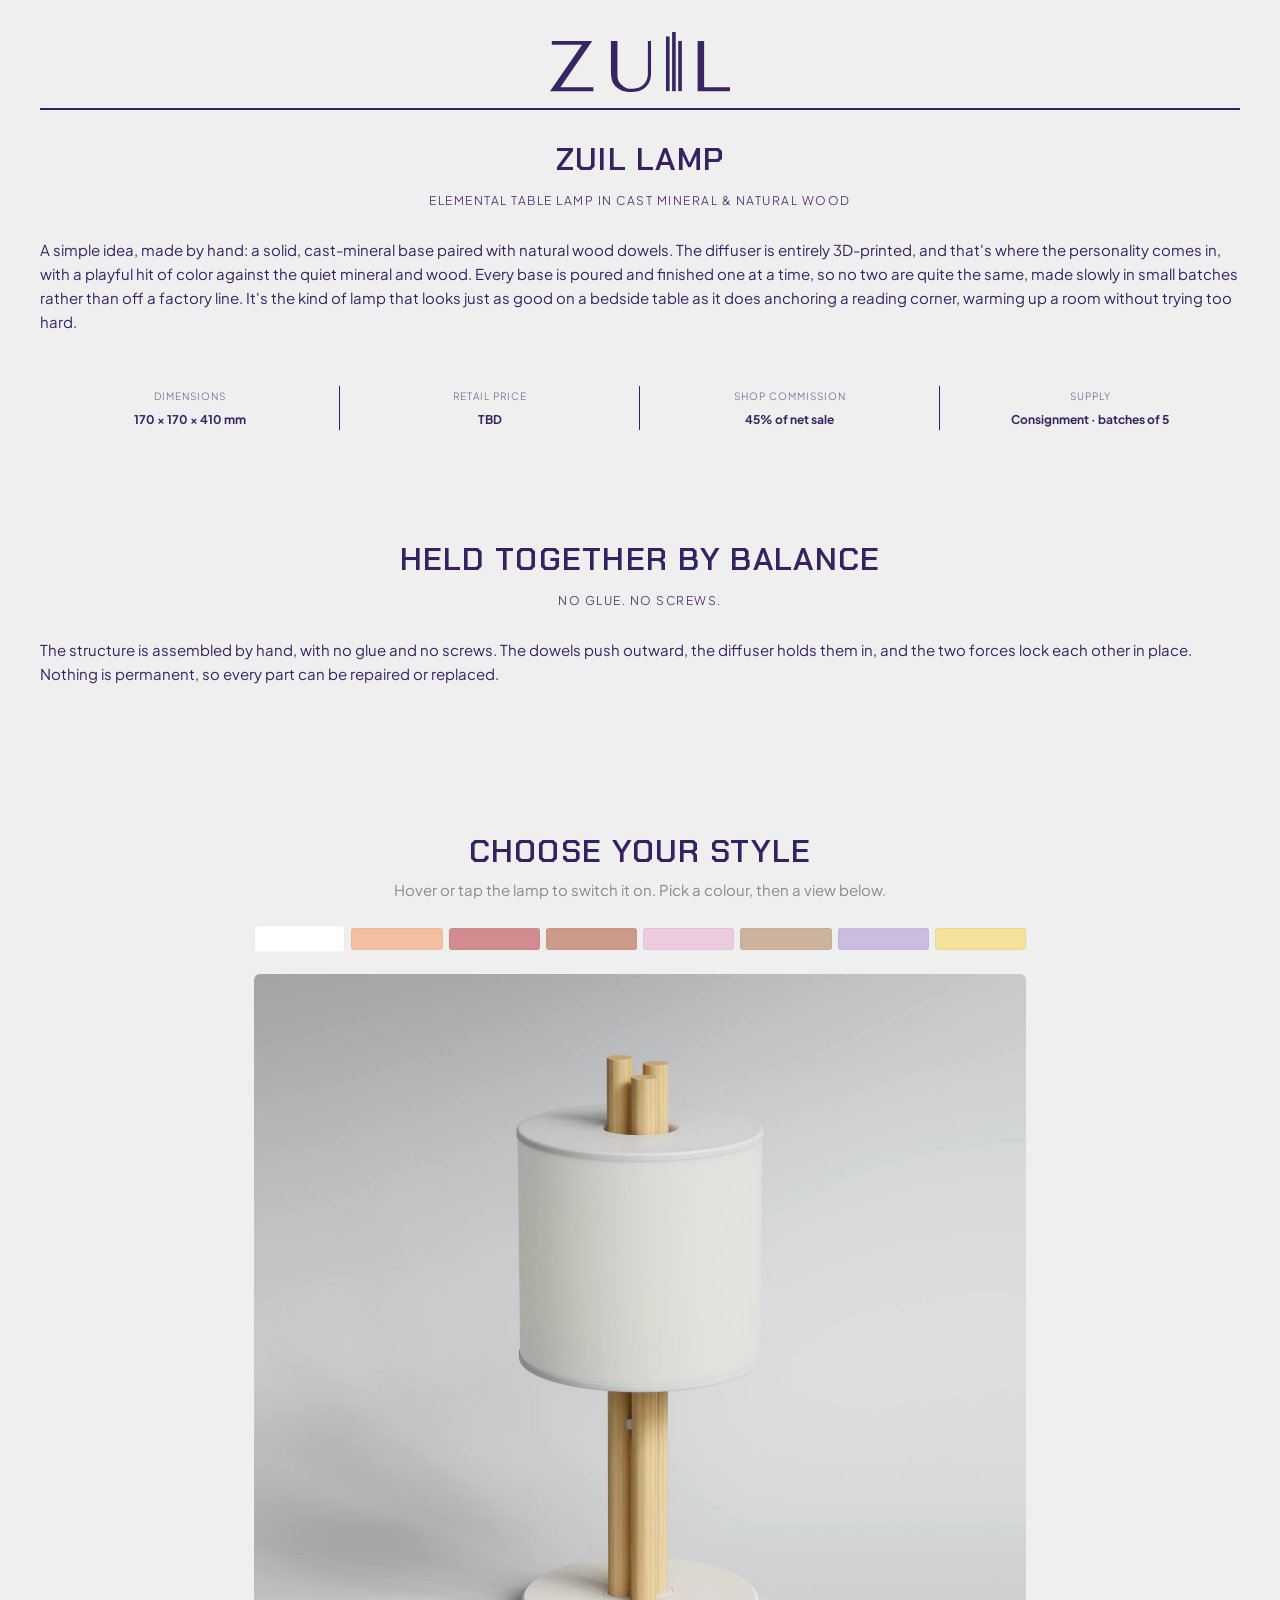
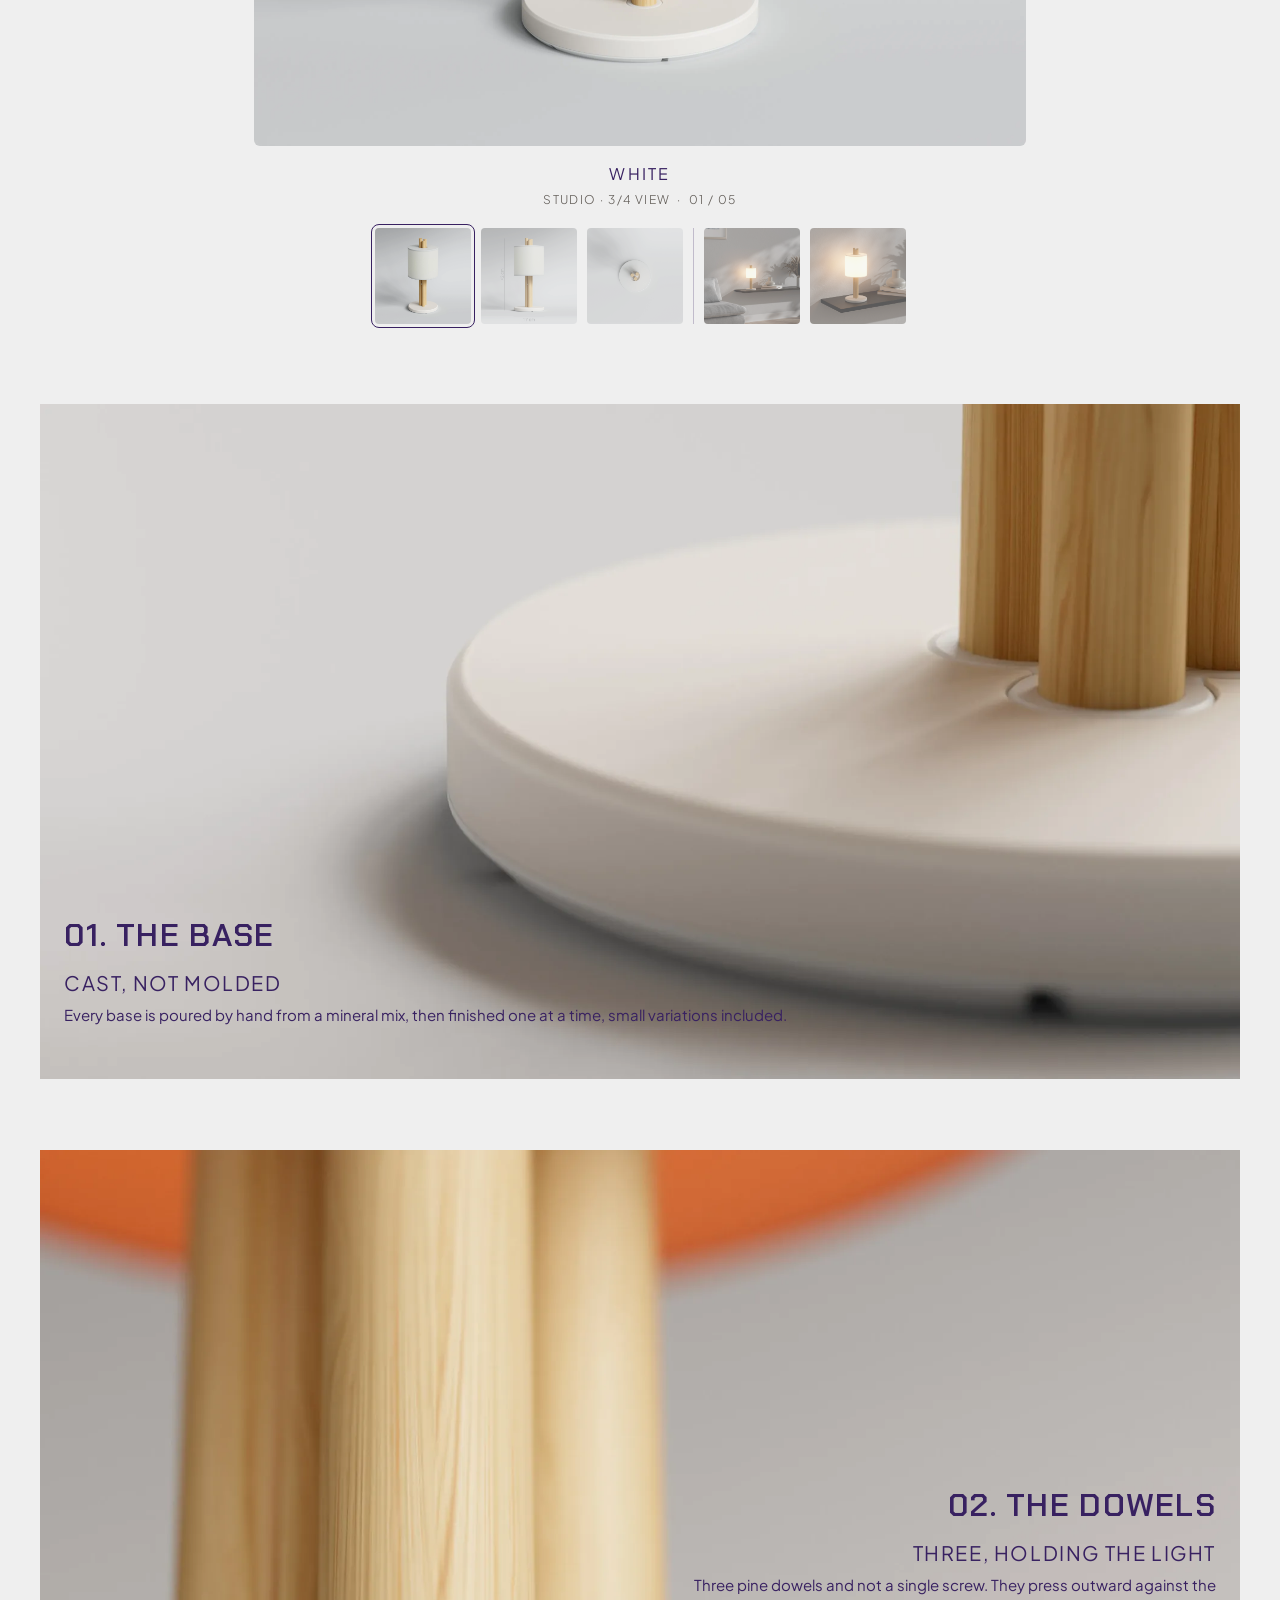
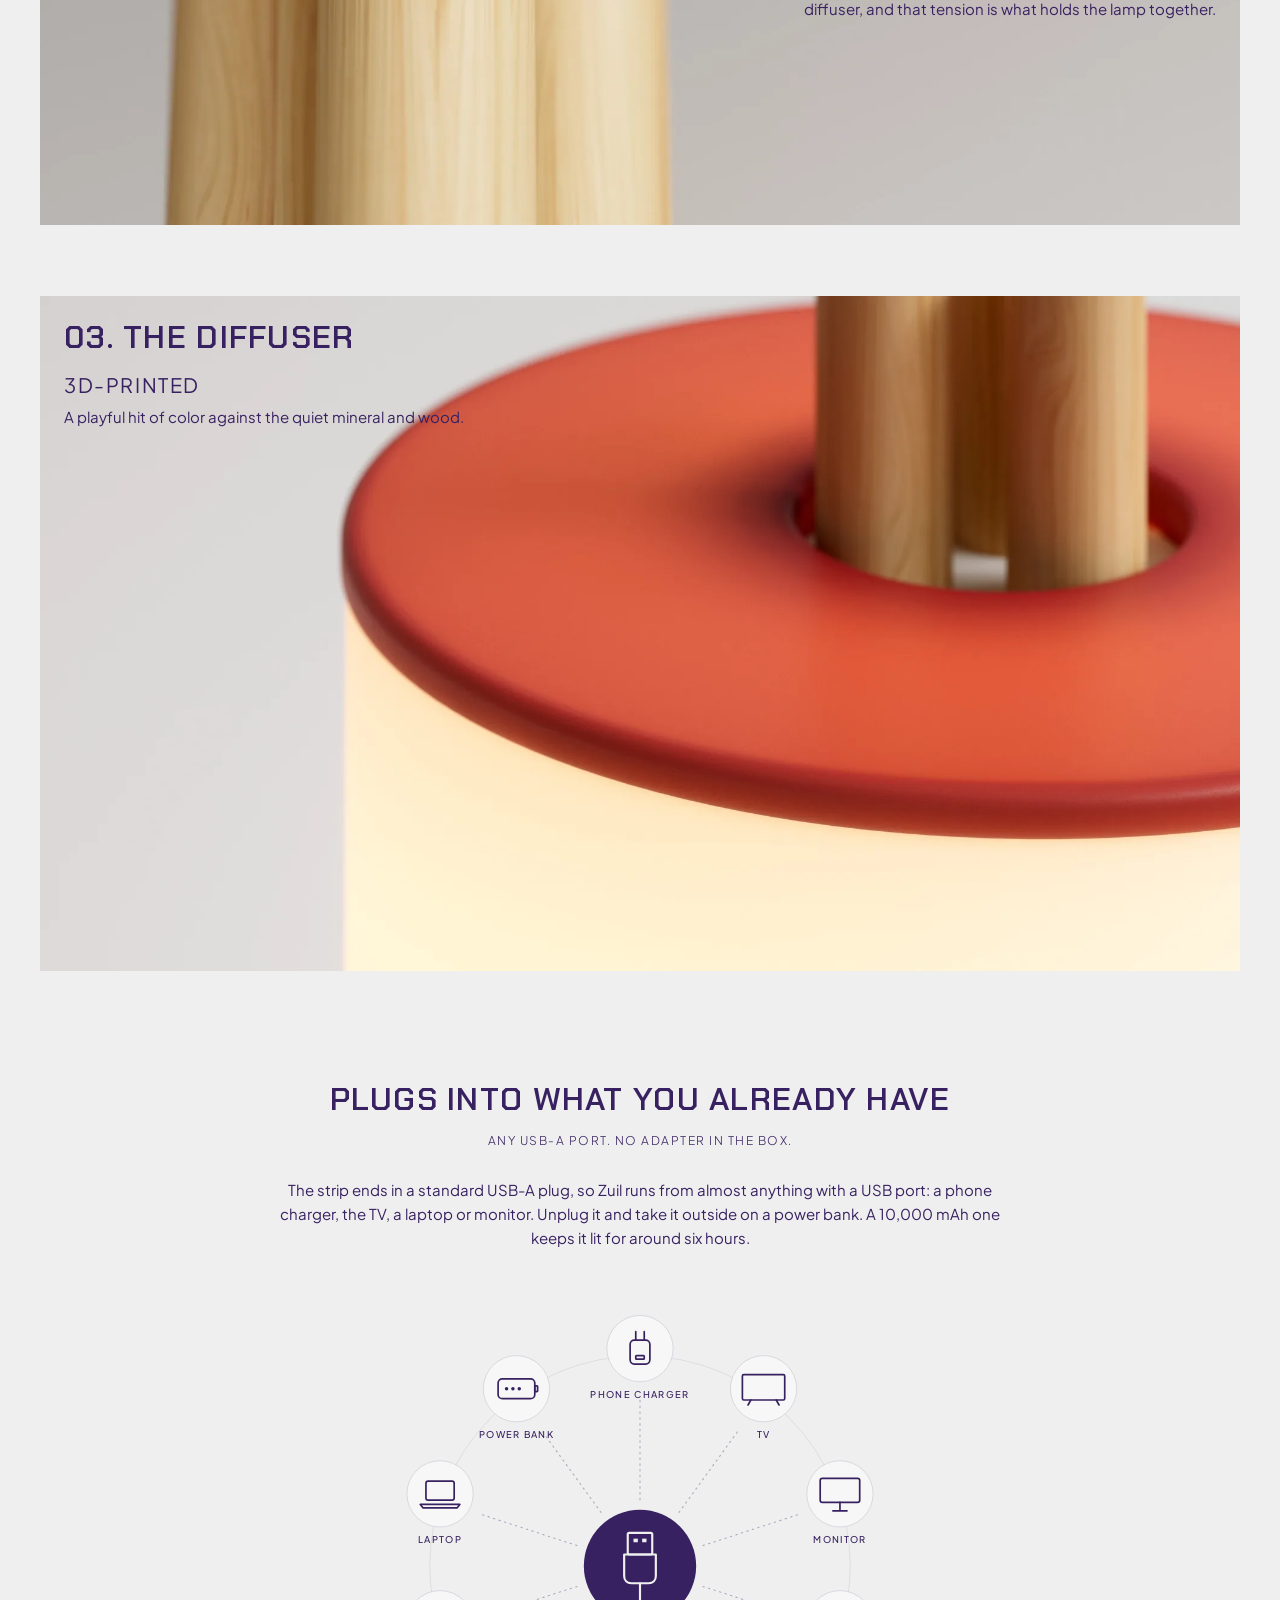
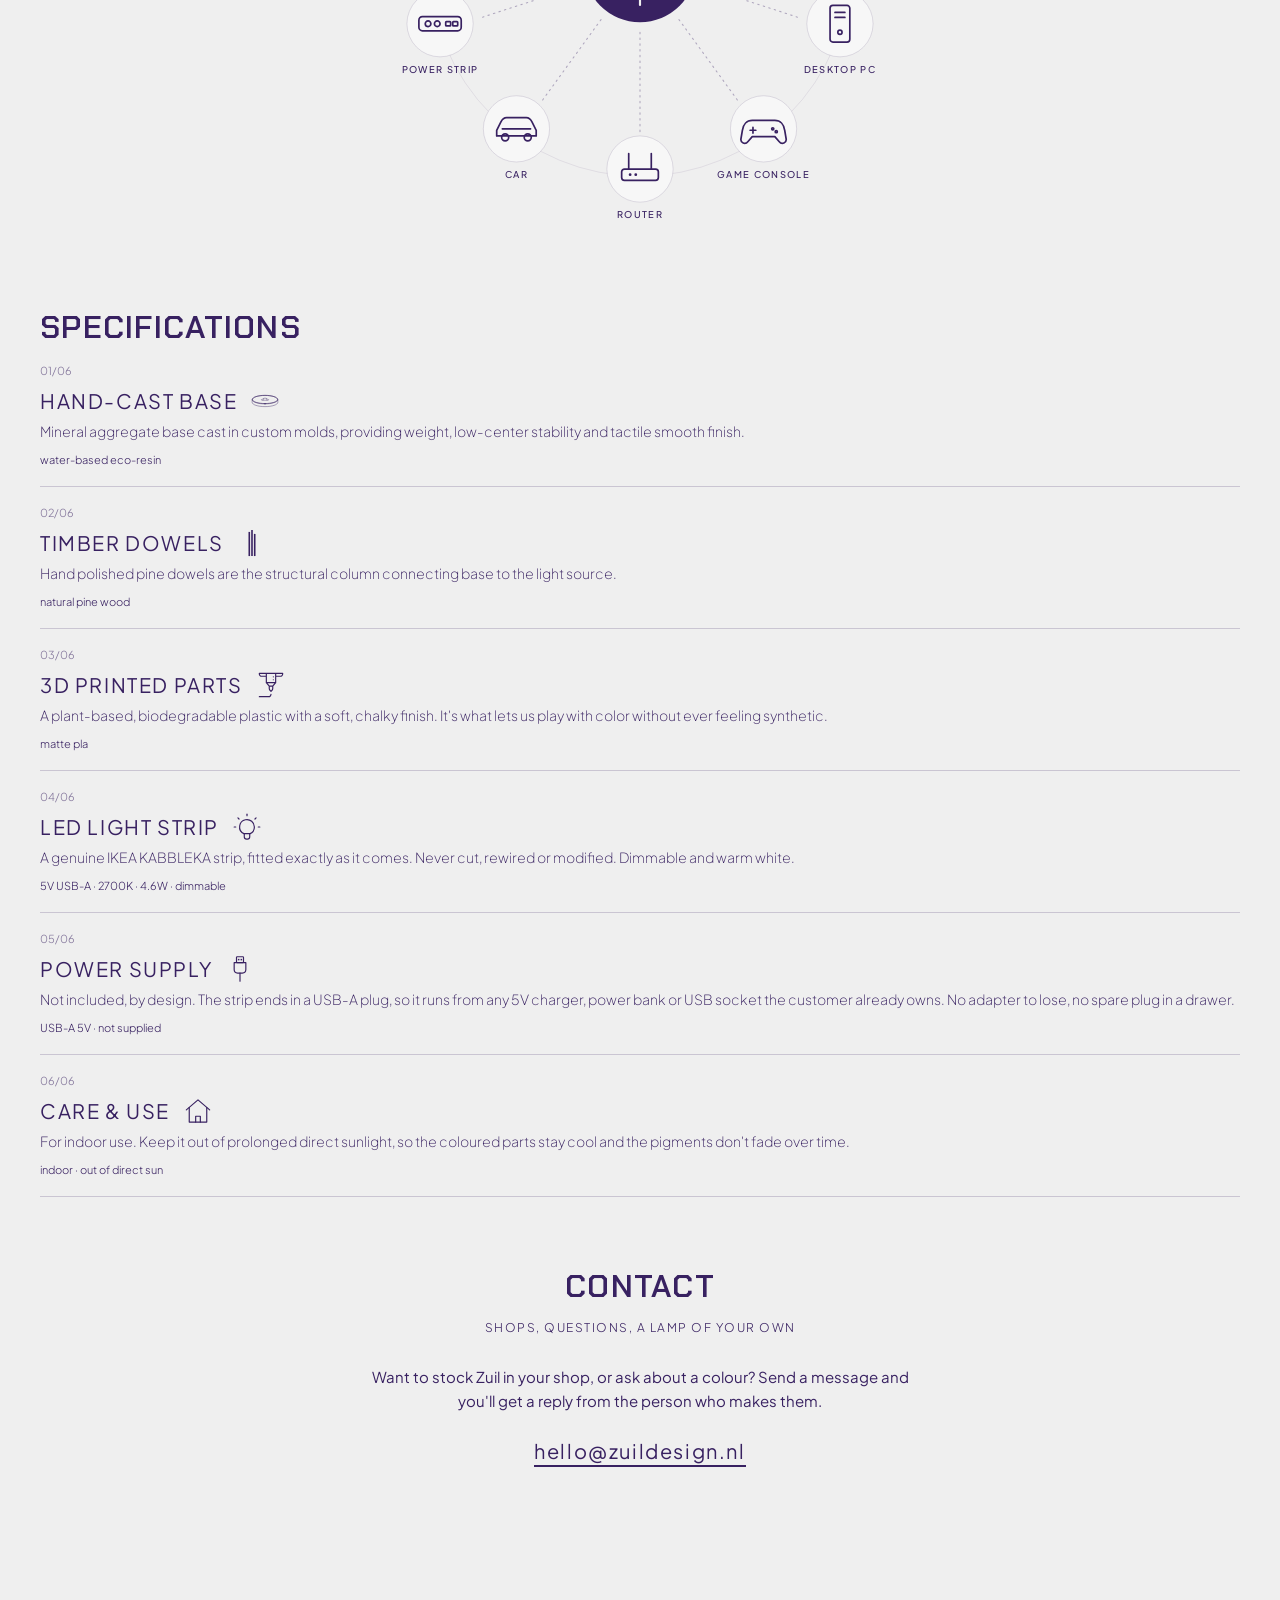
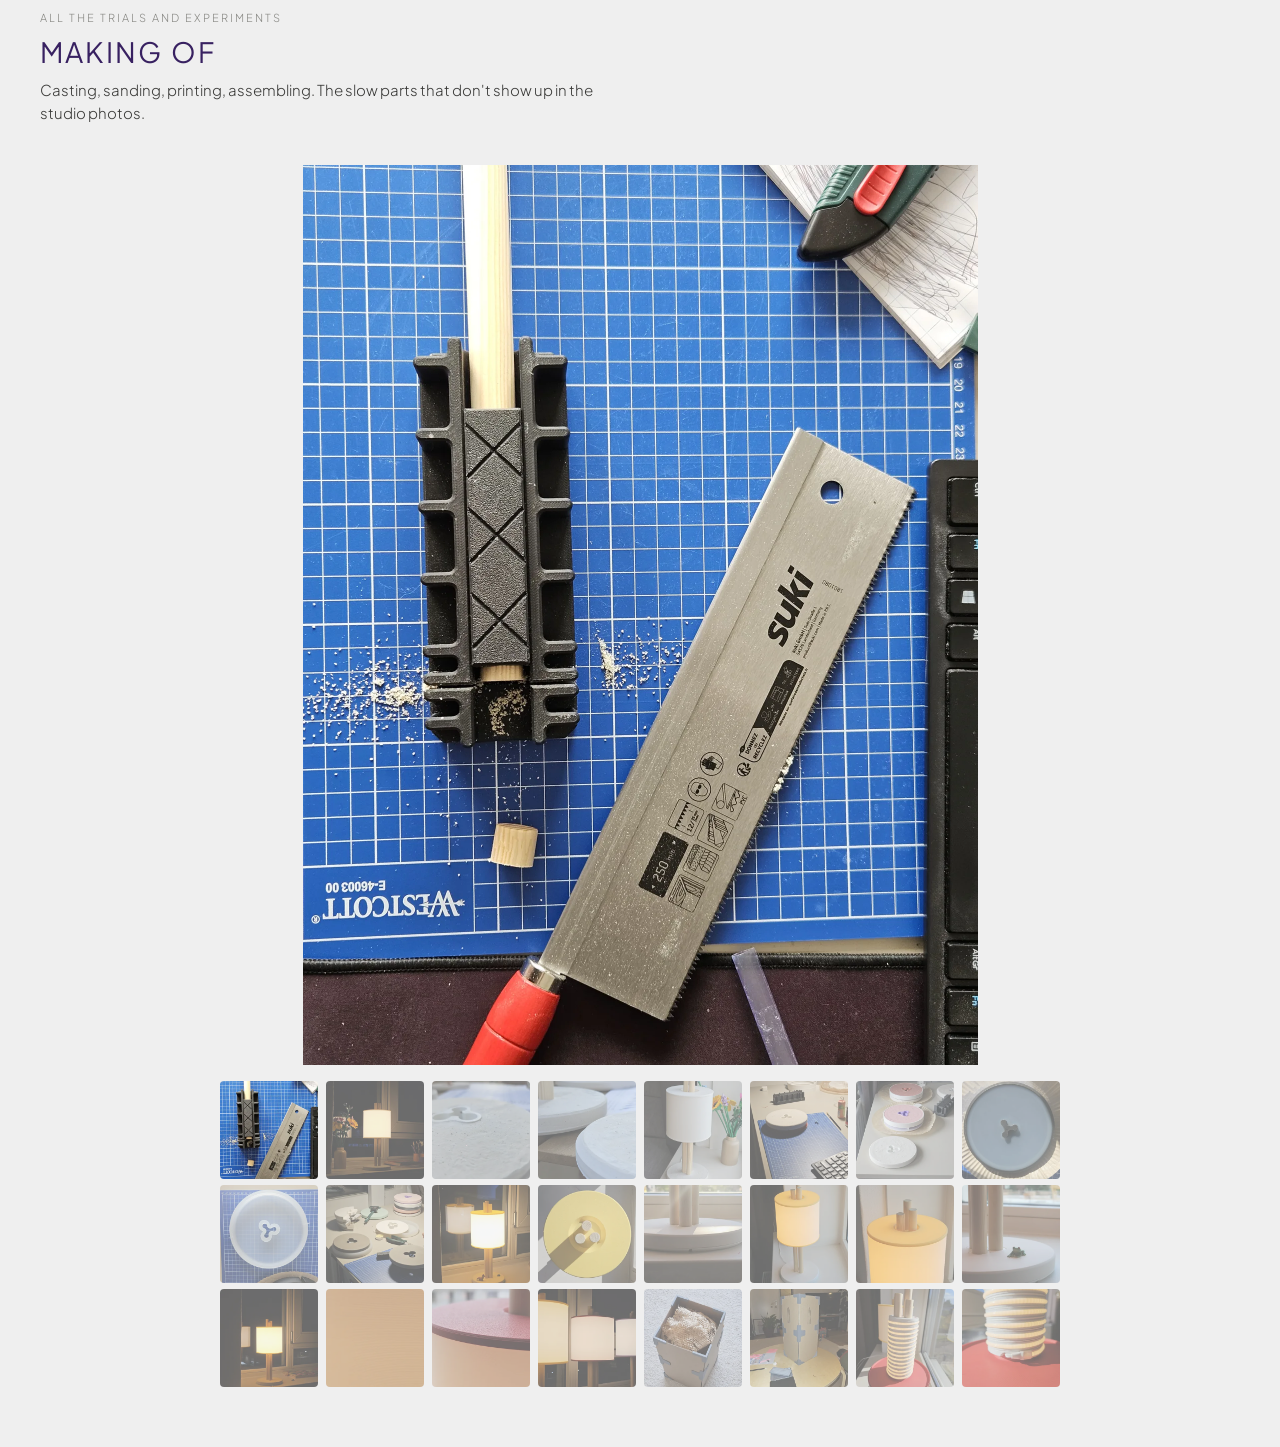
==== commit 1556da0b: "Remove 'CE marked by IKEA' from LED spec copy Co-Authored-By: Claude Opus 5.5 <noreply@anthropic.com" ====
--- a/index.html
+++ b/index.html
@@ -151,7 +151,7 @@
   render();
   preload(cur.color);
 })();
-</script></div><div class="zuil-story-section"><div class="zuil-story-panel"><img src="assets/story/01-the_base.webp" alt="" class="zuil-story-media"><div class="zuil-story-text"><div class="zuil-hero-title-1-2-3">01. The Base</div><h3 class="zuil-row-title-1-2">Cast, not molded</h3><p class="zuil-hero-paragraph-1-2-3">Every base is poured by hand from a mineral mix, then finished one at a time, small variations included.</p></div></div><div class="zuil-story-panel zuil-story-panel-right"><img src="assets/story/02-the_dowels.webp" alt="" class="zuil-story-media"><div class="zuil-story-text zuil-story-text-right"><div class="zuil-hero-title-1-2-3 is-right mobile-left">02. The Dowels</div><h3 class="zuil-row-title-1-2">Three, holding the light</h3><p class="zuil-hero-paragraph-1-2-3 is-half-right">Three pine dowels and not a single screw. They press outward against the diffuser, and that tension is what holds the lamp together.</p></div></div><div class="zuil-story-panel"><img src="assets/story/03-the_diffuser.webp" alt="" class="zuil-story-media"><div class="zuil-story-text zuil-story-text-top"><div class="zuil-hero-title-1-2-3">03. The Diffuser</div><h3 class="zuil-row-title-1-2">3D-printed</h3><p class="zuil-hero-paragraph-1-2-3">A playful hit of color against the quiet mineral and wood.</p></div></div></div><div class="zuil-power-section" id="power"><div class="zuil-hero-header-wrap is-centered"><h2 class="zuil-hero-title-1-2-3">Plugs into what you already have</h2><div class="zuil-hero-sub-1-2-3 is-centered-text">Any USB-A port. No adapter in the box.</div></div><p class="zuil-hero-paragraph-1-2-3 zuil-power-text">The strip ends in a standard USB-A plug, so Zuil runs from almost anything with a USB port: a phone charger, the TV, a laptop or monitor. Unplug it and take it outside on a power bank. A 10,000 mAh one keeps it lit for around six hours.</p><div class="zuil-power-illo"><svg xmlns="http://www.w3.org/2000/svg" viewBox="0 0 800 800" role="img" aria-labelledby="usb-illo-t" class="zuil-power-svg"><title id="usb-illo-t">One USB-A plug, many power sources: phone charger, TV, power bank, laptop, monitor, power strip, desktop PC, game console, car and router</title><style>.usb-lbl{font-family:"Plus Jakarta Sans",Arial,sans-serif;font-weight:500;font-size:13px;letter-spacing:.14em;fill:#382161}</style><circle cx="400" cy="400" r="292" fill="none" stroke="#382161" stroke-opacity=".12"/><line x1="400.0" y1="308.0" x2="400.0" y2="164.0" stroke="#382161" stroke-opacity=".35" stroke-width="1.5" stroke-dasharray="2 6" stroke-linecap="round"/><line x1="454.1" y1="325.6" x2="538.7" y2="209.1" stroke="#382161" stroke-opacity=".35" stroke-width="1.5" stroke-dasharray="2 6" stroke-linecap="round"/><line x1="487.5" y1="371.6" x2="624.4" y2="327.1" stroke="#382161" stroke-opacity=".35" stroke-width="1.5" stroke-dasharray="2 6" stroke-linecap="round"/><line x1="487.5" y1="428.4" x2="624.4" y2="472.9" stroke="#382161" stroke-opacity=".35" stroke-width="1.5" stroke-dasharray="2 6" stroke-linecap="round"/><line x1="454.1" y1="474.4" x2="538.7" y2="590.9" stroke="#382161" stroke-opacity=".35" stroke-width="1.5" stroke-dasharray="2 6" stroke-linecap="round"/><line x1="400.0" y1="492.0" x2="400.0" y2="636.0" stroke="#382161" stroke-opacity=".35" stroke-width="1.5" stroke-dasharray="2 6" stroke-linecap="round"/><line x1="345.9" y1="474.4" x2="261.3" y2="590.9" stroke="#382161" stroke-opacity=".35" stroke-width="1.5" stroke-dasharray="2 6" stroke-linecap="round"/><line x1="312.5" y1="428.4" x2="175.6" y2="472.9" stroke="#382161" stroke-opacity=".35" stroke-width="1.5" stroke-dasharray="2 6" stroke-linecap="round"/><line x1="312.5" y1="371.6" x2="175.6" y2="327.1" stroke="#382161" stroke-opacity=".35" stroke-width="1.5" stroke-dasharray="2 6" stroke-linecap="round"/><line x1="345.9" y1="325.6" x2="261.3" y2="209.1" stroke="#382161" stroke-opacity=".35" stroke-width="1.5" stroke-dasharray="2 6" stroke-linecap="round"/><g transform="translate(400.0 98.0)"><circle r="46" fill="#F7F7F7" stroke="#382161" stroke-opacity=".18"/><g fill="none" stroke="#382161" stroke-width="2.4" stroke-linecap="round" stroke-linejoin="round" transform="scale(.98)"><rect x="-14" y="-12" width="28" height="34" rx="6"/><path d="M-6 -12v-12M6 -12v-12"/><rect x="-6" y="10" width="12" height="5" rx="1"/></g></g><text x="400.0" y="166.0" text-anchor="middle" class="usb-lbl">PHONE CHARGER</text><g transform="translate(571.6 153.8)"><circle r="46" fill="#F7F7F7" stroke="#382161" stroke-opacity=".18"/><g fill="none" stroke="#382161" stroke-width="2.4" stroke-linecap="round" stroke-linejoin="round" transform="scale(.98)"><rect x="-30" y="-20" width="60" height="36" rx="2"/><path d="M-18 16l-4 7M18 16l4 7"/></g></g><text x="571.6" y="221.8" text-anchor="middle" class="usb-lbl">TV</text><g transform="translate(677.7 299.8)"><circle r="46" fill="#F7F7F7" stroke="#382161" stroke-opacity=".18"/><g fill="none" stroke="#382161" stroke-width="2.4" stroke-linecap="round" stroke-linejoin="round" transform="scale(.98)"><rect x="-28" y="-22" width="56" height="34" rx="3"/><path d="M0 12v10M-10 24h20"/></g></g><text x="677.7" y="367.8" text-anchor="middle" class="usb-lbl">MONITOR</text><g transform="translate(677.7 480.2)"><circle r="46" fill="#F7F7F7" stroke="#382161" stroke-opacity=".18"/><g fill="none" stroke="#382161" stroke-width="2.4" stroke-linecap="round" stroke-linejoin="round" transform="scale(.98)"><rect x="-14" y="-26" width="28" height="52" rx="4"/><path d="M-7 -16h14M-7 -9h14"/><circle cx="0" cy="12" r="3"/></g></g><text x="677.7" y="548.2" text-anchor="middle" class="usb-lbl">DESKTOP PC</text><g transform="translate(571.6 626.2)"><circle r="46" fill="#F7F7F7" stroke="#382161" stroke-opacity=".18"/><g fill="none" stroke="#382161" stroke-width="2.4" stroke-linecap="round" stroke-linejoin="round" transform="scale(.98)"><path d="M-16 -12h32c8 0 13 6 14 14l2 12c1 6-6 9-10 4l-6-7h-32l-6 7c-4 5-11 2-10-4l2-12c1-8 6-14 14-14z"/><path d="M-15 -2v8M-19 2h8"/><circle cx="13" cy="0" r="1.5"/><circle cx="18" cy="4" r="1.5"/></g></g><text x="571.6" y="694.2" text-anchor="middle" class="usb-lbl">GAME CONSOLE</text><g transform="translate(400.0 682.0)"><circle r="46" fill="#F7F7F7" stroke="#382161" stroke-opacity=".18"/><g fill="none" stroke="#382161" stroke-width="2.4" stroke-linecap="round" stroke-linejoin="round" transform="scale(.98)"><rect x="-26" y="0" width="52" height="16" rx="4"/><path d="M-16 0v-22M16 0v-22"/><path d="M-14 8h0M-6 8h0" stroke-width="4"/></g></g><text x="400.0" y="750.0" text-anchor="middle" class="usb-lbl">ROUTER</text><g transform="translate(228.4 626.2)"><circle r="46" fill="#F7F7F7" stroke="#382161" stroke-opacity=".18"/><g fill="none" stroke="#382161" stroke-width="2.4" stroke-linecap="round" stroke-linejoin="round" transform="scale(.98)"><path d="M-28 10v-8l6-12c2-4 4-6 8-6h28c4 0 6 2 8 6l6 12v8z"/><path d="M-20 0h40"/><circle cx="-16" cy="12" r="5"/><circle cx="16" cy="12" r="5"/></g></g><text x="228.4" y="694.2" text-anchor="middle" class="usb-lbl">CAR</text><g transform="translate(122.3 480.2)"><circle r="46" fill="#F7F7F7" stroke="#382161" stroke-opacity=".18"/><g fill="none" stroke="#382161" stroke-width="2.4" stroke-linecap="round" stroke-linejoin="round" transform="scale(.98)"><rect x="-30" y="-10" width="60" height="20" rx="5"/><circle cx="-17" cy="0" r="4"/><circle cx="-4" cy="0" r="4"/><rect x="8" y="-3" width="7" height="6" rx="1"/><rect x="18" y="-3" width="7" height="6" rx="1"/></g></g><text x="122.3" y="548.2" text-anchor="middle" class="usb-lbl">POWER STRIP</text><g transform="translate(122.3 299.8)"><circle r="46" fill="#F7F7F7" stroke="#382161" stroke-opacity=".18"/><g fill="none" stroke="#382161" stroke-width="2.4" stroke-linecap="round" stroke-linejoin="round" transform="scale(.98)"><rect x="-20" y="-18" width="40" height="27" rx="3"/><path d="M-28 15h56l-4 5h-48z"/></g></g><text x="122.3" y="367.8" text-anchor="middle" class="usb-lbl">LAPTOP</text><g transform="translate(228.4 153.8)"><circle r="46" fill="#F7F7F7" stroke="#382161" stroke-opacity=".18"/><g fill="none" stroke="#382161" stroke-width="2.4" stroke-linecap="round" stroke-linejoin="round" transform="scale(.98)"><rect x="-26" y="-14" width="52" height="28" rx="6"/><path d="M-14 0h0M-5 0h0M4 0h0" stroke-width="5"/><rect x="26" y="-4" width="4" height="8" rx="1"/></g></g><text x="228.4" y="221.8" text-anchor="middle" class="usb-lbl">POWER BANK</text><g transform="translate(400 400)"><circle r="78" fill="#382161"/><g fill="none" stroke="#EFEFEF" stroke-width="3" stroke-linejoin="round" stroke-linecap="round"><rect x="-17" y="-46" width="34" height="30" rx="2"/><rect x="-9" y="-38" width="6" height="5" fill="#EFEFEF" stroke="none"/><rect x="3" y="-38" width="6" height="5" fill="#EFEFEF" stroke="none"/><path d="M-22 -16h44v30c0 6-4 10-10 10h-24c-6 0-10-4-10-10z"/><path d="M0 24c0 14 0 18 0 30"/></g></g></svg></div></div><div class="zuil-hero-title-1-2-3">Specifications</div><div class="zuil-details-list-1-2"><div class="zuil-detail-row-1-2"><div class="zuil-row-num-1-2">01/06</div><div class="zuil-row-title-1-2 has-icon"><span>Hand-Cast Base</span><img src="assets/icons/base.svg?v=2" alt="" class="zuil-row-icon" width="24" height="24"></div><div class="zuil-row-desc-1-2">Mineral aggregate base cast in custom molds, providing weight, low-center stability and tactile smooth finish.</div><div class="zuil-row-spec-1-2">water-based eco-resin</div></div><div class="zuil-detail-row-1-2"><div class="zuil-row-num-1-2">02/06</div><div class="zuil-row-title-1-2 has-icon"><span>Timber Dowels</span><img src="assets/icons/dowels.svg?v=2" alt="" class="zuil-row-icon" width="24" height="24"></div><div class="zuil-row-desc-1-2">Hand polished pine dowels are the structural column connecting base to the light source.</div><div class="zuil-row-spec-1-2">natural pine wood</div></div><div class="zuil-detail-row-1-2"><div class="zuil-row-num-1-2">03/06</div><div class="zuil-row-title-1-2 has-icon"><span>3D Printed parts</span><img src="assets/icons/printed.svg?v=2" alt="" class="zuil-row-icon" width="24" height="24"></div><div class="zuil-row-desc-1-2">A plant-based, biodegradable plastic with a soft, chalky finish. It's what lets us play with color without ever feeling synthetic.</div><div class="zuil-row-spec-1-2">matte pla</div></div><div class="zuil-detail-row-1-2"><div class="zuil-row-num-1-2">04/06</div><div class="zuil-row-title-1-2 has-icon"><span>LED light strip</span><img src="assets/icons/led.svg?v=2" alt="" class="zuil-row-icon" width="24" height="24"></div><div class="zuil-row-desc-1-2">A genuine IKEA KABBLEKA strip, fitted exactly as it comes. Never cut, rewired or modified. Dimmable, warm white, and CE marked by IKEA.</div><div class="zuil-row-spec-1-2">5V USB-A · 2700K · 4.6W · dimmable</div></div><div class="zuil-detail-row-1-2"><div class="zuil-row-num-1-2"><div>05/06</div></div><div class="zuil-row-title-1-2 has-icon"><span>Power supply</span><img src="assets/icons/power.svg?v=2" alt="" class="zuil-row-icon" width="24" height="24"></div><div class="zuil-row-desc-1-2"><div>Not included, by design. The strip ends in a USB-A plug, so it runs from any 5V charger, power bank or USB socket the customer already owns. No adapter to lose, no spare plug in a drawer.</div></div><div class="zuil-row-spec-1-2"><div>USB-A 5V · not supplied</div></div></div><div class="zuil-detail-row-1-2"><div class="zuil-row-num-1-2">06/06</div><div class="zuil-row-title-1-2 has-icon"><span>Care &amp; use</span><img src="assets/icons/care.svg?v=2" alt="" class="zuil-row-icon" width="24" height="24"></div><div class="zuil-row-desc-1-2">For indoor use. Keep it out of prolonged direct sunlight, so the coloured parts stay cool and the pigments don't fade over time.</div><div class="zuil-row-spec-1-2">indoor · out of direct sun</div></div></div><div class="zuil-contact-section" id="contact"><div class="zuil-hero-header-wrap is-centered"><h2 class="zuil-hero-title-1-2-3">Contact</h2><div class="zuil-hero-sub-1-2-3 is-centered-text">Shops, questions, a lamp of your own</div></div><p class="zuil-hero-paragraph-1-2-3 zuil-contact-text">Want to stock Zuil in your shop, or ask about a colour? Send a message and you'll get a reply from the person who makes them.</p><a class="zuil-contact-link" href="mailto:hello@zuildesign.nl">hello@zuildesign.nl</a></div><div class="zuil-making-section"><div class="zuil-making-head"><div class="zuil-making-kicker">ALL THE TRIALS AND EXPERIMENTS</div><h2 class="zuil-making-title">Making of</h2><p class="zuil-making-desc">Casting, sanding, printing, assembling. The slow parts that don't show up in the studio photos.</p></div><div class="zuil-making-stage"><img src="assets/making/20260923_150925.webp" alt="Zuil lamp, making of" class="zuil-making-stage-img"></div><div class="zuil-making-grid"><div class="zuil-making-item"><img src="assets/making/thumb/20260923_150925.webp" data-full="assets/making/20260923_150925.webp" loading="lazy" alt="Zuil lamp, making of" class="zuil-making-img"></div><div class="zuil-making-item"><img src="assets/making/thumb/20260826_213608.webp" data-full="assets/making/20260826_213608.webp" loading="lazy" alt="Zuil lamp, making of" class="zuil-making-img"></div><div class="zuil-making-item"><img src="assets/making/thumb/20260826_181526.webp" data-full="assets/making/20260826_181526.webp" loading="lazy" alt="Zuil lamp, making of" class="zuil-making-img"></div><div class="zuil-making-item"><img src="assets/making/thumb/20260826_181658.webp" data-full="assets/making/20260826_181658.webp" loading="lazy" alt="Zuil lamp, making of" class="zuil-making-img"></div><div class="zuil-making-item"><img src="assets/making/thumb/20260827_082022.webp" data-full="assets/making/20260827_082022.webp" loading="lazy" alt="Zuil lamp, making of" class="zuil-making-img"></div><div class="zuil-making-item"><img src="assets/making/thumb/20260901_232814.webp" data-full="assets/making/20260901_232814.webp" loading="lazy" alt="Zuil lamp, making of" class="zuil-making-img"></div><div class="zuil-making-item"><img src="assets/making/thumb/20260902_145602.webp" data-full="assets/making/20260902_145602.webp" loading="lazy" alt="Zuil lamp, making of" class="zuil-making-img"></div><div class="zuil-making-item"><img src="assets/making/thumb/20260906_104153.webp" data-full="assets/making/20260906_104153.webp" loading="lazy" alt="Zuil lamp, making of" class="zuil-making-img"></div><div class="zuil-making-item"><img src="assets/making/thumb/20260906_134107.webp" data-full="assets/making/20260906_134107.webp" loading="lazy" alt="Zuil lamp, making of" class="zuil-making-img"></div><div class="zuil-making-item"><img src="assets/making/thumb/20260911_203028.webp" data-full="assets/making/20260911_203028.webp" loading="lazy" alt="Zuil lamp, making of" class="zuil-making-img"></div><div class="zuil-making-item"><img src="assets/making/thumb/20260914_215119.webp" data-full="assets/making/20260914_215119.webp" loading="lazy" alt="Zuil lamp, making of" class="zuil-making-img"></div><div class="zuil-making-item"><img src="assets/making/thumb/20260915_093951.webp" data-full="assets/making/20260915_093951.webp" loading="lazy" alt="Zuil lamp, making of" class="zuil-making-img"></div><div class="zuil-making-item"><img src="assets/making/thumb/20260916_190447.webp" data-full="assets/making/20260916_190447.webp" loading="lazy" alt="Zuil lamp, making of" class="zuil-making-img"></div><div class="zuil-making-item"><img src="assets/making/thumb/20260916_190635.webp" data-full="assets/making/20260916_190635.webp" loading="lazy" alt="Zuil lamp, making of" class="zuil-making-img"></div><div class="zuil-making-item"><img src="assets/making/thumb/20260916_190700.webp" data-full="assets/making/20260916_190700.webp" loading="lazy" alt="Zuil lamp, making of" class="zuil-making-img"></div><div class="zuil-making-item"><img src="assets/making/thumb/20260916_191316.webp" data-full="assets/making/20260916_191316.webp" loading="lazy" alt="Zuil lamp, making of" class="zuil-making-img"></div><div class="zuil-making-item"><img src="assets/making/thumb/20260916_210843.webp" data-full="assets/making/20260916_210843.webp" loading="lazy" alt="Zuil lamp, making of" class="zuil-making-img"></div><div class="zuil-making-item"><img src="assets/making/thumb/20260923_160315.webp" data-full="assets/making/20260923_160315.webp" loading="lazy" alt="Zuil lamp, making of" class="zuil-making-img"></div><div class="zuil-making-item"><img src="assets/making/thumb/20260923_160323.webp" data-full="assets/making/20260923_160323.webp" loading="lazy" alt="Zuil lamp, making of" class="zuil-making-img"></div><div class="zuil-making-item"><img src="assets/making/thumb/20260928_220133.webp" data-full="assets/making/20260928_220133.webp" loading="lazy" alt="Zuil lamp, making of" class="zuil-making-img"></div><div class="zuil-making-item"><img src="assets/making/thumb/20261002_173106.webp" data-full="assets/making/20261002_173106.webp" loading="lazy" alt="Zuil lamp, making of" class="zuil-making-img"></div><div class="zuil-making-item"><img src="assets/making/thumb/20261003_202859.webp" data-full="assets/making/20261003_202859.webp" loading="lazy" alt="Zuil lamp, making of" class="zuil-making-img"></div><div class="zuil-making-item"><img src="assets/making/thumb/20261008_110548.webp" data-full="assets/making/20261008_110548.webp" loading="lazy" alt="Zuil lamp, making of" class="zuil-making-img"></div><div class="zuil-making-item"><img src="assets/making/thumb/20261008_110602.webp" data-full="assets/making/20261008_110602.webp" loading="lazy" alt="Zuil lamp, making of" class="zuil-making-img"></div></div><div class="w-embed w-script"><script>
+</script></div><div class="zuil-story-section"><div class="zuil-story-panel"><img src="assets/story/01-the_base.webp" alt="" class="zuil-story-media"><div class="zuil-story-text"><div class="zuil-hero-title-1-2-3">01. The Base</div><h3 class="zuil-row-title-1-2">Cast, not molded</h3><p class="zuil-hero-paragraph-1-2-3">Every base is poured by hand from a mineral mix, then finished one at a time, small variations included.</p></div></div><div class="zuil-story-panel zuil-story-panel-right"><img src="assets/story/02-the_dowels.webp" alt="" class="zuil-story-media"><div class="zuil-story-text zuil-story-text-right"><div class="zuil-hero-title-1-2-3 is-right mobile-left">02. The Dowels</div><h3 class="zuil-row-title-1-2">Three, holding the light</h3><p class="zuil-hero-paragraph-1-2-3 is-half-right">Three pine dowels and not a single screw. They press outward against the diffuser, and that tension is what holds the lamp together.</p></div></div><div class="zuil-story-panel"><img src="assets/story/03-the_diffuser.webp" alt="" class="zuil-story-media"><div class="zuil-story-text zuil-story-text-top"><div class="zuil-hero-title-1-2-3">03. The Diffuser</div><h3 class="zuil-row-title-1-2">3D-printed</h3><p class="zuil-hero-paragraph-1-2-3">A playful hit of color against the quiet mineral and wood.</p></div></div></div><div class="zuil-power-section" id="power"><div class="zuil-hero-header-wrap is-centered"><h2 class="zuil-hero-title-1-2-3">Plugs into what you already have</h2><div class="zuil-hero-sub-1-2-3 is-centered-text">Any USB-A port. No adapter in the box.</div></div><p class="zuil-hero-paragraph-1-2-3 zuil-power-text">The strip ends in a standard USB-A plug, so Zuil runs from almost anything with a USB port: a phone charger, the TV, a laptop or monitor. Unplug it and take it outside on a power bank. A 10,000 mAh one keeps it lit for around six hours.</p><div class="zuil-power-illo"><svg xmlns="http://www.w3.org/2000/svg" viewBox="0 0 800 800" role="img" aria-labelledby="usb-illo-t" class="zuil-power-svg"><title id="usb-illo-t">One USB-A plug, many power sources: phone charger, TV, power bank, laptop, monitor, power strip, desktop PC, game console, car and router</title><style>.usb-lbl{font-family:"Plus Jakarta Sans",Arial,sans-serif;font-weight:500;font-size:13px;letter-spacing:.14em;fill:#382161}</style><circle cx="400" cy="400" r="292" fill="none" stroke="#382161" stroke-opacity=".12"/><line x1="400.0" y1="308.0" x2="400.0" y2="164.0" stroke="#382161" stroke-opacity=".35" stroke-width="1.5" stroke-dasharray="2 6" stroke-linecap="round"/><line x1="454.1" y1="325.6" x2="538.7" y2="209.1" stroke="#382161" stroke-opacity=".35" stroke-width="1.5" stroke-dasharray="2 6" stroke-linecap="round"/><line x1="487.5" y1="371.6" x2="624.4" y2="327.1" stroke="#382161" stroke-opacity=".35" stroke-width="1.5" stroke-dasharray="2 6" stroke-linecap="round"/><line x1="487.5" y1="428.4" x2="624.4" y2="472.9" stroke="#382161" stroke-opacity=".35" stroke-width="1.5" stroke-dasharray="2 6" stroke-linecap="round"/><line x1="454.1" y1="474.4" x2="538.7" y2="590.9" stroke="#382161" stroke-opacity=".35" stroke-width="1.5" stroke-dasharray="2 6" stroke-linecap="round"/><line x1="400.0" y1="492.0" x2="400.0" y2="636.0" stroke="#382161" stroke-opacity=".35" stroke-width="1.5" stroke-dasharray="2 6" stroke-linecap="round"/><line x1="345.9" y1="474.4" x2="261.3" y2="590.9" stroke="#382161" stroke-opacity=".35" stroke-width="1.5" stroke-dasharray="2 6" stroke-linecap="round"/><line x1="312.5" y1="428.4" x2="175.6" y2="472.9" stroke="#382161" stroke-opacity=".35" stroke-width="1.5" stroke-dasharray="2 6" stroke-linecap="round"/><line x1="312.5" y1="371.6" x2="175.6" y2="327.1" stroke="#382161" stroke-opacity=".35" stroke-width="1.5" stroke-dasharray="2 6" stroke-linecap="round"/><line x1="345.9" y1="325.6" x2="261.3" y2="209.1" stroke="#382161" stroke-opacity=".35" stroke-width="1.5" stroke-dasharray="2 6" stroke-linecap="round"/><g transform="translate(400.0 98.0)"><circle r="46" fill="#F7F7F7" stroke="#382161" stroke-opacity=".18"/><g fill="none" stroke="#382161" stroke-width="2.4" stroke-linecap="round" stroke-linejoin="round" transform="scale(.98)"><rect x="-14" y="-12" width="28" height="34" rx="6"/><path d="M-6 -12v-12M6 -12v-12"/><rect x="-6" y="10" width="12" height="5" rx="1"/></g></g><text x="400.0" y="166.0" text-anchor="middle" class="usb-lbl">PHONE CHARGER</text><g transform="translate(571.6 153.8)"><circle r="46" fill="#F7F7F7" stroke="#382161" stroke-opacity=".18"/><g fill="none" stroke="#382161" stroke-width="2.4" stroke-linecap="round" stroke-linejoin="round" transform="scale(.98)"><rect x="-30" y="-20" width="60" height="36" rx="2"/><path d="M-18 16l-4 7M18 16l4 7"/></g></g><text x="571.6" y="221.8" text-anchor="middle" class="usb-lbl">TV</text><g transform="translate(677.7 299.8)"><circle r="46" fill="#F7F7F7" stroke="#382161" stroke-opacity=".18"/><g fill="none" stroke="#382161" stroke-width="2.4" stroke-linecap="round" stroke-linejoin="round" transform="scale(.98)"><rect x="-28" y="-22" width="56" height="34" rx="3"/><path d="M0 12v10M-10 24h20"/></g></g><text x="677.7" y="367.8" text-anchor="middle" class="usb-lbl">MONITOR</text><g transform="translate(677.7 480.2)"><circle r="46" fill="#F7F7F7" stroke="#382161" stroke-opacity=".18"/><g fill="none" stroke="#382161" stroke-width="2.4" stroke-linecap="round" stroke-linejoin="round" transform="scale(.98)"><rect x="-14" y="-26" width="28" height="52" rx="4"/><path d="M-7 -16h14M-7 -9h14"/><circle cx="0" cy="12" r="3"/></g></g><text x="677.7" y="548.2" text-anchor="middle" class="usb-lbl">DESKTOP PC</text><g transform="translate(571.6 626.2)"><circle r="46" fill="#F7F7F7" stroke="#382161" stroke-opacity=".18"/><g fill="none" stroke="#382161" stroke-width="2.4" stroke-linecap="round" stroke-linejoin="round" transform="scale(.98)"><path d="M-16 -12h32c8 0 13 6 14 14l2 12c1 6-6 9-10 4l-6-7h-32l-6 7c-4 5-11 2-10-4l2-12c1-8 6-14 14-14z"/><path d="M-15 -2v8M-19 2h8"/><circle cx="13" cy="0" r="1.5"/><circle cx="18" cy="4" r="1.5"/></g></g><text x="571.6" y="694.2" text-anchor="middle" class="usb-lbl">GAME CONSOLE</text><g transform="translate(400.0 682.0)"><circle r="46" fill="#F7F7F7" stroke="#382161" stroke-opacity=".18"/><g fill="none" stroke="#382161" stroke-width="2.4" stroke-linecap="round" stroke-linejoin="round" transform="scale(.98)"><rect x="-26" y="0" width="52" height="16" rx="4"/><path d="M-16 0v-22M16 0v-22"/><path d="M-14 8h0M-6 8h0" stroke-width="4"/></g></g><text x="400.0" y="750.0" text-anchor="middle" class="usb-lbl">ROUTER</text><g transform="translate(228.4 626.2)"><circle r="46" fill="#F7F7F7" stroke="#382161" stroke-opacity=".18"/><g fill="none" stroke="#382161" stroke-width="2.4" stroke-linecap="round" stroke-linejoin="round" transform="scale(.98)"><path d="M-28 10v-8l6-12c2-4 4-6 8-6h28c4 0 6 2 8 6l6 12v8z"/><path d="M-20 0h40"/><circle cx="-16" cy="12" r="5"/><circle cx="16" cy="12" r="5"/></g></g><text x="228.4" y="694.2" text-anchor="middle" class="usb-lbl">CAR</text><g transform="translate(122.3 480.2)"><circle r="46" fill="#F7F7F7" stroke="#382161" stroke-opacity=".18"/><g fill="none" stroke="#382161" stroke-width="2.4" stroke-linecap="round" stroke-linejoin="round" transform="scale(.98)"><rect x="-30" y="-10" width="60" height="20" rx="5"/><circle cx="-17" cy="0" r="4"/><circle cx="-4" cy="0" r="4"/><rect x="8" y="-3" width="7" height="6" rx="1"/><rect x="18" y="-3" width="7" height="6" rx="1"/></g></g><text x="122.3" y="548.2" text-anchor="middle" class="usb-lbl">POWER STRIP</text><g transform="translate(122.3 299.8)"><circle r="46" fill="#F7F7F7" stroke="#382161" stroke-opacity=".18"/><g fill="none" stroke="#382161" stroke-width="2.4" stroke-linecap="round" stroke-linejoin="round" transform="scale(.98)"><rect x="-20" y="-18" width="40" height="27" rx="3"/><path d="M-28 15h56l-4 5h-48z"/></g></g><text x="122.3" y="367.8" text-anchor="middle" class="usb-lbl">LAPTOP</text><g transform="translate(228.4 153.8)"><circle r="46" fill="#F7F7F7" stroke="#382161" stroke-opacity=".18"/><g fill="none" stroke="#382161" stroke-width="2.4" stroke-linecap="round" stroke-linejoin="round" transform="scale(.98)"><rect x="-26" y="-14" width="52" height="28" rx="6"/><path d="M-14 0h0M-5 0h0M4 0h0" stroke-width="5"/><rect x="26" y="-4" width="4" height="8" rx="1"/></g></g><text x="228.4" y="221.8" text-anchor="middle" class="usb-lbl">POWER BANK</text><g transform="translate(400 400)"><circle r="78" fill="#382161"/><g fill="none" stroke="#EFEFEF" stroke-width="3" stroke-linejoin="round" stroke-linecap="round"><rect x="-17" y="-46" width="34" height="30" rx="2"/><rect x="-9" y="-38" width="6" height="5" fill="#EFEFEF" stroke="none"/><rect x="3" y="-38" width="6" height="5" fill="#EFEFEF" stroke="none"/><path d="M-22 -16h44v30c0 6-4 10-10 10h-24c-6 0-10-4-10-10z"/><path d="M0 24c0 14 0 18 0 30"/></g></g></svg></div></div><div class="zuil-hero-title-1-2-3">Specifications</div><div class="zuil-details-list-1-2"><div class="zuil-detail-row-1-2"><div class="zuil-row-num-1-2">01/06</div><div class="zuil-row-title-1-2 has-icon"><span>Hand-Cast Base</span><img src="assets/icons/base.svg?v=2" alt="" class="zuil-row-icon" width="24" height="24"></div><div class="zuil-row-desc-1-2">Mineral aggregate base cast in custom molds, providing weight, low-center stability and tactile smooth finish.</div><div class="zuil-row-spec-1-2">water-based eco-resin</div></div><div class="zuil-detail-row-1-2"><div class="zuil-row-num-1-2">02/06</div><div class="zuil-row-title-1-2 has-icon"><span>Timber Dowels</span><img src="assets/icons/dowels.svg?v=2" alt="" class="zuil-row-icon" width="24" height="24"></div><div class="zuil-row-desc-1-2">Hand polished pine dowels are the structural column connecting base to the light source.</div><div class="zuil-row-spec-1-2">natural pine wood</div></div><div class="zuil-detail-row-1-2"><div class="zuil-row-num-1-2">03/06</div><div class="zuil-row-title-1-2 has-icon"><span>3D Printed parts</span><img src="assets/icons/printed.svg?v=2" alt="" class="zuil-row-icon" width="24" height="24"></div><div class="zuil-row-desc-1-2">A plant-based, biodegradable plastic with a soft, chalky finish. It's what lets us play with color without ever feeling synthetic.</div><div class="zuil-row-spec-1-2">matte pla</div></div><div class="zuil-detail-row-1-2"><div class="zuil-row-num-1-2">04/06</div><div class="zuil-row-title-1-2 has-icon"><span>LED light strip</span><img src="assets/icons/led.svg?v=2" alt="" class="zuil-row-icon" width="24" height="24"></div><div class="zuil-row-desc-1-2">A genuine IKEA KABBLEKA strip, fitted exactly as it comes. Never cut, rewired or modified. Dimmable and warm white.</div><div class="zuil-row-spec-1-2">5V USB-A · 2700K · 4.6W · dimmable</div></div><div class="zuil-detail-row-1-2"><div class="zuil-row-num-1-2"><div>05/06</div></div><div class="zuil-row-title-1-2 has-icon"><span>Power supply</span><img src="assets/icons/power.svg?v=2" alt="" class="zuil-row-icon" width="24" height="24"></div><div class="zuil-row-desc-1-2"><div>Not included, by design. The strip ends in a USB-A plug, so it runs from any 5V charger, power bank or USB socket the customer already owns. No adapter to lose, no spare plug in a drawer.</div></div><div class="zuil-row-spec-1-2"><div>USB-A 5V · not supplied</div></div></div><div class="zuil-detail-row-1-2"><div class="zuil-row-num-1-2">06/06</div><div class="zuil-row-title-1-2 has-icon"><span>Care &amp; use</span><img src="assets/icons/care.svg?v=2" alt="" class="zuil-row-icon" width="24" height="24"></div><div class="zuil-row-desc-1-2">For indoor use. Keep it out of prolonged direct sunlight, so the coloured parts stay cool and the pigments don't fade over time.</div><div class="zuil-row-spec-1-2">indoor · out of direct sun</div></div></div><div class="zuil-contact-section" id="contact"><div class="zuil-hero-header-wrap is-centered"><h2 class="zuil-hero-title-1-2-3">Contact</h2><div class="zuil-hero-sub-1-2-3 is-centered-text">Shops, questions, a lamp of your own</div></div><p class="zuil-hero-paragraph-1-2-3 zuil-contact-text">Want to stock Zuil in your shop, or ask about a colour? Send a message and you'll get a reply from the person who makes them.</p><a class="zuil-contact-link" href="mailto:hello@zuildesign.nl">hello@zuildesign.nl</a></div><div class="zuil-making-section"><div class="zuil-making-head"><div class="zuil-making-kicker">ALL THE TRIALS AND EXPERIMENTS</div><h2 class="zuil-making-title">Making of</h2><p class="zuil-making-desc">Casting, sanding, printing, assembling. The slow parts that don't show up in the studio photos.</p></div><div class="zuil-making-stage"><img src="assets/making/20260923_150925.webp" alt="Zuil lamp, making of" class="zuil-making-stage-img"></div><div class="zuil-making-grid"><div class="zuil-making-item"><img src="assets/making/thumb/20260923_150925.webp" data-full="assets/making/20260923_150925.webp" loading="lazy" alt="Zuil lamp, making of" class="zuil-making-img"></div><div class="zuil-making-item"><img src="assets/making/thumb/20260826_213608.webp" data-full="assets/making/20260826_213608.webp" loading="lazy" alt="Zuil lamp, making of" class="zuil-making-img"></div><div class="zuil-making-item"><img src="assets/making/thumb/20260826_181526.webp" data-full="assets/making/20260826_181526.webp" loading="lazy" alt="Zuil lamp, making of" class="zuil-making-img"></div><div class="zuil-making-item"><img src="assets/making/thumb/20260826_181658.webp" data-full="assets/making/20260826_181658.webp" loading="lazy" alt="Zuil lamp, making of" class="zuil-making-img"></div><div class="zuil-making-item"><img src="assets/making/thumb/20260827_082022.webp" data-full="assets/making/20260827_082022.webp" loading="lazy" alt="Zuil lamp, making of" class="zuil-making-img"></div><div class="zuil-making-item"><img src="assets/making/thumb/20260901_232814.webp" data-full="assets/making/20260901_232814.webp" loading="lazy" alt="Zuil lamp, making of" class="zuil-making-img"></div><div class="zuil-making-item"><img src="assets/making/thumb/20260902_145602.webp" data-full="assets/making/20260902_145602.webp" loading="lazy" alt="Zuil lamp, making of" class="zuil-making-img"></div><div class="zuil-making-item"><img src="assets/making/thumb/20260906_104153.webp" data-full="assets/making/20260906_104153.webp" loading="lazy" alt="Zuil lamp, making of" class="zuil-making-img"></div><div class="zuil-making-item"><img src="assets/making/thumb/20260906_134107.webp" data-full="assets/making/20260906_134107.webp" loading="lazy" alt="Zuil lamp, making of" class="zuil-making-img"></div><div class="zuil-making-item"><img src="assets/making/thumb/20260911_203028.webp" data-full="assets/making/20260911_203028.webp" loading="lazy" alt="Zuil lamp, making of" class="zuil-making-img"></div><div class="zuil-making-item"><img src="assets/making/thumb/20260914_215119.webp" data-full="assets/making/20260914_215119.webp" loading="lazy" alt="Zuil lamp, making of" class="zuil-making-img"></div><div class="zuil-making-item"><img src="assets/making/thumb/20260915_093951.webp" data-full="assets/making/20260915_093951.webp" loading="lazy" alt="Zuil lamp, making of" class="zuil-making-img"></div><div class="zuil-making-item"><img src="assets/making/thumb/20260916_190447.webp" data-full="assets/making/20260916_190447.webp" loading="lazy" alt="Zuil lamp, making of" class="zuil-making-img"></div><div class="zuil-making-item"><img src="assets/making/thumb/20260916_190635.webp" data-full="assets/making/20260916_190635.webp" loading="lazy" alt="Zuil lamp, making of" class="zuil-making-img"></div><div class="zuil-making-item"><img src="assets/making/thumb/20260916_190700.webp" data-full="assets/making/20260916_190700.webp" loading="lazy" alt="Zuil lamp, making of" class="zuil-making-img"></div><div class="zuil-making-item"><img src="assets/making/thumb/20260916_191316.webp" data-full="assets/making/20260916_191316.webp" loading="lazy" alt="Zuil lamp, making of" class="zuil-making-img"></div><div class="zuil-making-item"><img src="assets/making/thumb/20260916_210843.webp" data-full="assets/making/20260916_210843.webp" loading="lazy" alt="Zuil lamp, making of" class="zuil-making-img"></div><div class="zuil-making-item"><img src="assets/making/thumb/20260923_160315.webp" data-full="assets/making/20260923_160315.webp" loading="lazy" alt="Zuil lamp, making of" class="zuil-making-img"></div><div class="zuil-making-item"><img src="assets/making/thumb/20260923_160323.webp" data-full="assets/making/20260923_160323.webp" loading="lazy" alt="Zuil lamp, making of" class="zuil-making-img"></div><div class="zuil-making-item"><img src="assets/making/thumb/20260928_220133.webp" data-full="assets/making/20260928_220133.webp" loading="lazy" alt="Zuil lamp, making of" class="zuil-making-img"></div><div class="zuil-making-item"><img src="assets/making/thumb/20261002_173106.webp" data-full="assets/making/20261002_173106.webp" loading="lazy" alt="Zuil lamp, making of" class="zuil-making-img"></div><div class="zuil-making-item"><img src="assets/making/thumb/20261003_202859.webp" data-full="assets/making/20261003_202859.webp" loading="lazy" alt="Zuil lamp, making of" class="zuil-making-img"></div><div class="zuil-making-item"><img src="assets/making/thumb/20261008_110548.webp" data-full="assets/making/20261008_110548.webp" loading="lazy" alt="Zuil lamp, making of" class="zuil-making-img"></div><div class="zuil-making-item"><img src="assets/making/thumb/20261008_110602.webp" data-full="assets/making/20261008_110602.webp" loading="lazy" alt="Zuil lamp, making of" class="zuil-making-img"></div></div><div class="w-embed w-script"><script>
 (function(){
   function init(){
     var stage = document.querySelector('.zuil-making-stage-img');
